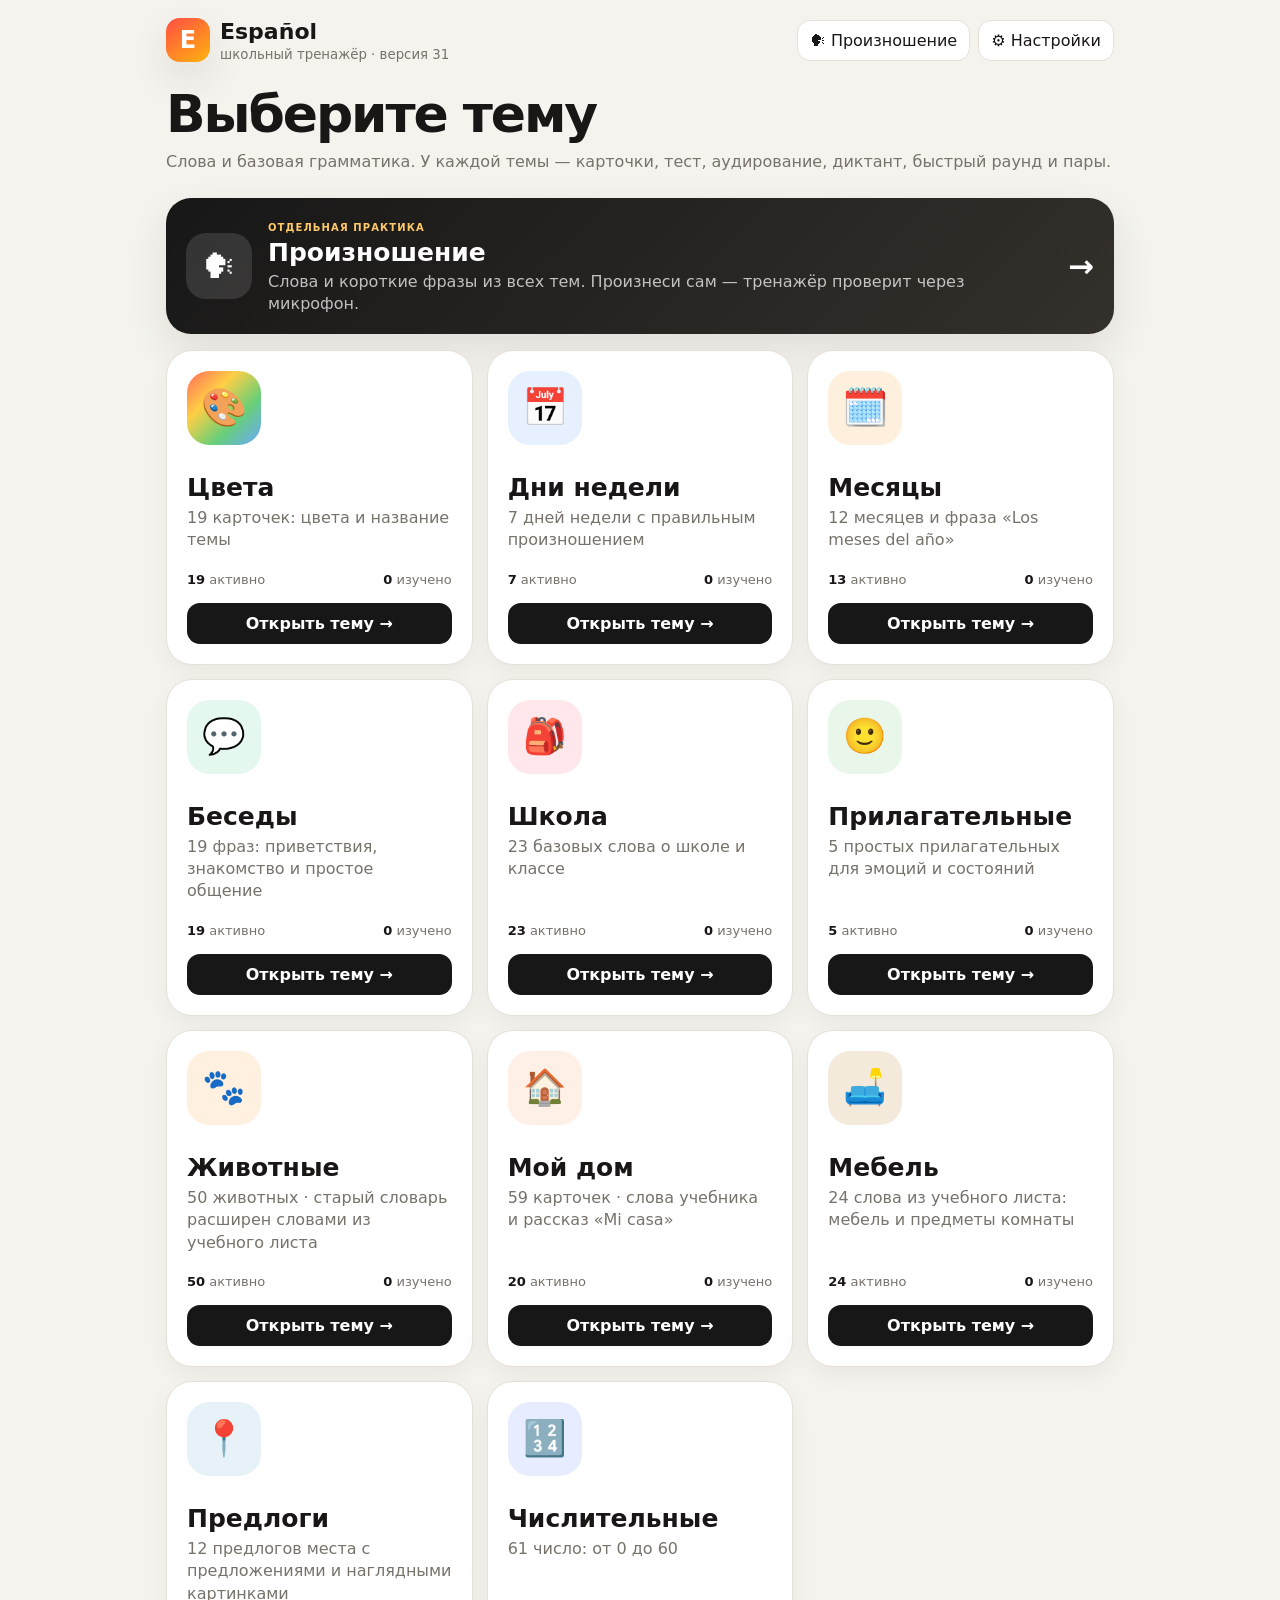
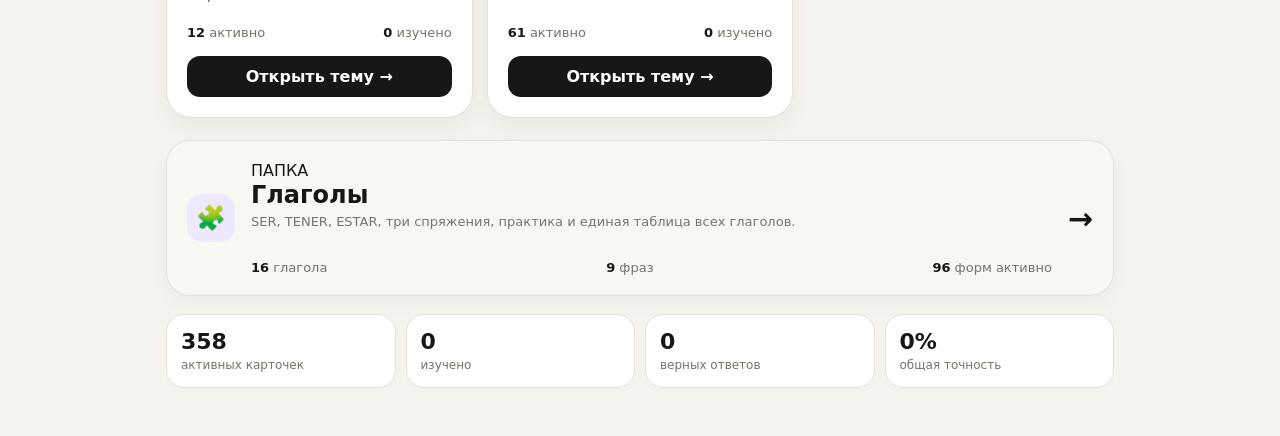
==== index.html @ 51bdb715 "мой дом 3" ====
<!doctype html><html lang="ru"><head><meta charset="utf-8"><meta name="viewport" content="width=device-width,initial-scale=1,viewport-fit=cover"><title>Español — тренажёр</title><link rel="stylesheet" href="styles-v31.css"><link rel="manifest" href="manifest.webmanifest"><meta name="theme-color" content="#f5f3ee"><meta name="mobile-web-app-capable" content="yes"><meta name="apple-mobile-web-app-capable" content="yes"><meta name="apple-mobile-web-app-title" content="Espanol"><link rel="apple-touch-icon" href="icon-192.png"><link rel="icon" href="icon-192.png"><script>if("serviceWorker" in navigator&&(location.protocol==="https:"||location.hostname==="localhost"))addEventListener("load",function(){navigator.serviceWorker.register("sw.js").catch(function(){})});</script></head><body>
<div class="shell">
  <header class="appbar"><div class="appbar-left"><div class="logo">E</div><div class="appbar-title"><h1>Español</h1><small>школьный тренажёр · версия 31</small></div></div><div class="appbar-actions"><a class="iconbtn" href="pronunciation.html">🗣 Произношение</a><a class="iconbtn" href="settings.html">⚙ Настройки</a></div></header>
  <h1 class="page-title">Выберите тему</h1><p class="page-sub">Слова и базовая грамматика. У каждой темы — карточки, тест, аудирование, диктант, быстрый раунд и пары.</p>
  <a class="pronunciation-home" href="pronunciation.html"><div class="pronunciation-home-icon">🗣</div><div><span class="eyebrow">ОТДЕЛЬНАЯ ПРАКТИКА</span><h2>Произношение</h2><p>Слова и короткие фразы из всех тем. Произнеси сам — тренажёр проверит через микрофон.</p></div><div class="pronunciation-arrow">→</div></a>
  <section class="topic-grid" id="topics"></section>
  <section class="quick-stats" id="overall"></section>
</div><div id="toast" class="toast"></div>
<script src="data-v31.js"></script><script src="common-v31.js"></script><script>
const icons={colors:'colors-icon',weekdays:'days-icon',months:'months-icon',conversations:'conversations-icon',school:'school-icon',adjectives:'adjectives-icon',numerals:'numerals-icon',animals:'animals-icon',furniture:'furniture-icon',prepositions:'prepositions-icon',my_home:'home-icon'};
const box=document.querySelector('#topics');
function safeActive(t){return t&&STATE.settings.active[t.id]?activeWords(t):[]}
function topicCard(t){
  const ss=statsSummary(t),act=safeActive(t).length;
  return `<a class="topic-card" href="trainer.html?topic=${t.id}"><div class="topic-icon ${icons[t.id]||''}">${t.icon}</div><h2>${t.title}</h2><p>${t.description}</p><div class="topic-meta"><span><b>${act}</b> активно</span><span><b>${ss.learned}</b> изучено</span></div><div class="topic-cta">Открыть тему →</div></a>`;
}
const regularTopics=Object.values(TOPICS).filter(t=>t.kind!=='verb'&&t.id!=='verb_practice');
const verbTopics=Object.values(TOPICS).filter(t=>t.kind==='verb');
const verbForms=verbTopics.reduce((sum,t)=>sum+safeActive(t).length,0);
const practice=TOPICS.verb_practice||null;
const practiceCount=practice?safeActive(practice).length:0;
box.innerHTML=`<div class="topic-section-grid">${regularTopics.map(topicCard).join('')}</div>
<a class="topic-folder-card" href="verbs.html"><div class="topic-folder-icon">🧩</div><div class="topic-folder-copy"><span class="eyebrow">ПАПКА</span><h2>Глаголы</h2><p>SER, TENER, ESTAR, три спряжения, практика и единая таблица всех глаголов.</p><div class="topic-meta"><span><b>${verbTopics.length}</b> глагола</span><span><b>${practiceCount}</b> фраз</span><span><b>${verbForms}</b> форм активно</span></div></div><div class="topic-folder-arrow">→</div></a>`;
let totalCorrect=0,total=0,learned=0,active=0;Object.values(TOPICS).forEach(t=>{const s=stat(t);totalCorrect+=s.correct;total+=s.total;learned+=statsSummary(t).learned;active+=safeActive(t).length});
document.querySelector('#overall').innerHTML=`<div class="stat"><b>${active}</b><span>активных карточек</span></div><div class="stat"><b>${learned}</b><span>изучено</span></div><div class="stat"><b>${totalCorrect}</b><span>верных ответов</span></div><div class="stat"><b>${total?Math.round(totalCorrect/total*100):0}%</b><span>общая точность</span></div>`;
</script></body></html>
---- styles-v31.css ----
:root{
  --bg:#f5f3ee; --panel:#fff; --text:#181716; --muted:#77726a; --line:#e6e0d8;
  --accent:#ff5b38; --accent2:#ffad13; --ok:#168b55; --bad:#cf3e37;
  --shadow:0 16px 38px rgba(47,38,25,.10);
}
*{box-sizing:border-box}
html,body{margin:0;min-height:100%;background:var(--bg);color:var(--text);font-family:Inter,ui-sans-serif,system-ui,-apple-system,BlinkMacSystemFont,"Segoe UI",sans-serif}
button,input,select{font:inherit}button{cursor:pointer}.hidden{display:none!important}
.shell{max-width:980px;margin:0 auto;padding:18px 16px 48px}
.appbar{display:flex;align-items:center;justify-content:space-between;gap:12px;margin-bottom:22px}
.appbar-left{display:flex;align-items:center;gap:10px;min-width:0}.appbar-title{min-width:0}.appbar h1{font-size:22px;margin:0;white-space:nowrap;overflow:hidden;text-overflow:ellipsis}.appbar small{display:block;color:var(--muted);margin-top:3px}
.logo{width:44px;height:44px;border-radius:14px;background:linear-gradient(145deg,#ff4d45,#ffb30d);display:grid;place-items:center;color:#fff;font-weight:900;font-size:24px;box-shadow:var(--shadow)}
.iconbtn,.ghostbtn{border:1px solid var(--line);background:var(--panel);border-radius:13px;padding:10px 12px;color:var(--text);text-decoration:none;display:inline-flex;align-items:center;justify-content:center;gap:7px}.iconbtn:hover,.ghostbtn:hover{transform:translateY(-1px)}
.back{font-weight:800}.page-title{margin:8px 0 6px;font-size:clamp(30px,7vw,52px);letter-spacing:-.04em}.page-sub{color:var(--muted);margin:0 0 24px;line-height:1.5}
.topic-grid{display:grid;grid-template-columns:repeat(2,1fr);gap:14px}.topic-card{display:flex;flex-direction:column;min-height:260px;padding:20px;border-radius:26px;background:var(--panel);border:1px solid var(--line);box-shadow:0 8px 22px rgba(0,0,0,.05);text-decoration:none;color:inherit;transition:.18s}.topic-card:hover{transform:translateY(-4px);box-shadow:var(--shadow)}
.topic-icon{width:74px;height:74px;border-radius:22px;display:grid;place-items:center;font-size:37px;margin-bottom:28px}.topic-card h2{font-size:25px;margin:0 0 5px}.topic-card p{color:var(--muted);margin:0;line-height:1.4}.topic-meta{margin-top:auto;padding-top:20px;font-size:13px;color:var(--muted);display:flex;justify-content:space-between}.topic-meta b{color:var(--text)}
.colors-icon{background:linear-gradient(135deg,#ff6b5b,#ffcf45,#68cf78,#6aa8ff)}.days-icon{background:#e7f0ff}.months-icon{background:#fff0dd}.ser-icon{background:#eee9ff}.conversations-icon{background:#e4f8f0}.school-icon{background:#ffe7ec}.adjectives-icon{background:#e9f7eb}.numerals-icon{background:#e7ecff}.tener-icon{background:#e3f5ef}.animals-icon{background:#fff0df}
.quick-stats{display:grid;grid-template-columns:repeat(4,1fr);gap:10px;margin-top:18px}.stat{background:var(--panel);border:1px solid var(--line);border-radius:18px;padding:14px}.stat b{font-size:22px;display:block}.stat span{font-size:12px;color:var(--muted)}

.topic-switcher{display:flex;align-items:center;justify-content:space-between;gap:14px;background:var(--panel);border:1px solid var(--line);border-radius:20px;padding:12px 14px;margin:-5px 0 14px;box-shadow:0 5px 16px rgba(0,0,0,.04)}
.topic-switcher-label{display:flex;flex-direction:column;gap:2px;flex:0 0 auto}.topic-switcher-label b{font-size:14px}.topic-switcher-label span{font-size:11px;color:var(--muted)}
.topic-switch-buttons{display:flex;gap:7px;overflow:auto;scrollbar-width:none}.topic-switch-buttons::-webkit-scrollbar{display:none}
.topic-switch{white-space:nowrap;text-decoration:none;color:var(--text);border:1px solid var(--line);background:#f8f6f2;border-radius:13px;padding:10px 12px;font-weight:800;transition:.15s}
.topic-switch:hover{transform:translateY(-1px);background:#fff}.topic-switch.active{background:#171717;color:#fff;border-color:#171717;box-shadow:0 6px 14px rgba(0,0,0,.14)}
.topic-cta{margin-top:16px;background:#171717;color:#fff;border-radius:13px;padding:11px 13px;font-weight:850;text-align:center}

.modebar{display:flex;gap:8px;overflow:auto;padding:2px 0 12px;scrollbar-width:none}.modebar::-webkit-scrollbar{display:none}.mode-tab{flex:0 0 auto;border:1px solid var(--line);background:var(--panel);border-radius:14px;padding:10px 13px;font-weight:800}.mode-tab.active{background:#171717;color:#fff;border-color:#171717}
.workspace{background:var(--panel);border:1px solid var(--line);border-radius:28px;box-shadow:var(--shadow);padding:18px;min-height:560px}.workspace-head{display:flex;justify-content:space-between;align-items:flex-start;gap:12px;margin-bottom:14px}.workspace-head h2{margin:0;font-size:23px}.subtle{color:var(--muted);font-size:13px}.progress{height:8px;background:#efebe5;border-radius:99px;overflow:hidden;margin-bottom:16px}.progress>div{height:100%;background:linear-gradient(90deg,var(--accent),var(--accent2));width:0;transition:.25s}
.study-layout{display:grid;grid-template-columns:minmax(0,1fr) 270px;gap:16px}.flashcard{border:1px solid var(--line);border-radius:25px;overflow:hidden;min-height:410px;display:flex;flex-direction:column}.visual{flex:1;min-height:270px;display:grid;place-items:center;position:relative;background:#f4f0e9}.visual-emoji{font-size:90px;filter:drop-shadow(0 8px 12px rgba(0,0,0,.08))}.visual-big{font-size:clamp(58px,12vw,110px);font-weight:900;letter-spacing:-.07em;color:#27231e}.visual-word{font-size:clamp(34px,7vw,72px);letter-spacing:-.045em;text-align:center;padding:24px;overflow-wrap:anywhere}.badge{position:absolute;top:14px;left:14px;background:rgba(255,255,255,.86);padding:7px 10px;border-radius:11px;font-weight:800;font-size:12px}.card-copy{padding:20px;display:flex;justify-content:space-between;align-items:flex-end;gap:12px}.es{font-size:clamp(38px,8vw,65px);font-weight:950;letter-spacing:-.05em;line-height:.95}.ru{font-size:18px;color:var(--muted);margin-top:8px}.speak{width:62px;height:62px;border:0;border-radius:20px;background:#171717;color:#fff;font-size:26px}.controls{display:grid;grid-template-columns:1fr 1fr;gap:9px;margin-top:10px}.btn{border:0;border-radius:15px;padding:13px 14px;font-weight:850}.btn.primary{background:#171717;color:#fff}.btn.good{background:#e7f6ed;color:#0a7546}.btn.soft{background:#f1eee8;color:#302d29}.btn.warn{background:#fff0e8;color:#b94325}
.side{border:1px solid var(--line);background:#fbfaf7;border-radius:22px;padding:15px}.side h3{margin:0 0 10px;font-size:16px}.side label{display:block;font-size:12px;color:var(--muted);margin:12px 0 6px}.side select,.side input[type=range]{width:100%}.side select{padding:10px;border:1px solid var(--line);border-radius:11px;background:white}.check{display:flex!important;align-items:center;gap:8px;color:var(--text)!important;font-size:13px!important}
.quiz{max-width:700px;margin:0 auto}.prompt{text-align:center;margin:12px 0 22px}.prompt-visual{width:min(280px,78vw);height:210px;border-radius:25px;display:grid;place-items:center;margin:0 auto 15px;border:1px solid var(--line);background:#f3efe7;box-shadow:0 7px 20px rgba(0,0,0,.06)}.prompt-visual strong{font-size:clamp(44px,11vw,82px);letter-spacing:-.05em}.prompt-word{font-size:clamp(40px,9vw,72px);font-weight:950;letter-spacing:-.05em}.options{display:grid;grid-template-columns:1fr 1fr;gap:10px}.option{border:1px solid var(--line);border-radius:16px;background:#fff;padding:16px 14px;font-weight:800;text-align:left}.option.correct{background:#e7f6ed;border-color:#74c99c;color:#086b40}.option.wrong{background:#fdebea;border-color:#e89b96;color:#a52e28}.option:disabled{cursor:default}.feedback{min-height:31px;text-align:center;margin-top:13px;font-weight:800}.feedback.ok{color:var(--ok)}.feedback.bad{color:var(--bad)}
.audio-wrap,.dict-wrap,.empty{text-align:center;max-width:640px;margin:30px auto}.audio-big{width:104px;height:104px;border:0;border-radius:32px;background:#171717;color:white;font-size:42px;box-shadow:var(--shadow)}.dict-input{width:100%;padding:16px;border-radius:16px;border:2px solid var(--line);font-size:24px;text-align:center;outline:none}.dict-input:focus{border-color:#ff9b83}.choice-grid{display:grid;grid-template-columns:repeat(2,1fr);gap:10px;margin-top:20px}.choice{border:1px solid var(--line);background:#fff;border-radius:16px;padding:18px;font-weight:800}.color-choice{aspect-ratio:1.25;border:4px solid white;border-radius:20px;box-shadow:0 5px 15px rgba(0,0,0,.12);outline:1px solid rgba(0,0,0,.08)}.choice.wrong{background:#fdebea;border-color:#e89b96;color:#a52e28;animation:wrongShake .28s ease}.choice.correct{background:#e7f6ed;border-color:#74c99c;color:#086b40}.color-choice.wrong{outline:4px solid #d83b35;animation:wrongShake .28s ease}.color-choice.correct{outline:4px solid #168a53}@keyframes wrongShake{0%,100%{transform:translateX(0)}25%{transform:translateX(-5px)}75%{transform:translateX(5px)}}
.speed-head{text-align:center;margin-bottom:14px}.speed-head b{font-size:45px}.match-grid{display:grid;grid-template-columns:repeat(4,1fr);gap:9px}.match-card{min-height:92px;border:1px solid var(--line);border-radius:16px;background:#fff;padding:8px;font-weight:850;display:grid;place-items:center;text-align:center}.match-card.selected{outline:4px solid #ffb69f}.match-card.matched{pointer-events:none}
.settings-card{background:var(--panel);border:1px solid var(--line);border-radius:24px;padding:18px;margin-bottom:14px;box-shadow:0 7px 20px rgba(0,0,0,.04)}.settings-card h2{margin:0 0 5px}.settings-card p{margin:0 0 15px;color:var(--muted)}.settings-actions{display:flex;gap:8px;flex-wrap:wrap;margin:10px 0 15px}.dict-list{display:grid;grid-template-columns:1fr 1fr;gap:8px}.word-row{display:grid;grid-template-columns:auto auto 1fr auto;align-items:center;gap:10px;border:1px solid var(--line);border-radius:14px;padding:10px;background:#fff}.word-row.off{opacity:.48}.dot{width:25px;height:25px;border-radius:8px;border:1px solid rgba(0,0,0,.08)}.word-main b{display:block}.word-main span{font-size:12px;color:var(--muted)}.switch{position:relative;width:42px;height:24px}.switch input{opacity:0;width:0;height:0}.slider{position:absolute;inset:0;background:#c9c5be;border-radius:99px;transition:.2s}.slider:before{content:"";position:absolute;width:18px;height:18px;left:3px;top:3px;background:#fff;border-radius:50%;transition:.2s}.switch input:checked+.slider{background:#171717}.switch input:checked+.slider:before{transform:translateX(18px)}
.toast{position:fixed;left:50%;bottom:22px;transform:translate(-50%,18px);opacity:0;background:#171717;color:#fff;padding:11px 15px;border-radius:13px;transition:.2s;pointer-events:none;z-index:20}.toast.show{opacity:1;transform:translate(-50%,0)}
@media(max-width:780px){.topic-switcher{display:block}.topic-switcher-label{margin-bottom:9px}.topic-switch-buttons{width:100%}.topic-switch{flex:1 0 auto;text-align:center}.topic-grid{grid-template-columns:1fr}.topic-card{min-height:190px}.topic-icon{margin-bottom:18px}.study-layout{grid-template-columns:1fr}.side{order:-1}.quick-stats{grid-template-columns:1fr 1fr}.dict-list{grid-template-columns:1fr}.match-grid{grid-template-columns:repeat(3,1fr)}}
@media(max-width:520px){.shell{padding:12px 10px 36px}.appbar{margin-bottom:15px}.appbar small{display:none}.page-title{font-size:35px}.workspace{padding:13px;border-radius:22px;min-height:500px}.options,.choice-grid{grid-template-columns:1fr}.match-grid{grid-template-columns:repeat(3,1fr)}.mode-tab{padding:9px 11px}.visual{min-height:240px}.card-copy{padding:16px}.settings-card{padding:13px}}


/* SER grammar topic */
.grammar-visual{background:linear-gradient(145deg,#f3efff,#faf8ff)}
.grammar-pair{display:flex;align-items:center;justify-content:center;gap:18px;flex-wrap:wrap;padding:32px;text-align:center}
.grammar-pair span{font-size:clamp(30px,7vw,58px);font-weight:850;letter-spacing:-.04em}
.grammar-pair i{font-size:32px;color:#9187a8;font-style:normal}
.grammar-pair strong{font-size:clamp(46px,10vw,82px);font-weight:950;color:#684cc4;letter-spacing:-.05em}
.ser-main{font-size:clamp(30px,6.3vw,54px);line-height:1.02}
.ser-form{color:#684cc4}
.examples{border-top:1px solid var(--line);background:#fbf9ff;padding:16px 20px 18px}
.examples-title{font-size:11px;font-weight:900;text-transform:uppercase;letter-spacing:.08em;color:#8b829b;margin-bottom:8px}
.example{display:grid;grid-template-columns:1fr 1fr;gap:10px;padding:8px 0;border-top:1px dashed #e4deef}
.example:first-of-type{border-top:0}.example b{font-size:15px}.example span{font-size:14px;color:var(--muted)}
.grammar-prompt{background:linear-gradient(145deg,#f3efff,#faf8ff);height:auto;min-height:190px;padding:22px;display:flex;flex-direction:column;justify-content:center}
.grammar-pronoun{font-size:clamp(32px,8vw,58px);font-weight:950;letter-spacing:-.045em;line-height:1.02}
.grammar-ru{font-size:16px;color:var(--muted);margin-top:10px}
.grammar-option{text-align:center;font-size:clamp(24px,5vw,34px);color:#5f43bd}
.ser-choice{display:flex;flex-direction:column;gap:5px;text-align:center}.ser-choice b{font-size:17px}.ser-choice span{font-size:25px;color:#684cc4;font-weight:950}
.grammar-match{font-size:16px}.grammar-match:nth-child(n){overflow-wrap:anywhere}
.ser-rule{margin-top:18px;padding:13px;border-radius:14px;background:#f0ecfb;display:flex;flex-direction:column;gap:5px}.ser-rule b{font-size:14px}.ser-rule span{font-size:12px;line-height:1.45;color:#625a70}
.grammar-chip{min-width:74px;max-width:105px;padding:6px 7px;border-radius:9px;background:#f0ecfb;color:#5f43bd;font-size:10px;font-weight:850;text-align:center;line-height:1.15}
.text-dot{display:grid;place-items:center;background:#f0ede7;font-size:9px;font-weight:900;overflow:hidden}
@media(max-width:520px){.example{grid-template-columns:1fr;gap:3px}.grammar-pair{gap:10px;padding:22px 12px}.grammar-chip{min-width:58px;max-width:78px;font-size:9px}.word-row{gap:7px}}

/* v7 interaction feedback */
.example{grid-template-columns:1fr auto;align-items:center;gap:10px}
.example-copy{display:grid;grid-template-columns:1fr 1fr;gap:10px;align-items:center}
.example-speak{width:38px;height:38px;border:1px solid var(--line);border-radius:12px;background:#fff;display:grid;place-items:center;font-size:17px;box-shadow:0 3px 10px rgba(0,0,0,.04)}
.example-speak:hover{transform:translateY(-1px)}
.test-examples{margin-top:16px;border:1px solid #e4deef;border-radius:18px;overflow:hidden;text-align:left}
.wrong-input{border-color:#d83b35!important;background:#fff2f1;animation:wrongShake .28s ease}
.match-card.matched{opacity:1;pointer-events:none;outline:4px solid #168a53;border-color:#168a53;background:#edf9f2;color:#086b40;box-shadow:0 0 0 2px rgba(22,138,83,.08)}
.match-card.pair-wrong{outline:4px solid #d83b35;border-color:#d83b35;background:#fff0ef;animation:wrongShake .28s ease}
.match-color{display:block;width:100%;height:100%;min-height:72px;border-radius:11px;border:1px solid rgba(0,0,0,.08)}
.color-match-card{padding:7px;background:#fff}
.color-match-card.matched .match-color{box-shadow:inset 0 0 0 2px rgba(255,255,255,.8)}
.match-actions{text-align:center;margin-top:14px}
@media(max-width:520px){.example-copy{grid-template-columns:1fr;gap:3px}.example{grid-template-columns:1fr auto}.example-speak{width:42px;height:42px}}
.test-next{text-align:center;margin-top:12px}


/* v8: top/right navigation and pronunciation practice */
.appbar-actions{display:flex;gap:8px;align-items:center;flex-wrap:wrap;justify-content:flex-end}
.workspace-head-right{display:flex;align-items:flex-end;gap:10px;flex-direction:column;min-width:max-content}
.workspace-actions{display:flex;gap:7px;align-items:center;justify-content:flex-end;flex-wrap:wrap}
.head-nav{border:1px solid var(--line);border-radius:13px;padding:10px 13px;font-weight:850;background:#f5f2ec;color:var(--text)}
.head-nav.primary{background:#171717;color:#fff;border-color:#171717}.head-nav.secondary{background:#f3f0ea}
.pronunciation-home{margin:0 0 16px;display:grid;grid-template-columns:auto 1fr auto;gap:16px;align-items:center;text-decoration:none;color:inherit;background:linear-gradient(135deg,#171717,#34302b);color:#fff;border-radius:25px;padding:18px 20px;box-shadow:var(--shadow)}
.pronunciation-home-icon{width:66px;height:66px;border-radius:20px;background:rgba(255,255,255,.12);display:grid;place-items:center;font-size:34px}.pronunciation-home h2{margin:3px 0 4px;font-size:25px}.pronunciation-home p{margin:0;color:rgba(255,255,255,.72);line-height:1.4}.pronunciation-home .eyebrow{font-size:10px;font-weight:900;letter-spacing:.11em;color:#ffc969}.pronunciation-arrow{font-size:31px;font-weight:900}
.pronunciation-workspace{min-height:600px}.pronounce-card{max-width:760px;margin:28px auto 0;text-align:center;border:1px solid var(--line);border-radius:27px;padding:30px 26px;background:linear-gradient(180deg,#fff,#fbfaf7);box-shadow:0 7px 20px rgba(0,0,0,.045)}
.pronounce-meta{display:flex;justify-content:center;gap:8px;align-items:center;margin-bottom:26px}.pronounce-meta span,.pronounce-meta b{font-size:11px;padding:7px 10px;border-radius:99px;background:#f1eee8}.pronounce-meta b{text-transform:uppercase;letter-spacing:.06em;color:#6f675e}
.pronounce-target{font-size:clamp(36px,7.5vw,68px);line-height:1.08;font-weight:950;letter-spacing:-.045em;overflow-wrap:anywhere}.pronounce-translation{font-size:14px;color:var(--muted);margin-top:12px;min-height:20px}
.pronounce-actions{display:grid;grid-template-columns:1fr 1fr;gap:12px;max-width:520px;margin:30px auto 0}.pronounce-listen,.pronounce-mic{border:0;border-radius:19px;padding:16px;font-weight:900;font-size:17px}.pronounce-listen{background:#f0ede7;color:#282522}.pronounce-mic{background:#171717;color:#fff}.pronounce-mic.recording{background:#c73d36;box-shadow:0 0 0 7px rgba(199,61,54,.13);animation:micPulse 1s ease-in-out infinite}.pronounce-mic.disabled{opacity:.4;cursor:not-allowed}
.speech-status{margin:22px auto 0;font-size:14px;font-weight:800;min-height:22px}.speech-status.listening{color:#9c4e00}.speech-status.ok{color:var(--ok)}.speech-status.bad{color:var(--bad)}.recognized{font-size:12px;color:var(--muted);margin-top:6px;min-height:18px}
@keyframes micPulse{50%{transform:scale(1.025)}}
@media(max-width:620px){.appbar-actions{gap:5px}.appbar-actions .iconbtn{font-size:12px;padding:9px}.workspace-head{align-items:stretch}.workspace-head-right{align-items:flex-end}.workspace-actions{width:100%}.head-nav{min-height:44px}.pronunciation-home{grid-template-columns:auto 1fr;padding:15px}.pronunciation-arrow{display:none}.pronunciation-home-icon{width:56px;height:56px}.pronounce-card{margin-top:16px;padding:24px 14px}.pronounce-actions{grid-template-columns:1fr}.pronounce-listen,.pronounce-mic{min-height:54px}}

/* v9: pronunciation practice filters */
.pron-settings{margin:16px 0 22px;border:1px solid var(--line);border-radius:24px;background:#fbfaf7;padding:18px;box-shadow:0 8px 25px rgba(0,0,0,.045)}
.pron-settings.hidden{display:none}.pron-settings-head{display:flex;justify-content:space-between;gap:16px;align-items:flex-start;margin-bottom:16px}.pron-settings-head h3{margin:0 0 4px;font-size:21px}.pron-settings-head p{margin:0;color:var(--muted);font-size:13px}.settings-close{border:0;background:#eeeae3;width:36px;height:36px;border-radius:12px;font-size:24px;line-height:1;color:#554f48}
.pron-settings-grid{display:grid;grid-template-columns:1fr 1.05fr;gap:16px}.pron-setting-group{border:1px solid var(--line);border-radius:18px;background:white;padding:14px}.pron-group-title{display:flex;align-items:center;justify-content:space-between;gap:10px;margin-bottom:11px}.mini-actions{display:flex;gap:6px}.mini-actions button{border:1px solid var(--line);background:#f6f3ed;border-radius:10px;padding:7px 9px;font-size:11px;font-weight:800}
.pron-topic-options{display:grid;grid-template-columns:1fr 1fr;gap:8px}.pron-topic-check{display:grid;grid-template-columns:auto auto 1fr;align-items:center;gap:8px;border:1px solid var(--line);border-radius:14px;padding:10px;cursor:pointer}.pron-topic-check:has(input:checked){border-color:#9d8af0;background:#f7f4ff}.pron-topic-check input{width:18px;height:18px}.pron-topic-icon{font-size:22px}.pron-topic-check b{display:block;font-size:13px}.pron-topic-check small{display:block;font-size:10px;color:var(--muted);margin-top:2px}
.pron-content-options{display:grid;gap:8px}.pron-radio{display:grid;grid-template-columns:auto 1fr;gap:10px;align-items:flex-start;border:1px solid var(--line);border-radius:14px;padding:11px;cursor:pointer}.pron-radio:has(input:checked){border-color:#ff9d88;background:#fff6f2}.pron-radio input{width:18px;height:18px;margin-top:1px}.pron-radio b{display:block;font-size:13px}.pron-radio small{display:block;color:var(--muted);font-size:11px;line-height:1.35;margin-top:3px}
.pron-settings-summary{display:flex;align-items:center;justify-content:space-between;gap:12px;margin-top:14px;padding-top:14px;border-top:1px solid var(--line)}.pron-settings-summary span{font-size:12px;color:var(--muted);font-weight:700}
@media(max-width:760px){.pron-settings-grid{grid-template-columns:1fr}.pron-topic-options{grid-template-columns:1fr 1fr}.pron-settings-summary{align-items:stretch;flex-direction:column}.pron-settings-summary .head-nav{width:100%}}
@media(max-width:430px){.pron-topic-options{grid-template-columns:1fr}.pron-settings{padding:13px}.pron-setting-group{padding:11px}.mini-actions button{padding:6px 7px}}


/* v9.1: conversations + school */
.pron-hint{display:block;margin-top:9px;font-size:15px;font-weight:750;letter-spacing:0;color:var(--muted);line-height:1.2}
.conversation-main{font-size:clamp(27px,5.8vw,50px);line-height:1.04;overflow-wrap:anywhere}
.topic-card .conversations-icon,.topic-card .school-icon,.topic-card .adjectives-icon,.topic-card .numerals-icon,.topic-card .animals-icon{font-size:35px}
@media(max-width:520px){
  .conversation-main{font-size:clamp(25px,8vw,40px)}
}


/* v9.2: voice controls in card footer + integrated pronunciation checking */
.study-single{max-width:780px;margin:0 auto}
.quiz-card-shell{max-width:820px;margin:0 auto}
.voice-footer{border-top:1px solid var(--line);margin-top:18px;padding:15px 16px 14px;background:#faf8f4;border-radius:0 0 22px 22px}
.flashcard>.voice-footer{margin-top:0;border-radius:0;background:#faf8f4}
.voice-footer-title{display:flex;justify-content:space-between;align-items:baseline;gap:12px;margin-bottom:12px}.voice-footer-title b{font-size:13px}.voice-footer-title span{font-size:11px;color:var(--muted);text-align:right}
.voice-settings-row{display:grid;grid-template-columns:minmax(180px,1.25fr) minmax(180px,1fr) auto;gap:12px;align-items:end}.voice-field{display:flex;flex-direction:column;gap:6px;font-size:11px;color:var(--muted);font-weight:750}.voice-field select{width:100%;min-width:0;padding:9px 10px;border:1px solid var(--line);border-radius:11px;background:#fff;color:var(--text)}.voice-field input[type=range]{width:100%}.voice-auto{display:flex;align-items:center;gap:7px;font-size:12px;color:var(--text);padding-bottom:8px;white-space:nowrap}
.pron-check-row{display:flex;gap:8px;margin-top:13px}.pron-check-listen,.pron-check-mic{border:1px solid var(--line);border-radius:13px;padding:11px 13px;font-weight:850;background:#fff;color:var(--text)}.pron-check-mic{background:#171717;color:#fff;border-color:#171717}.pron-check-listen:disabled,.pron-check-mic:disabled{opacity:.38;cursor:not-allowed}.pron-check-mic.recording{background:#c73d36;border-color:#c73d36;box-shadow:0 0 0 6px rgba(199,61,54,.12);animation:micPulse 1s ease-in-out infinite}
.pron-check-status{min-height:18px;margin-top:10px;font-size:12px;font-weight:750;color:var(--muted)}.pron-check-status.listening{color:#9c4e00}.pron-check-status.ok{color:var(--ok)}.pron-check-status.bad{color:var(--bad)}.pron-check-recognized{min-height:16px;margin-top:3px;font-size:11px;color:var(--muted)}
.audio-wrap>.voice-footer,.dict-wrap>.voice-footer{margin-left:-0px;margin-right:-0px}
@media(max-width:780px){.voice-settings-row{grid-template-columns:1fr 1fr}.voice-auto{grid-column:1/-1}.study-layout{display:block}.side{display:none}}
@media(max-width:560px){.voice-footer{padding:13px 12px}.voice-footer-title{display:block}.voice-footer-title span{display:block;text-align:left;margin-top:4px}.voice-settings-row{grid-template-columns:1fr}.voice-auto{grid-column:auto;padding:2px 0}.pron-check-row{display:grid;grid-template-columns:1fr 1fr}.pron-check-listen,.pron-check-mic{min-height:46px;padding:10px 8px;font-size:12px}}


/* School object illustrations */
.school-svg{width:1.15em;height:1.15em;display:inline-block;vertical-align:-.14em;overflow:visible}
.visual-big .school-svg,.prompt-visual .school-svg{width:min(150px,38vw);height:min(150px,38vw);vertical-align:middle}
.text-dot .school-svg{width:26px;height:26px;vertical-align:middle}


/* v17: folder "Глаголы" */
.topic-grid{display:block}
.topic-section-grid{display:grid;grid-template-columns:repeat(3,minmax(0,1fr));gap:14px}
.topic-folder{margin-top:22px;padding:18px;border:1px solid var(--line);border-radius:24px;background:#f9f7f2}
.topic-folder-head{display:flex;align-items:center;gap:12px;margin-bottom:14px}
.topic-folder-head h2{margin:1px 0 3px;font-size:22px}
.topic-folder-head p{margin:0;color:var(--muted);font-size:13px}
.topic-folder-icon{width:48px;height:48px;border-radius:15px;background:#eee9ff;display:grid;place-items:center;font-size:24px;flex:0 0 auto}
.verb-grid{display:grid;grid-template-columns:repeat(2,minmax(0,1fr));gap:14px}
.topic-switch-group-label{align-self:center;padding:7px 8px;font-size:10px;font-weight:900;letter-spacing:.08em;text-transform:uppercase;color:var(--muted)}
@media(max-width:850px){.topic-section-grid{grid-template-columns:repeat(2,minmax(0,1fr))}}
@media(max-width:560px){.topic-section-grid,.verb-grid{grid-template-columns:1fr}.topic-folder{padding:14px;border-radius:20px}}


/* v19: hierarchical verb folder */
.estar-icon{background:#e7f2ff}.verb-practice-icon{background:#fff0e8}
.topic-grid{display:block}
.topic-section-grid{display:grid;grid-template-columns:repeat(3,minmax(0,1fr));gap:14px}
.topic-folder-card{margin-top:22px;display:grid;grid-template-columns:auto 1fr auto;align-items:center;gap:16px;text-decoration:none;color:inherit;border:1px solid var(--line);border-radius:24px;background:#f9f7f2;padding:20px;box-shadow:0 7px 20px rgba(0,0,0,.035);transition:.18s}
.topic-folder-card:hover{transform:translateY(-2px);box-shadow:var(--shadow)}
.topic-folder-copy h2{margin:1px 0 5px;font-size:24px}.topic-folder-copy p{margin:0 0 11px;color:var(--muted);font-size:13px}.topic-folder-arrow{font-size:30px;font-weight:700}
.verb-folder-grid{display:grid;grid-template-columns:repeat(3,minmax(0,1fr));gap:14px;margin-bottom:18px}
.nested-folder{border:1px solid var(--line);border-radius:24px;background:#f9f7f2;overflow:hidden;margin-top:18px}
.nested-folder>summary{list-style:none;cursor:pointer;display:grid;grid-template-columns:auto 1fr auto;align-items:center;gap:12px;padding:17px 18px}.nested-folder>summary::-webkit-details-marker{display:none}
.nested-folder>summary b{display:block;font-size:19px}.nested-folder>summary small{display:block;color:var(--muted);margin-top:3px}.nested-folder-icon{width:44px;height:44px;border-radius:14px;background:#fff0e8;display:grid;place-items:center;font-size:23px}.nested-folder-arrow{font-size:22px;transition:.2s}.nested-folder[open] .nested-folder-arrow{transform:rotate(180deg)}.nested-folder-content{padding:0 18px 18px}.nested-folder-content .topic-card{max-width:520px}
.folder-back-note{display:flex;align-items:center;gap:8px;color:var(--muted);font-size:12px;margin:-4px 0 14px}.folder-back-note a{color:inherit;font-weight:800}
@media(max-width:850px){.topic-section-grid,.verb-folder-grid{grid-template-columns:repeat(2,minmax(0,1fr))}}
@media(max-width:560px){.topic-section-grid,.verb-folder-grid{grid-template-columns:1fr}.topic-folder-card{grid-template-columns:auto 1fr;padding:15px}.topic-folder-arrow{display:none}.nested-folder>summary{padding:14px}.nested-folder-content{padding:0 14px 14px}}


/* v21: all-six-forms study mode for verbs */
.verb-overview{max-width:820px;margin:10px auto 0}
.verb-overview-top{display:flex;align-items:center;justify-content:space-between;gap:18px;padding:18px;border:1px solid var(--line);border-radius:22px;background:#fbfaf7;margin-bottom:12px}
.verb-overview-top h3{font-size:25px;margin:7px 0 5px}.verb-overview-top p{margin:0;color:var(--muted);line-height:1.45}
.verb-overview-badge{display:inline-flex;border:1px solid var(--line);background:#fff;border-radius:999px;padding:6px 10px;font-size:12px;font-weight:900;letter-spacing:.04em}
.verb-speak-all{flex:0 0 auto;border:0;border-radius:16px;background:#171717;color:#fff;padding:14px 17px;font-weight:900;display:inline-flex;align-items:center;gap:7px;min-height:50px}
.verb-form-grid{display:grid;grid-template-columns:repeat(3,minmax(0,1fr));gap:10px}
.verb-form-card{position:relative;min-width:0;border:1px solid var(--line);border-radius:20px;background:#fff;padding:16px;box-shadow:0 5px 15px rgba(0,0,0,.035)}
.verb-form-num{position:absolute;right:11px;top:10px;color:#aaa39a;font-size:11px;font-weight:900}.verb-form-pronoun{display:block;color:var(--muted);font-size:12px;font-weight:800;line-height:1.25;padding-right:22px;min-height:30px}
.verb-form-card strong{display:block;font-size:clamp(27px,4vw,38px);letter-spacing:-.04em;margin:8px 0 3px;overflow-wrap:anywhere}.verb-form-card small{color:var(--muted)}
.verb-audio-order{margin-top:12px;border-radius:16px;background:#f3efe8;padding:12px 14px;font-size:13px;line-height:1.5;overflow-wrap:anywhere}
@media(max-width:620px){
  .verb-overview{margin-top:4px}.verb-overview-top{align-items:stretch;flex-direction:column;padding:14px;border-radius:18px;gap:12px}.verb-overview-top h3{font-size:21px}.verb-speak-all{width:100%;justify-content:center}
  .verb-form-grid{grid-template-columns:repeat(2,minmax(0,1fr));gap:8px}.verb-form-card{padding:13px 11px;border-radius:16px}.verb-form-pronoun{font-size:10px;min-height:27px;padding-right:16px}.verb-form-card strong{font-size:26px}.verb-audio-order{font-size:12px}
  .modebar{margin-left:-2px;margin-right:-2px;padding-bottom:10px}.mode-tab{min-height:42px}
}
@media(max-width:360px){.verb-form-card strong{font-size:23px}.verb-form-card{padding:12px 9px}.verb-form-pronoun{font-size:9px}}


/* v22: first-conjugation subsection and highlighted endings */
.verb-section{margin-bottom:18px}.verb-section-head{margin:0 0 11px}.verb-section-head h2{margin:3px 0 0;font-size:21px}
.first-conj-folder .nested-folder-icon{background:#e9f2ff}.first-conj-note{margin:0 0 12px;padding:11px 13px;border-radius:14px;background:#fff;border:1px solid var(--line);font-size:13px;color:var(--muted)}
.first-conj-note b{color:var(--text)}.first-conj-note span{color:var(--accent);font-weight:950}.first-conj-grid{margin-bottom:0}
.verb-ending{color:var(--accent);font-weight:950}.ending-help{display:inline;font-weight:850;color:var(--accent)}
.ser-main .verb-ending,.grammar-pair .verb-ending,.verb-form-card .verb-ending{color:var(--accent)}
@media(max-width:620px){.first-conj-note{font-size:12px;line-height:1.55}.first-conj-grid{grid-template-columns:1fr}.verb-section-head h2{font-size:19px}}


/* v23: new vocabulary topics */
.furniture-icon{background:#f4eadc}.prepositions-icon{background:#e7f2f8}
.topic-card .furniture-icon,.topic-card .prepositions-icon{font-size:35px}

/* Preposition diagrams */
.prep-visual{background:linear-gradient(180deg,#f8fbfd,#eef4f6);display:grid;place-items:center}
.prep-svg{width:min(180px,85%);height:auto;display:block}
.prompt-visual.prep-visual .prep-svg{width:min(260px,88%)}

/* Numerals: sequential learning mode */
.number-overview{max-width:960px;margin:10px auto 0}
.number-overview-top{display:flex;align-items:center;justify-content:space-between;gap:18px;padding:18px;border:1px solid var(--line);border-radius:22px;background:#fbfaf7;margin-bottom:12px}
.number-overview-top h3{font-size:25px;margin:7px 0 5px}.number-overview-top p{margin:0;color:var(--muted);line-height:1.45}
.number-grid{display:grid;grid-template-columns:repeat(6,minmax(0,1fr));gap:8px}
.number-cell{border:1px solid var(--line);border-radius:15px;background:#fff;padding:11px 8px;text-align:center;min-width:0}
.number-cell b{display:block;font-size:21px}.number-cell span{display:block;margin-top:4px;color:var(--muted);font-weight:800;font-size:12px;overflow-wrap:anywhere}

/* Verbs directory */
.all-verbs-link{display:grid;grid-template-columns:auto 1fr auto;align-items:center;gap:12px;margin:14px 0 18px;padding:14px 16px;border:1px solid var(--line);border-radius:18px;background:#fff;text-decoration:none;color:inherit}
.all-verbs-link>span{font-size:25px}.all-verbs-link b{display:block}.all-verbs-link small{display:block;color:var(--muted);margin-top:3px}.all-verbs-link>strong{font-size:24px}
.second-conj-folder .nested-folder-icon{background:#eaf7ec}.third-conj-folder .nested-folder-icon{background:#fff0df}

.all-verbs-table{display:grid;gap:11px;margin-top:16px}
.all-verb-row{display:grid;grid-template-columns:minmax(180px,.85fr) minmax(0,2.3fr);gap:14px;border:1px solid var(--line);background:#fff;border-radius:20px;padding:14px}
.all-verb-left{padding:5px 7px}.all-verb-left h2{font-size:25px;margin:7px 0 2px;text-transform:lowercase}.all-verb-left p{margin:0 0 10px;color:var(--muted);font-weight:750}.all-verb-left a{font-size:12px;font-weight:850;color:var(--text)}
.all-verb-forms{display:grid;grid-template-columns:repeat(6,minmax(0,1fr));gap:7px}
.all-verb-form{min-width:0;border-radius:13px;background:#f7f4ef;padding:10px 7px;text-align:center;display:flex;flex-direction:column;justify-content:center}
.all-verb-form small{font-size:9px;color:var(--muted);line-height:1.15;min-height:22px}.all-verb-form b{font-size:clamp(15px,1.8vw,22px);overflow-wrap:anywhere}

/* v23 mobile */
@media(max-width:820px){
  .number-grid{grid-template-columns:repeat(4,minmax(0,1fr))}
  .all-verb-row{grid-template-columns:1fr}.all-verb-left{display:grid;grid-template-columns:auto 1fr auto;align-items:center;gap:8px}.all-verb-left .verb-overview-badge{grid-row:1/3}.all-verb-left h2{margin:0}.all-verb-left p{margin:0}.all-verb-left a{grid-column:1/-1}
  .all-verb-forms{grid-template-columns:repeat(3,minmax(0,1fr))}
}
@media(max-width:560px){
  .number-overview-top{align-items:stretch;flex-direction:column;padding:14px}.number-overview-top .verb-speak-all{width:100%;justify-content:center}
  .number-grid{grid-template-columns:repeat(3,minmax(0,1fr));gap:6px}.number-cell{padding:9px 5px}.number-cell b{font-size:18px}.number-cell span{font-size:10px}
  .all-verbs-link{grid-template-columns:auto 1fr;padding:12px}.all-verbs-link>strong{display:none}
  .all-verb-row{padding:11px;border-radius:17px}.all-verb-left{grid-template-columns:auto 1fr}.all-verb-left .verb-overview-badge{grid-row:auto}.all-verb-left h2{font-size:22px}.all-verb-left p{grid-column:1/-1}.all-verb-forms{grid-template-columns:repeat(2,minmax(0,1fr));gap:6px}.all-verb-form{padding:9px 5px}.all-verb-form b{font-size:20px}
  .prep-svg{width:min(165px,92%)}
}


/* v24: numerals — 0 separately, then strict rows of five */
.number-zero-row{display:flex;justify-content:flex-start;margin:0 0 10px}
.number-zero-row .number-cell{width:min(150px,100%)}
.number-five-rows{display:grid;gap:8px}
.number-five-row{display:grid;grid-template-columns:repeat(5,minmax(0,1fr));gap:8px}
.number-cell{position:relative;transition:transform .16s ease,box-shadow .16s ease,border-color .16s ease,background .16s ease}
.number-cell em{display:block;margin-top:5px;font-size:8px;line-height:1.1;font-style:normal;font-weight:900;text-transform:uppercase;letter-spacing:.04em;color:#a34b2d}
.number-cell.decade-number{background:#fff0e5;border-color:#e5a17f;box-shadow:inset 0 0 0 1px rgba(205,100,55,.08)}
.number-cell.decade-number b,.number-cell.decade-number span{color:#a84728}
.number-cell.is-speaking{z-index:2;transform:translateY(-2px) scale(1.035);background:#fff8cf;border-color:#d9ad28;box-shadow:0 0 0 3px rgba(226,183,54,.2),0 8px 22px rgba(75,58,18,.14)}
.number-cell.is-speaking b{color:#7b5a00}
.verb-speak-all.speaking{opacity:.88}
@media(max-width:560px){
  .number-five-row{grid-template-columns:repeat(5,minmax(0,1fr));gap:4px}
  .number-zero-row{margin-bottom:7px}
  .number-zero-row .number-cell{width:20%}
  .number-cell{padding:8px 3px;border-radius:12px}
  .number-cell b{font-size:17px}
  .number-cell span{font-size:9px;line-height:1.1;overflow-wrap:anywhere}
  .number-cell em{font-size:6px;letter-spacing:0}
}


/* v25: interactive numeral playback */
.number-cell{font:inherit;color:inherit;appearance:none;-webkit-appearance:none;width:100%;cursor:pointer}
.number-cell:hover{border-color:#b9a98e;box-shadow:0 4px 12px rgba(54,45,30,.08)}
.number-cell:focus-visible{outline:3px solid rgba(72,112,190,.28);outline-offset:2px}
.number-cell.is-speaking{cursor:pointer}
.verb-speak-all.speaking{cursor:pointer}

/* v25: conjugation colors on the unified verbs page */
.all-verb-row.conj-1{--conj-color:#e45b3e;--conj-soft:#fff0eb;border-left:5px solid var(--conj-color)}
.all-verb-row.conj-2{--conj-color:#3279c8;--conj-soft:#edf5ff;border-left:5px solid var(--conj-color)}
.all-verb-row.conj-3{--conj-color:#258767;--conj-soft:#eaf8f2;border-left:5px solid var(--conj-color)}
.all-verb-row.conj-1 .verb-overview-badge,
.all-verb-row.conj-2 .verb-overview-badge,
.all-verb-row.conj-3 .verb-overview-badge{color:var(--conj-color);border-color:color-mix(in srgb,var(--conj-color) 36%,#ddd);background:var(--conj-soft)}
.all-verb-row.conj-1 .infinitive-ending,
.all-verb-row.conj-2 .infinitive-ending,
.all-verb-row.conj-3 .infinitive-ending,
.all-verb-row.conj-1 .verb-ending,
.all-verb-row.conj-2 .verb-ending,
.all-verb-row.conj-3 .verb-ending{color:var(--conj-color)}
.all-verb-row.conj-1 .all-verb-form,
.all-verb-row.conj-2 .all-verb-form,
.all-verb-row.conj-3 .all-verb-form{background:color-mix(in srgb,var(--conj-soft) 48%,#f7f4ef)}

/* Keep every conjugated form on a single line */
.all-verb-form{overflow:hidden}
.all-verb-form b{
  display:block;
  white-space:nowrap;
  word-break:normal;
  overflow-wrap:normal;
  hyphens:none;
  font-size:clamp(14px,1.45vw,20px);
  letter-spacing:-.015em;
}
.all-verb-form .verb-ending{white-space:nowrap}
.all-verb-left h2{white-space:nowrap;word-break:normal;overflow-wrap:normal}
.infinitive-ending{white-space:nowrap}
.verb-form-card strong{white-space:nowrap;word-break:normal;overflow-wrap:normal;font-size:clamp(20px,3.2vw,34px)}

@media(max-width:1050px) and (min-width:821px){
  .all-verb-row{grid-template-columns:minmax(160px,.72fr) minmax(0,2.6fr);gap:10px}
  .all-verb-forms{gap:5px}
  .all-verb-form{padding:9px 4px}
  .all-verb-form b{font-size:14px}
  .all-verb-form small{font-size:8px}
}
@media(max-width:560px){
  .all-verb-form b{font-size:17px;letter-spacing:-.02em}
}


/* v26: quick conjugation navigation */
html{scroll-behavior:smooth}
.conj-quick-nav{display:grid;grid-template-columns:repeat(3,minmax(0,1fr));gap:9px;margin:14px 0 18px}
.conj-jump{--conj-color:#777;--conj-soft:#f5f5f5;display:flex;align-items:center;justify-content:space-between;gap:10px;text-decoration:none;color:var(--text);border:1px solid color-mix(in srgb,var(--conj-color) 34%,#ddd);border-left:5px solid var(--conj-color);border-radius:15px;padding:11px 13px;background:var(--conj-soft);transition:.16s}
.conj-jump:hover{transform:translateY(-1px);box-shadow:0 5px 15px rgba(0,0,0,.06)}
.conj-jump b{font-size:13px}.conj-jump span{font-size:14px;font-weight:950;color:var(--conj-color)}
.conj-jump.conj-1,.conj-section-marker.conj-1{--conj-color:#e45b3e;--conj-soft:#fff0eb}
.conj-jump.conj-2,.conj-section-marker.conj-2{--conj-color:#3279c8;--conj-soft:#edf5ff}
.conj-jump.conj-3,.conj-section-marker.conj-3{--conj-color:#258767;--conj-soft:#eaf8f2}
.conj-section-marker{scroll-margin-top:16px;margin:19px 0 8px;border-left:5px solid var(--conj-color);border-radius:12px;background:var(--conj-soft);padding:9px 12px}
.conj-section-marker span{font-size:13px;font-weight:950;color:var(--conj-color)}

/* v26: individual verb pages use exactly the same conjugation palette */
body.verb-conj-1{--verb-conj-color:#e45b3e;--verb-conj-soft:#fff0eb}
body.verb-conj-2{--verb-conj-color:#3279c8;--verb-conj-soft:#edf5ff}
body.verb-conj-3{--verb-conj-color:#258767;--verb-conj-soft:#eaf8f2}

body.verb-conj-1 .verb-ending,
body.verb-conj-2 .verb-ending,
body.verb-conj-3 .verb-ending,
body.verb-conj-1 .ending-help,
body.verb-conj-2 .ending-help,
body.verb-conj-3 .ending-help{color:var(--verb-conj-color)!important}

body.verb-conj-1 .ser-form,
body.verb-conj-2 .ser-form,
body.verb-conj-3 .ser-form{color:var(--text)}

body.verb-conj-1 .verb-overview-badge,
body.verb-conj-2 .verb-overview-badge,
body.verb-conj-3 .verb-overview-badge{color:var(--verb-conj-color);border-color:color-mix(in srgb,var(--verb-conj-color) 35%,#ddd);background:var(--verb-conj-soft)}

body.verb-conj-1 .verb-form-card,
body.verb-conj-2 .verb-form-card,
body.verb-conj-3 .verb-form-card{border-color:color-mix(in srgb,var(--verb-conj-color) 18%,var(--line));background:color-mix(in srgb,var(--verb-conj-soft) 38%,#fff)}

body.verb-conj-1 .grammar-option .verb-ending,
body.verb-conj-2 .grammar-option .verb-ending,
body.verb-conj-3 .grammar-option .verb-ending,
body.verb-conj-1 .ser-choice .verb-ending,
body.verb-conj-2 .ser-choice .verb-ending,
body.verb-conj-3 .ser-choice .verb-ending,
body.verb-conj-1 .grammar-match .verb-ending,
body.verb-conj-2 .grammar-match .verb-ending,
body.verb-conj-3 .grammar-match .verb-ending{color:var(--verb-conj-color)!important}

@media(max-width:560px){
  .conj-quick-nav{grid-template-columns:1fr;gap:6px}
  .conj-jump{padding:9px 11px}
}


/* v27: global infinitive test */
.verb-tools-grid{display:grid;grid-template-columns:1fr 1fr;gap:10px;margin:14px 0 18px}
.verb-tools-grid .all-verbs-link{margin:0;height:100%}
.verb-inf-test-link{background:#fffaf0}
.verb-test-mini-link{display:flex;align-items:center;justify-content:space-between;gap:10px;margin:10px 0 14px;padding:10px 13px;border:1px solid var(--line);border-radius:14px;background:#fffaf0;color:var(--text);font-weight:850;text-decoration:none;font-size:13px}
.verb-inf-test-shell{max-width:920px;margin:18px auto 0}
.verb-inf-test-head{display:flex;justify-content:space-between;gap:18px;align-items:flex-start;margin-bottom:12px}
.verb-inf-test-head h1{font-size:clamp(26px,5vw,40px);margin:7px 0 5px;letter-spacing:-.035em}
.verb-inf-test-head p{margin:0;color:var(--muted);line-height:1.5;max-width:650px}
.verb-inf-counter{flex:0 0 auto;min-width:72px;padding:9px 11px;border:1px solid var(--line);border-radius:14px;background:#fff;text-align:center;font-weight:950}
.verb-inf-progress{margin:0 0 14px}.verb-inf-progress>div{height:100%;background:#171717;transition:width .2s}
.verb-inf-question{border:1px solid var(--line);border-radius:25px;background:#fff;padding:22px;box-shadow:0 8px 25px rgba(0,0,0,.04)}
.verb-inf-prompt{text-align:center;padding:12px 8px 22px}
.verb-inf-russian{font-size:clamp(34px,8vw,64px);font-weight:950;line-height:1.02;letter-spacing:-.05em;margin:8px 0}
.verb-inf-note{font-size:12px;color:var(--muted);font-weight:800}
.verb-inf-options{display:grid;grid-template-columns:repeat(3,minmax(0,1fr));gap:9px}
.verb-inf-option{--conj-color:#555;--conj-soft:#f7f4ef;min-height:72px;border:1px solid color-mix(in srgb,var(--conj-color) 24%,var(--line));border-radius:16px;background:var(--conj-soft);font:inherit;font-size:clamp(20px,3vw,28px);font-weight:950;letter-spacing:-.025em;color:var(--text);cursor:pointer;transition:.14s}
.verb-inf-option.conj-1{--conj-color:#e45b3e;--conj-soft:#fff0eb}
.verb-inf-option.conj-2{--conj-color:#3279c8;--conj-soft:#edf5ff}
.verb-inf-option.conj-3{--conj-color:#258767;--conj-soft:#eaf8f2}
.verb-inf-option .infinitive-ending{color:var(--conj-color)}
.verb-inf-option:hover:not(:disabled){transform:translateY(-1px);border-color:var(--conj-color);box-shadow:0 5px 15px rgba(0,0,0,.055)}
.verb-inf-option.wrong{background:#fff0ee!important;border-color:#d85b50!important;animation:verbInfShake .18s linear 2}
.verb-inf-option.correct{background:#edf8ef!important;border-color:#62a972!important;box-shadow:0 0 0 3px rgba(73,147,88,.12)}
.verb-inf-option:disabled{cursor:default}
.verb-inf-feedback{min-height:28px;margin-top:12px;text-align:center;font-weight:850}
@keyframes verbInfShake{0%,100%{transform:translateX(0)}50%{transform:translateX(5px)}}
@media(max-width:720px){
  .verb-tools-grid{grid-template-columns:1fr}
  .verb-inf-test-head{align-items:stretch;flex-direction:column}.verb-inf-counter{align-self:flex-end}
  .verb-inf-options{grid-template-columns:repeat(2,minmax(0,1fr))}
}
@media(max-width:440px){
  .verb-inf-question{padding:14px;border-radius:20px}
  .verb-inf-options{grid-template-columns:1fr 1fr;gap:6px}
  .verb-inf-option{min-height:61px;font-size:18px;padding:8px 5px}
}


/* v28: Mi casa */
.home-icon{background:#fff0e7}
.topic-card .home-icon{font-size:35px}


/* v31: Mi casa continuous learning */
.home-overview{max-width:1000px;margin:10px auto 0}
.home-overview-grid{display:grid;grid-template-columns:repeat(3,minmax(0,1fr));gap:9px}
.home-overview-card{position:relative;min-width:0;min-height:112px;border:1px solid var(--line);border-radius:18px;background:#fff;padding:16px 34px 14px 14px;text-align:left;font:inherit;color:inherit;cursor:pointer;transition:.15s}
.home-overview-card:hover{transform:translateY(-1px);border-color:#d4a087;box-shadow:0 5px 16px rgba(0,0,0,.05)}
.home-overview-card strong{display:block;font-size:20px;line-height:1.15;overflow-wrap:anywhere}
.home-overview-card small{display:block;margin-top:7px;color:var(--muted);font-size:12px;line-height:1.35}
.home-overview-card i{position:absolute;right:12px;bottom:12px;font-style:normal}
.home-overview-num{position:absolute;right:11px;top:9px;color:#aaa39a;font-size:10px;font-weight:900}
.home-overview-card.is-phrase{grid-column:1/-1;min-height:auto;background:#fff6f3}
.home-overview-card.is-phrase strong{font-size:17px;line-height:1.45;padding-right:12px}
@media(max-width:760px){
  .home-overview-grid{grid-template-columns:repeat(2,minmax(0,1fr))}
}
@media(max-width:520px){
  .home-overview-top{align-items:stretch;flex-direction:column}
  .home-overview-top .verb-speak-all{width:100%;justify-content:center}
  .home-overview-grid{grid-template-columns:1fr 1fr;gap:6px}
  .home-overview-card{min-height:98px;padding:13px 28px 11px 11px;border-radius:15px}
  .home-overview-card strong{font-size:16px}
  .home-overview-card small{font-size:10px}
  .home-overview-card.is-phrase{grid-column:1/-1}
}
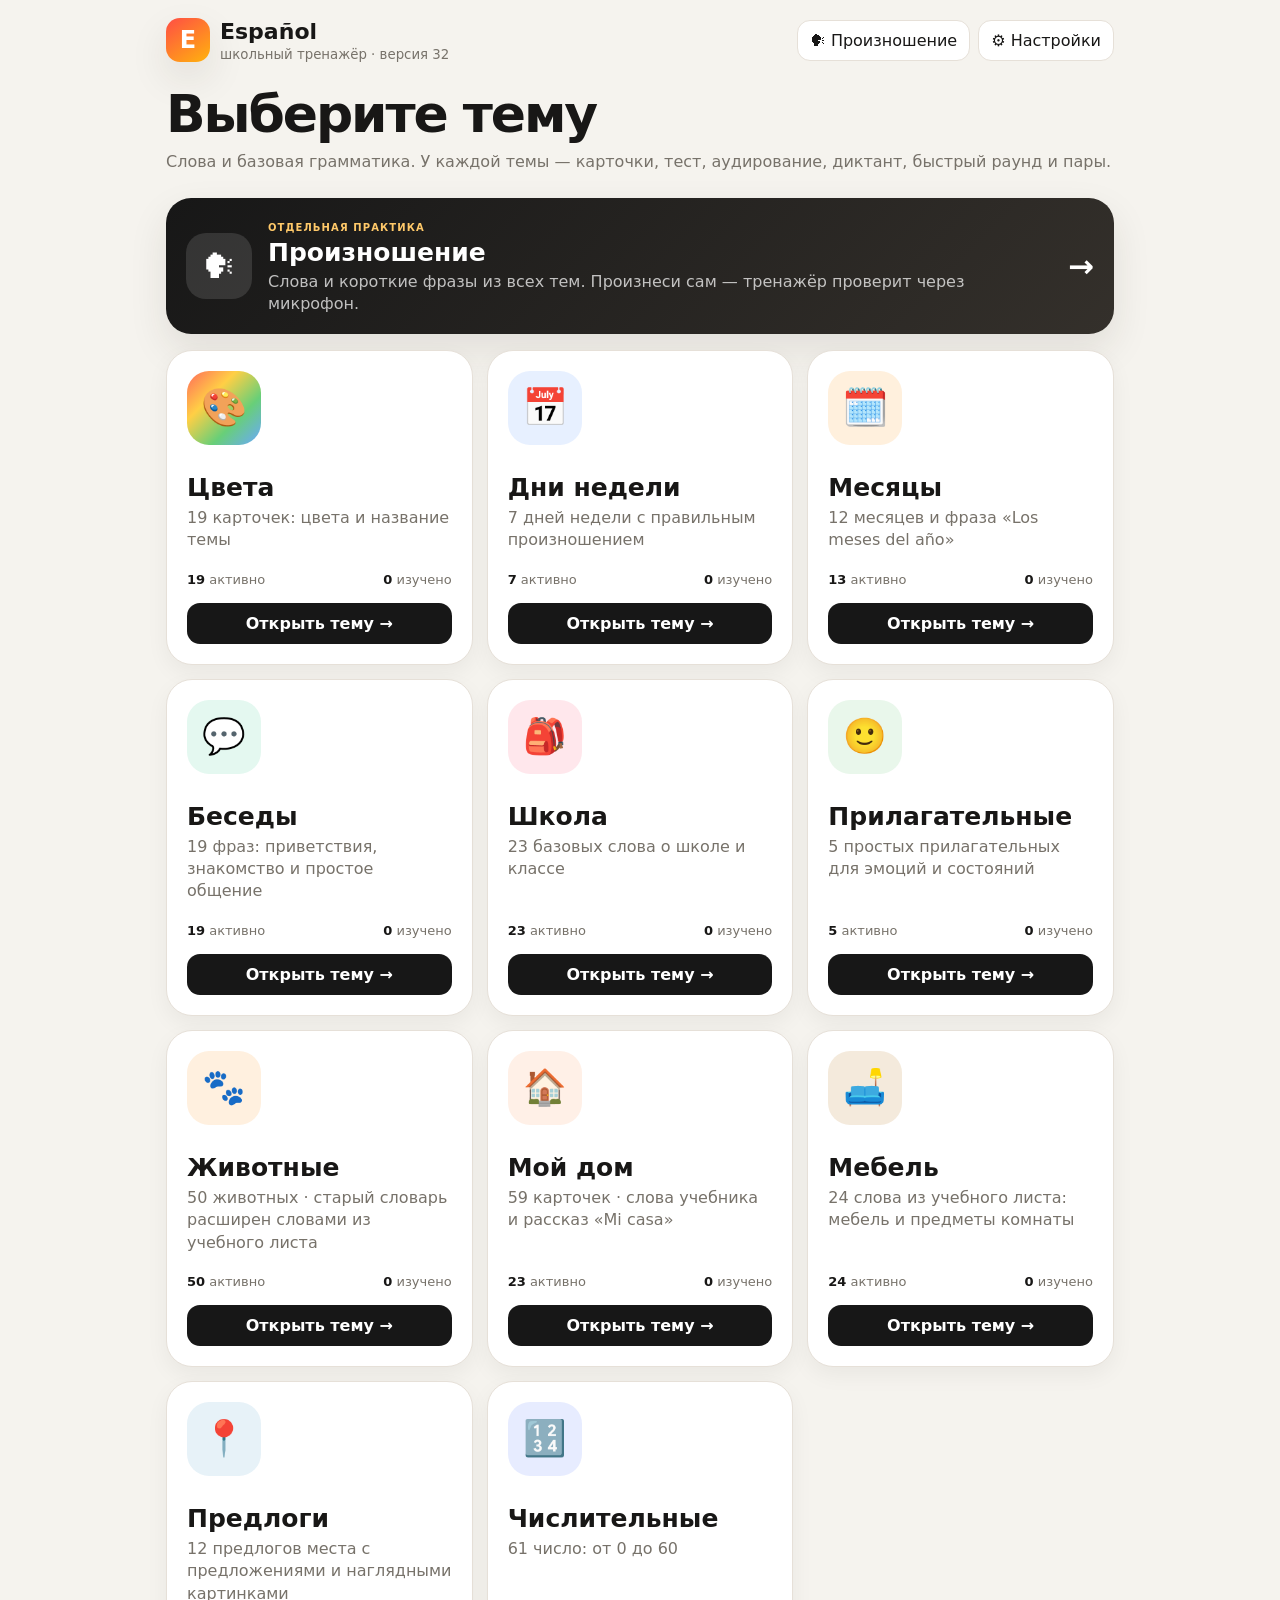
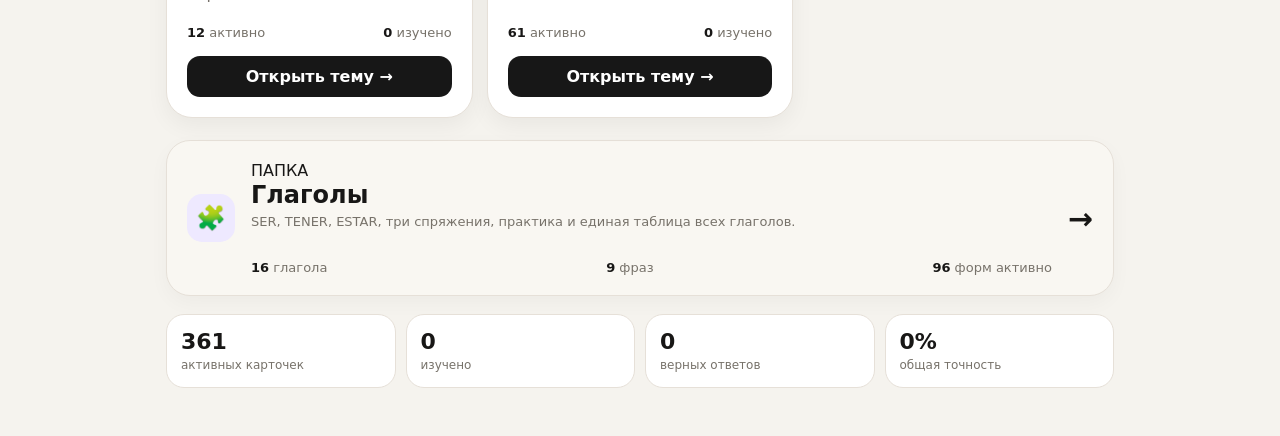
==== commit 4a6888f7: "мой дом 4" ====
--- a/index.html
+++ b/index.html
@@ -1,12 +1,12 @@
-<!doctype html><html lang="ru"><head><meta charset="utf-8"><meta name="viewport" content="width=device-width,initial-scale=1,viewport-fit=cover"><title>Español — тренажёр</title><link rel="stylesheet" href="styles-v31.css"><link rel="manifest" href="manifest.webmanifest"><meta name="theme-color" content="#f5f3ee"><meta name="mobile-web-app-capable" content="yes"><meta name="apple-mobile-web-app-capable" content="yes"><meta name="apple-mobile-web-app-title" content="Espanol"><link rel="apple-touch-icon" href="icon-192.png"><link rel="icon" href="icon-192.png"><script>if("serviceWorker" in navigator&&(location.protocol==="https:"||location.hostname==="localhost"))addEventListener("load",function(){navigator.serviceWorker.register("sw.js").catch(function(){})});</script></head><body>
+<!doctype html><html lang="ru"><head><meta charset="utf-8"><meta name="viewport" content="width=device-width,initial-scale=1,viewport-fit=cover"><title>Español — тренажёр</title><link rel="stylesheet" href="styles-v32.css"><link rel="manifest" href="manifest.webmanifest"><meta name="theme-color" content="#f5f3ee"><meta name="mobile-web-app-capable" content="yes"><meta name="apple-mobile-web-app-capable" content="yes"><meta name="apple-mobile-web-app-title" content="Espanol"><link rel="apple-touch-icon" href="icon-192.png"><link rel="icon" href="icon-192.png"><script>if("serviceWorker" in navigator&&(location.protocol==="https:"||location.hostname==="localhost"))addEventListener("load",function(){navigator.serviceWorker.register("sw.js").catch(function(){})});</script></head><body>
 <div class="shell">
-  <header class="appbar"><div class="appbar-left"><div class="logo">E</div><div class="appbar-title"><h1>Español</h1><small>школьный тренажёр · версия 31</small></div></div><div class="appbar-actions"><a class="iconbtn" href="pronunciation.html">🗣 Произношение</a><a class="iconbtn" href="settings.html">⚙ Настройки</a></div></header>
+  <header class="appbar"><div class="appbar-left"><div class="logo">E</div><div class="appbar-title"><h1>Español</h1><small>школьный тренажёр · версия 32</small></div></div><div class="appbar-actions"><a class="iconbtn" href="pronunciation.html">🗣 Произношение</a><a class="iconbtn" href="settings.html">⚙ Настройки</a></div></header>
   <h1 class="page-title">Выберите тему</h1><p class="page-sub">Слова и базовая грамматика. У каждой темы — карточки, тест, аудирование, диктант, быстрый раунд и пары.</p>
   <a class="pronunciation-home" href="pronunciation.html"><div class="pronunciation-home-icon">🗣</div><div><span class="eyebrow">ОТДЕЛЬНАЯ ПРАКТИКА</span><h2>Произношение</h2><p>Слова и короткие фразы из всех тем. Произнеси сам — тренажёр проверит через микрофон.</p></div><div class="pronunciation-arrow">→</div></a>
   <section class="topic-grid" id="topics"></section>
   <section class="quick-stats" id="overall"></section>
 </div><div id="toast" class="toast"></div>
-<script src="data-v31.js"></script><script src="common-v31.js"></script><script>
+<script src="data-v32.js"></script><script src="common-v32.js"></script><script>
 const icons={colors:'colors-icon',weekdays:'days-icon',months:'months-icon',conversations:'conversations-icon',school:'school-icon',adjectives:'adjectives-icon',numerals:'numerals-icon',animals:'animals-icon',furniture:'furniture-icon',prepositions:'prepositions-icon',my_home:'home-icon'};
 const box=document.querySelector('#topics');
 function safeActive(t){return t&&STATE.settings.active[t.id]?activeWords(t):[]}
--- a/styles-v32.css
+++ b/styles-v32.css
@@ -0,0 +1,431 @@
+:root{
+  --bg:#f5f3ee; --panel:#fff; --text:#181716; --muted:#77726a; --line:#e6e0d8;
+  --accent:#ff5b38; --accent2:#ffad13; --ok:#168b55; --bad:#cf3e37;
+  --shadow:0 16px 38px rgba(47,38,25,.10);
+}
+*{box-sizing:border-box}
+html,body{margin:0;min-height:100%;background:var(--bg);color:var(--text);font-family:Inter,ui-sans-serif,system-ui,-apple-system,BlinkMacSystemFont,"Segoe UI",sans-serif}
+button,input,select{font:inherit}button{cursor:pointer}.hidden{display:none!important}
+.shell{max-width:980px;margin:0 auto;padding:18px 16px 48px}
+.appbar{display:flex;align-items:center;justify-content:space-between;gap:12px;margin-bottom:22px}
+.appbar-left{display:flex;align-items:center;gap:10px;min-width:0}.appbar-title{min-width:0}.appbar h1{font-size:22px;margin:0;white-space:nowrap;overflow:hidden;text-overflow:ellipsis}.appbar small{display:block;color:var(--muted);margin-top:3px}
+.logo{width:44px;height:44px;border-radius:14px;background:linear-gradient(145deg,#ff4d45,#ffb30d);display:grid;place-items:center;color:#fff;font-weight:900;font-size:24px;box-shadow:var(--shadow)}
+.iconbtn,.ghostbtn{border:1px solid var(--line);background:var(--panel);border-radius:13px;padding:10px 12px;color:var(--text);text-decoration:none;display:inline-flex;align-items:center;justify-content:center;gap:7px}.iconbtn:hover,.ghostbtn:hover{transform:translateY(-1px)}
+.back{font-weight:800}.page-title{margin:8px 0 6px;font-size:clamp(30px,7vw,52px);letter-spacing:-.04em}.page-sub{color:var(--muted);margin:0 0 24px;line-height:1.5}
+.topic-grid{display:grid;grid-template-columns:repeat(2,1fr);gap:14px}.topic-card{display:flex;flex-direction:column;min-height:260px;padding:20px;border-radius:26px;background:var(--panel);border:1px solid var(--line);box-shadow:0 8px 22px rgba(0,0,0,.05);text-decoration:none;color:inherit;transition:.18s}.topic-card:hover{transform:translateY(-4px);box-shadow:var(--shadow)}
+.topic-icon{width:74px;height:74px;border-radius:22px;display:grid;place-items:center;font-size:37px;margin-bottom:28px}.topic-card h2{font-size:25px;margin:0 0 5px}.topic-card p{color:var(--muted);margin:0;line-height:1.4}.topic-meta{margin-top:auto;padding-top:20px;font-size:13px;color:var(--muted);display:flex;justify-content:space-between}.topic-meta b{color:var(--text)}
+.colors-icon{background:linear-gradient(135deg,#ff6b5b,#ffcf45,#68cf78,#6aa8ff)}.days-icon{background:#e7f0ff}.months-icon{background:#fff0dd}.ser-icon{background:#eee9ff}.conversations-icon{background:#e4f8f0}.school-icon{background:#ffe7ec}.adjectives-icon{background:#e9f7eb}.numerals-icon{background:#e7ecff}.tener-icon{background:#e3f5ef}.animals-icon{background:#fff0df}
+.quick-stats{display:grid;grid-template-columns:repeat(4,1fr);gap:10px;margin-top:18px}.stat{background:var(--panel);border:1px solid var(--line);border-radius:18px;padding:14px}.stat b{font-size:22px;display:block}.stat span{font-size:12px;color:var(--muted)}
+
+.topic-switcher{display:flex;align-items:center;justify-content:space-between;gap:14px;background:var(--panel);border:1px solid var(--line);border-radius:20px;padding:12px 14px;margin:-5px 0 14px;box-shadow:0 5px 16px rgba(0,0,0,.04)}
+.topic-switcher-label{display:flex;flex-direction:column;gap:2px;flex:0 0 auto}.topic-switcher-label b{font-size:14px}.topic-switcher-label span{font-size:11px;color:var(--muted)}
+.topic-switch-buttons{display:flex;gap:7px;overflow:auto;scrollbar-width:none}.topic-switch-buttons::-webkit-scrollbar{display:none}
+.topic-switch{white-space:nowrap;text-decoration:none;color:var(--text);border:1px solid var(--line);background:#f8f6f2;border-radius:13px;padding:10px 12px;font-weight:800;transition:.15s}
+.topic-switch:hover{transform:translateY(-1px);background:#fff}.topic-switch.active{background:#171717;color:#fff;border-color:#171717;box-shadow:0 6px 14px rgba(0,0,0,.14)}
+.topic-cta{margin-top:16px;background:#171717;color:#fff;border-radius:13px;padding:11px 13px;font-weight:850;text-align:center}
+
+.modebar{display:flex;gap:8px;overflow:auto;padding:2px 0 12px;scrollbar-width:none}.modebar::-webkit-scrollbar{display:none}.mode-tab{flex:0 0 auto;border:1px solid var(--line);background:var(--panel);border-radius:14px;padding:10px 13px;font-weight:800}.mode-tab.active{background:#171717;color:#fff;border-color:#171717}
+.workspace{background:var(--panel);border:1px solid var(--line);border-radius:28px;box-shadow:var(--shadow);padding:18px;min-height:560px}.workspace-head{display:flex;justify-content:space-between;align-items:flex-start;gap:12px;margin-bottom:14px}.workspace-head h2{margin:0;font-size:23px}.subtle{color:var(--muted);font-size:13px}.progress{height:8px;background:#efebe5;border-radius:99px;overflow:hidden;margin-bottom:16px}.progress>div{height:100%;background:linear-gradient(90deg,var(--accent),var(--accent2));width:0;transition:.25s}
+.study-layout{display:grid;grid-template-columns:minmax(0,1fr) 270px;gap:16px}.flashcard{border:1px solid var(--line);border-radius:25px;overflow:hidden;min-height:410px;display:flex;flex-direction:column}.visual{flex:1;min-height:270px;display:grid;place-items:center;position:relative;background:#f4f0e9}.visual-emoji{font-size:90px;filter:drop-shadow(0 8px 12px rgba(0,0,0,.08))}.visual-big{font-size:clamp(58px,12vw,110px);font-weight:900;letter-spacing:-.07em;color:#27231e}.visual-word{font-size:clamp(34px,7vw,72px);letter-spacing:-.045em;text-align:center;padding:24px;overflow-wrap:anywhere}.badge{position:absolute;top:14px;left:14px;background:rgba(255,255,255,.86);padding:7px 10px;border-radius:11px;font-weight:800;font-size:12px}.card-copy{padding:20px;display:flex;justify-content:space-between;align-items:flex-end;gap:12px}.es{font-size:clamp(38px,8vw,65px);font-weight:950;letter-spacing:-.05em;line-height:.95}.ru{font-size:18px;color:var(--muted);margin-top:8px}.speak{width:62px;height:62px;border:0;border-radius:20px;background:#171717;color:#fff;font-size:26px}.controls{display:grid;grid-template-columns:1fr 1fr;gap:9px;margin-top:10px}.btn{border:0;border-radius:15px;padding:13px 14px;font-weight:850}.btn.primary{background:#171717;color:#fff}.btn.good{background:#e7f6ed;color:#0a7546}.btn.soft{background:#f1eee8;color:#302d29}.btn.warn{background:#fff0e8;color:#b94325}
+.side{border:1px solid var(--line);background:#fbfaf7;border-radius:22px;padding:15px}.side h3{margin:0 0 10px;font-size:16px}.side label{display:block;font-size:12px;color:var(--muted);margin:12px 0 6px}.side select,.side input[type=range]{width:100%}.side select{padding:10px;border:1px solid var(--line);border-radius:11px;background:white}.check{display:flex!important;align-items:center;gap:8px;color:var(--text)!important;font-size:13px!important}
+.quiz{max-width:700px;margin:0 auto}.prompt{text-align:center;margin:12px 0 22px}.prompt-visual{width:min(280px,78vw);height:210px;border-radius:25px;display:grid;place-items:center;margin:0 auto 15px;border:1px solid var(--line);background:#f3efe7;box-shadow:0 7px 20px rgba(0,0,0,.06)}.prompt-visual strong{font-size:clamp(44px,11vw,82px);letter-spacing:-.05em}.prompt-word{font-size:clamp(40px,9vw,72px);font-weight:950;letter-spacing:-.05em}.options{display:grid;grid-template-columns:1fr 1fr;gap:10px}.option{border:1px solid var(--line);border-radius:16px;background:#fff;padding:16px 14px;font-weight:800;text-align:left}.option.correct{background:#e7f6ed;border-color:#74c99c;color:#086b40}.option.wrong{background:#fdebea;border-color:#e89b96;color:#a52e28}.option:disabled{cursor:default}.feedback{min-height:31px;text-align:center;margin-top:13px;font-weight:800}.feedback.ok{color:var(--ok)}.feedback.bad{color:var(--bad)}
+.audio-wrap,.dict-wrap,.empty{text-align:center;max-width:640px;margin:30px auto}.audio-big{width:104px;height:104px;border:0;border-radius:32px;background:#171717;color:white;font-size:42px;box-shadow:var(--shadow)}.dict-input{width:100%;padding:16px;border-radius:16px;border:2px solid var(--line);font-size:24px;text-align:center;outline:none}.dict-input:focus{border-color:#ff9b83}.choice-grid{display:grid;grid-template-columns:repeat(2,1fr);gap:10px;margin-top:20px}.choice{border:1px solid var(--line);background:#fff;border-radius:16px;padding:18px;font-weight:800}.color-choice{aspect-ratio:1.25;border:4px solid white;border-radius:20px;box-shadow:0 5px 15px rgba(0,0,0,.12);outline:1px solid rgba(0,0,0,.08)}.choice.wrong{background:#fdebea;border-color:#e89b96;color:#a52e28;animation:wrongShake .28s ease}.choice.correct{background:#e7f6ed;border-color:#74c99c;color:#086b40}.color-choice.wrong{outline:4px solid #d83b35;animation:wrongShake .28s ease}.color-choice.correct{outline:4px solid #168a53}@keyframes wrongShake{0%,100%{transform:translateX(0)}25%{transform:translateX(-5px)}75%{transform:translateX(5px)}}
+.speed-head{text-align:center;margin-bottom:14px}.speed-head b{font-size:45px}.match-grid{display:grid;grid-template-columns:repeat(4,1fr);gap:9px}.match-card{min-height:92px;border:1px solid var(--line);border-radius:16px;background:#fff;padding:8px;font-weight:850;display:grid;place-items:center;text-align:center}.match-card.selected{outline:4px solid #ffb69f}.match-card.matched{pointer-events:none}
+.settings-card{background:var(--panel);border:1px solid var(--line);border-radius:24px;padding:18px;margin-bottom:14px;box-shadow:0 7px 20px rgba(0,0,0,.04)}.settings-card h2{margin:0 0 5px}.settings-card p{margin:0 0 15px;color:var(--muted)}.settings-actions{display:flex;gap:8px;flex-wrap:wrap;margin:10px 0 15px}.dict-list{display:grid;grid-template-columns:1fr 1fr;gap:8px}.word-row{display:grid;grid-template-columns:auto auto 1fr auto;align-items:center;gap:10px;border:1px solid var(--line);border-radius:14px;padding:10px;background:#fff}.word-row.off{opacity:.48}.dot{width:25px;height:25px;border-radius:8px;border:1px solid rgba(0,0,0,.08)}.word-main b{display:block}.word-main span{font-size:12px;color:var(--muted)}.switch{position:relative;width:42px;height:24px}.switch input{opacity:0;width:0;height:0}.slider{position:absolute;inset:0;background:#c9c5be;border-radius:99px;transition:.2s}.slider:before{content:"";position:absolute;width:18px;height:18px;left:3px;top:3px;background:#fff;border-radius:50%;transition:.2s}.switch input:checked+.slider{background:#171717}.switch input:checked+.slider:before{transform:translateX(18px)}
+.toast{position:fixed;left:50%;bottom:22px;transform:translate(-50%,18px);opacity:0;background:#171717;color:#fff;padding:11px 15px;border-radius:13px;transition:.2s;pointer-events:none;z-index:20}.toast.show{opacity:1;transform:translate(-50%,0)}
+@media(max-width:780px){.topic-switcher{display:block}.topic-switcher-label{margin-bottom:9px}.topic-switch-buttons{width:100%}.topic-switch{flex:1 0 auto;text-align:center}.topic-grid{grid-template-columns:1fr}.topic-card{min-height:190px}.topic-icon{margin-bottom:18px}.study-layout{grid-template-columns:1fr}.side{order:-1}.quick-stats{grid-template-columns:1fr 1fr}.dict-list{grid-template-columns:1fr}.match-grid{grid-template-columns:repeat(3,1fr)}}
+@media(max-width:520px){.shell{padding:12px 10px 36px}.appbar{margin-bottom:15px}.appbar small{display:none}.page-title{font-size:35px}.workspace{padding:13px;border-radius:22px;min-height:500px}.options,.choice-grid{grid-template-columns:1fr}.match-grid{grid-template-columns:repeat(3,1fr)}.mode-tab{padding:9px 11px}.visual{min-height:240px}.card-copy{padding:16px}.settings-card{padding:13px}}
+
+
+/* SER grammar topic */
+.grammar-visual{background:linear-gradient(145deg,#f3efff,#faf8ff)}
+.grammar-pair{display:flex;align-items:center;justify-content:center;gap:18px;flex-wrap:wrap;padding:32px;text-align:center}
+.grammar-pair span{font-size:clamp(30px,7vw,58px);font-weight:850;letter-spacing:-.04em}
+.grammar-pair i{font-size:32px;color:#9187a8;font-style:normal}
+.grammar-pair strong{font-size:clamp(46px,10vw,82px);font-weight:950;color:#684cc4;letter-spacing:-.05em}
+.ser-main{font-size:clamp(30px,6.3vw,54px);line-height:1.02}
+.ser-form{color:#684cc4}
+.examples{border-top:1px solid var(--line);background:#fbf9ff;padding:16px 20px 18px}
+.examples-title{font-size:11px;font-weight:900;text-transform:uppercase;letter-spacing:.08em;color:#8b829b;margin-bottom:8px}
+.example{display:grid;grid-template-columns:1fr 1fr;gap:10px;padding:8px 0;border-top:1px dashed #e4deef}
+.example:first-of-type{border-top:0}.example b{font-size:15px}.example span{font-size:14px;color:var(--muted)}
+.grammar-prompt{background:linear-gradient(145deg,#f3efff,#faf8ff);height:auto;min-height:190px;padding:22px;display:flex;flex-direction:column;justify-content:center}
+.grammar-pronoun{font-size:clamp(32px,8vw,58px);font-weight:950;letter-spacing:-.045em;line-height:1.02}
+.grammar-ru{font-size:16px;color:var(--muted);margin-top:10px}
+.grammar-option{text-align:center;font-size:clamp(24px,5vw,34px);color:#5f43bd}
+.ser-choice{display:flex;flex-direction:column;gap:5px;text-align:center}.ser-choice b{font-size:17px}.ser-choice span{font-size:25px;color:#684cc4;font-weight:950}
+.grammar-match{font-size:16px}.grammar-match:nth-child(n){overflow-wrap:anywhere}
+.ser-rule{margin-top:18px;padding:13px;border-radius:14px;background:#f0ecfb;display:flex;flex-direction:column;gap:5px}.ser-rule b{font-size:14px}.ser-rule span{font-size:12px;line-height:1.45;color:#625a70}
+.grammar-chip{min-width:74px;max-width:105px;padding:6px 7px;border-radius:9px;background:#f0ecfb;color:#5f43bd;font-size:10px;font-weight:850;text-align:center;line-height:1.15}
+.text-dot{display:grid;place-items:center;background:#f0ede7;font-size:9px;font-weight:900;overflow:hidden}
+@media(max-width:520px){.example{grid-template-columns:1fr;gap:3px}.grammar-pair{gap:10px;padding:22px 12px}.grammar-chip{min-width:58px;max-width:78px;font-size:9px}.word-row{gap:7px}}
+
+/* v7 interaction feedback */
+.example{grid-template-columns:1fr auto;align-items:center;gap:10px}
+.example-copy{display:grid;grid-template-columns:1fr 1fr;gap:10px;align-items:center}
+.example-speak{width:38px;height:38px;border:1px solid var(--line);border-radius:12px;background:#fff;display:grid;place-items:center;font-size:17px;box-shadow:0 3px 10px rgba(0,0,0,.04)}
+.example-speak:hover{transform:translateY(-1px)}
+.test-examples{margin-top:16px;border:1px solid #e4deef;border-radius:18px;overflow:hidden;text-align:left}
+.wrong-input{border-color:#d83b35!important;background:#fff2f1;animation:wrongShake .28s ease}
+.match-card.matched{opacity:1;pointer-events:none;outline:4px solid #168a53;border-color:#168a53;background:#edf9f2;color:#086b40;box-shadow:0 0 0 2px rgba(22,138,83,.08)}
+.match-card.pair-wrong{outline:4px solid #d83b35;border-color:#d83b35;background:#fff0ef;animation:wrongShake .28s ease}
+.match-color{display:block;width:100%;height:100%;min-height:72px;border-radius:11px;border:1px solid rgba(0,0,0,.08)}
+.color-match-card{padding:7px;background:#fff}
+.color-match-card.matched .match-color{box-shadow:inset 0 0 0 2px rgba(255,255,255,.8)}
+.match-actions{text-align:center;margin-top:14px}
+@media(max-width:520px){.example-copy{grid-template-columns:1fr;gap:3px}.example{grid-template-columns:1fr auto}.example-speak{width:42px;height:42px}}
+.test-next{text-align:center;margin-top:12px}
+
+
+/* v8: top/right navigation and pronunciation practice */
+.appbar-actions{display:flex;gap:8px;align-items:center;flex-wrap:wrap;justify-content:flex-end}
+.workspace-head-right{display:flex;align-items:flex-end;gap:10px;flex-direction:column;min-width:max-content}
+.workspace-actions{display:flex;gap:7px;align-items:center;justify-content:flex-end;flex-wrap:wrap}
+.head-nav{border:1px solid var(--line);border-radius:13px;padding:10px 13px;font-weight:850;background:#f5f2ec;color:var(--text)}
+.head-nav.primary{background:#171717;color:#fff;border-color:#171717}.head-nav.secondary{background:#f3f0ea}
+.pronunciation-home{margin:0 0 16px;display:grid;grid-template-columns:auto 1fr auto;gap:16px;align-items:center;text-decoration:none;color:inherit;background:linear-gradient(135deg,#171717,#34302b);color:#fff;border-radius:25px;padding:18px 20px;box-shadow:var(--shadow)}
+.pronunciation-home-icon{width:66px;height:66px;border-radius:20px;background:rgba(255,255,255,.12);display:grid;place-items:center;font-size:34px}.pronunciation-home h2{margin:3px 0 4px;font-size:25px}.pronunciation-home p{margin:0;color:rgba(255,255,255,.72);line-height:1.4}.pronunciation-home .eyebrow{font-size:10px;font-weight:900;letter-spacing:.11em;color:#ffc969}.pronunciation-arrow{font-size:31px;font-weight:900}
+.pronunciation-workspace{min-height:600px}.pronounce-card{max-width:760px;margin:28px auto 0;text-align:center;border:1px solid var(--line);border-radius:27px;padding:30px 26px;background:linear-gradient(180deg,#fff,#fbfaf7);box-shadow:0 7px 20px rgba(0,0,0,.045)}
+.pronounce-meta{display:flex;justify-content:center;gap:8px;align-items:center;margin-bottom:26px}.pronounce-meta span,.pronounce-meta b{font-size:11px;padding:7px 10px;border-radius:99px;background:#f1eee8}.pronounce-meta b{text-transform:uppercase;letter-spacing:.06em;color:#6f675e}
+.pronounce-target{font-size:clamp(36px,7.5vw,68px);line-height:1.08;font-weight:950;letter-spacing:-.045em;overflow-wrap:anywhere}.pronounce-translation{font-size:14px;color:var(--muted);margin-top:12px;min-height:20px}
+.pronounce-actions{display:grid;grid-template-columns:1fr 1fr;gap:12px;max-width:520px;margin:30px auto 0}.pronounce-listen,.pronounce-mic{border:0;border-radius:19px;padding:16px;font-weight:900;font-size:17px}.pronounce-listen{background:#f0ede7;color:#282522}.pronounce-mic{background:#171717;color:#fff}.pronounce-mic.recording{background:#c73d36;box-shadow:0 0 0 7px rgba(199,61,54,.13);animation:micPulse 1s ease-in-out infinite}.pronounce-mic.disabled{opacity:.4;cursor:not-allowed}
+.speech-status{margin:22px auto 0;font-size:14px;font-weight:800;min-height:22px}.speech-status.listening{color:#9c4e00}.speech-status.ok{color:var(--ok)}.speech-status.bad{color:var(--bad)}.recognized{font-size:12px;color:var(--muted);margin-top:6px;min-height:18px}
+@keyframes micPulse{50%{transform:scale(1.025)}}
+@media(max-width:620px){.appbar-actions{gap:5px}.appbar-actions .iconbtn{font-size:12px;padding:9px}.workspace-head{align-items:stretch}.workspace-head-right{align-items:flex-end}.workspace-actions{width:100%}.head-nav{min-height:44px}.pronunciation-home{grid-template-columns:auto 1fr;padding:15px}.pronunciation-arrow{display:none}.pronunciation-home-icon{width:56px;height:56px}.pronounce-card{margin-top:16px;padding:24px 14px}.pronounce-actions{grid-template-columns:1fr}.pronounce-listen,.pronounce-mic{min-height:54px}}
+
+/* v9: pronunciation practice filters */
+.pron-settings{margin:16px 0 22px;border:1px solid var(--line);border-radius:24px;background:#fbfaf7;padding:18px;box-shadow:0 8px 25px rgba(0,0,0,.045)}
+.pron-settings.hidden{display:none}.pron-settings-head{display:flex;justify-content:space-between;gap:16px;align-items:flex-start;margin-bottom:16px}.pron-settings-head h3{margin:0 0 4px;font-size:21px}.pron-settings-head p{margin:0;color:var(--muted);font-size:13px}.settings-close{border:0;background:#eeeae3;width:36px;height:36px;border-radius:12px;font-size:24px;line-height:1;color:#554f48}
+.pron-settings-grid{display:grid;grid-template-columns:1fr 1.05fr;gap:16px}.pron-setting-group{border:1px solid var(--line);border-radius:18px;background:white;padding:14px}.pron-group-title{display:flex;align-items:center;justify-content:space-between;gap:10px;margin-bottom:11px}.mini-actions{display:flex;gap:6px}.mini-actions button{border:1px solid var(--line);background:#f6f3ed;border-radius:10px;padding:7px 9px;font-size:11px;font-weight:800}
+.pron-topic-options{display:grid;grid-template-columns:1fr 1fr;gap:8px}.pron-topic-check{display:grid;grid-template-columns:auto auto 1fr;align-items:center;gap:8px;border:1px solid var(--line);border-radius:14px;padding:10px;cursor:pointer}.pron-topic-check:has(input:checked){border-color:#9d8af0;background:#f7f4ff}.pron-topic-check input{width:18px;height:18px}.pron-topic-icon{font-size:22px}.pron-topic-check b{display:block;font-size:13px}.pron-topic-check small{display:block;font-size:10px;color:var(--muted);margin-top:2px}
+.pron-content-options{display:grid;gap:8px}.pron-radio{display:grid;grid-template-columns:auto 1fr;gap:10px;align-items:flex-start;border:1px solid var(--line);border-radius:14px;padding:11px;cursor:pointer}.pron-radio:has(input:checked){border-color:#ff9d88;background:#fff6f2}.pron-radio input{width:18px;height:18px;margin-top:1px}.pron-radio b{display:block;font-size:13px}.pron-radio small{display:block;color:var(--muted);font-size:11px;line-height:1.35;margin-top:3px}
+.pron-settings-summary{display:flex;align-items:center;justify-content:space-between;gap:12px;margin-top:14px;padding-top:14px;border-top:1px solid var(--line)}.pron-settings-summary span{font-size:12px;color:var(--muted);font-weight:700}
+@media(max-width:760px){.pron-settings-grid{grid-template-columns:1fr}.pron-topic-options{grid-template-columns:1fr 1fr}.pron-settings-summary{align-items:stretch;flex-direction:column}.pron-settings-summary .head-nav{width:100%}}
+@media(max-width:430px){.pron-topic-options{grid-template-columns:1fr}.pron-settings{padding:13px}.pron-setting-group{padding:11px}.mini-actions button{padding:6px 7px}}
+
+
+/* v9.1: conversations + school */
+.pron-hint{display:block;margin-top:9px;font-size:15px;font-weight:750;letter-spacing:0;color:var(--muted);line-height:1.2}
+.conversation-main{font-size:clamp(27px,5.8vw,50px);line-height:1.04;overflow-wrap:anywhere}
+.topic-card .conversations-icon,.topic-card .school-icon,.topic-card .adjectives-icon,.topic-card .numerals-icon,.topic-card .animals-icon{font-size:35px}
+@media(max-width:520px){
+  .conversation-main{font-size:clamp(25px,8vw,40px)}
+}
+
+
+/* v9.2: voice controls in card footer + integrated pronunciation checking */
+.study-single{max-width:780px;margin:0 auto}
+.quiz-card-shell{max-width:820px;margin:0 auto}
+.voice-footer{border-top:1px solid var(--line);margin-top:18px;padding:15px 16px 14px;background:#faf8f4;border-radius:0 0 22px 22px}
+.flashcard>.voice-footer{margin-top:0;border-radius:0;background:#faf8f4}
+.voice-footer-title{display:flex;justify-content:space-between;align-items:baseline;gap:12px;margin-bottom:12px}.voice-footer-title b{font-size:13px}.voice-footer-title span{font-size:11px;color:var(--muted);text-align:right}
+.voice-settings-row{display:grid;grid-template-columns:minmax(180px,1.25fr) minmax(180px,1fr) auto;gap:12px;align-items:end}.voice-field{display:flex;flex-direction:column;gap:6px;font-size:11px;color:var(--muted);font-weight:750}.voice-field select{width:100%;min-width:0;padding:9px 10px;border:1px solid var(--line);border-radius:11px;background:#fff;color:var(--text)}.voice-field input[type=range]{width:100%}.voice-auto{display:flex;align-items:center;gap:7px;font-size:12px;color:var(--text);padding-bottom:8px;white-space:nowrap}
+.pron-check-row{display:flex;gap:8px;margin-top:13px}.pron-check-listen,.pron-check-mic{border:1px solid var(--line);border-radius:13px;padding:11px 13px;font-weight:850;background:#fff;color:var(--text)}.pron-check-mic{background:#171717;color:#fff;border-color:#171717}.pron-check-listen:disabled,.pron-check-mic:disabled{opacity:.38;cursor:not-allowed}.pron-check-mic.recording{background:#c73d36;border-color:#c73d36;box-shadow:0 0 0 6px rgba(199,61,54,.12);animation:micPulse 1s ease-in-out infinite}
+.pron-check-status{min-height:18px;margin-top:10px;font-size:12px;font-weight:750;color:var(--muted)}.pron-check-status.listening{color:#9c4e00}.pron-check-status.ok{color:var(--ok)}.pron-check-status.bad{color:var(--bad)}.pron-check-recognized{min-height:16px;margin-top:3px;font-size:11px;color:var(--muted)}
+.audio-wrap>.voice-footer,.dict-wrap>.voice-footer{margin-left:-0px;margin-right:-0px}
+@media(max-width:780px){.voice-settings-row{grid-template-columns:1fr 1fr}.voice-auto{grid-column:1/-1}.study-layout{display:block}.side{display:none}}
+@media(max-width:560px){.voice-footer{padding:13px 12px}.voice-footer-title{display:block}.voice-footer-title span{display:block;text-align:left;margin-top:4px}.voice-settings-row{grid-template-columns:1fr}.voice-auto{grid-column:auto;padding:2px 0}.pron-check-row{display:grid;grid-template-columns:1fr 1fr}.pron-check-listen,.pron-check-mic{min-height:46px;padding:10px 8px;font-size:12px}}
+
+
+/* School object illustrations */
+.school-svg{width:1.15em;height:1.15em;display:inline-block;vertical-align:-.14em;overflow:visible}
+.visual-big .school-svg,.prompt-visual .school-svg{width:min(150px,38vw);height:min(150px,38vw);vertical-align:middle}
+.text-dot .school-svg{width:26px;height:26px;vertical-align:middle}
+
+
+/* v17: folder "Глаголы" */
+.topic-grid{display:block}
+.topic-section-grid{display:grid;grid-template-columns:repeat(3,minmax(0,1fr));gap:14px}
+.topic-folder{margin-top:22px;padding:18px;border:1px solid var(--line);border-radius:24px;background:#f9f7f2}
+.topic-folder-head{display:flex;align-items:center;gap:12px;margin-bottom:14px}
+.topic-folder-head h2{margin:1px 0 3px;font-size:22px}
+.topic-folder-head p{margin:0;color:var(--muted);font-size:13px}
+.topic-folder-icon{width:48px;height:48px;border-radius:15px;background:#eee9ff;display:grid;place-items:center;font-size:24px;flex:0 0 auto}
+.verb-grid{display:grid;grid-template-columns:repeat(2,minmax(0,1fr));gap:14px}
+.topic-switch-group-label{align-self:center;padding:7px 8px;font-size:10px;font-weight:900;letter-spacing:.08em;text-transform:uppercase;color:var(--muted)}
+@media(max-width:850px){.topic-section-grid{grid-template-columns:repeat(2,minmax(0,1fr))}}
+@media(max-width:560px){.topic-section-grid,.verb-grid{grid-template-columns:1fr}.topic-folder{padding:14px;border-radius:20px}}
+
+
+/* v19: hierarchical verb folder */
+.estar-icon{background:#e7f2ff}.verb-practice-icon{background:#fff0e8}
+.topic-grid{display:block}
+.topic-section-grid{display:grid;grid-template-columns:repeat(3,minmax(0,1fr));gap:14px}
+.topic-folder-card{margin-top:22px;display:grid;grid-template-columns:auto 1fr auto;align-items:center;gap:16px;text-decoration:none;color:inherit;border:1px solid var(--line);border-radius:24px;background:#f9f7f2;padding:20px;box-shadow:0 7px 20px rgba(0,0,0,.035);transition:.18s}
+.topic-folder-card:hover{transform:translateY(-2px);box-shadow:var(--shadow)}
+.topic-folder-copy h2{margin:1px 0 5px;font-size:24px}.topic-folder-copy p{margin:0 0 11px;color:var(--muted);font-size:13px}.topic-folder-arrow{font-size:30px;font-weight:700}
+.verb-folder-grid{display:grid;grid-template-columns:repeat(3,minmax(0,1fr));gap:14px;margin-bottom:18px}
+.nested-folder{border:1px solid var(--line);border-radius:24px;background:#f9f7f2;overflow:hidden;margin-top:18px}
+.nested-folder>summary{list-style:none;cursor:pointer;display:grid;grid-template-columns:auto 1fr auto;align-items:center;gap:12px;padding:17px 18px}.nested-folder>summary::-webkit-details-marker{display:none}
+.nested-folder>summary b{display:block;font-size:19px}.nested-folder>summary small{display:block;color:var(--muted);margin-top:3px}.nested-folder-icon{width:44px;height:44px;border-radius:14px;background:#fff0e8;display:grid;place-items:center;font-size:23px}.nested-folder-arrow{font-size:22px;transition:.2s}.nested-folder[open] .nested-folder-arrow{transform:rotate(180deg)}.nested-folder-content{padding:0 18px 18px}.nested-folder-content .topic-card{max-width:520px}
+.folder-back-note{display:flex;align-items:center;gap:8px;color:var(--muted);font-size:12px;margin:-4px 0 14px}.folder-back-note a{color:inherit;font-weight:800}
+@media(max-width:850px){.topic-section-grid,.verb-folder-grid{grid-template-columns:repeat(2,minmax(0,1fr))}}
+@media(max-width:560px){.topic-section-grid,.verb-folder-grid{grid-template-columns:1fr}.topic-folder-card{grid-template-columns:auto 1fr;padding:15px}.topic-folder-arrow{display:none}.nested-folder>summary{padding:14px}.nested-folder-content{padding:0 14px 14px}}
+
+
+/* v21: all-six-forms study mode for verbs */
+.verb-overview{max-width:820px;margin:10px auto 0}
+.verb-overview-top{display:flex;align-items:center;justify-content:space-between;gap:18px;padding:18px;border:1px solid var(--line);border-radius:22px;background:#fbfaf7;margin-bottom:12px}
+.verb-overview-top h3{font-size:25px;margin:7px 0 5px}.verb-overview-top p{margin:0;color:var(--muted);line-height:1.45}
+.verb-overview-badge{display:inline-flex;border:1px solid var(--line);background:#fff;border-radius:999px;padding:6px 10px;font-size:12px;font-weight:900;letter-spacing:.04em}
+.verb-speak-all{flex:0 0 auto;border:0;border-radius:16px;background:#171717;color:#fff;padding:14px 17px;font-weight:900;display:inline-flex;align-items:center;gap:7px;min-height:50px}
+.verb-form-grid{display:grid;grid-template-columns:repeat(3,minmax(0,1fr));gap:10px}
+.verb-form-card{position:relative;min-width:0;border:1px solid var(--line);border-radius:20px;background:#fff;padding:16px;box-shadow:0 5px 15px rgba(0,0,0,.035)}
+.verb-form-num{position:absolute;right:11px;top:10px;color:#aaa39a;font-size:11px;font-weight:900}.verb-form-pronoun{display:block;color:var(--muted);font-size:12px;font-weight:800;line-height:1.25;padding-right:22px;min-height:30px}
+.verb-form-card strong{display:block;font-size:clamp(27px,4vw,38px);letter-spacing:-.04em;margin:8px 0 3px;overflow-wrap:anywhere}.verb-form-card small{color:var(--muted)}
+.verb-audio-order{margin-top:12px;border-radius:16px;background:#f3efe8;padding:12px 14px;font-size:13px;line-height:1.5;overflow-wrap:anywhere}
+@media(max-width:620px){
+  .verb-overview{margin-top:4px}.verb-overview-top{align-items:stretch;flex-direction:column;padding:14px;border-radius:18px;gap:12px}.verb-overview-top h3{font-size:21px}.verb-speak-all{width:100%;justify-content:center}
+  .verb-form-grid{grid-template-columns:repeat(2,minmax(0,1fr));gap:8px}.verb-form-card{padding:13px 11px;border-radius:16px}.verb-form-pronoun{font-size:10px;min-height:27px;padding-right:16px}.verb-form-card strong{font-size:26px}.verb-audio-order{font-size:12px}
+  .modebar{margin-left:-2px;margin-right:-2px;padding-bottom:10px}.mode-tab{min-height:42px}
+}
+@media(max-width:360px){.verb-form-card strong{font-size:23px}.verb-form-card{padding:12px 9px}.verb-form-pronoun{font-size:9px}}
+
+
+/* v22: first-conjugation subsection and highlighted endings */
+.verb-section{margin-bottom:18px}.verb-section-head{margin:0 0 11px}.verb-section-head h2{margin:3px 0 0;font-size:21px}
+.first-conj-folder .nested-folder-icon{background:#e9f2ff}.first-conj-note{margin:0 0 12px;padding:11px 13px;border-radius:14px;background:#fff;border:1px solid var(--line);font-size:13px;color:var(--muted)}
+.first-conj-note b{color:var(--text)}.first-conj-note span{color:var(--accent);font-weight:950}.first-conj-grid{margin-bottom:0}
+.verb-ending{color:var(--accent);font-weight:950}.ending-help{display:inline;font-weight:850;color:var(--accent)}
+.ser-main .verb-ending,.grammar-pair .verb-ending,.verb-form-card .verb-ending{color:var(--accent)}
+@media(max-width:620px){.first-conj-note{font-size:12px;line-height:1.55}.first-conj-grid{grid-template-columns:1fr}.verb-section-head h2{font-size:19px}}
+
+
+/* v23: new vocabulary topics */
+.furniture-icon{background:#f4eadc}.prepositions-icon{background:#e7f2f8}
+.topic-card .furniture-icon,.topic-card .prepositions-icon{font-size:35px}
+
+/* Preposition diagrams */
+.prep-visual{background:linear-gradient(180deg,#f8fbfd,#eef4f6);display:grid;place-items:center}
+.prep-svg{width:min(180px,85%);height:auto;display:block}
+.prompt-visual.prep-visual .prep-svg{width:min(260px,88%)}
+
+/* Numerals: sequential learning mode */
+.number-overview{max-width:960px;margin:10px auto 0}
+.number-overview-top{display:flex;align-items:center;justify-content:space-between;gap:18px;padding:18px;border:1px solid var(--line);border-radius:22px;background:#fbfaf7;margin-bottom:12px}
+.number-overview-top h3{font-size:25px;margin:7px 0 5px}.number-overview-top p{margin:0;color:var(--muted);line-height:1.45}
+.number-grid{display:grid;grid-template-columns:repeat(6,minmax(0,1fr));gap:8px}
+.number-cell{border:1px solid var(--line);border-radius:15px;background:#fff;padding:11px 8px;text-align:center;min-width:0}
+.number-cell b{display:block;font-size:21px}.number-cell span{display:block;margin-top:4px;color:var(--muted);font-weight:800;font-size:12px;overflow-wrap:anywhere}
+
+/* Verbs directory */
+.all-verbs-link{display:grid;grid-template-columns:auto 1fr auto;align-items:center;gap:12px;margin:14px 0 18px;padding:14px 16px;border:1px solid var(--line);border-radius:18px;background:#fff;text-decoration:none;color:inherit}
+.all-verbs-link>span{font-size:25px}.all-verbs-link b{display:block}.all-verbs-link small{display:block;color:var(--muted);margin-top:3px}.all-verbs-link>strong{font-size:24px}
+.second-conj-folder .nested-folder-icon{background:#eaf7ec}.third-conj-folder .nested-folder-icon{background:#fff0df}
+
+.all-verbs-table{display:grid;gap:11px;margin-top:16px}
+.all-verb-row{display:grid;grid-template-columns:minmax(180px,.85fr) minmax(0,2.3fr);gap:14px;border:1px solid var(--line);background:#fff;border-radius:20px;padding:14px}
+.all-verb-left{padding:5px 7px}.all-verb-left h2{font-size:25px;margin:7px 0 2px;text-transform:lowercase}.all-verb-left p{margin:0 0 10px;color:var(--muted);font-weight:750}.all-verb-left a{font-size:12px;font-weight:850;color:var(--text)}
+.all-verb-forms{display:grid;grid-template-columns:repeat(6,minmax(0,1fr));gap:7px}
+.all-verb-form{min-width:0;border-radius:13px;background:#f7f4ef;padding:10px 7px;text-align:center;display:flex;flex-direction:column;justify-content:center}
+.all-verb-form small{font-size:9px;color:var(--muted);line-height:1.15;min-height:22px}.all-verb-form b{font-size:clamp(15px,1.8vw,22px);overflow-wrap:anywhere}
+
+/* v23 mobile */
+@media(max-width:820px){
+  .number-grid{grid-template-columns:repeat(4,minmax(0,1fr))}
+  .all-verb-row{grid-template-columns:1fr}.all-verb-left{display:grid;grid-template-columns:auto 1fr auto;align-items:center;gap:8px}.all-verb-left .verb-overview-badge{grid-row:1/3}.all-verb-left h2{margin:0}.all-verb-left p{margin:0}.all-verb-left a{grid-column:1/-1}
+  .all-verb-forms{grid-template-columns:repeat(3,minmax(0,1fr))}
+}
+@media(max-width:560px){
+  .number-overview-top{align-items:stretch;flex-direction:column;padding:14px}.number-overview-top .verb-speak-all{width:100%;justify-content:center}
+  .number-grid{grid-template-columns:repeat(3,minmax(0,1fr));gap:6px}.number-cell{padding:9px 5px}.number-cell b{font-size:18px}.number-cell span{font-size:10px}
+  .all-verbs-link{grid-template-columns:auto 1fr;padding:12px}.all-verbs-link>strong{display:none}
+  .all-verb-row{padding:11px;border-radius:17px}.all-verb-left{grid-template-columns:auto 1fr}.all-verb-left .verb-overview-badge{grid-row:auto}.all-verb-left h2{font-size:22px}.all-verb-left p{grid-column:1/-1}.all-verb-forms{grid-template-columns:repeat(2,minmax(0,1fr));gap:6px}.all-verb-form{padding:9px 5px}.all-verb-form b{font-size:20px}
+  .prep-svg{width:min(165px,92%)}
+}
+
+
+/* v24: numerals — 0 separately, then strict rows of five */
+.number-zero-row{display:flex;justify-content:flex-start;margin:0 0 10px}
+.number-zero-row .number-cell{width:min(150px,100%)}
+.number-five-rows{display:grid;gap:8px}
+.number-five-row{display:grid;grid-template-columns:repeat(5,minmax(0,1fr));gap:8px}
+.number-cell{position:relative;transition:transform .16s ease,box-shadow .16s ease,border-color .16s ease,background .16s ease}
+.number-cell em{display:block;margin-top:5px;font-size:8px;line-height:1.1;font-style:normal;font-weight:900;text-transform:uppercase;letter-spacing:.04em;color:#a34b2d}
+.number-cell.decade-number{background:#fff0e5;border-color:#e5a17f;box-shadow:inset 0 0 0 1px rgba(205,100,55,.08)}
+.number-cell.decade-number b,.number-cell.decade-number span{color:#a84728}
+.number-cell.is-speaking{z-index:2;transform:translateY(-2px) scale(1.035);background:#fff8cf;border-color:#d9ad28;box-shadow:0 0 0 3px rgba(226,183,54,.2),0 8px 22px rgba(75,58,18,.14)}
+.number-cell.is-speaking b{color:#7b5a00}
+.verb-speak-all.speaking{opacity:.88}
+@media(max-width:560px){
+  .number-five-row{grid-template-columns:repeat(5,minmax(0,1fr));gap:4px}
+  .number-zero-row{margin-bottom:7px}
+  .number-zero-row .number-cell{width:20%}
+  .number-cell{padding:8px 3px;border-radius:12px}
+  .number-cell b{font-size:17px}
+  .number-cell span{font-size:9px;line-height:1.1;overflow-wrap:anywhere}
+  .number-cell em{font-size:6px;letter-spacing:0}
+}
+
+
+/* v25: interactive numeral playback */
+.number-cell{font:inherit;color:inherit;appearance:none;-webkit-appearance:none;width:100%;cursor:pointer}
+.number-cell:hover{border-color:#b9a98e;box-shadow:0 4px 12px rgba(54,45,30,.08)}
+.number-cell:focus-visible{outline:3px solid rgba(72,112,190,.28);outline-offset:2px}
+.number-cell.is-speaking{cursor:pointer}
+.verb-speak-all.speaking{cursor:pointer}
+
+/* v25: conjugation colors on the unified verbs page */
+.all-verb-row.conj-1{--conj-color:#e45b3e;--conj-soft:#fff0eb;border-left:5px solid var(--conj-color)}
+.all-verb-row.conj-2{--conj-color:#3279c8;--conj-soft:#edf5ff;border-left:5px solid var(--conj-color)}
+.all-verb-row.conj-3{--conj-color:#258767;--conj-soft:#eaf8f2;border-left:5px solid var(--conj-color)}
+.all-verb-row.conj-1 .verb-overview-badge,
+.all-verb-row.conj-2 .verb-overview-badge,
+.all-verb-row.conj-3 .verb-overview-badge{color:var(--conj-color);border-color:color-mix(in srgb,var(--conj-color) 36%,#ddd);background:var(--conj-soft)}
+.all-verb-row.conj-1 .infinitive-ending,
+.all-verb-row.conj-2 .infinitive-ending,
+.all-verb-row.conj-3 .infinitive-ending,
+.all-verb-row.conj-1 .verb-ending,
+.all-verb-row.conj-2 .verb-ending,
+.all-verb-row.conj-3 .verb-ending{color:var(--conj-color)}
+.all-verb-row.conj-1 .all-verb-form,
+.all-verb-row.conj-2 .all-verb-form,
+.all-verb-row.conj-3 .all-verb-form{background:color-mix(in srgb,var(--conj-soft) 48%,#f7f4ef)}
+
+/* Keep every conjugated form on a single line */
+.all-verb-form{overflow:hidden}
+.all-verb-form b{
+  display:block;
+  white-space:nowrap;
+  word-break:normal;
+  overflow-wrap:normal;
+  hyphens:none;
+  font-size:clamp(14px,1.45vw,20px);
+  letter-spacing:-.015em;
+}
+.all-verb-form .verb-ending{white-space:nowrap}
+.all-verb-left h2{white-space:nowrap;word-break:normal;overflow-wrap:normal}
+.infinitive-ending{white-space:nowrap}
+.verb-form-card strong{white-space:nowrap;word-break:normal;overflow-wrap:normal;font-size:clamp(20px,3.2vw,34px)}
+
+@media(max-width:1050px) and (min-width:821px){
+  .all-verb-row{grid-template-columns:minmax(160px,.72fr) minmax(0,2.6fr);gap:10px}
+  .all-verb-forms{gap:5px}
+  .all-verb-form{padding:9px 4px}
+  .all-verb-form b{font-size:14px}
+  .all-verb-form small{font-size:8px}
+}
+@media(max-width:560px){
+  .all-verb-form b{font-size:17px;letter-spacing:-.02em}
+}
+
+
+/* v26: quick conjugation navigation */
+html{scroll-behavior:smooth}
+.conj-quick-nav{display:grid;grid-template-columns:repeat(3,minmax(0,1fr));gap:9px;margin:14px 0 18px}
+.conj-jump{--conj-color:#777;--conj-soft:#f5f5f5;display:flex;align-items:center;justify-content:space-between;gap:10px;text-decoration:none;color:var(--text);border:1px solid color-mix(in srgb,var(--conj-color) 34%,#ddd);border-left:5px solid var(--conj-color);border-radius:15px;padding:11px 13px;background:var(--conj-soft);transition:.16s}
+.conj-jump:hover{transform:translateY(-1px);box-shadow:0 5px 15px rgba(0,0,0,.06)}
+.conj-jump b{font-size:13px}.conj-jump span{font-size:14px;font-weight:950;color:var(--conj-color)}
+.conj-jump.conj-1,.conj-section-marker.conj-1{--conj-color:#e45b3e;--conj-soft:#fff0eb}
+.conj-jump.conj-2,.conj-section-marker.conj-2{--conj-color:#3279c8;--conj-soft:#edf5ff}
+.conj-jump.conj-3,.conj-section-marker.conj-3{--conj-color:#258767;--conj-soft:#eaf8f2}
+.conj-section-marker{scroll-margin-top:16px;margin:19px 0 8px;border-left:5px solid var(--conj-color);border-radius:12px;background:var(--conj-soft);padding:9px 12px}
+.conj-section-marker span{font-size:13px;font-weight:950;color:var(--conj-color)}
+
+/* v26: individual verb pages use exactly the same conjugation palette */
+body.verb-conj-1{--verb-conj-color:#e45b3e;--verb-conj-soft:#fff0eb}
+body.verb-conj-2{--verb-conj-color:#3279c8;--verb-conj-soft:#edf5ff}
+body.verb-conj-3{--verb-conj-color:#258767;--verb-conj-soft:#eaf8f2}
+
+body.verb-conj-1 .verb-ending,
+body.verb-conj-2 .verb-ending,
+body.verb-conj-3 .verb-ending,
+body.verb-conj-1 .ending-help,
+body.verb-conj-2 .ending-help,
+body.verb-conj-3 .ending-help{color:var(--verb-conj-color)!important}
+
+body.verb-conj-1 .ser-form,
+body.verb-conj-2 .ser-form,
+body.verb-conj-3 .ser-form{color:var(--text)}
+
+body.verb-conj-1 .verb-overview-badge,
+body.verb-conj-2 .verb-overview-badge,
+body.verb-conj-3 .verb-overview-badge{color:var(--verb-conj-color);border-color:color-mix(in srgb,var(--verb-conj-color) 35%,#ddd);background:var(--verb-conj-soft)}
+
+body.verb-conj-1 .verb-form-card,
+body.verb-conj-2 .verb-form-card,
+body.verb-conj-3 .verb-form-card{border-color:color-mix(in srgb,var(--verb-conj-color) 18%,var(--line));background:color-mix(in srgb,var(--verb-conj-soft) 38%,#fff)}
+
+body.verb-conj-1 .grammar-option .verb-ending,
+body.verb-conj-2 .grammar-option .verb-ending,
+body.verb-conj-3 .grammar-option .verb-ending,
+body.verb-conj-1 .ser-choice .verb-ending,
+body.verb-conj-2 .ser-choice .verb-ending,
+body.verb-conj-3 .ser-choice .verb-ending,
+body.verb-conj-1 .grammar-match .verb-ending,
+body.verb-conj-2 .grammar-match .verb-ending,
+body.verb-conj-3 .grammar-match .verb-ending{color:var(--verb-conj-color)!important}
+
+@media(max-width:560px){
+  .conj-quick-nav{grid-template-columns:1fr;gap:6px}
+  .conj-jump{padding:9px 11px}
+}
+
+
+/* v27: global infinitive test */
+.verb-tools-grid{display:grid;grid-template-columns:1fr 1fr;gap:10px;margin:14px 0 18px}
+.verb-tools-grid .all-verbs-link{margin:0;height:100%}
+.verb-inf-test-link{background:#fffaf0}
+.verb-test-mini-link{display:flex;align-items:center;justify-content:space-between;gap:10px;margin:10px 0 14px;padding:10px 13px;border:1px solid var(--line);border-radius:14px;background:#fffaf0;color:var(--text);font-weight:850;text-decoration:none;font-size:13px}
+.verb-inf-test-shell{max-width:920px;margin:18px auto 0}
+.verb-inf-test-head{display:flex;justify-content:space-between;gap:18px;align-items:flex-start;margin-bottom:12px}
+.verb-inf-test-head h1{font-size:clamp(26px,5vw,40px);margin:7px 0 5px;letter-spacing:-.035em}
+.verb-inf-test-head p{margin:0;color:var(--muted);line-height:1.5;max-width:650px}
+.verb-inf-counter{flex:0 0 auto;min-width:72px;padding:9px 11px;border:1px solid var(--line);border-radius:14px;background:#fff;text-align:center;font-weight:950}
+.verb-inf-progress{margin:0 0 14px}.verb-inf-progress>div{height:100%;background:#171717;transition:width .2s}
+.verb-inf-question{border:1px solid var(--line);border-radius:25px;background:#fff;padding:22px;box-shadow:0 8px 25px rgba(0,0,0,.04)}
+.verb-inf-prompt{text-align:center;padding:12px 8px 22px}
+.verb-inf-russian{font-size:clamp(34px,8vw,64px);font-weight:950;line-height:1.02;letter-spacing:-.05em;margin:8px 0}
+.verb-inf-note{font-size:12px;color:var(--muted);font-weight:800}
+.verb-inf-options{display:grid;grid-template-columns:repeat(3,minmax(0,1fr));gap:9px}
+.verb-inf-option{--conj-color:#555;--conj-soft:#f7f4ef;min-height:72px;border:1px solid color-mix(in srgb,var(--conj-color) 24%,var(--line));border-radius:16px;background:var(--conj-soft);font:inherit;font-size:clamp(20px,3vw,28px);font-weight:950;letter-spacing:-.025em;color:var(--text);cursor:pointer;transition:.14s}
+.verb-inf-option.conj-1{--conj-color:#e45b3e;--conj-soft:#fff0eb}
+.verb-inf-option.conj-2{--conj-color:#3279c8;--conj-soft:#edf5ff}
+.verb-inf-option.conj-3{--conj-color:#258767;--conj-soft:#eaf8f2}
+.verb-inf-option .infinitive-ending{color:var(--conj-color)}
+.verb-inf-option:hover:not(:disabled){transform:translateY(-1px);border-color:var(--conj-color);box-shadow:0 5px 15px rgba(0,0,0,.055)}
+.verb-inf-option.wrong{background:#fff0ee!important;border-color:#d85b50!important;animation:verbInfShake .18s linear 2}
+.verb-inf-option.correct{background:#edf8ef!important;border-color:#62a972!important;box-shadow:0 0 0 3px rgba(73,147,88,.12)}
+.verb-inf-option:disabled{cursor:default}
+.verb-inf-feedback{min-height:28px;margin-top:12px;text-align:center;font-weight:850}
+@keyframes verbInfShake{0%,100%{transform:translateX(0)}50%{transform:translateX(5px)}}
+@media(max-width:720px){
+  .verb-tools-grid{grid-template-columns:1fr}
+  .verb-inf-test-head{align-items:stretch;flex-direction:column}.verb-inf-counter{align-self:flex-end}
+  .verb-inf-options{grid-template-columns:repeat(2,minmax(0,1fr))}
+}
+@media(max-width:440px){
+  .verb-inf-question{padding:14px;border-radius:20px}
+  .verb-inf-options{grid-template-columns:1fr 1fr;gap:6px}
+  .verb-inf-option{min-height:61px;font-size:18px;padding:8px 5px}
+}
+
+
+/* v28: Mi casa */
+.home-icon{background:#fff0e7}
+.topic-card .home-icon{font-size:35px}
+
+
+/* v31: Mi casa continuous learning */
+.home-overview{max-width:1000px;margin:10px auto 0}
+.home-overview-grid{display:grid;grid-template-columns:repeat(3,minmax(0,1fr));gap:9px}
+.home-overview-card{position:relative;min-width:0;min-height:112px;border:1px solid var(--line);border-radius:18px;background:#fff;padding:16px 34px 14px 14px;text-align:left;font:inherit;color:inherit;cursor:pointer;transition:.15s}
+.home-overview-card:hover{transform:translateY(-1px);border-color:#d4a087;box-shadow:0 5px 16px rgba(0,0,0,.05)}
+.home-overview-card strong{display:block;font-size:20px;line-height:1.15;overflow-wrap:anywhere}
+.home-overview-card small{display:block;margin-top:7px;color:var(--muted);font-size:12px;line-height:1.35}
+.home-overview-card i{position:absolute;right:12px;bottom:12px;font-style:normal}
+.home-overview-num{position:absolute;right:11px;top:9px;color:#aaa39a;font-size:10px;font-weight:900}
+.home-overview-card.is-phrase{grid-column:1/-1;min-height:auto;background:#fff6f3}
+.home-overview-card.is-phrase strong{font-size:17px;line-height:1.45;padding-right:12px}
+@media(max-width:760px){
+  .home-overview-grid{grid-template-columns:repeat(2,minmax(0,1fr))}
+}
+@media(max-width:520px){
+  .home-overview-top{align-items:stretch;flex-direction:column}
+  .home-overview-top .verb-speak-all{width:100%;justify-content:center}
+  .home-overview-grid{grid-template-columns:1fr 1fr;gap:6px}
+  .home-overview-card{min-height:98px;padding:13px 28px 11px 11px;border-radius:15px}
+  .home-overview-card strong{font-size:16px}
+  .home-overview-card small{font-size:10px}
+  .home-overview-card.is-phrase{grid-column:1/-1}
+}
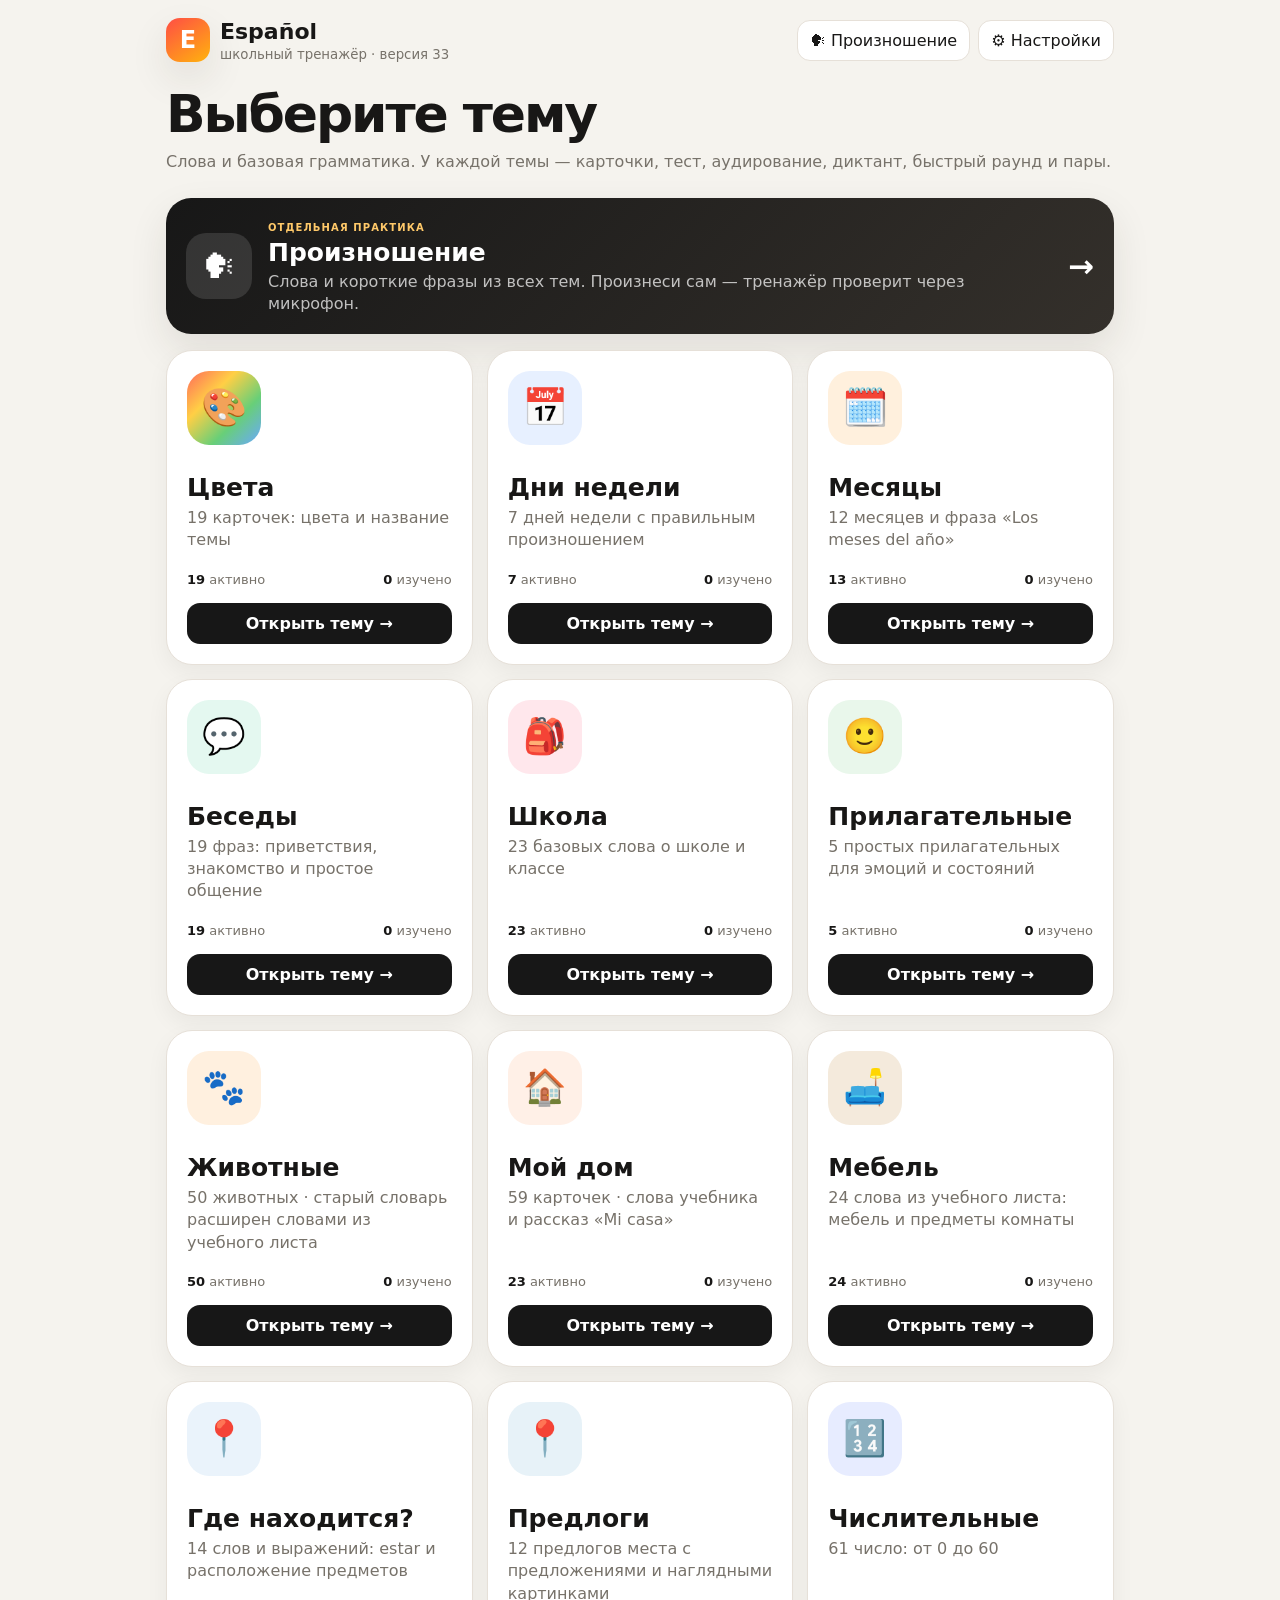
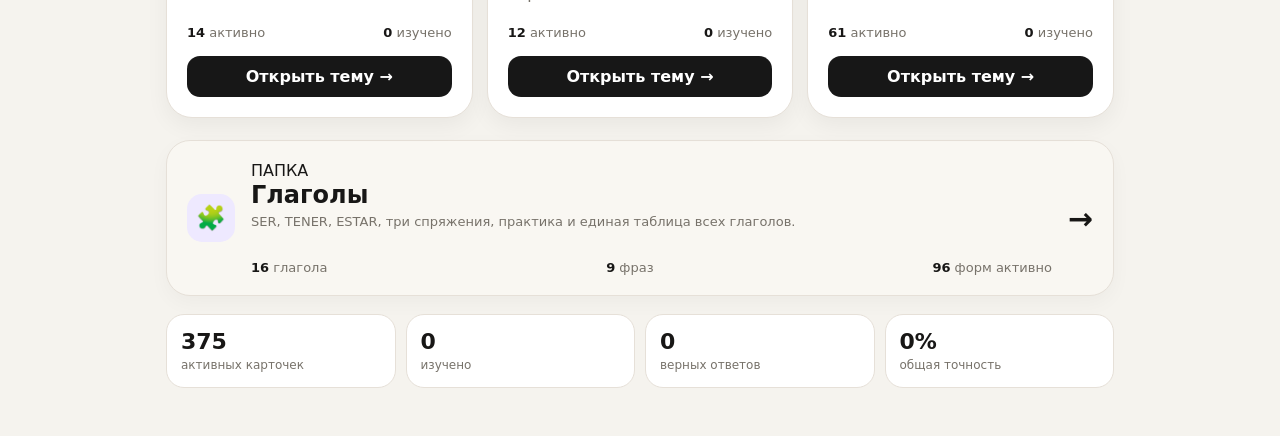
==== commit 988e6ea1: "где находится?" ====
--- a/index.html
+++ b/index.html
@@ -1,13 +1,13 @@
-<!doctype html><html lang="ru"><head><meta charset="utf-8"><meta name="viewport" content="width=device-width,initial-scale=1,viewport-fit=cover"><title>Español — тренажёр</title><link rel="stylesheet" href="styles-v32.css"><link rel="manifest" href="manifest.webmanifest"><meta name="theme-color" content="#f5f3ee"><meta name="mobile-web-app-capable" content="yes"><meta name="apple-mobile-web-app-capable" content="yes"><meta name="apple-mobile-web-app-title" content="Espanol"><link rel="apple-touch-icon" href="icon-192.png"><link rel="icon" href="icon-192.png"><script>if("serviceWorker" in navigator&&(location.protocol==="https:"||location.hostname==="localhost"))addEventListener("load",function(){navigator.serviceWorker.register("sw.js").catch(function(){})});</script></head><body>
+<!doctype html><html lang="ru"><head><meta charset="utf-8"><meta name="viewport" content="width=device-width,initial-scale=1,viewport-fit=cover"><title>Español — тренажёр</title><link rel="stylesheet" href="styles-v33.css"><link rel="manifest" href="manifest.webmanifest"><meta name="theme-color" content="#f5f3ee"><meta name="mobile-web-app-capable" content="yes"><meta name="apple-mobile-web-app-capable" content="yes"><meta name="apple-mobile-web-app-title" content="Espanol"><link rel="apple-touch-icon" href="icon-192.png"><link rel="icon" href="icon-192.png"><script>if("serviceWorker" in navigator&&(location.protocol==="https:"||location.hostname==="localhost"))addEventListener("load",function(){navigator.serviceWorker.register("sw.js").catch(function(){})});</script></head><body>
 <div class="shell">
-  <header class="appbar"><div class="appbar-left"><div class="logo">E</div><div class="appbar-title"><h1>Español</h1><small>школьный тренажёр · версия 32</small></div></div><div class="appbar-actions"><a class="iconbtn" href="pronunciation.html">🗣 Произношение</a><a class="iconbtn" href="settings.html">⚙ Настройки</a></div></header>
+  <header class="appbar"><div class="appbar-left"><div class="logo">E</div><div class="appbar-title"><h1>Español</h1><small>школьный тренажёр · версия 33</small></div></div><div class="appbar-actions"><a class="iconbtn" href="pronunciation.html">🗣 Произношение</a><a class="iconbtn" href="settings.html">⚙ Настройки</a></div></header>
   <h1 class="page-title">Выберите тему</h1><p class="page-sub">Слова и базовая грамматика. У каждой темы — карточки, тест, аудирование, диктант, быстрый раунд и пары.</p>
   <a class="pronunciation-home" href="pronunciation.html"><div class="pronunciation-home-icon">🗣</div><div><span class="eyebrow">ОТДЕЛЬНАЯ ПРАКТИКА</span><h2>Произношение</h2><p>Слова и короткие фразы из всех тем. Произнеси сам — тренажёр проверит через микрофон.</p></div><div class="pronunciation-arrow">→</div></a>
   <section class="topic-grid" id="topics"></section>
   <section class="quick-stats" id="overall"></section>
 </div><div id="toast" class="toast"></div>
-<script src="data-v32.js"></script><script src="common-v32.js"></script><script>
-const icons={colors:'colors-icon',weekdays:'days-icon',months:'months-icon',conversations:'conversations-icon',school:'school-icon',adjectives:'adjectives-icon',numerals:'numerals-icon',animals:'animals-icon',furniture:'furniture-icon',prepositions:'prepositions-icon',my_home:'home-icon'};
+<script src="data-v33.js"></script><script src="common-v33.js"></script><script>
+const icons={colors:'colors-icon',weekdays:'days-icon',months:'months-icon',conversations:'conversations-icon',school:'school-icon',adjectives:'adjectives-icon',numerals:'numerals-icon',animals:'animals-icon',furniture:'furniture-icon',prepositions:'prepositions-icon',my_home:'home-icon',where_is:'where-icon'};
 const box=document.querySelector('#topics');
 function safeActive(t){return t&&STATE.settings.active[t.id]?activeWords(t):[]}
 function topicCard(t){
--- a/styles-v33.css
+++ b/styles-v33.css
@@ -0,0 +1,441 @@
+:root{
+  --bg:#f5f3ee; --panel:#fff; --text:#181716; --muted:#77726a; --line:#e6e0d8;
+  --accent:#ff5b38; --accent2:#ffad13; --ok:#168b55; --bad:#cf3e37;
+  --shadow:0 16px 38px rgba(47,38,25,.10);
+}
+*{box-sizing:border-box}
+html,body{margin:0;min-height:100%;background:var(--bg);color:var(--text);font-family:Inter,ui-sans-serif,system-ui,-apple-system,BlinkMacSystemFont,"Segoe UI",sans-serif}
+button,input,select{font:inherit}button{cursor:pointer}.hidden{display:none!important}
+.shell{max-width:980px;margin:0 auto;padding:18px 16px 48px}
+.appbar{display:flex;align-items:center;justify-content:space-between;gap:12px;margin-bottom:22px}
+.appbar-left{display:flex;align-items:center;gap:10px;min-width:0}.appbar-title{min-width:0}.appbar h1{font-size:22px;margin:0;white-space:nowrap;overflow:hidden;text-overflow:ellipsis}.appbar small{display:block;color:var(--muted);margin-top:3px}
+.logo{width:44px;height:44px;border-radius:14px;background:linear-gradient(145deg,#ff4d45,#ffb30d);display:grid;place-items:center;color:#fff;font-weight:900;font-size:24px;box-shadow:var(--shadow)}
+.iconbtn,.ghostbtn{border:1px solid var(--line);background:var(--panel);border-radius:13px;padding:10px 12px;color:var(--text);text-decoration:none;display:inline-flex;align-items:center;justify-content:center;gap:7px}.iconbtn:hover,.ghostbtn:hover{transform:translateY(-1px)}
+.back{font-weight:800}.page-title{margin:8px 0 6px;font-size:clamp(30px,7vw,52px);letter-spacing:-.04em}.page-sub{color:var(--muted);margin:0 0 24px;line-height:1.5}
+.topic-grid{display:grid;grid-template-columns:repeat(2,1fr);gap:14px}.topic-card{display:flex;flex-direction:column;min-height:260px;padding:20px;border-radius:26px;background:var(--panel);border:1px solid var(--line);box-shadow:0 8px 22px rgba(0,0,0,.05);text-decoration:none;color:inherit;transition:.18s}.topic-card:hover{transform:translateY(-4px);box-shadow:var(--shadow)}
+.topic-icon{width:74px;height:74px;border-radius:22px;display:grid;place-items:center;font-size:37px;margin-bottom:28px}.topic-card h2{font-size:25px;margin:0 0 5px}.topic-card p{color:var(--muted);margin:0;line-height:1.4}.topic-meta{margin-top:auto;padding-top:20px;font-size:13px;color:var(--muted);display:flex;justify-content:space-between}.topic-meta b{color:var(--text)}
+.colors-icon{background:linear-gradient(135deg,#ff6b5b,#ffcf45,#68cf78,#6aa8ff)}.days-icon{background:#e7f0ff}.months-icon{background:#fff0dd}.ser-icon{background:#eee9ff}.conversations-icon{background:#e4f8f0}.school-icon{background:#ffe7ec}.adjectives-icon{background:#e9f7eb}.numerals-icon{background:#e7ecff}.tener-icon{background:#e3f5ef}.animals-icon{background:#fff0df}
+.quick-stats{display:grid;grid-template-columns:repeat(4,1fr);gap:10px;margin-top:18px}.stat{background:var(--panel);border:1px solid var(--line);border-radius:18px;padding:14px}.stat b{font-size:22px;display:block}.stat span{font-size:12px;color:var(--muted)}
+
+.topic-switcher{display:flex;align-items:center;justify-content:space-between;gap:14px;background:var(--panel);border:1px solid var(--line);border-radius:20px;padding:12px 14px;margin:-5px 0 14px;box-shadow:0 5px 16px rgba(0,0,0,.04)}
+.topic-switcher-label{display:flex;flex-direction:column;gap:2px;flex:0 0 auto}.topic-switcher-label b{font-size:14px}.topic-switcher-label span{font-size:11px;color:var(--muted)}
+.topic-switch-buttons{display:flex;gap:7px;overflow:auto;scrollbar-width:none}.topic-switch-buttons::-webkit-scrollbar{display:none}
+.topic-switch{white-space:nowrap;text-decoration:none;color:var(--text);border:1px solid var(--line);background:#f8f6f2;border-radius:13px;padding:10px 12px;font-weight:800;transition:.15s}
+.topic-switch:hover{transform:translateY(-1px);background:#fff}.topic-switch.active{background:#171717;color:#fff;border-color:#171717;box-shadow:0 6px 14px rgba(0,0,0,.14)}
+.topic-cta{margin-top:16px;background:#171717;color:#fff;border-radius:13px;padding:11px 13px;font-weight:850;text-align:center}
+
+.modebar{display:flex;gap:8px;overflow:auto;padding:2px 0 12px;scrollbar-width:none}.modebar::-webkit-scrollbar{display:none}.mode-tab{flex:0 0 auto;border:1px solid var(--line);background:var(--panel);border-radius:14px;padding:10px 13px;font-weight:800}.mode-tab.active{background:#171717;color:#fff;border-color:#171717}
+.workspace{background:var(--panel);border:1px solid var(--line);border-radius:28px;box-shadow:var(--shadow);padding:18px;min-height:560px}.workspace-head{display:flex;justify-content:space-between;align-items:flex-start;gap:12px;margin-bottom:14px}.workspace-head h2{margin:0;font-size:23px}.subtle{color:var(--muted);font-size:13px}.progress{height:8px;background:#efebe5;border-radius:99px;overflow:hidden;margin-bottom:16px}.progress>div{height:100%;background:linear-gradient(90deg,var(--accent),var(--accent2));width:0;transition:.25s}
+.study-layout{display:grid;grid-template-columns:minmax(0,1fr) 270px;gap:16px}.flashcard{border:1px solid var(--line);border-radius:25px;overflow:hidden;min-height:410px;display:flex;flex-direction:column}.visual{flex:1;min-height:270px;display:grid;place-items:center;position:relative;background:#f4f0e9}.visual-emoji{font-size:90px;filter:drop-shadow(0 8px 12px rgba(0,0,0,.08))}.visual-big{font-size:clamp(58px,12vw,110px);font-weight:900;letter-spacing:-.07em;color:#27231e}.visual-word{font-size:clamp(34px,7vw,72px);letter-spacing:-.045em;text-align:center;padding:24px;overflow-wrap:anywhere}.badge{position:absolute;top:14px;left:14px;background:rgba(255,255,255,.86);padding:7px 10px;border-radius:11px;font-weight:800;font-size:12px}.card-copy{padding:20px;display:flex;justify-content:space-between;align-items:flex-end;gap:12px}.es{font-size:clamp(38px,8vw,65px);font-weight:950;letter-spacing:-.05em;line-height:.95}.ru{font-size:18px;color:var(--muted);margin-top:8px}.speak{width:62px;height:62px;border:0;border-radius:20px;background:#171717;color:#fff;font-size:26px}.controls{display:grid;grid-template-columns:1fr 1fr;gap:9px;margin-top:10px}.btn{border:0;border-radius:15px;padding:13px 14px;font-weight:850}.btn.primary{background:#171717;color:#fff}.btn.good{background:#e7f6ed;color:#0a7546}.btn.soft{background:#f1eee8;color:#302d29}.btn.warn{background:#fff0e8;color:#b94325}
+.side{border:1px solid var(--line);background:#fbfaf7;border-radius:22px;padding:15px}.side h3{margin:0 0 10px;font-size:16px}.side label{display:block;font-size:12px;color:var(--muted);margin:12px 0 6px}.side select,.side input[type=range]{width:100%}.side select{padding:10px;border:1px solid var(--line);border-radius:11px;background:white}.check{display:flex!important;align-items:center;gap:8px;color:var(--text)!important;font-size:13px!important}
+.quiz{max-width:700px;margin:0 auto}.prompt{text-align:center;margin:12px 0 22px}.prompt-visual{width:min(280px,78vw);height:210px;border-radius:25px;display:grid;place-items:center;margin:0 auto 15px;border:1px solid var(--line);background:#f3efe7;box-shadow:0 7px 20px rgba(0,0,0,.06)}.prompt-visual strong{font-size:clamp(44px,11vw,82px);letter-spacing:-.05em}.prompt-word{font-size:clamp(40px,9vw,72px);font-weight:950;letter-spacing:-.05em}.options{display:grid;grid-template-columns:1fr 1fr;gap:10px}.option{border:1px solid var(--line);border-radius:16px;background:#fff;padding:16px 14px;font-weight:800;text-align:left}.option.correct{background:#e7f6ed;border-color:#74c99c;color:#086b40}.option.wrong{background:#fdebea;border-color:#e89b96;color:#a52e28}.option:disabled{cursor:default}.feedback{min-height:31px;text-align:center;margin-top:13px;font-weight:800}.feedback.ok{color:var(--ok)}.feedback.bad{color:var(--bad)}
+.audio-wrap,.dict-wrap,.empty{text-align:center;max-width:640px;margin:30px auto}.audio-big{width:104px;height:104px;border:0;border-radius:32px;background:#171717;color:white;font-size:42px;box-shadow:var(--shadow)}.dict-input{width:100%;padding:16px;border-radius:16px;border:2px solid var(--line);font-size:24px;text-align:center;outline:none}.dict-input:focus{border-color:#ff9b83}.choice-grid{display:grid;grid-template-columns:repeat(2,1fr);gap:10px;margin-top:20px}.choice{border:1px solid var(--line);background:#fff;border-radius:16px;padding:18px;font-weight:800}.color-choice{aspect-ratio:1.25;border:4px solid white;border-radius:20px;box-shadow:0 5px 15px rgba(0,0,0,.12);outline:1px solid rgba(0,0,0,.08)}.choice.wrong{background:#fdebea;border-color:#e89b96;color:#a52e28;animation:wrongShake .28s ease}.choice.correct{background:#e7f6ed;border-color:#74c99c;color:#086b40}.color-choice.wrong{outline:4px solid #d83b35;animation:wrongShake .28s ease}.color-choice.correct{outline:4px solid #168a53}@keyframes wrongShake{0%,100%{transform:translateX(0)}25%{transform:translateX(-5px)}75%{transform:translateX(5px)}}
+.speed-head{text-align:center;margin-bottom:14px}.speed-head b{font-size:45px}.match-grid{display:grid;grid-template-columns:repeat(4,1fr);gap:9px}.match-card{min-height:92px;border:1px solid var(--line);border-radius:16px;background:#fff;padding:8px;font-weight:850;display:grid;place-items:center;text-align:center}.match-card.selected{outline:4px solid #ffb69f}.match-card.matched{pointer-events:none}
+.settings-card{background:var(--panel);border:1px solid var(--line);border-radius:24px;padding:18px;margin-bottom:14px;box-shadow:0 7px 20px rgba(0,0,0,.04)}.settings-card h2{margin:0 0 5px}.settings-card p{margin:0 0 15px;color:var(--muted)}.settings-actions{display:flex;gap:8px;flex-wrap:wrap;margin:10px 0 15px}.dict-list{display:grid;grid-template-columns:1fr 1fr;gap:8px}.word-row{display:grid;grid-template-columns:auto auto 1fr auto;align-items:center;gap:10px;border:1px solid var(--line);border-radius:14px;padding:10px;background:#fff}.word-row.off{opacity:.48}.dot{width:25px;height:25px;border-radius:8px;border:1px solid rgba(0,0,0,.08)}.word-main b{display:block}.word-main span{font-size:12px;color:var(--muted)}.switch{position:relative;width:42px;height:24px}.switch input{opacity:0;width:0;height:0}.slider{position:absolute;inset:0;background:#c9c5be;border-radius:99px;transition:.2s}.slider:before{content:"";position:absolute;width:18px;height:18px;left:3px;top:3px;background:#fff;border-radius:50%;transition:.2s}.switch input:checked+.slider{background:#171717}.switch input:checked+.slider:before{transform:translateX(18px)}
+.toast{position:fixed;left:50%;bottom:22px;transform:translate(-50%,18px);opacity:0;background:#171717;color:#fff;padding:11px 15px;border-radius:13px;transition:.2s;pointer-events:none;z-index:20}.toast.show{opacity:1;transform:translate(-50%,0)}
+@media(max-width:780px){.topic-switcher{display:block}.topic-switcher-label{margin-bottom:9px}.topic-switch-buttons{width:100%}.topic-switch{flex:1 0 auto;text-align:center}.topic-grid{grid-template-columns:1fr}.topic-card{min-height:190px}.topic-icon{margin-bottom:18px}.study-layout{grid-template-columns:1fr}.side{order:-1}.quick-stats{grid-template-columns:1fr 1fr}.dict-list{grid-template-columns:1fr}.match-grid{grid-template-columns:repeat(3,1fr)}}
+@media(max-width:520px){.shell{padding:12px 10px 36px}.appbar{margin-bottom:15px}.appbar small{display:none}.page-title{font-size:35px}.workspace{padding:13px;border-radius:22px;min-height:500px}.options,.choice-grid{grid-template-columns:1fr}.match-grid{grid-template-columns:repeat(3,1fr)}.mode-tab{padding:9px 11px}.visual{min-height:240px}.card-copy{padding:16px}.settings-card{padding:13px}}
+
+
+/* SER grammar topic */
+.grammar-visual{background:linear-gradient(145deg,#f3efff,#faf8ff)}
+.grammar-pair{display:flex;align-items:center;justify-content:center;gap:18px;flex-wrap:wrap;padding:32px;text-align:center}
+.grammar-pair span{font-size:clamp(30px,7vw,58px);font-weight:850;letter-spacing:-.04em}
+.grammar-pair i{font-size:32px;color:#9187a8;font-style:normal}
+.grammar-pair strong{font-size:clamp(46px,10vw,82px);font-weight:950;color:#684cc4;letter-spacing:-.05em}
+.ser-main{font-size:clamp(30px,6.3vw,54px);line-height:1.02}
+.ser-form{color:#684cc4}
+.examples{border-top:1px solid var(--line);background:#fbf9ff;padding:16px 20px 18px}
+.examples-title{font-size:11px;font-weight:900;text-transform:uppercase;letter-spacing:.08em;color:#8b829b;margin-bottom:8px}
+.example{display:grid;grid-template-columns:1fr 1fr;gap:10px;padding:8px 0;border-top:1px dashed #e4deef}
+.example:first-of-type{border-top:0}.example b{font-size:15px}.example span{font-size:14px;color:var(--muted)}
+.grammar-prompt{background:linear-gradient(145deg,#f3efff,#faf8ff);height:auto;min-height:190px;padding:22px;display:flex;flex-direction:column;justify-content:center}
+.grammar-pronoun{font-size:clamp(32px,8vw,58px);font-weight:950;letter-spacing:-.045em;line-height:1.02}
+.grammar-ru{font-size:16px;color:var(--muted);margin-top:10px}
+.grammar-option{text-align:center;font-size:clamp(24px,5vw,34px);color:#5f43bd}
+.ser-choice{display:flex;flex-direction:column;gap:5px;text-align:center}.ser-choice b{font-size:17px}.ser-choice span{font-size:25px;color:#684cc4;font-weight:950}
+.grammar-match{font-size:16px}.grammar-match:nth-child(n){overflow-wrap:anywhere}
+.ser-rule{margin-top:18px;padding:13px;border-radius:14px;background:#f0ecfb;display:flex;flex-direction:column;gap:5px}.ser-rule b{font-size:14px}.ser-rule span{font-size:12px;line-height:1.45;color:#625a70}
+.grammar-chip{min-width:74px;max-width:105px;padding:6px 7px;border-radius:9px;background:#f0ecfb;color:#5f43bd;font-size:10px;font-weight:850;text-align:center;line-height:1.15}
+.text-dot{display:grid;place-items:center;background:#f0ede7;font-size:9px;font-weight:900;overflow:hidden}
+@media(max-width:520px){.example{grid-template-columns:1fr;gap:3px}.grammar-pair{gap:10px;padding:22px 12px}.grammar-chip{min-width:58px;max-width:78px;font-size:9px}.word-row{gap:7px}}
+
+/* v7 interaction feedback */
+.example{grid-template-columns:1fr auto;align-items:center;gap:10px}
+.example-copy{display:grid;grid-template-columns:1fr 1fr;gap:10px;align-items:center}
+.example-speak{width:38px;height:38px;border:1px solid var(--line);border-radius:12px;background:#fff;display:grid;place-items:center;font-size:17px;box-shadow:0 3px 10px rgba(0,0,0,.04)}
+.example-speak:hover{transform:translateY(-1px)}
+.test-examples{margin-top:16px;border:1px solid #e4deef;border-radius:18px;overflow:hidden;text-align:left}
+.wrong-input{border-color:#d83b35!important;background:#fff2f1;animation:wrongShake .28s ease}
+.match-card.matched{opacity:1;pointer-events:none;outline:4px solid #168a53;border-color:#168a53;background:#edf9f2;color:#086b40;box-shadow:0 0 0 2px rgba(22,138,83,.08)}
+.match-card.pair-wrong{outline:4px solid #d83b35;border-color:#d83b35;background:#fff0ef;animation:wrongShake .28s ease}
+.match-color{display:block;width:100%;height:100%;min-height:72px;border-radius:11px;border:1px solid rgba(0,0,0,.08)}
+.color-match-card{padding:7px;background:#fff}
+.color-match-card.matched .match-color{box-shadow:inset 0 0 0 2px rgba(255,255,255,.8)}
+.match-actions{text-align:center;margin-top:14px}
+@media(max-width:520px){.example-copy{grid-template-columns:1fr;gap:3px}.example{grid-template-columns:1fr auto}.example-speak{width:42px;height:42px}}
+.test-next{text-align:center;margin-top:12px}
+
+
+/* v8: top/right navigation and pronunciation practice */
+.appbar-actions{display:flex;gap:8px;align-items:center;flex-wrap:wrap;justify-content:flex-end}
+.workspace-head-right{display:flex;align-items:flex-end;gap:10px;flex-direction:column;min-width:max-content}
+.workspace-actions{display:flex;gap:7px;align-items:center;justify-content:flex-end;flex-wrap:wrap}
+.head-nav{border:1px solid var(--line);border-radius:13px;padding:10px 13px;font-weight:850;background:#f5f2ec;color:var(--text)}
+.head-nav.primary{background:#171717;color:#fff;border-color:#171717}.head-nav.secondary{background:#f3f0ea}
+.pronunciation-home{margin:0 0 16px;display:grid;grid-template-columns:auto 1fr auto;gap:16px;align-items:center;text-decoration:none;color:inherit;background:linear-gradient(135deg,#171717,#34302b);color:#fff;border-radius:25px;padding:18px 20px;box-shadow:var(--shadow)}
+.pronunciation-home-icon{width:66px;height:66px;border-radius:20px;background:rgba(255,255,255,.12);display:grid;place-items:center;font-size:34px}.pronunciation-home h2{margin:3px 0 4px;font-size:25px}.pronunciation-home p{margin:0;color:rgba(255,255,255,.72);line-height:1.4}.pronunciation-home .eyebrow{font-size:10px;font-weight:900;letter-spacing:.11em;color:#ffc969}.pronunciation-arrow{font-size:31px;font-weight:900}
+.pronunciation-workspace{min-height:600px}.pronounce-card{max-width:760px;margin:28px auto 0;text-align:center;border:1px solid var(--line);border-radius:27px;padding:30px 26px;background:linear-gradient(180deg,#fff,#fbfaf7);box-shadow:0 7px 20px rgba(0,0,0,.045)}
+.pronounce-meta{display:flex;justify-content:center;gap:8px;align-items:center;margin-bottom:26px}.pronounce-meta span,.pronounce-meta b{font-size:11px;padding:7px 10px;border-radius:99px;background:#f1eee8}.pronounce-meta b{text-transform:uppercase;letter-spacing:.06em;color:#6f675e}
+.pronounce-target{font-size:clamp(36px,7.5vw,68px);line-height:1.08;font-weight:950;letter-spacing:-.045em;overflow-wrap:anywhere}.pronounce-translation{font-size:14px;color:var(--muted);margin-top:12px;min-height:20px}
+.pronounce-actions{display:grid;grid-template-columns:1fr 1fr;gap:12px;max-width:520px;margin:30px auto 0}.pronounce-listen,.pronounce-mic{border:0;border-radius:19px;padding:16px;font-weight:900;font-size:17px}.pronounce-listen{background:#f0ede7;color:#282522}.pronounce-mic{background:#171717;color:#fff}.pronounce-mic.recording{background:#c73d36;box-shadow:0 0 0 7px rgba(199,61,54,.13);animation:micPulse 1s ease-in-out infinite}.pronounce-mic.disabled{opacity:.4;cursor:not-allowed}
+.speech-status{margin:22px auto 0;font-size:14px;font-weight:800;min-height:22px}.speech-status.listening{color:#9c4e00}.speech-status.ok{color:var(--ok)}.speech-status.bad{color:var(--bad)}.recognized{font-size:12px;color:var(--muted);margin-top:6px;min-height:18px}
+@keyframes micPulse{50%{transform:scale(1.025)}}
+@media(max-width:620px){.appbar-actions{gap:5px}.appbar-actions .iconbtn{font-size:12px;padding:9px}.workspace-head{align-items:stretch}.workspace-head-right{align-items:flex-end}.workspace-actions{width:100%}.head-nav{min-height:44px}.pronunciation-home{grid-template-columns:auto 1fr;padding:15px}.pronunciation-arrow{display:none}.pronunciation-home-icon{width:56px;height:56px}.pronounce-card{margin-top:16px;padding:24px 14px}.pronounce-actions{grid-template-columns:1fr}.pronounce-listen,.pronounce-mic{min-height:54px}}
+
+/* v9: pronunciation practice filters */
+.pron-settings{margin:16px 0 22px;border:1px solid var(--line);border-radius:24px;background:#fbfaf7;padding:18px;box-shadow:0 8px 25px rgba(0,0,0,.045)}
+.pron-settings.hidden{display:none}.pron-settings-head{display:flex;justify-content:space-between;gap:16px;align-items:flex-start;margin-bottom:16px}.pron-settings-head h3{margin:0 0 4px;font-size:21px}.pron-settings-head p{margin:0;color:var(--muted);font-size:13px}.settings-close{border:0;background:#eeeae3;width:36px;height:36px;border-radius:12px;font-size:24px;line-height:1;color:#554f48}
+.pron-settings-grid{display:grid;grid-template-columns:1fr 1.05fr;gap:16px}.pron-setting-group{border:1px solid var(--line);border-radius:18px;background:white;padding:14px}.pron-group-title{display:flex;align-items:center;justify-content:space-between;gap:10px;margin-bottom:11px}.mini-actions{display:flex;gap:6px}.mini-actions button{border:1px solid var(--line);background:#f6f3ed;border-radius:10px;padding:7px 9px;font-size:11px;font-weight:800}
+.pron-topic-options{display:grid;grid-template-columns:1fr 1fr;gap:8px}.pron-topic-check{display:grid;grid-template-columns:auto auto 1fr;align-items:center;gap:8px;border:1px solid var(--line);border-radius:14px;padding:10px;cursor:pointer}.pron-topic-check:has(input:checked){border-color:#9d8af0;background:#f7f4ff}.pron-topic-check input{width:18px;height:18px}.pron-topic-icon{font-size:22px}.pron-topic-check b{display:block;font-size:13px}.pron-topic-check small{display:block;font-size:10px;color:var(--muted);margin-top:2px}
+.pron-content-options{display:grid;gap:8px}.pron-radio{display:grid;grid-template-columns:auto 1fr;gap:10px;align-items:flex-start;border:1px solid var(--line);border-radius:14px;padding:11px;cursor:pointer}.pron-radio:has(input:checked){border-color:#ff9d88;background:#fff6f2}.pron-radio input{width:18px;height:18px;margin-top:1px}.pron-radio b{display:block;font-size:13px}.pron-radio small{display:block;color:var(--muted);font-size:11px;line-height:1.35;margin-top:3px}
+.pron-settings-summary{display:flex;align-items:center;justify-content:space-between;gap:12px;margin-top:14px;padding-top:14px;border-top:1px solid var(--line)}.pron-settings-summary span{font-size:12px;color:var(--muted);font-weight:700}
+@media(max-width:760px){.pron-settings-grid{grid-template-columns:1fr}.pron-topic-options{grid-template-columns:1fr 1fr}.pron-settings-summary{align-items:stretch;flex-direction:column}.pron-settings-summary .head-nav{width:100%}}
+@media(max-width:430px){.pron-topic-options{grid-template-columns:1fr}.pron-settings{padding:13px}.pron-setting-group{padding:11px}.mini-actions button{padding:6px 7px}}
+
+
+/* v9.1: conversations + school */
+.pron-hint{display:block;margin-top:9px;font-size:15px;font-weight:750;letter-spacing:0;color:var(--muted);line-height:1.2}
+.conversation-main{font-size:clamp(27px,5.8vw,50px);line-height:1.04;overflow-wrap:anywhere}
+.topic-card .conversations-icon,.topic-card .school-icon,.topic-card .adjectives-icon,.topic-card .numerals-icon,.topic-card .animals-icon{font-size:35px}
+@media(max-width:520px){
+  .conversation-main{font-size:clamp(25px,8vw,40px)}
+}
+
+
+/* v9.2: voice controls in card footer + integrated pronunciation checking */
+.study-single{max-width:780px;margin:0 auto}
+.quiz-card-shell{max-width:820px;margin:0 auto}
+.voice-footer{border-top:1px solid var(--line);margin-top:18px;padding:15px 16px 14px;background:#faf8f4;border-radius:0 0 22px 22px}
+.flashcard>.voice-footer{margin-top:0;border-radius:0;background:#faf8f4}
+.voice-footer-title{display:flex;justify-content:space-between;align-items:baseline;gap:12px;margin-bottom:12px}.voice-footer-title b{font-size:13px}.voice-footer-title span{font-size:11px;color:var(--muted);text-align:right}
+.voice-settings-row{display:grid;grid-template-columns:minmax(180px,1.25fr) minmax(180px,1fr) auto;gap:12px;align-items:end}.voice-field{display:flex;flex-direction:column;gap:6px;font-size:11px;color:var(--muted);font-weight:750}.voice-field select{width:100%;min-width:0;padding:9px 10px;border:1px solid var(--line);border-radius:11px;background:#fff;color:var(--text)}.voice-field input[type=range]{width:100%}.voice-auto{display:flex;align-items:center;gap:7px;font-size:12px;color:var(--text);padding-bottom:8px;white-space:nowrap}
+.pron-check-row{display:flex;gap:8px;margin-top:13px}.pron-check-listen,.pron-check-mic{border:1px solid var(--line);border-radius:13px;padding:11px 13px;font-weight:850;background:#fff;color:var(--text)}.pron-check-mic{background:#171717;color:#fff;border-color:#171717}.pron-check-listen:disabled,.pron-check-mic:disabled{opacity:.38;cursor:not-allowed}.pron-check-mic.recording{background:#c73d36;border-color:#c73d36;box-shadow:0 0 0 6px rgba(199,61,54,.12);animation:micPulse 1s ease-in-out infinite}
+.pron-check-status{min-height:18px;margin-top:10px;font-size:12px;font-weight:750;color:var(--muted)}.pron-check-status.listening{color:#9c4e00}.pron-check-status.ok{color:var(--ok)}.pron-check-status.bad{color:var(--bad)}.pron-check-recognized{min-height:16px;margin-top:3px;font-size:11px;color:var(--muted)}
+.audio-wrap>.voice-footer,.dict-wrap>.voice-footer{margin-left:-0px;margin-right:-0px}
+@media(max-width:780px){.voice-settings-row{grid-template-columns:1fr 1fr}.voice-auto{grid-column:1/-1}.study-layout{display:block}.side{display:none}}
+@media(max-width:560px){.voice-footer{padding:13px 12px}.voice-footer-title{display:block}.voice-footer-title span{display:block;text-align:left;margin-top:4px}.voice-settings-row{grid-template-columns:1fr}.voice-auto{grid-column:auto;padding:2px 0}.pron-check-row{display:grid;grid-template-columns:1fr 1fr}.pron-check-listen,.pron-check-mic{min-height:46px;padding:10px 8px;font-size:12px}}
+
+
+/* School object illustrations */
+.school-svg{width:1.15em;height:1.15em;display:inline-block;vertical-align:-.14em;overflow:visible}
+.visual-big .school-svg,.prompt-visual .school-svg{width:min(150px,38vw);height:min(150px,38vw);vertical-align:middle}
+.text-dot .school-svg{width:26px;height:26px;vertical-align:middle}
+
+
+/* v17: folder "Глаголы" */
+.topic-grid{display:block}
+.topic-section-grid{display:grid;grid-template-columns:repeat(3,minmax(0,1fr));gap:14px}
+.topic-folder{margin-top:22px;padding:18px;border:1px solid var(--line);border-radius:24px;background:#f9f7f2}
+.topic-folder-head{display:flex;align-items:center;gap:12px;margin-bottom:14px}
+.topic-folder-head h2{margin:1px 0 3px;font-size:22px}
+.topic-folder-head p{margin:0;color:var(--muted);font-size:13px}
+.topic-folder-icon{width:48px;height:48px;border-radius:15px;background:#eee9ff;display:grid;place-items:center;font-size:24px;flex:0 0 auto}
+.verb-grid{display:grid;grid-template-columns:repeat(2,minmax(0,1fr));gap:14px}
+.topic-switch-group-label{align-self:center;padding:7px 8px;font-size:10px;font-weight:900;letter-spacing:.08em;text-transform:uppercase;color:var(--muted)}
+@media(max-width:850px){.topic-section-grid{grid-template-columns:repeat(2,minmax(0,1fr))}}
+@media(max-width:560px){.topic-section-grid,.verb-grid{grid-template-columns:1fr}.topic-folder{padding:14px;border-radius:20px}}
+
+
+/* v19: hierarchical verb folder */
+.estar-icon{background:#e7f2ff}.verb-practice-icon{background:#fff0e8}
+.topic-grid{display:block}
+.topic-section-grid{display:grid;grid-template-columns:repeat(3,minmax(0,1fr));gap:14px}
+.topic-folder-card{margin-top:22px;display:grid;grid-template-columns:auto 1fr auto;align-items:center;gap:16px;text-decoration:none;color:inherit;border:1px solid var(--line);border-radius:24px;background:#f9f7f2;padding:20px;box-shadow:0 7px 20px rgba(0,0,0,.035);transition:.18s}
+.topic-folder-card:hover{transform:translateY(-2px);box-shadow:var(--shadow)}
+.topic-folder-copy h2{margin:1px 0 5px;font-size:24px}.topic-folder-copy p{margin:0 0 11px;color:var(--muted);font-size:13px}.topic-folder-arrow{font-size:30px;font-weight:700}
+.verb-folder-grid{display:grid;grid-template-columns:repeat(3,minmax(0,1fr));gap:14px;margin-bottom:18px}
+.nested-folder{border:1px solid var(--line);border-radius:24px;background:#f9f7f2;overflow:hidden;margin-top:18px}
+.nested-folder>summary{list-style:none;cursor:pointer;display:grid;grid-template-columns:auto 1fr auto;align-items:center;gap:12px;padding:17px 18px}.nested-folder>summary::-webkit-details-marker{display:none}
+.nested-folder>summary b{display:block;font-size:19px}.nested-folder>summary small{display:block;color:var(--muted);margin-top:3px}.nested-folder-icon{width:44px;height:44px;border-radius:14px;background:#fff0e8;display:grid;place-items:center;font-size:23px}.nested-folder-arrow{font-size:22px;transition:.2s}.nested-folder[open] .nested-folder-arrow{transform:rotate(180deg)}.nested-folder-content{padding:0 18px 18px}.nested-folder-content .topic-card{max-width:520px}
+.folder-back-note{display:flex;align-items:center;gap:8px;color:var(--muted);font-size:12px;margin:-4px 0 14px}.folder-back-note a{color:inherit;font-weight:800}
+@media(max-width:850px){.topic-section-grid,.verb-folder-grid{grid-template-columns:repeat(2,minmax(0,1fr))}}
+@media(max-width:560px){.topic-section-grid,.verb-folder-grid{grid-template-columns:1fr}.topic-folder-card{grid-template-columns:auto 1fr;padding:15px}.topic-folder-arrow{display:none}.nested-folder>summary{padding:14px}.nested-folder-content{padding:0 14px 14px}}
+
+
+/* v21: all-six-forms study mode for verbs */
+.verb-overview{max-width:820px;margin:10px auto 0}
+.verb-overview-top{display:flex;align-items:center;justify-content:space-between;gap:18px;padding:18px;border:1px solid var(--line);border-radius:22px;background:#fbfaf7;margin-bottom:12px}
+.verb-overview-top h3{font-size:25px;margin:7px 0 5px}.verb-overview-top p{margin:0;color:var(--muted);line-height:1.45}
+.verb-overview-badge{display:inline-flex;border:1px solid var(--line);background:#fff;border-radius:999px;padding:6px 10px;font-size:12px;font-weight:900;letter-spacing:.04em}
+.verb-speak-all{flex:0 0 auto;border:0;border-radius:16px;background:#171717;color:#fff;padding:14px 17px;font-weight:900;display:inline-flex;align-items:center;gap:7px;min-height:50px}
+.verb-form-grid{display:grid;grid-template-columns:repeat(3,minmax(0,1fr));gap:10px}
+.verb-form-card{position:relative;min-width:0;border:1px solid var(--line);border-radius:20px;background:#fff;padding:16px;box-shadow:0 5px 15px rgba(0,0,0,.035)}
+.verb-form-num{position:absolute;right:11px;top:10px;color:#aaa39a;font-size:11px;font-weight:900}.verb-form-pronoun{display:block;color:var(--muted);font-size:12px;font-weight:800;line-height:1.25;padding-right:22px;min-height:30px}
+.verb-form-card strong{display:block;font-size:clamp(27px,4vw,38px);letter-spacing:-.04em;margin:8px 0 3px;overflow-wrap:anywhere}.verb-form-card small{color:var(--muted)}
+.verb-audio-order{margin-top:12px;border-radius:16px;background:#f3efe8;padding:12px 14px;font-size:13px;line-height:1.5;overflow-wrap:anywhere}
+@media(max-width:620px){
+  .verb-overview{margin-top:4px}.verb-overview-top{align-items:stretch;flex-direction:column;padding:14px;border-radius:18px;gap:12px}.verb-overview-top h3{font-size:21px}.verb-speak-all{width:100%;justify-content:center}
+  .verb-form-grid{grid-template-columns:repeat(2,minmax(0,1fr));gap:8px}.verb-form-card{padding:13px 11px;border-radius:16px}.verb-form-pronoun{font-size:10px;min-height:27px;padding-right:16px}.verb-form-card strong{font-size:26px}.verb-audio-order{font-size:12px}
+  .modebar{margin-left:-2px;margin-right:-2px;padding-bottom:10px}.mode-tab{min-height:42px}
+}
+@media(max-width:360px){.verb-form-card strong{font-size:23px}.verb-form-card{padding:12px 9px}.verb-form-pronoun{font-size:9px}}
+
+
+/* v22: first-conjugation subsection and highlighted endings */
+.verb-section{margin-bottom:18px}.verb-section-head{margin:0 0 11px}.verb-section-head h2{margin:3px 0 0;font-size:21px}
+.first-conj-folder .nested-folder-icon{background:#e9f2ff}.first-conj-note{margin:0 0 12px;padding:11px 13px;border-radius:14px;background:#fff;border:1px solid var(--line);font-size:13px;color:var(--muted)}
+.first-conj-note b{color:var(--text)}.first-conj-note span{color:var(--accent);font-weight:950}.first-conj-grid{margin-bottom:0}
+.verb-ending{color:var(--accent);font-weight:950}.ending-help{display:inline;font-weight:850;color:var(--accent)}
+.ser-main .verb-ending,.grammar-pair .verb-ending,.verb-form-card .verb-ending{color:var(--accent)}
+@media(max-width:620px){.first-conj-note{font-size:12px;line-height:1.55}.first-conj-grid{grid-template-columns:1fr}.verb-section-head h2{font-size:19px}}
+
+
+/* v23: new vocabulary topics */
+.furniture-icon{background:#f4eadc}.prepositions-icon{background:#e7f2f8}
+.topic-card .furniture-icon,.topic-card .prepositions-icon{font-size:35px}
+
+/* Preposition diagrams */
+.prep-visual{background:linear-gradient(180deg,#f8fbfd,#eef4f6);display:grid;place-items:center}
+.prep-svg{width:min(180px,85%);height:auto;display:block}
+.prompt-visual.prep-visual .prep-svg{width:min(260px,88%)}
+
+/* Numerals: sequential learning mode */
+.number-overview{max-width:960px;margin:10px auto 0}
+.number-overview-top{display:flex;align-items:center;justify-content:space-between;gap:18px;padding:18px;border:1px solid var(--line);border-radius:22px;background:#fbfaf7;margin-bottom:12px}
+.number-overview-top h3{font-size:25px;margin:7px 0 5px}.number-overview-top p{margin:0;color:var(--muted);line-height:1.45}
+.number-grid{display:grid;grid-template-columns:repeat(6,minmax(0,1fr));gap:8px}
+.number-cell{border:1px solid var(--line);border-radius:15px;background:#fff;padding:11px 8px;text-align:center;min-width:0}
+.number-cell b{display:block;font-size:21px}.number-cell span{display:block;margin-top:4px;color:var(--muted);font-weight:800;font-size:12px;overflow-wrap:anywhere}
+
+/* Verbs directory */
+.all-verbs-link{display:grid;grid-template-columns:auto 1fr auto;align-items:center;gap:12px;margin:14px 0 18px;padding:14px 16px;border:1px solid var(--line);border-radius:18px;background:#fff;text-decoration:none;color:inherit}
+.all-verbs-link>span{font-size:25px}.all-verbs-link b{display:block}.all-verbs-link small{display:block;color:var(--muted);margin-top:3px}.all-verbs-link>strong{font-size:24px}
+.second-conj-folder .nested-folder-icon{background:#eaf7ec}.third-conj-folder .nested-folder-icon{background:#fff0df}
+
+.all-verbs-table{display:grid;gap:11px;margin-top:16px}
+.all-verb-row{display:grid;grid-template-columns:minmax(180px,.85fr) minmax(0,2.3fr);gap:14px;border:1px solid var(--line);background:#fff;border-radius:20px;padding:14px}
+.all-verb-left{padding:5px 7px}.all-verb-left h2{font-size:25px;margin:7px 0 2px;text-transform:lowercase}.all-verb-left p{margin:0 0 10px;color:var(--muted);font-weight:750}.all-verb-left a{font-size:12px;font-weight:850;color:var(--text)}
+.all-verb-forms{display:grid;grid-template-columns:repeat(6,minmax(0,1fr));gap:7px}
+.all-verb-form{min-width:0;border-radius:13px;background:#f7f4ef;padding:10px 7px;text-align:center;display:flex;flex-direction:column;justify-content:center}
+.all-verb-form small{font-size:9px;color:var(--muted);line-height:1.15;min-height:22px}.all-verb-form b{font-size:clamp(15px,1.8vw,22px);overflow-wrap:anywhere}
+
+/* v23 mobile */
+@media(max-width:820px){
+  .number-grid{grid-template-columns:repeat(4,minmax(0,1fr))}
+  .all-verb-row{grid-template-columns:1fr}.all-verb-left{display:grid;grid-template-columns:auto 1fr auto;align-items:center;gap:8px}.all-verb-left .verb-overview-badge{grid-row:1/3}.all-verb-left h2{margin:0}.all-verb-left p{margin:0}.all-verb-left a{grid-column:1/-1}
+  .all-verb-forms{grid-template-columns:repeat(3,minmax(0,1fr))}
+}
+@media(max-width:560px){
+  .number-overview-top{align-items:stretch;flex-direction:column;padding:14px}.number-overview-top .verb-speak-all{width:100%;justify-content:center}
+  .number-grid{grid-template-columns:repeat(3,minmax(0,1fr));gap:6px}.number-cell{padding:9px 5px}.number-cell b{font-size:18px}.number-cell span{font-size:10px}
+  .all-verbs-link{grid-template-columns:auto 1fr;padding:12px}.all-verbs-link>strong{display:none}
+  .all-verb-row{padding:11px;border-radius:17px}.all-verb-left{grid-template-columns:auto 1fr}.all-verb-left .verb-overview-badge{grid-row:auto}.all-verb-left h2{font-size:22px}.all-verb-left p{grid-column:1/-1}.all-verb-forms{grid-template-columns:repeat(2,minmax(0,1fr));gap:6px}.all-verb-form{padding:9px 5px}.all-verb-form b{font-size:20px}
+  .prep-svg{width:min(165px,92%)}
+}
+
+
+/* v24: numerals — 0 separately, then strict rows of five */
+.number-zero-row{display:flex;justify-content:flex-start;margin:0 0 10px}
+.number-zero-row .number-cell{width:min(150px,100%)}
+.number-five-rows{display:grid;gap:8px}
+.number-five-row{display:grid;grid-template-columns:repeat(5,minmax(0,1fr));gap:8px}
+.number-cell{position:relative;transition:transform .16s ease,box-shadow .16s ease,border-color .16s ease,background .16s ease}
+.number-cell em{display:block;margin-top:5px;font-size:8px;line-height:1.1;font-style:normal;font-weight:900;text-transform:uppercase;letter-spacing:.04em;color:#a34b2d}
+.number-cell.decade-number{background:#fff0e5;border-color:#e5a17f;box-shadow:inset 0 0 0 1px rgba(205,100,55,.08)}
+.number-cell.decade-number b,.number-cell.decade-number span{color:#a84728}
+.number-cell.is-speaking{z-index:2;transform:translateY(-2px) scale(1.035);background:#fff8cf;border-color:#d9ad28;box-shadow:0 0 0 3px rgba(226,183,54,.2),0 8px 22px rgba(75,58,18,.14)}
+.number-cell.is-speaking b{color:#7b5a00}
+.verb-speak-all.speaking{opacity:.88}
+@media(max-width:560px){
+  .number-five-row{grid-template-columns:repeat(5,minmax(0,1fr));gap:4px}
+  .number-zero-row{margin-bottom:7px}
+  .number-zero-row .number-cell{width:20%}
+  .number-cell{padding:8px 3px;border-radius:12px}
+  .number-cell b{font-size:17px}
+  .number-cell span{font-size:9px;line-height:1.1;overflow-wrap:anywhere}
+  .number-cell em{font-size:6px;letter-spacing:0}
+}
+
+
+/* v25: interactive numeral playback */
+.number-cell{font:inherit;color:inherit;appearance:none;-webkit-appearance:none;width:100%;cursor:pointer}
+.number-cell:hover{border-color:#b9a98e;box-shadow:0 4px 12px rgba(54,45,30,.08)}
+.number-cell:focus-visible{outline:3px solid rgba(72,112,190,.28);outline-offset:2px}
+.number-cell.is-speaking{cursor:pointer}
+.verb-speak-all.speaking{cursor:pointer}
+
+/* v25: conjugation colors on the unified verbs page */
+.all-verb-row.conj-1{--conj-color:#e45b3e;--conj-soft:#fff0eb;border-left:5px solid var(--conj-color)}
+.all-verb-row.conj-2{--conj-color:#3279c8;--conj-soft:#edf5ff;border-left:5px solid var(--conj-color)}
+.all-verb-row.conj-3{--conj-color:#258767;--conj-soft:#eaf8f2;border-left:5px solid var(--conj-color)}
+.all-verb-row.conj-1 .verb-overview-badge,
+.all-verb-row.conj-2 .verb-overview-badge,
+.all-verb-row.conj-3 .verb-overview-badge{color:var(--conj-color);border-color:color-mix(in srgb,var(--conj-color) 36%,#ddd);background:var(--conj-soft)}
+.all-verb-row.conj-1 .infinitive-ending,
+.all-verb-row.conj-2 .infinitive-ending,
+.all-verb-row.conj-3 .infinitive-ending,
+.all-verb-row.conj-1 .verb-ending,
+.all-verb-row.conj-2 .verb-ending,
+.all-verb-row.conj-3 .verb-ending{color:var(--conj-color)}
+.all-verb-row.conj-1 .all-verb-form,
+.all-verb-row.conj-2 .all-verb-form,
+.all-verb-row.conj-3 .all-verb-form{background:color-mix(in srgb,var(--conj-soft) 48%,#f7f4ef)}
+
+/* Keep every conjugated form on a single line */
+.all-verb-form{overflow:hidden}
+.all-verb-form b{
+  display:block;
+  white-space:nowrap;
+  word-break:normal;
+  overflow-wrap:normal;
+  hyphens:none;
+  font-size:clamp(14px,1.45vw,20px);
+  letter-spacing:-.015em;
+}
+.all-verb-form .verb-ending{white-space:nowrap}
+.all-verb-left h2{white-space:nowrap;word-break:normal;overflow-wrap:normal}
+.infinitive-ending{white-space:nowrap}
+.verb-form-card strong{white-space:nowrap;word-break:normal;overflow-wrap:normal;font-size:clamp(20px,3.2vw,34px)}
+
+@media(max-width:1050px) and (min-width:821px){
+  .all-verb-row{grid-template-columns:minmax(160px,.72fr) minmax(0,2.6fr);gap:10px}
+  .all-verb-forms{gap:5px}
+  .all-verb-form{padding:9px 4px}
+  .all-verb-form b{font-size:14px}
+  .all-verb-form small{font-size:8px}
+}
+@media(max-width:560px){
+  .all-verb-form b{font-size:17px;letter-spacing:-.02em}
+}
+
+
+/* v26: quick conjugation navigation */
+html{scroll-behavior:smooth}
+.conj-quick-nav{display:grid;grid-template-columns:repeat(3,minmax(0,1fr));gap:9px;margin:14px 0 18px}
+.conj-jump{--conj-color:#777;--conj-soft:#f5f5f5;display:flex;align-items:center;justify-content:space-between;gap:10px;text-decoration:none;color:var(--text);border:1px solid color-mix(in srgb,var(--conj-color) 34%,#ddd);border-left:5px solid var(--conj-color);border-radius:15px;padding:11px 13px;background:var(--conj-soft);transition:.16s}
+.conj-jump:hover{transform:translateY(-1px);box-shadow:0 5px 15px rgba(0,0,0,.06)}
+.conj-jump b{font-size:13px}.conj-jump span{font-size:14px;font-weight:950;color:var(--conj-color)}
+.conj-jump.conj-1,.conj-section-marker.conj-1{--conj-color:#e45b3e;--conj-soft:#fff0eb}
+.conj-jump.conj-2,.conj-section-marker.conj-2{--conj-color:#3279c8;--conj-soft:#edf5ff}
+.conj-jump.conj-3,.conj-section-marker.conj-3{--conj-color:#258767;--conj-soft:#eaf8f2}
+.conj-section-marker{scroll-margin-top:16px;margin:19px 0 8px;border-left:5px solid var(--conj-color);border-radius:12px;background:var(--conj-soft);padding:9px 12px}
+.conj-section-marker span{font-size:13px;font-weight:950;color:var(--conj-color)}
+
+/* v26: individual verb pages use exactly the same conjugation palette */
+body.verb-conj-1{--verb-conj-color:#e45b3e;--verb-conj-soft:#fff0eb}
+body.verb-conj-2{--verb-conj-color:#3279c8;--verb-conj-soft:#edf5ff}
+body.verb-conj-3{--verb-conj-color:#258767;--verb-conj-soft:#eaf8f2}
+
+body.verb-conj-1 .verb-ending,
+body.verb-conj-2 .verb-ending,
+body.verb-conj-3 .verb-ending,
+body.verb-conj-1 .ending-help,
+body.verb-conj-2 .ending-help,
+body.verb-conj-3 .ending-help{color:var(--verb-conj-color)!important}
+
+body.verb-conj-1 .ser-form,
+body.verb-conj-2 .ser-form,
+body.verb-conj-3 .ser-form{color:var(--text)}
+
+body.verb-conj-1 .verb-overview-badge,
+body.verb-conj-2 .verb-overview-badge,
+body.verb-conj-3 .verb-overview-badge{color:var(--verb-conj-color);border-color:color-mix(in srgb,var(--verb-conj-color) 35%,#ddd);background:var(--verb-conj-soft)}
+
+body.verb-conj-1 .verb-form-card,
+body.verb-conj-2 .verb-form-card,
+body.verb-conj-3 .verb-form-card{border-color:color-mix(in srgb,var(--verb-conj-color) 18%,var(--line));background:color-mix(in srgb,var(--verb-conj-soft) 38%,#fff)}
+
+body.verb-conj-1 .grammar-option .verb-ending,
+body.verb-conj-2 .grammar-option .verb-ending,
+body.verb-conj-3 .grammar-option .verb-ending,
+body.verb-conj-1 .ser-choice .verb-ending,
+body.verb-conj-2 .ser-choice .verb-ending,
+body.verb-conj-3 .ser-choice .verb-ending,
+body.verb-conj-1 .grammar-match .verb-ending,
+body.verb-conj-2 .grammar-match .verb-ending,
+body.verb-conj-3 .grammar-match .verb-ending{color:var(--verb-conj-color)!important}
+
+@media(max-width:560px){
+  .conj-quick-nav{grid-template-columns:1fr;gap:6px}
+  .conj-jump{padding:9px 11px}
+}
+
+
+/* v27: global infinitive test */
+.verb-tools-grid{display:grid;grid-template-columns:1fr 1fr;gap:10px;margin:14px 0 18px}
+.verb-tools-grid .all-verbs-link{margin:0;height:100%}
+.verb-inf-test-link{background:#fffaf0}
+.verb-test-mini-link{display:flex;align-items:center;justify-content:space-between;gap:10px;margin:10px 0 14px;padding:10px 13px;border:1px solid var(--line);border-radius:14px;background:#fffaf0;color:var(--text);font-weight:850;text-decoration:none;font-size:13px}
+.verb-inf-test-shell{max-width:920px;margin:18px auto 0}
+.verb-inf-test-head{display:flex;justify-content:space-between;gap:18px;align-items:flex-start;margin-bottom:12px}
+.verb-inf-test-head h1{font-size:clamp(26px,5vw,40px);margin:7px 0 5px;letter-spacing:-.035em}
+.verb-inf-test-head p{margin:0;color:var(--muted);line-height:1.5;max-width:650px}
+.verb-inf-counter{flex:0 0 auto;min-width:72px;padding:9px 11px;border:1px solid var(--line);border-radius:14px;background:#fff;text-align:center;font-weight:950}
+.verb-inf-progress{margin:0 0 14px}.verb-inf-progress>div{height:100%;background:#171717;transition:width .2s}
+.verb-inf-question{border:1px solid var(--line);border-radius:25px;background:#fff;padding:22px;box-shadow:0 8px 25px rgba(0,0,0,.04)}
+.verb-inf-prompt{text-align:center;padding:12px 8px 22px}
+.verb-inf-russian{font-size:clamp(34px,8vw,64px);font-weight:950;line-height:1.02;letter-spacing:-.05em;margin:8px 0}
+.verb-inf-note{font-size:12px;color:var(--muted);font-weight:800}
+.verb-inf-options{display:grid;grid-template-columns:repeat(3,minmax(0,1fr));gap:9px}
+.verb-inf-option{--conj-color:#555;--conj-soft:#f7f4ef;min-height:72px;border:1px solid color-mix(in srgb,var(--conj-color) 24%,var(--line));border-radius:16px;background:var(--conj-soft);font:inherit;font-size:clamp(20px,3vw,28px);font-weight:950;letter-spacing:-.025em;color:var(--text);cursor:pointer;transition:.14s}
+.verb-inf-option.conj-1{--conj-color:#e45b3e;--conj-soft:#fff0eb}
+.verb-inf-option.conj-2{--conj-color:#3279c8;--conj-soft:#edf5ff}
+.verb-inf-option.conj-3{--conj-color:#258767;--conj-soft:#eaf8f2}
+.verb-inf-option .infinitive-ending{color:var(--conj-color)}
+.verb-inf-option:hover:not(:disabled){transform:translateY(-1px);border-color:var(--conj-color);box-shadow:0 5px 15px rgba(0,0,0,.055)}
+.verb-inf-option.wrong{background:#fff0ee!important;border-color:#d85b50!important;animation:verbInfShake .18s linear 2}
+.verb-inf-option.correct{background:#edf8ef!important;border-color:#62a972!important;box-shadow:0 0 0 3px rgba(73,147,88,.12)}
+.verb-inf-option:disabled{cursor:default}
+.verb-inf-feedback{min-height:28px;margin-top:12px;text-align:center;font-weight:850}
+@keyframes verbInfShake{0%,100%{transform:translateX(0)}50%{transform:translateX(5px)}}
+@media(max-width:720px){
+  .verb-tools-grid{grid-template-columns:1fr}
+  .verb-inf-test-head{align-items:stretch;flex-direction:column}.verb-inf-counter{align-self:flex-end}
+  .verb-inf-options{grid-template-columns:repeat(2,minmax(0,1fr))}
+}
+@media(max-width:440px){
+  .verb-inf-question{padding:14px;border-radius:20px}
+  .verb-inf-options{grid-template-columns:1fr 1fr;gap:6px}
+  .verb-inf-option{min-height:61px;font-size:18px;padding:8px 5px}
+}
+
+
+/* v28: Mi casa */
+.home-icon{background:#fff0e7}
+.topic-card .home-icon{font-size:35px}
+
+
+/* v31: Mi casa continuous learning */
+.home-overview{max-width:1000px;margin:10px auto 0}
+.home-overview-grid{display:grid;grid-template-columns:repeat(3,minmax(0,1fr));gap:9px}
+.home-overview-card{position:relative;min-width:0;min-height:112px;border:1px solid var(--line);border-radius:18px;background:#fff;padding:16px 34px 14px 14px;text-align:left;font:inherit;color:inherit;cursor:pointer;transition:.15s}
+.home-overview-card:hover{transform:translateY(-1px);border-color:#d4a087;box-shadow:0 5px 16px rgba(0,0,0,.05)}
+.home-overview-card strong{display:block;font-size:20px;line-height:1.15;overflow-wrap:anywhere}
+.home-overview-card small{display:block;margin-top:7px;color:var(--muted);font-size:12px;line-height:1.35}
+.home-overview-card i{position:absolute;right:12px;bottom:12px;font-style:normal}
+.home-overview-num{position:absolute;right:11px;top:9px;color:#aaa39a;font-size:10px;font-weight:900}
+.home-overview-card.is-phrase{grid-column:1/-1;min-height:auto;background:#fff6f3}
+.home-overview-card.is-phrase strong{font-size:17px;line-height:1.45;padding-right:12px}
+@media(max-width:760px){
+  .home-overview-grid{grid-template-columns:repeat(2,minmax(0,1fr))}
+}
+@media(max-width:520px){
+  .home-overview-top{align-items:stretch;flex-direction:column}
+  .home-overview-top .verb-speak-all{width:100%;justify-content:center}
+  .home-overview-grid{grid-template-columns:1fr 1fr;gap:6px}
+  .home-overview-card{min-height:98px;padding:13px 28px 11px 11px;border-radius:15px}
+  .home-overview-card strong{font-size:16px}
+  .home-overview-card small{font-size:10px}
+  .home-overview-card.is-phrase{grid-column:1/-1}
+}
+
+
+/* v33: ¿Dónde está? */
+.where-icon{background:#eaf3fb}
+.topic-card .where-icon{font-size:35px}
+.where-overview-grid .home-overview-card{background:#fafdff}
+.where-alt{font-size:.8em;color:#5a88b7;font-weight:850}
+@media(max-width:520px){
+  .where-overview-grid{grid-template-columns:1fr 1fr}
+}
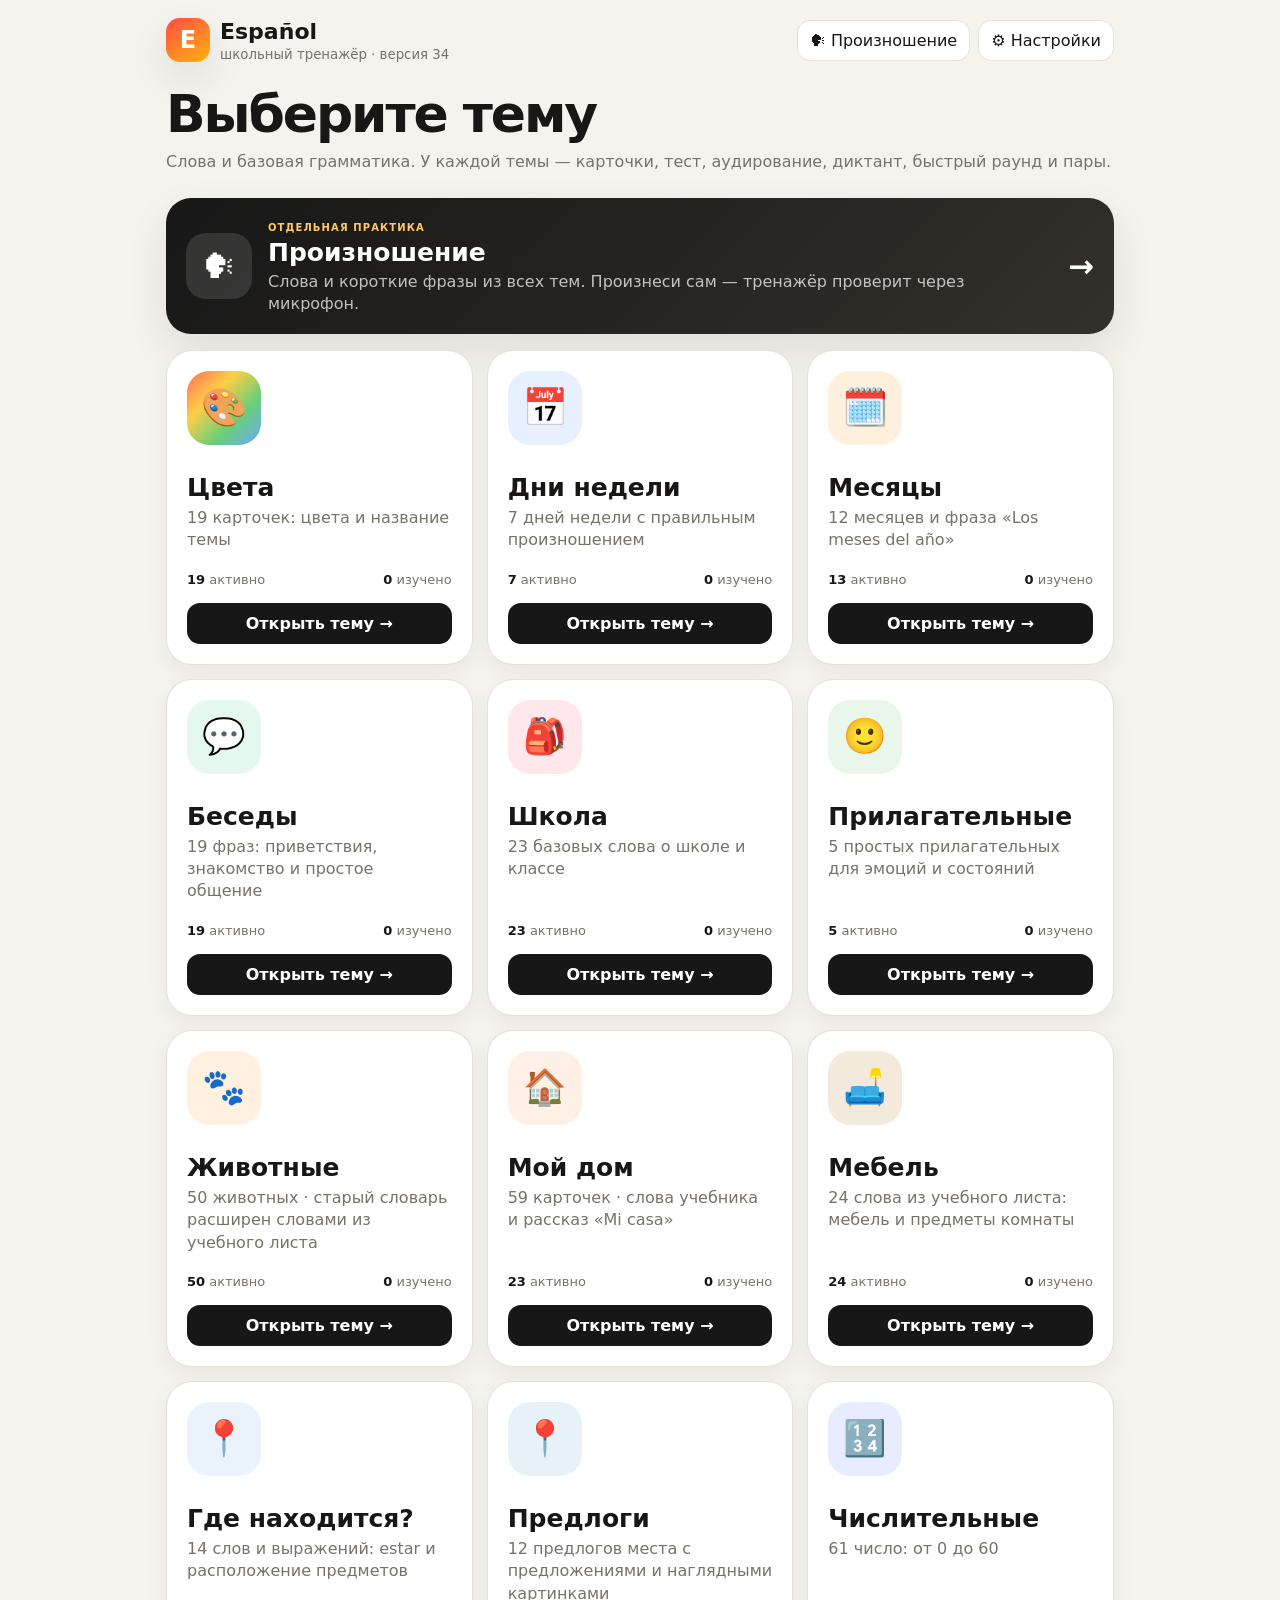
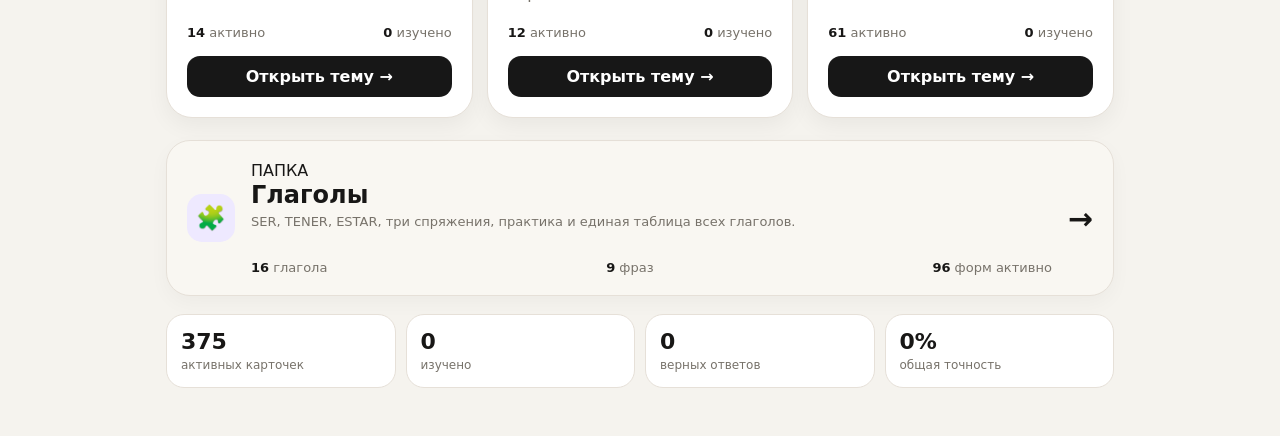
==== commit 2c1d631f: "2" ====
--- a/index.html
+++ b/index.html
@@ -1,12 +1,12 @@
-<!doctype html><html lang="ru"><head><meta charset="utf-8"><meta name="viewport" content="width=device-width,initial-scale=1,viewport-fit=cover"><title>Español — тренажёр</title><link rel="stylesheet" href="styles-v33.css"><link rel="manifest" href="manifest.webmanifest"><meta name="theme-color" content="#f5f3ee"><meta name="mobile-web-app-capable" content="yes"><meta name="apple-mobile-web-app-capable" content="yes"><meta name="apple-mobile-web-app-title" content="Espanol"><link rel="apple-touch-icon" href="icon-192.png"><link rel="icon" href="icon-192.png"><script>if("serviceWorker" in navigator&&(location.protocol==="https:"||location.hostname==="localhost"))addEventListener("load",function(){navigator.serviceWorker.register("sw.js").catch(function(){})});</script></head><body>
+<!doctype html><html lang="ru"><head><meta charset="utf-8"><meta name="viewport" content="width=device-width,initial-scale=1,viewport-fit=cover"><title>Español — тренажёр</title><link rel="stylesheet" href="styles-v34.css"><link rel="manifest" href="manifest.webmanifest"><meta name="theme-color" content="#f5f3ee"><meta name="mobile-web-app-capable" content="yes"><meta name="apple-mobile-web-app-capable" content="yes"><meta name="apple-mobile-web-app-title" content="Espanol"><link rel="apple-touch-icon" href="icon-192.png"><link rel="icon" href="icon-192.png"><script>if("serviceWorker" in navigator&&(location.protocol==="https:"||location.hostname==="localhost"))addEventListener("load",function(){navigator.serviceWorker.register("sw.js").catch(function(){})});</script></head><body>
 <div class="shell">
-  <header class="appbar"><div class="appbar-left"><div class="logo">E</div><div class="appbar-title"><h1>Español</h1><small>школьный тренажёр · версия 33</small></div></div><div class="appbar-actions"><a class="iconbtn" href="pronunciation.html">🗣 Произношение</a><a class="iconbtn" href="settings.html">⚙ Настройки</a></div></header>
+  <header class="appbar"><div class="appbar-left"><div class="logo">E</div><div class="appbar-title"><h1>Español</h1><small>школьный тренажёр · версия 34</small></div></div><div class="appbar-actions"><a class="iconbtn" href="pronunciation.html">🗣 Произношение</a><a class="iconbtn" href="settings.html">⚙ Настройки</a></div></header>
   <h1 class="page-title">Выберите тему</h1><p class="page-sub">Слова и базовая грамматика. У каждой темы — карточки, тест, аудирование, диктант, быстрый раунд и пары.</p>
   <a class="pronunciation-home" href="pronunciation.html"><div class="pronunciation-home-icon">🗣</div><div><span class="eyebrow">ОТДЕЛЬНАЯ ПРАКТИКА</span><h2>Произношение</h2><p>Слова и короткие фразы из всех тем. Произнеси сам — тренажёр проверит через микрофон.</p></div><div class="pronunciation-arrow">→</div></a>
   <section class="topic-grid" id="topics"></section>
   <section class="quick-stats" id="overall"></section>
 </div><div id="toast" class="toast"></div>
-<script src="data-v33.js"></script><script src="common-v33.js"></script><script>
+<script src="data-v34.js"></script><script src="common-v34.js"></script><script>
 const icons={colors:'colors-icon',weekdays:'days-icon',months:'months-icon',conversations:'conversations-icon',school:'school-icon',adjectives:'adjectives-icon',numerals:'numerals-icon',animals:'animals-icon',furniture:'furniture-icon',prepositions:'prepositions-icon',my_home:'home-icon',where_is:'where-icon'};
 const box=document.querySelector('#topics');
 function safeActive(t){return t&&STATE.settings.active[t.id]?activeWords(t):[]}
--- a/styles-v34.css
+++ b/styles-v34.css
@@ -0,0 +1,450 @@
+:root{
+  --bg:#f5f3ee; --panel:#fff; --text:#181716; --muted:#77726a; --line:#e6e0d8;
+  --accent:#ff5b38; --accent2:#ffad13; --ok:#168b55; --bad:#cf3e37;
+  --shadow:0 16px 38px rgba(47,38,25,.10);
+}
+*{box-sizing:border-box}
+html,body{margin:0;min-height:100%;background:var(--bg);color:var(--text);font-family:Inter,ui-sans-serif,system-ui,-apple-system,BlinkMacSystemFont,"Segoe UI",sans-serif}
+button,input,select{font:inherit}button{cursor:pointer}.hidden{display:none!important}
+.shell{max-width:980px;margin:0 auto;padding:18px 16px 48px}
+.appbar{display:flex;align-items:center;justify-content:space-between;gap:12px;margin-bottom:22px}
+.appbar-left{display:flex;align-items:center;gap:10px;min-width:0}.appbar-title{min-width:0}.appbar h1{font-size:22px;margin:0;white-space:nowrap;overflow:hidden;text-overflow:ellipsis}.appbar small{display:block;color:var(--muted);margin-top:3px}
+.logo{width:44px;height:44px;border-radius:14px;background:linear-gradient(145deg,#ff4d45,#ffb30d);display:grid;place-items:center;color:#fff;font-weight:900;font-size:24px;box-shadow:var(--shadow)}
+.iconbtn,.ghostbtn{border:1px solid var(--line);background:var(--panel);border-radius:13px;padding:10px 12px;color:var(--text);text-decoration:none;display:inline-flex;align-items:center;justify-content:center;gap:7px}.iconbtn:hover,.ghostbtn:hover{transform:translateY(-1px)}
+.back{font-weight:800}.page-title{margin:8px 0 6px;font-size:clamp(30px,7vw,52px);letter-spacing:-.04em}.page-sub{color:var(--muted);margin:0 0 24px;line-height:1.5}
+.topic-grid{display:grid;grid-template-columns:repeat(2,1fr);gap:14px}.topic-card{display:flex;flex-direction:column;min-height:260px;padding:20px;border-radius:26px;background:var(--panel);border:1px solid var(--line);box-shadow:0 8px 22px rgba(0,0,0,.05);text-decoration:none;color:inherit;transition:.18s}.topic-card:hover{transform:translateY(-4px);box-shadow:var(--shadow)}
+.topic-icon{width:74px;height:74px;border-radius:22px;display:grid;place-items:center;font-size:37px;margin-bottom:28px}.topic-card h2{font-size:25px;margin:0 0 5px}.topic-card p{color:var(--muted);margin:0;line-height:1.4}.topic-meta{margin-top:auto;padding-top:20px;font-size:13px;color:var(--muted);display:flex;justify-content:space-between}.topic-meta b{color:var(--text)}
+.colors-icon{background:linear-gradient(135deg,#ff6b5b,#ffcf45,#68cf78,#6aa8ff)}.days-icon{background:#e7f0ff}.months-icon{background:#fff0dd}.ser-icon{background:#eee9ff}.conversations-icon{background:#e4f8f0}.school-icon{background:#ffe7ec}.adjectives-icon{background:#e9f7eb}.numerals-icon{background:#e7ecff}.tener-icon{background:#e3f5ef}.animals-icon{background:#fff0df}
+.quick-stats{display:grid;grid-template-columns:repeat(4,1fr);gap:10px;margin-top:18px}.stat{background:var(--panel);border:1px solid var(--line);border-radius:18px;padding:14px}.stat b{font-size:22px;display:block}.stat span{font-size:12px;color:var(--muted)}
+
+.topic-switcher{display:flex;align-items:center;justify-content:space-between;gap:14px;background:var(--panel);border:1px solid var(--line);border-radius:20px;padding:12px 14px;margin:-5px 0 14px;box-shadow:0 5px 16px rgba(0,0,0,.04)}
+.topic-switcher-label{display:flex;flex-direction:column;gap:2px;flex:0 0 auto}.topic-switcher-label b{font-size:14px}.topic-switcher-label span{font-size:11px;color:var(--muted)}
+.topic-switch-buttons{display:flex;gap:7px;overflow:auto;scrollbar-width:none}.topic-switch-buttons::-webkit-scrollbar{display:none}
+.topic-switch{white-space:nowrap;text-decoration:none;color:var(--text);border:1px solid var(--line);background:#f8f6f2;border-radius:13px;padding:10px 12px;font-weight:800;transition:.15s}
+.topic-switch:hover{transform:translateY(-1px);background:#fff}.topic-switch.active{background:#171717;color:#fff;border-color:#171717;box-shadow:0 6px 14px rgba(0,0,0,.14)}
+.topic-cta{margin-top:16px;background:#171717;color:#fff;border-radius:13px;padding:11px 13px;font-weight:850;text-align:center}
+
+.modebar{display:flex;gap:8px;overflow:auto;padding:2px 0 12px;scrollbar-width:none}.modebar::-webkit-scrollbar{display:none}.mode-tab{flex:0 0 auto;border:1px solid var(--line);background:var(--panel);border-radius:14px;padding:10px 13px;font-weight:800}.mode-tab.active{background:#171717;color:#fff;border-color:#171717}
+.workspace{background:var(--panel);border:1px solid var(--line);border-radius:28px;box-shadow:var(--shadow);padding:18px;min-height:560px}.workspace-head{display:flex;justify-content:space-between;align-items:flex-start;gap:12px;margin-bottom:14px}.workspace-head h2{margin:0;font-size:23px}.subtle{color:var(--muted);font-size:13px}.progress{height:8px;background:#efebe5;border-radius:99px;overflow:hidden;margin-bottom:16px}.progress>div{height:100%;background:linear-gradient(90deg,var(--accent),var(--accent2));width:0;transition:.25s}
+.study-layout{display:grid;grid-template-columns:minmax(0,1fr) 270px;gap:16px}.flashcard{border:1px solid var(--line);border-radius:25px;overflow:hidden;min-height:410px;display:flex;flex-direction:column}.visual{flex:1;min-height:270px;display:grid;place-items:center;position:relative;background:#f4f0e9}.visual-emoji{font-size:90px;filter:drop-shadow(0 8px 12px rgba(0,0,0,.08))}.visual-big{font-size:clamp(58px,12vw,110px);font-weight:900;letter-spacing:-.07em;color:#27231e}.visual-word{font-size:clamp(34px,7vw,72px);letter-spacing:-.045em;text-align:center;padding:24px;overflow-wrap:anywhere}.badge{position:absolute;top:14px;left:14px;background:rgba(255,255,255,.86);padding:7px 10px;border-radius:11px;font-weight:800;font-size:12px}.card-copy{padding:20px;display:flex;justify-content:space-between;align-items:flex-end;gap:12px}.es{font-size:clamp(38px,8vw,65px);font-weight:950;letter-spacing:-.05em;line-height:.95}.ru{font-size:18px;color:var(--muted);margin-top:8px}.speak{width:62px;height:62px;border:0;border-radius:20px;background:#171717;color:#fff;font-size:26px}.controls{display:grid;grid-template-columns:1fr 1fr;gap:9px;margin-top:10px}.btn{border:0;border-radius:15px;padding:13px 14px;font-weight:850}.btn.primary{background:#171717;color:#fff}.btn.good{background:#e7f6ed;color:#0a7546}.btn.soft{background:#f1eee8;color:#302d29}.btn.warn{background:#fff0e8;color:#b94325}
+.side{border:1px solid var(--line);background:#fbfaf7;border-radius:22px;padding:15px}.side h3{margin:0 0 10px;font-size:16px}.side label{display:block;font-size:12px;color:var(--muted);margin:12px 0 6px}.side select,.side input[type=range]{width:100%}.side select{padding:10px;border:1px solid var(--line);border-radius:11px;background:white}.check{display:flex!important;align-items:center;gap:8px;color:var(--text)!important;font-size:13px!important}
+.quiz{max-width:700px;margin:0 auto}.prompt{text-align:center;margin:12px 0 22px}.prompt-visual{width:min(280px,78vw);height:210px;border-radius:25px;display:grid;place-items:center;margin:0 auto 15px;border:1px solid var(--line);background:#f3efe7;box-shadow:0 7px 20px rgba(0,0,0,.06)}.prompt-visual strong{font-size:clamp(44px,11vw,82px);letter-spacing:-.05em}.prompt-word{font-size:clamp(40px,9vw,72px);font-weight:950;letter-spacing:-.05em}.options{display:grid;grid-template-columns:1fr 1fr;gap:10px}.option{border:1px solid var(--line);border-radius:16px;background:#fff;padding:16px 14px;font-weight:800;text-align:left}.option.correct{background:#e7f6ed;border-color:#74c99c;color:#086b40}.option.wrong{background:#fdebea;border-color:#e89b96;color:#a52e28}.option:disabled{cursor:default}.feedback{min-height:31px;text-align:center;margin-top:13px;font-weight:800}.feedback.ok{color:var(--ok)}.feedback.bad{color:var(--bad)}
+.audio-wrap,.dict-wrap,.empty{text-align:center;max-width:640px;margin:30px auto}.audio-big{width:104px;height:104px;border:0;border-radius:32px;background:#171717;color:white;font-size:42px;box-shadow:var(--shadow)}.dict-input{width:100%;padding:16px;border-radius:16px;border:2px solid var(--line);font-size:24px;text-align:center;outline:none}.dict-input:focus{border-color:#ff9b83}.choice-grid{display:grid;grid-template-columns:repeat(2,1fr);gap:10px;margin-top:20px}.choice{border:1px solid var(--line);background:#fff;border-radius:16px;padding:18px;font-weight:800}.color-choice{aspect-ratio:1.25;border:4px solid white;border-radius:20px;box-shadow:0 5px 15px rgba(0,0,0,.12);outline:1px solid rgba(0,0,0,.08)}.choice.wrong{background:#fdebea;border-color:#e89b96;color:#a52e28;animation:wrongShake .28s ease}.choice.correct{background:#e7f6ed;border-color:#74c99c;color:#086b40}.color-choice.wrong{outline:4px solid #d83b35;animation:wrongShake .28s ease}.color-choice.correct{outline:4px solid #168a53}@keyframes wrongShake{0%,100%{transform:translateX(0)}25%{transform:translateX(-5px)}75%{transform:translateX(5px)}}
+.speed-head{text-align:center;margin-bottom:14px}.speed-head b{font-size:45px}.match-grid{display:grid;grid-template-columns:repeat(4,1fr);gap:9px}.match-card{min-height:92px;border:1px solid var(--line);border-radius:16px;background:#fff;padding:8px;font-weight:850;display:grid;place-items:center;text-align:center}.match-card.selected{outline:4px solid #ffb69f}.match-card.matched{pointer-events:none}
+.settings-card{background:var(--panel);border:1px solid var(--line);border-radius:24px;padding:18px;margin-bottom:14px;box-shadow:0 7px 20px rgba(0,0,0,.04)}.settings-card h2{margin:0 0 5px}.settings-card p{margin:0 0 15px;color:var(--muted)}.settings-actions{display:flex;gap:8px;flex-wrap:wrap;margin:10px 0 15px}.dict-list{display:grid;grid-template-columns:1fr 1fr;gap:8px}.word-row{display:grid;grid-template-columns:auto auto 1fr auto;align-items:center;gap:10px;border:1px solid var(--line);border-radius:14px;padding:10px;background:#fff}.word-row.off{opacity:.48}.dot{width:25px;height:25px;border-radius:8px;border:1px solid rgba(0,0,0,.08)}.word-main b{display:block}.word-main span{font-size:12px;color:var(--muted)}.switch{position:relative;width:42px;height:24px}.switch input{opacity:0;width:0;height:0}.slider{position:absolute;inset:0;background:#c9c5be;border-radius:99px;transition:.2s}.slider:before{content:"";position:absolute;width:18px;height:18px;left:3px;top:3px;background:#fff;border-radius:50%;transition:.2s}.switch input:checked+.slider{background:#171717}.switch input:checked+.slider:before{transform:translateX(18px)}
+.toast{position:fixed;left:50%;bottom:22px;transform:translate(-50%,18px);opacity:0;background:#171717;color:#fff;padding:11px 15px;border-radius:13px;transition:.2s;pointer-events:none;z-index:20}.toast.show{opacity:1;transform:translate(-50%,0)}
+@media(max-width:780px){.topic-switcher{display:block}.topic-switcher-label{margin-bottom:9px}.topic-switch-buttons{width:100%}.topic-switch{flex:1 0 auto;text-align:center}.topic-grid{grid-template-columns:1fr}.topic-card{min-height:190px}.topic-icon{margin-bottom:18px}.study-layout{grid-template-columns:1fr}.side{order:-1}.quick-stats{grid-template-columns:1fr 1fr}.dict-list{grid-template-columns:1fr}.match-grid{grid-template-columns:repeat(3,1fr)}}
+@media(max-width:520px){.shell{padding:12px 10px 36px}.appbar{margin-bottom:15px}.appbar small{display:none}.page-title{font-size:35px}.workspace{padding:13px;border-radius:22px;min-height:500px}.options,.choice-grid{grid-template-columns:1fr}.match-grid{grid-template-columns:repeat(3,1fr)}.mode-tab{padding:9px 11px}.visual{min-height:240px}.card-copy{padding:16px}.settings-card{padding:13px}}
+
+
+/* SER grammar topic */
+.grammar-visual{background:linear-gradient(145deg,#f3efff,#faf8ff)}
+.grammar-pair{display:flex;align-items:center;justify-content:center;gap:18px;flex-wrap:wrap;padding:32px;text-align:center}
+.grammar-pair span{font-size:clamp(30px,7vw,58px);font-weight:850;letter-spacing:-.04em}
+.grammar-pair i{font-size:32px;color:#9187a8;font-style:normal}
+.grammar-pair strong{font-size:clamp(46px,10vw,82px);font-weight:950;color:#684cc4;letter-spacing:-.05em}
+.ser-main{font-size:clamp(30px,6.3vw,54px);line-height:1.02}
+.ser-form{color:#684cc4}
+.examples{border-top:1px solid var(--line);background:#fbf9ff;padding:16px 20px 18px}
+.examples-title{font-size:11px;font-weight:900;text-transform:uppercase;letter-spacing:.08em;color:#8b829b;margin-bottom:8px}
+.example{display:grid;grid-template-columns:1fr 1fr;gap:10px;padding:8px 0;border-top:1px dashed #e4deef}
+.example:first-of-type{border-top:0}.example b{font-size:15px}.example span{font-size:14px;color:var(--muted)}
+.grammar-prompt{background:linear-gradient(145deg,#f3efff,#faf8ff);height:auto;min-height:190px;padding:22px;display:flex;flex-direction:column;justify-content:center}
+.grammar-pronoun{font-size:clamp(32px,8vw,58px);font-weight:950;letter-spacing:-.045em;line-height:1.02}
+.grammar-ru{font-size:16px;color:var(--muted);margin-top:10px}
+.grammar-option{text-align:center;font-size:clamp(24px,5vw,34px);color:#5f43bd}
+.ser-choice{display:flex;flex-direction:column;gap:5px;text-align:center}.ser-choice b{font-size:17px}.ser-choice span{font-size:25px;color:#684cc4;font-weight:950}
+.grammar-match{font-size:16px}.grammar-match:nth-child(n){overflow-wrap:anywhere}
+.ser-rule{margin-top:18px;padding:13px;border-radius:14px;background:#f0ecfb;display:flex;flex-direction:column;gap:5px}.ser-rule b{font-size:14px}.ser-rule span{font-size:12px;line-height:1.45;color:#625a70}
+.grammar-chip{min-width:74px;max-width:105px;padding:6px 7px;border-radius:9px;background:#f0ecfb;color:#5f43bd;font-size:10px;font-weight:850;text-align:center;line-height:1.15}
+.text-dot{display:grid;place-items:center;background:#f0ede7;font-size:9px;font-weight:900;overflow:hidden}
+@media(max-width:520px){.example{grid-template-columns:1fr;gap:3px}.grammar-pair{gap:10px;padding:22px 12px}.grammar-chip{min-width:58px;max-width:78px;font-size:9px}.word-row{gap:7px}}
+
+/* v7 interaction feedback */
+.example{grid-template-columns:1fr auto;align-items:center;gap:10px}
+.example-copy{display:grid;grid-template-columns:1fr 1fr;gap:10px;align-items:center}
+.example-speak{width:38px;height:38px;border:1px solid var(--line);border-radius:12px;background:#fff;display:grid;place-items:center;font-size:17px;box-shadow:0 3px 10px rgba(0,0,0,.04)}
+.example-speak:hover{transform:translateY(-1px)}
+.test-examples{margin-top:16px;border:1px solid #e4deef;border-radius:18px;overflow:hidden;text-align:left}
+.wrong-input{border-color:#d83b35!important;background:#fff2f1;animation:wrongShake .28s ease}
+.match-card.matched{opacity:1;pointer-events:none;outline:4px solid #168a53;border-color:#168a53;background:#edf9f2;color:#086b40;box-shadow:0 0 0 2px rgba(22,138,83,.08)}
+.match-card.pair-wrong{outline:4px solid #d83b35;border-color:#d83b35;background:#fff0ef;animation:wrongShake .28s ease}
+.match-color{display:block;width:100%;height:100%;min-height:72px;border-radius:11px;border:1px solid rgba(0,0,0,.08)}
+.color-match-card{padding:7px;background:#fff}
+.color-match-card.matched .match-color{box-shadow:inset 0 0 0 2px rgba(255,255,255,.8)}
+.match-actions{text-align:center;margin-top:14px}
+@media(max-width:520px){.example-copy{grid-template-columns:1fr;gap:3px}.example{grid-template-columns:1fr auto}.example-speak{width:42px;height:42px}}
+.test-next{text-align:center;margin-top:12px}
+
+
+/* v8: top/right navigation and pronunciation practice */
+.appbar-actions{display:flex;gap:8px;align-items:center;flex-wrap:wrap;justify-content:flex-end}
+.workspace-head-right{display:flex;align-items:flex-end;gap:10px;flex-direction:column;min-width:max-content}
+.workspace-actions{display:flex;gap:7px;align-items:center;justify-content:flex-end;flex-wrap:wrap}
+.head-nav{border:1px solid var(--line);border-radius:13px;padding:10px 13px;font-weight:850;background:#f5f2ec;color:var(--text)}
+.head-nav.primary{background:#171717;color:#fff;border-color:#171717}.head-nav.secondary{background:#f3f0ea}
+.pronunciation-home{margin:0 0 16px;display:grid;grid-template-columns:auto 1fr auto;gap:16px;align-items:center;text-decoration:none;color:inherit;background:linear-gradient(135deg,#171717,#34302b);color:#fff;border-radius:25px;padding:18px 20px;box-shadow:var(--shadow)}
+.pronunciation-home-icon{width:66px;height:66px;border-radius:20px;background:rgba(255,255,255,.12);display:grid;place-items:center;font-size:34px}.pronunciation-home h2{margin:3px 0 4px;font-size:25px}.pronunciation-home p{margin:0;color:rgba(255,255,255,.72);line-height:1.4}.pronunciation-home .eyebrow{font-size:10px;font-weight:900;letter-spacing:.11em;color:#ffc969}.pronunciation-arrow{font-size:31px;font-weight:900}
+.pronunciation-workspace{min-height:600px}.pronounce-card{max-width:760px;margin:28px auto 0;text-align:center;border:1px solid var(--line);border-radius:27px;padding:30px 26px;background:linear-gradient(180deg,#fff,#fbfaf7);box-shadow:0 7px 20px rgba(0,0,0,.045)}
+.pronounce-meta{display:flex;justify-content:center;gap:8px;align-items:center;margin-bottom:26px}.pronounce-meta span,.pronounce-meta b{font-size:11px;padding:7px 10px;border-radius:99px;background:#f1eee8}.pronounce-meta b{text-transform:uppercase;letter-spacing:.06em;color:#6f675e}
+.pronounce-target{font-size:clamp(36px,7.5vw,68px);line-height:1.08;font-weight:950;letter-spacing:-.045em;overflow-wrap:anywhere}.pronounce-translation{font-size:14px;color:var(--muted);margin-top:12px;min-height:20px}
+.pronounce-actions{display:grid;grid-template-columns:1fr 1fr;gap:12px;max-width:520px;margin:30px auto 0}.pronounce-listen,.pronounce-mic{border:0;border-radius:19px;padding:16px;font-weight:900;font-size:17px}.pronounce-listen{background:#f0ede7;color:#282522}.pronounce-mic{background:#171717;color:#fff}.pronounce-mic.recording{background:#c73d36;box-shadow:0 0 0 7px rgba(199,61,54,.13);animation:micPulse 1s ease-in-out infinite}.pronounce-mic.disabled{opacity:.4;cursor:not-allowed}
+.speech-status{margin:22px auto 0;font-size:14px;font-weight:800;min-height:22px}.speech-status.listening{color:#9c4e00}.speech-status.ok{color:var(--ok)}.speech-status.bad{color:var(--bad)}.recognized{font-size:12px;color:var(--muted);margin-top:6px;min-height:18px}
+@keyframes micPulse{50%{transform:scale(1.025)}}
+@media(max-width:620px){.appbar-actions{gap:5px}.appbar-actions .iconbtn{font-size:12px;padding:9px}.workspace-head{align-items:stretch}.workspace-head-right{align-items:flex-end}.workspace-actions{width:100%}.head-nav{min-height:44px}.pronunciation-home{grid-template-columns:auto 1fr;padding:15px}.pronunciation-arrow{display:none}.pronunciation-home-icon{width:56px;height:56px}.pronounce-card{margin-top:16px;padding:24px 14px}.pronounce-actions{grid-template-columns:1fr}.pronounce-listen,.pronounce-mic{min-height:54px}}
+
+/* v9: pronunciation practice filters */
+.pron-settings{margin:16px 0 22px;border:1px solid var(--line);border-radius:24px;background:#fbfaf7;padding:18px;box-shadow:0 8px 25px rgba(0,0,0,.045)}
+.pron-settings.hidden{display:none}.pron-settings-head{display:flex;justify-content:space-between;gap:16px;align-items:flex-start;margin-bottom:16px}.pron-settings-head h3{margin:0 0 4px;font-size:21px}.pron-settings-head p{margin:0;color:var(--muted);font-size:13px}.settings-close{border:0;background:#eeeae3;width:36px;height:36px;border-radius:12px;font-size:24px;line-height:1;color:#554f48}
+.pron-settings-grid{display:grid;grid-template-columns:1fr 1.05fr;gap:16px}.pron-setting-group{border:1px solid var(--line);border-radius:18px;background:white;padding:14px}.pron-group-title{display:flex;align-items:center;justify-content:space-between;gap:10px;margin-bottom:11px}.mini-actions{display:flex;gap:6px}.mini-actions button{border:1px solid var(--line);background:#f6f3ed;border-radius:10px;padding:7px 9px;font-size:11px;font-weight:800}
+.pron-topic-options{display:grid;grid-template-columns:1fr 1fr;gap:8px}.pron-topic-check{display:grid;grid-template-columns:auto auto 1fr;align-items:center;gap:8px;border:1px solid var(--line);border-radius:14px;padding:10px;cursor:pointer}.pron-topic-check:has(input:checked){border-color:#9d8af0;background:#f7f4ff}.pron-topic-check input{width:18px;height:18px}.pron-topic-icon{font-size:22px}.pron-topic-check b{display:block;font-size:13px}.pron-topic-check small{display:block;font-size:10px;color:var(--muted);margin-top:2px}
+.pron-content-options{display:grid;gap:8px}.pron-radio{display:grid;grid-template-columns:auto 1fr;gap:10px;align-items:flex-start;border:1px solid var(--line);border-radius:14px;padding:11px;cursor:pointer}.pron-radio:has(input:checked){border-color:#ff9d88;background:#fff6f2}.pron-radio input{width:18px;height:18px;margin-top:1px}.pron-radio b{display:block;font-size:13px}.pron-radio small{display:block;color:var(--muted);font-size:11px;line-height:1.35;margin-top:3px}
+.pron-settings-summary{display:flex;align-items:center;justify-content:space-between;gap:12px;margin-top:14px;padding-top:14px;border-top:1px solid var(--line)}.pron-settings-summary span{font-size:12px;color:var(--muted);font-weight:700}
+@media(max-width:760px){.pron-settings-grid{grid-template-columns:1fr}.pron-topic-options{grid-template-columns:1fr 1fr}.pron-settings-summary{align-items:stretch;flex-direction:column}.pron-settings-summary .head-nav{width:100%}}
+@media(max-width:430px){.pron-topic-options{grid-template-columns:1fr}.pron-settings{padding:13px}.pron-setting-group{padding:11px}.mini-actions button{padding:6px 7px}}
+
+
+/* v9.1: conversations + school */
+.pron-hint{display:block;margin-top:9px;font-size:15px;font-weight:750;letter-spacing:0;color:var(--muted);line-height:1.2}
+.conversation-main{font-size:clamp(27px,5.8vw,50px);line-height:1.04;overflow-wrap:anywhere}
+.topic-card .conversations-icon,.topic-card .school-icon,.topic-card .adjectives-icon,.topic-card .numerals-icon,.topic-card .animals-icon{font-size:35px}
+@media(max-width:520px){
+  .conversation-main{font-size:clamp(25px,8vw,40px)}
+}
+
+
+/* v9.2: voice controls in card footer + integrated pronunciation checking */
+.study-single{max-width:780px;margin:0 auto}
+.quiz-card-shell{max-width:820px;margin:0 auto}
+.voice-footer{border-top:1px solid var(--line);margin-top:18px;padding:15px 16px 14px;background:#faf8f4;border-radius:0 0 22px 22px}
+.flashcard>.voice-footer{margin-top:0;border-radius:0;background:#faf8f4}
+.voice-footer-title{display:flex;justify-content:space-between;align-items:baseline;gap:12px;margin-bottom:12px}.voice-footer-title b{font-size:13px}.voice-footer-title span{font-size:11px;color:var(--muted);text-align:right}
+.voice-settings-row{display:grid;grid-template-columns:minmax(180px,1.25fr) minmax(180px,1fr) auto;gap:12px;align-items:end}.voice-field{display:flex;flex-direction:column;gap:6px;font-size:11px;color:var(--muted);font-weight:750}.voice-field select{width:100%;min-width:0;padding:9px 10px;border:1px solid var(--line);border-radius:11px;background:#fff;color:var(--text)}.voice-field input[type=range]{width:100%}.voice-auto{display:flex;align-items:center;gap:7px;font-size:12px;color:var(--text);padding-bottom:8px;white-space:nowrap}
+.pron-check-row{display:flex;gap:8px;margin-top:13px}.pron-check-listen,.pron-check-mic{border:1px solid var(--line);border-radius:13px;padding:11px 13px;font-weight:850;background:#fff;color:var(--text)}.pron-check-mic{background:#171717;color:#fff;border-color:#171717}.pron-check-listen:disabled,.pron-check-mic:disabled{opacity:.38;cursor:not-allowed}.pron-check-mic.recording{background:#c73d36;border-color:#c73d36;box-shadow:0 0 0 6px rgba(199,61,54,.12);animation:micPulse 1s ease-in-out infinite}
+.pron-check-status{min-height:18px;margin-top:10px;font-size:12px;font-weight:750;color:var(--muted)}.pron-check-status.listening{color:#9c4e00}.pron-check-status.ok{color:var(--ok)}.pron-check-status.bad{color:var(--bad)}.pron-check-recognized{min-height:16px;margin-top:3px;font-size:11px;color:var(--muted)}
+.audio-wrap>.voice-footer,.dict-wrap>.voice-footer{margin-left:-0px;margin-right:-0px}
+@media(max-width:780px){.voice-settings-row{grid-template-columns:1fr 1fr}.voice-auto{grid-column:1/-1}.study-layout{display:block}.side{display:none}}
+@media(max-width:560px){.voice-footer{padding:13px 12px}.voice-footer-title{display:block}.voice-footer-title span{display:block;text-align:left;margin-top:4px}.voice-settings-row{grid-template-columns:1fr}.voice-auto{grid-column:auto;padding:2px 0}.pron-check-row{display:grid;grid-template-columns:1fr 1fr}.pron-check-listen,.pron-check-mic{min-height:46px;padding:10px 8px;font-size:12px}}
+
+
+/* School object illustrations */
+.school-svg{width:1.15em;height:1.15em;display:inline-block;vertical-align:-.14em;overflow:visible}
+.visual-big .school-svg,.prompt-visual .school-svg{width:min(150px,38vw);height:min(150px,38vw);vertical-align:middle}
+.text-dot .school-svg{width:26px;height:26px;vertical-align:middle}
+
+
+/* v17: folder "Глаголы" */
+.topic-grid{display:block}
+.topic-section-grid{display:grid;grid-template-columns:repeat(3,minmax(0,1fr));gap:14px}
+.topic-folder{margin-top:22px;padding:18px;border:1px solid var(--line);border-radius:24px;background:#f9f7f2}
+.topic-folder-head{display:flex;align-items:center;gap:12px;margin-bottom:14px}
+.topic-folder-head h2{margin:1px 0 3px;font-size:22px}
+.topic-folder-head p{margin:0;color:var(--muted);font-size:13px}
+.topic-folder-icon{width:48px;height:48px;border-radius:15px;background:#eee9ff;display:grid;place-items:center;font-size:24px;flex:0 0 auto}
+.verb-grid{display:grid;grid-template-columns:repeat(2,minmax(0,1fr));gap:14px}
+.topic-switch-group-label{align-self:center;padding:7px 8px;font-size:10px;font-weight:900;letter-spacing:.08em;text-transform:uppercase;color:var(--muted)}
+@media(max-width:850px){.topic-section-grid{grid-template-columns:repeat(2,minmax(0,1fr))}}
+@media(max-width:560px){.topic-section-grid,.verb-grid{grid-template-columns:1fr}.topic-folder{padding:14px;border-radius:20px}}
+
+
+/* v19: hierarchical verb folder */
+.estar-icon{background:#e7f2ff}.verb-practice-icon{background:#fff0e8}
+.topic-grid{display:block}
+.topic-section-grid{display:grid;grid-template-columns:repeat(3,minmax(0,1fr));gap:14px}
+.topic-folder-card{margin-top:22px;display:grid;grid-template-columns:auto 1fr auto;align-items:center;gap:16px;text-decoration:none;color:inherit;border:1px solid var(--line);border-radius:24px;background:#f9f7f2;padding:20px;box-shadow:0 7px 20px rgba(0,0,0,.035);transition:.18s}
+.topic-folder-card:hover{transform:translateY(-2px);box-shadow:var(--shadow)}
+.topic-folder-copy h2{margin:1px 0 5px;font-size:24px}.topic-folder-copy p{margin:0 0 11px;color:var(--muted);font-size:13px}.topic-folder-arrow{font-size:30px;font-weight:700}
+.verb-folder-grid{display:grid;grid-template-columns:repeat(3,minmax(0,1fr));gap:14px;margin-bottom:18px}
+.nested-folder{border:1px solid var(--line);border-radius:24px;background:#f9f7f2;overflow:hidden;margin-top:18px}
+.nested-folder>summary{list-style:none;cursor:pointer;display:grid;grid-template-columns:auto 1fr auto;align-items:center;gap:12px;padding:17px 18px}.nested-folder>summary::-webkit-details-marker{display:none}
+.nested-folder>summary b{display:block;font-size:19px}.nested-folder>summary small{display:block;color:var(--muted);margin-top:3px}.nested-folder-icon{width:44px;height:44px;border-radius:14px;background:#fff0e8;display:grid;place-items:center;font-size:23px}.nested-folder-arrow{font-size:22px;transition:.2s}.nested-folder[open] .nested-folder-arrow{transform:rotate(180deg)}.nested-folder-content{padding:0 18px 18px}.nested-folder-content .topic-card{max-width:520px}
+.folder-back-note{display:flex;align-items:center;gap:8px;color:var(--muted);font-size:12px;margin:-4px 0 14px}.folder-back-note a{color:inherit;font-weight:800}
+@media(max-width:850px){.topic-section-grid,.verb-folder-grid{grid-template-columns:repeat(2,minmax(0,1fr))}}
+@media(max-width:560px){.topic-section-grid,.verb-folder-grid{grid-template-columns:1fr}.topic-folder-card{grid-template-columns:auto 1fr;padding:15px}.topic-folder-arrow{display:none}.nested-folder>summary{padding:14px}.nested-folder-content{padding:0 14px 14px}}
+
+
+/* v21: all-six-forms study mode for verbs */
+.verb-overview{max-width:820px;margin:10px auto 0}
+.verb-overview-top{display:flex;align-items:center;justify-content:space-between;gap:18px;padding:18px;border:1px solid var(--line);border-radius:22px;background:#fbfaf7;margin-bottom:12px}
+.verb-overview-top h3{font-size:25px;margin:7px 0 5px}.verb-overview-top p{margin:0;color:var(--muted);line-height:1.45}
+.verb-overview-badge{display:inline-flex;border:1px solid var(--line);background:#fff;border-radius:999px;padding:6px 10px;font-size:12px;font-weight:900;letter-spacing:.04em}
+.verb-speak-all{flex:0 0 auto;border:0;border-radius:16px;background:#171717;color:#fff;padding:14px 17px;font-weight:900;display:inline-flex;align-items:center;gap:7px;min-height:50px}
+.verb-form-grid{display:grid;grid-template-columns:repeat(3,minmax(0,1fr));gap:10px}
+.verb-form-card{position:relative;min-width:0;border:1px solid var(--line);border-radius:20px;background:#fff;padding:16px;box-shadow:0 5px 15px rgba(0,0,0,.035)}
+.verb-form-num{position:absolute;right:11px;top:10px;color:#aaa39a;font-size:11px;font-weight:900}.verb-form-pronoun{display:block;color:var(--muted);font-size:12px;font-weight:800;line-height:1.25;padding-right:22px;min-height:30px}
+.verb-form-card strong{display:block;font-size:clamp(27px,4vw,38px);letter-spacing:-.04em;margin:8px 0 3px;overflow-wrap:anywhere}.verb-form-card small{color:var(--muted)}
+.verb-audio-order{margin-top:12px;border-radius:16px;background:#f3efe8;padding:12px 14px;font-size:13px;line-height:1.5;overflow-wrap:anywhere}
+@media(max-width:620px){
+  .verb-overview{margin-top:4px}.verb-overview-top{align-items:stretch;flex-direction:column;padding:14px;border-radius:18px;gap:12px}.verb-overview-top h3{font-size:21px}.verb-speak-all{width:100%;justify-content:center}
+  .verb-form-grid{grid-template-columns:repeat(2,minmax(0,1fr));gap:8px}.verb-form-card{padding:13px 11px;border-radius:16px}.verb-form-pronoun{font-size:10px;min-height:27px;padding-right:16px}.verb-form-card strong{font-size:26px}.verb-audio-order{font-size:12px}
+  .modebar{margin-left:-2px;margin-right:-2px;padding-bottom:10px}.mode-tab{min-height:42px}
+}
+@media(max-width:360px){.verb-form-card strong{font-size:23px}.verb-form-card{padding:12px 9px}.verb-form-pronoun{font-size:9px}}
+
+
+/* v22: first-conjugation subsection and highlighted endings */
+.verb-section{margin-bottom:18px}.verb-section-head{margin:0 0 11px}.verb-section-head h2{margin:3px 0 0;font-size:21px}
+.first-conj-folder .nested-folder-icon{background:#e9f2ff}.first-conj-note{margin:0 0 12px;padding:11px 13px;border-radius:14px;background:#fff;border:1px solid var(--line);font-size:13px;color:var(--muted)}
+.first-conj-note b{color:var(--text)}.first-conj-note span{color:var(--accent);font-weight:950}.first-conj-grid{margin-bottom:0}
+.verb-ending{color:var(--accent);font-weight:950}.ending-help{display:inline;font-weight:850;color:var(--accent)}
+.ser-main .verb-ending,.grammar-pair .verb-ending,.verb-form-card .verb-ending{color:var(--accent)}
+@media(max-width:620px){.first-conj-note{font-size:12px;line-height:1.55}.first-conj-grid{grid-template-columns:1fr}.verb-section-head h2{font-size:19px}}
+
+
+/* v23: new vocabulary topics */
+.furniture-icon{background:#f4eadc}.prepositions-icon{background:#e7f2f8}
+.topic-card .furniture-icon,.topic-card .prepositions-icon{font-size:35px}
+
+/* Preposition diagrams */
+.prep-visual{background:linear-gradient(180deg,#f8fbfd,#eef4f6);display:grid;place-items:center}
+.prep-svg{width:min(180px,85%);height:auto;display:block}
+.prompt-visual.prep-visual .prep-svg{width:min(260px,88%)}
+
+/* Numerals: sequential learning mode */
+.number-overview{max-width:960px;margin:10px auto 0}
+.number-overview-top{display:flex;align-items:center;justify-content:space-between;gap:18px;padding:18px;border:1px solid var(--line);border-radius:22px;background:#fbfaf7;margin-bottom:12px}
+.number-overview-top h3{font-size:25px;margin:7px 0 5px}.number-overview-top p{margin:0;color:var(--muted);line-height:1.45}
+.number-grid{display:grid;grid-template-columns:repeat(6,minmax(0,1fr));gap:8px}
+.number-cell{border:1px solid var(--line);border-radius:15px;background:#fff;padding:11px 8px;text-align:center;min-width:0}
+.number-cell b{display:block;font-size:21px}.number-cell span{display:block;margin-top:4px;color:var(--muted);font-weight:800;font-size:12px;overflow-wrap:anywhere}
+
+/* Verbs directory */
+.all-verbs-link{display:grid;grid-template-columns:auto 1fr auto;align-items:center;gap:12px;margin:14px 0 18px;padding:14px 16px;border:1px solid var(--line);border-radius:18px;background:#fff;text-decoration:none;color:inherit}
+.all-verbs-link>span{font-size:25px}.all-verbs-link b{display:block}.all-verbs-link small{display:block;color:var(--muted);margin-top:3px}.all-verbs-link>strong{font-size:24px}
+.second-conj-folder .nested-folder-icon{background:#eaf7ec}.third-conj-folder .nested-folder-icon{background:#fff0df}
+
+.all-verbs-table{display:grid;gap:11px;margin-top:16px}
+.all-verb-row{display:grid;grid-template-columns:minmax(180px,.85fr) minmax(0,2.3fr);gap:14px;border:1px solid var(--line);background:#fff;border-radius:20px;padding:14px}
+.all-verb-left{padding:5px 7px}.all-verb-left h2{font-size:25px;margin:7px 0 2px;text-transform:lowercase}.all-verb-left p{margin:0 0 10px;color:var(--muted);font-weight:750}.all-verb-left a{font-size:12px;font-weight:850;color:var(--text)}
+.all-verb-forms{display:grid;grid-template-columns:repeat(6,minmax(0,1fr));gap:7px}
+.all-verb-form{min-width:0;border-radius:13px;background:#f7f4ef;padding:10px 7px;text-align:center;display:flex;flex-direction:column;justify-content:center}
+.all-verb-form small{font-size:9px;color:var(--muted);line-height:1.15;min-height:22px}.all-verb-form b{font-size:clamp(15px,1.8vw,22px);overflow-wrap:anywhere}
+
+/* v23 mobile */
+@media(max-width:820px){
+  .number-grid{grid-template-columns:repeat(4,minmax(0,1fr))}
+  .all-verb-row{grid-template-columns:1fr}.all-verb-left{display:grid;grid-template-columns:auto 1fr auto;align-items:center;gap:8px}.all-verb-left .verb-overview-badge{grid-row:1/3}.all-verb-left h2{margin:0}.all-verb-left p{margin:0}.all-verb-left a{grid-column:1/-1}
+  .all-verb-forms{grid-template-columns:repeat(3,minmax(0,1fr))}
+}
+@media(max-width:560px){
+  .number-overview-top{align-items:stretch;flex-direction:column;padding:14px}.number-overview-top .verb-speak-all{width:100%;justify-content:center}
+  .number-grid{grid-template-columns:repeat(3,minmax(0,1fr));gap:6px}.number-cell{padding:9px 5px}.number-cell b{font-size:18px}.number-cell span{font-size:10px}
+  .all-verbs-link{grid-template-columns:auto 1fr;padding:12px}.all-verbs-link>strong{display:none}
+  .all-verb-row{padding:11px;border-radius:17px}.all-verb-left{grid-template-columns:auto 1fr}.all-verb-left .verb-overview-badge{grid-row:auto}.all-verb-left h2{font-size:22px}.all-verb-left p{grid-column:1/-1}.all-verb-forms{grid-template-columns:repeat(2,minmax(0,1fr));gap:6px}.all-verb-form{padding:9px 5px}.all-verb-form b{font-size:20px}
+  .prep-svg{width:min(165px,92%)}
+}
+
+
+/* v24: numerals — 0 separately, then strict rows of five */
+.number-zero-row{display:flex;justify-content:flex-start;margin:0 0 10px}
+.number-zero-row .number-cell{width:min(150px,100%)}
+.number-five-rows{display:grid;gap:8px}
+.number-five-row{display:grid;grid-template-columns:repeat(5,minmax(0,1fr));gap:8px}
+.number-cell{position:relative;transition:transform .16s ease,box-shadow .16s ease,border-color .16s ease,background .16s ease}
+.number-cell em{display:block;margin-top:5px;font-size:8px;line-height:1.1;font-style:normal;font-weight:900;text-transform:uppercase;letter-spacing:.04em;color:#a34b2d}
+.number-cell.decade-number{background:#fff0e5;border-color:#e5a17f;box-shadow:inset 0 0 0 1px rgba(205,100,55,.08)}
+.number-cell.decade-number b,.number-cell.decade-number span{color:#a84728}
+.number-cell.is-speaking{z-index:2;transform:translateY(-2px) scale(1.035);background:#fff8cf;border-color:#d9ad28;box-shadow:0 0 0 3px rgba(226,183,54,.2),0 8px 22px rgba(75,58,18,.14)}
+.number-cell.is-speaking b{color:#7b5a00}
+.verb-speak-all.speaking{opacity:.88}
+@media(max-width:560px){
+  .number-five-row{grid-template-columns:repeat(5,minmax(0,1fr));gap:4px}
+  .number-zero-row{margin-bottom:7px}
+  .number-zero-row .number-cell{width:20%}
+  .number-cell{padding:8px 3px;border-radius:12px}
+  .number-cell b{font-size:17px}
+  .number-cell span{font-size:9px;line-height:1.1;overflow-wrap:anywhere}
+  .number-cell em{font-size:6px;letter-spacing:0}
+}
+
+
+/* v25: interactive numeral playback */
+.number-cell{font:inherit;color:inherit;appearance:none;-webkit-appearance:none;width:100%;cursor:pointer}
+.number-cell:hover{border-color:#b9a98e;box-shadow:0 4px 12px rgba(54,45,30,.08)}
+.number-cell:focus-visible{outline:3px solid rgba(72,112,190,.28);outline-offset:2px}
+.number-cell.is-speaking{cursor:pointer}
+.verb-speak-all.speaking{cursor:pointer}
+
+/* v25: conjugation colors on the unified verbs page */
+.all-verb-row.conj-1{--conj-color:#e45b3e;--conj-soft:#fff0eb;border-left:5px solid var(--conj-color)}
+.all-verb-row.conj-2{--conj-color:#3279c8;--conj-soft:#edf5ff;border-left:5px solid var(--conj-color)}
+.all-verb-row.conj-3{--conj-color:#258767;--conj-soft:#eaf8f2;border-left:5px solid var(--conj-color)}
+.all-verb-row.conj-1 .verb-overview-badge,
+.all-verb-row.conj-2 .verb-overview-badge,
+.all-verb-row.conj-3 .verb-overview-badge{color:var(--conj-color);border-color:color-mix(in srgb,var(--conj-color) 36%,#ddd);background:var(--conj-soft)}
+.all-verb-row.conj-1 .infinitive-ending,
+.all-verb-row.conj-2 .infinitive-ending,
+.all-verb-row.conj-3 .infinitive-ending,
+.all-verb-row.conj-1 .verb-ending,
+.all-verb-row.conj-2 .verb-ending,
+.all-verb-row.conj-3 .verb-ending{color:var(--conj-color)}
+.all-verb-row.conj-1 .all-verb-form,
+.all-verb-row.conj-2 .all-verb-form,
+.all-verb-row.conj-3 .all-verb-form{background:color-mix(in srgb,var(--conj-soft) 48%,#f7f4ef)}
+
+/* Keep every conjugated form on a single line */
+.all-verb-form{overflow:hidden}
+.all-verb-form b{
+  display:block;
+  white-space:nowrap;
+  word-break:normal;
+  overflow-wrap:normal;
+  hyphens:none;
+  font-size:clamp(14px,1.45vw,20px);
+  letter-spacing:-.015em;
+}
+.all-verb-form .verb-ending{white-space:nowrap}
+.all-verb-left h2{white-space:nowrap;word-break:normal;overflow-wrap:normal}
+.infinitive-ending{white-space:nowrap}
+.verb-form-card strong{white-space:nowrap;word-break:normal;overflow-wrap:normal;font-size:clamp(20px,3.2vw,34px)}
+
+@media(max-width:1050px) and (min-width:821px){
+  .all-verb-row{grid-template-columns:minmax(160px,.72fr) minmax(0,2.6fr);gap:10px}
+  .all-verb-forms{gap:5px}
+  .all-verb-form{padding:9px 4px}
+  .all-verb-form b{font-size:14px}
+  .all-verb-form small{font-size:8px}
+}
+@media(max-width:560px){
+  .all-verb-form b{font-size:17px;letter-spacing:-.02em}
+}
+
+
+/* v26: quick conjugation navigation */
+html{scroll-behavior:smooth}
+.conj-quick-nav{display:grid;grid-template-columns:repeat(3,minmax(0,1fr));gap:9px;margin:14px 0 18px}
+.conj-jump{--conj-color:#777;--conj-soft:#f5f5f5;display:flex;align-items:center;justify-content:space-between;gap:10px;text-decoration:none;color:var(--text);border:1px solid color-mix(in srgb,var(--conj-color) 34%,#ddd);border-left:5px solid var(--conj-color);border-radius:15px;padding:11px 13px;background:var(--conj-soft);transition:.16s}
+.conj-jump:hover{transform:translateY(-1px);box-shadow:0 5px 15px rgba(0,0,0,.06)}
+.conj-jump b{font-size:13px}.conj-jump span{font-size:14px;font-weight:950;color:var(--conj-color)}
+.conj-jump.conj-1,.conj-section-marker.conj-1{--conj-color:#e45b3e;--conj-soft:#fff0eb}
+.conj-jump.conj-2,.conj-section-marker.conj-2{--conj-color:#3279c8;--conj-soft:#edf5ff}
+.conj-jump.conj-3,.conj-section-marker.conj-3{--conj-color:#258767;--conj-soft:#eaf8f2}
+.conj-section-marker{scroll-margin-top:16px;margin:19px 0 8px;border-left:5px solid var(--conj-color);border-radius:12px;background:var(--conj-soft);padding:9px 12px}
+.conj-section-marker span{font-size:13px;font-weight:950;color:var(--conj-color)}
+
+/* v26: individual verb pages use exactly the same conjugation palette */
+body.verb-conj-1{--verb-conj-color:#e45b3e;--verb-conj-soft:#fff0eb}
+body.verb-conj-2{--verb-conj-color:#3279c8;--verb-conj-soft:#edf5ff}
+body.verb-conj-3{--verb-conj-color:#258767;--verb-conj-soft:#eaf8f2}
+
+body.verb-conj-1 .verb-ending,
+body.verb-conj-2 .verb-ending,
+body.verb-conj-3 .verb-ending,
+body.verb-conj-1 .ending-help,
+body.verb-conj-2 .ending-help,
+body.verb-conj-3 .ending-help{color:var(--verb-conj-color)!important}
+
+body.verb-conj-1 .ser-form,
+body.verb-conj-2 .ser-form,
+body.verb-conj-3 .ser-form{color:var(--text)}
+
+body.verb-conj-1 .verb-overview-badge,
+body.verb-conj-2 .verb-overview-badge,
+body.verb-conj-3 .verb-overview-badge{color:var(--verb-conj-color);border-color:color-mix(in srgb,var(--verb-conj-color) 35%,#ddd);background:var(--verb-conj-soft)}
+
+body.verb-conj-1 .verb-form-card,
+body.verb-conj-2 .verb-form-card,
+body.verb-conj-3 .verb-form-card{border-color:color-mix(in srgb,var(--verb-conj-color) 18%,var(--line));background:color-mix(in srgb,var(--verb-conj-soft) 38%,#fff)}
+
+body.verb-conj-1 .grammar-option .verb-ending,
+body.verb-conj-2 .grammar-option .verb-ending,
+body.verb-conj-3 .grammar-option .verb-ending,
+body.verb-conj-1 .ser-choice .verb-ending,
+body.verb-conj-2 .ser-choice .verb-ending,
+body.verb-conj-3 .ser-choice .verb-ending,
+body.verb-conj-1 .grammar-match .verb-ending,
+body.verb-conj-2 .grammar-match .verb-ending,
+body.verb-conj-3 .grammar-match .verb-ending{color:var(--verb-conj-color)!important}
+
+@media(max-width:560px){
+  .conj-quick-nav{grid-template-columns:1fr;gap:6px}
+  .conj-jump{padding:9px 11px}
+}
+
+
+/* v27: global infinitive test */
+.verb-tools-grid{display:grid;grid-template-columns:1fr 1fr;gap:10px;margin:14px 0 18px}
+.verb-tools-grid .all-verbs-link{margin:0;height:100%}
+.verb-inf-test-link{background:#fffaf0}
+.verb-test-mini-link{display:flex;align-items:center;justify-content:space-between;gap:10px;margin:10px 0 14px;padding:10px 13px;border:1px solid var(--line);border-radius:14px;background:#fffaf0;color:var(--text);font-weight:850;text-decoration:none;font-size:13px}
+.verb-inf-test-shell{max-width:920px;margin:18px auto 0}
+.verb-inf-test-head{display:flex;justify-content:space-between;gap:18px;align-items:flex-start;margin-bottom:12px}
+.verb-inf-test-head h1{font-size:clamp(26px,5vw,40px);margin:7px 0 5px;letter-spacing:-.035em}
+.verb-inf-test-head p{margin:0;color:var(--muted);line-height:1.5;max-width:650px}
+.verb-inf-counter{flex:0 0 auto;min-width:72px;padding:9px 11px;border:1px solid var(--line);border-radius:14px;background:#fff;text-align:center;font-weight:950}
+.verb-inf-progress{margin:0 0 14px}.verb-inf-progress>div{height:100%;background:#171717;transition:width .2s}
+.verb-inf-question{border:1px solid var(--line);border-radius:25px;background:#fff;padding:22px;box-shadow:0 8px 25px rgba(0,0,0,.04)}
+.verb-inf-prompt{text-align:center;padding:12px 8px 22px}
+.verb-inf-russian{font-size:clamp(34px,8vw,64px);font-weight:950;line-height:1.02;letter-spacing:-.05em;margin:8px 0}
+.verb-inf-note{font-size:12px;color:var(--muted);font-weight:800}
+.verb-inf-options{display:grid;grid-template-columns:repeat(3,minmax(0,1fr));gap:9px}
+.verb-inf-option{--conj-color:#555;--conj-soft:#f7f4ef;min-height:72px;border:1px solid color-mix(in srgb,var(--conj-color) 24%,var(--line));border-radius:16px;background:var(--conj-soft);font:inherit;font-size:clamp(20px,3vw,28px);font-weight:950;letter-spacing:-.025em;color:var(--text);cursor:pointer;transition:.14s}
+.verb-inf-option.conj-1{--conj-color:#e45b3e;--conj-soft:#fff0eb}
+.verb-inf-option.conj-2{--conj-color:#3279c8;--conj-soft:#edf5ff}
+.verb-inf-option.conj-3{--conj-color:#258767;--conj-soft:#eaf8f2}
+.verb-inf-option .infinitive-ending{color:var(--conj-color)}
+.verb-inf-option:hover:not(:disabled){transform:translateY(-1px);border-color:var(--conj-color);box-shadow:0 5px 15px rgba(0,0,0,.055)}
+.verb-inf-option.wrong{background:#fff0ee!important;border-color:#d85b50!important;animation:verbInfShake .18s linear 2}
+.verb-inf-option.correct{background:#edf8ef!important;border-color:#62a972!important;box-shadow:0 0 0 3px rgba(73,147,88,.12)}
+.verb-inf-option:disabled{cursor:default}
+.verb-inf-feedback{min-height:28px;margin-top:12px;text-align:center;font-weight:850}
+@keyframes verbInfShake{0%,100%{transform:translateX(0)}50%{transform:translateX(5px)}}
+@media(max-width:720px){
+  .verb-tools-grid{grid-template-columns:1fr}
+  .verb-inf-test-head{align-items:stretch;flex-direction:column}.verb-inf-counter{align-self:flex-end}
+  .verb-inf-options{grid-template-columns:repeat(2,minmax(0,1fr))}
+}
+@media(max-width:440px){
+  .verb-inf-question{padding:14px;border-radius:20px}
+  .verb-inf-options{grid-template-columns:1fr 1fr;gap:6px}
+  .verb-inf-option{min-height:61px;font-size:18px;padding:8px 5px}
+}
+
+
+/* v28: Mi casa */
+.home-icon{background:#fff0e7}
+.topic-card .home-icon{font-size:35px}
+
+
+/* v31: Mi casa continuous learning */
+.home-overview{max-width:1000px;margin:10px auto 0}
+.home-overview-grid{display:grid;grid-template-columns:repeat(3,minmax(0,1fr));gap:9px}
+.home-overview-card{position:relative;min-width:0;min-height:112px;border:1px solid var(--line);border-radius:18px;background:#fff;padding:16px 34px 14px 14px;text-align:left;font:inherit;color:inherit;cursor:pointer;transition:.15s}
+.home-overview-card:hover{transform:translateY(-1px);border-color:#d4a087;box-shadow:0 5px 16px rgba(0,0,0,.05)}
+.home-overview-card strong{display:block;font-size:20px;line-height:1.15;overflow-wrap:anywhere}
+.home-overview-card small{display:block;margin-top:7px;color:var(--muted);font-size:12px;line-height:1.35}
+.home-overview-card i{position:absolute;right:12px;bottom:12px;font-style:normal}
+.home-overview-num{position:absolute;right:11px;top:9px;color:#aaa39a;font-size:10px;font-weight:900}
+.home-overview-card.is-phrase{grid-column:1/-1;min-height:auto;background:#fff6f3}
+.home-overview-card.is-phrase strong{font-size:17px;line-height:1.45;padding-right:12px}
+@media(max-width:760px){
+  .home-overview-grid{grid-template-columns:repeat(2,minmax(0,1fr))}
+}
+@media(max-width:520px){
+  .home-overview-top{align-items:stretch;flex-direction:column}
+  .home-overview-top .verb-speak-all{width:100%;justify-content:center}
+  .home-overview-grid{grid-template-columns:1fr 1fr;gap:6px}
+  .home-overview-card{min-height:98px;padding:13px 28px 11px 11px;border-radius:15px}
+  .home-overview-card strong{font-size:16px}
+  .home-overview-card small{font-size:10px}
+  .home-overview-card.is-phrase{grid-column:1/-1}
+}
+
+
+/* v33: ¿Dónde está? */
+.where-icon{background:#eaf3fb}
+.topic-card .where-icon{font-size:35px}
+.where-overview-grid .home-overview-card{background:#fafdff}
+.where-alt{font-size:.8em;color:#5a88b7;font-weight:850}
+@media(max-width:520px){
+  .where-overview-grid{grid-template-columns:1fr 1fr}
+}
+
+
+/* v34: Russian -> Spanish playback in ¿Dónde está? overview */
+.where-overview-card.is-speaking{
+  background:#eef7ff;
+  border-color:#5a88b7;
+  box-shadow:0 0 0 3px rgba(90,136,183,.16),0 7px 20px rgba(0,0,0,.06);
+  transform:translateY(-1px);
+}
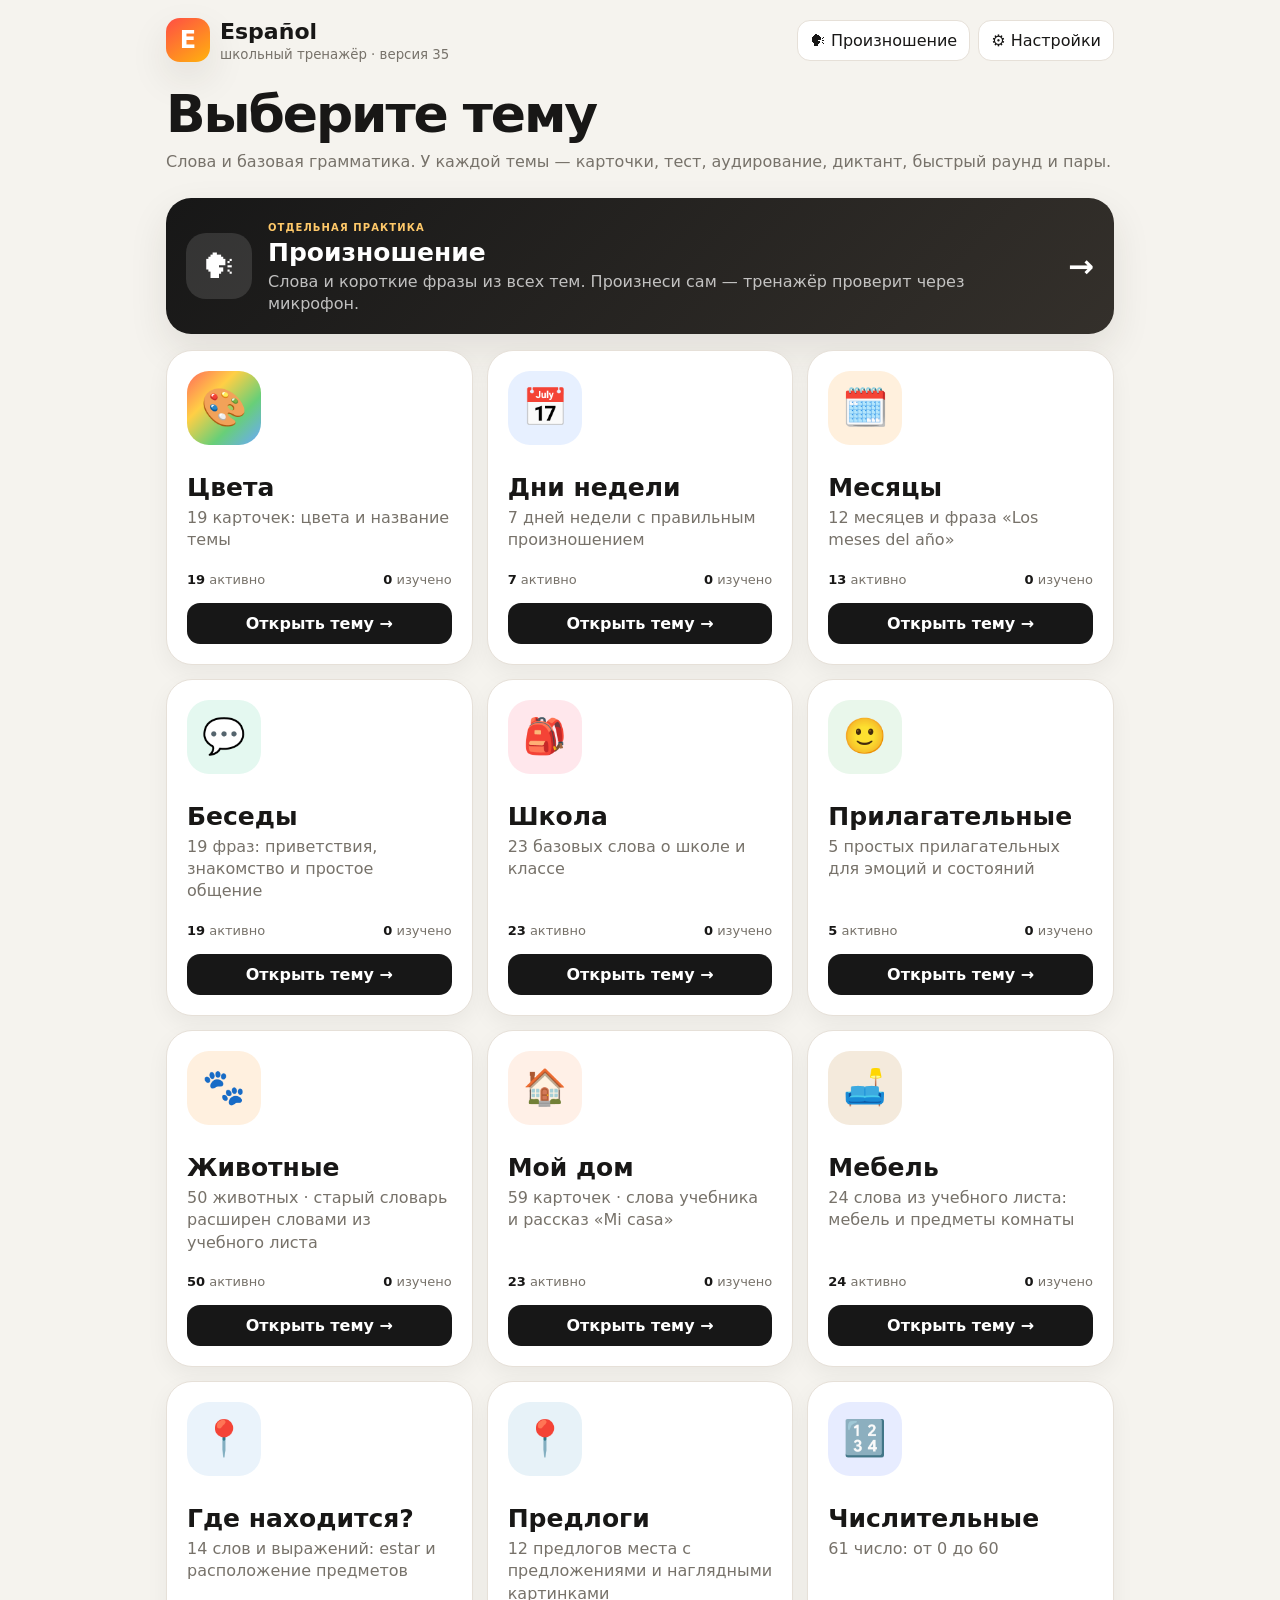
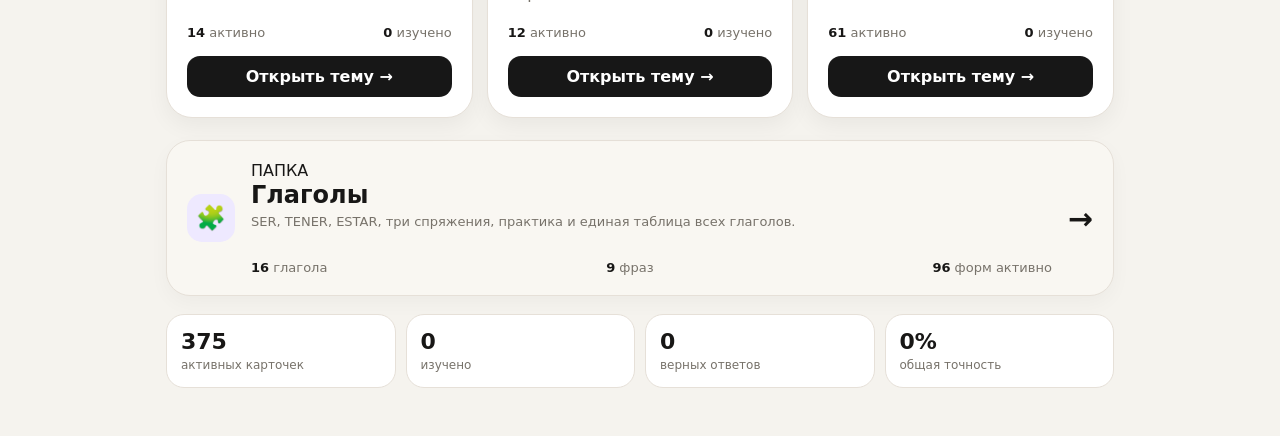
==== commit 1ba3f55e: "3" ====
--- a/index.html
+++ b/index.html
@@ -1,12 +1,12 @@
-<!doctype html><html lang="ru"><head><meta charset="utf-8"><meta name="viewport" content="width=device-width,initial-scale=1,viewport-fit=cover"><title>Español — тренажёр</title><link rel="stylesheet" href="styles-v34.css"><link rel="manifest" href="manifest.webmanifest"><meta name="theme-color" content="#f5f3ee"><meta name="mobile-web-app-capable" content="yes"><meta name="apple-mobile-web-app-capable" content="yes"><meta name="apple-mobile-web-app-title" content="Espanol"><link rel="apple-touch-icon" href="icon-192.png"><link rel="icon" href="icon-192.png"><script>if("serviceWorker" in navigator&&(location.protocol==="https:"||location.hostname==="localhost"))addEventListener("load",function(){navigator.serviceWorker.register("sw.js").catch(function(){})});</script></head><body>
+<!doctype html><html lang="ru"><head><meta charset="utf-8"><meta name="viewport" content="width=device-width,initial-scale=1,viewport-fit=cover"><title>Español — тренажёр</title><link rel="stylesheet" href="styles-v35.css"><link rel="manifest" href="manifest.webmanifest"><meta name="theme-color" content="#f5f3ee"><meta name="mobile-web-app-capable" content="yes"><meta name="apple-mobile-web-app-capable" content="yes"><meta name="apple-mobile-web-app-title" content="Espanol"><link rel="apple-touch-icon" href="icon-192.png"><link rel="icon" href="icon-192.png"><script>if("serviceWorker" in navigator&&(location.protocol==="https:"||location.hostname==="localhost"))addEventListener("load",function(){navigator.serviceWorker.register("sw.js").catch(function(){})});</script></head><body>
 <div class="shell">
-  <header class="appbar"><div class="appbar-left"><div class="logo">E</div><div class="appbar-title"><h1>Español</h1><small>школьный тренажёр · версия 34</small></div></div><div class="appbar-actions"><a class="iconbtn" href="pronunciation.html">🗣 Произношение</a><a class="iconbtn" href="settings.html">⚙ Настройки</a></div></header>
+  <header class="appbar"><div class="appbar-left"><div class="logo">E</div><div class="appbar-title"><h1>Español</h1><small>школьный тренажёр · версия 35</small></div></div><div class="appbar-actions"><a class="iconbtn" href="pronunciation.html">🗣 Произношение</a><a class="iconbtn" href="settings.html">⚙ Настройки</a></div></header>
   <h1 class="page-title">Выберите тему</h1><p class="page-sub">Слова и базовая грамматика. У каждой темы — карточки, тест, аудирование, диктант, быстрый раунд и пары.</p>
   <a class="pronunciation-home" href="pronunciation.html"><div class="pronunciation-home-icon">🗣</div><div><span class="eyebrow">ОТДЕЛЬНАЯ ПРАКТИКА</span><h2>Произношение</h2><p>Слова и короткие фразы из всех тем. Произнеси сам — тренажёр проверит через микрофон.</p></div><div class="pronunciation-arrow">→</div></a>
   <section class="topic-grid" id="topics"></section>
   <section class="quick-stats" id="overall"></section>
 </div><div id="toast" class="toast"></div>
-<script src="data-v34.js"></script><script src="common-v34.js"></script><script>
+<script src="data-v35.js"></script><script src="common-v35.js"></script><script>
 const icons={colors:'colors-icon',weekdays:'days-icon',months:'months-icon',conversations:'conversations-icon',school:'school-icon',adjectives:'adjectives-icon',numerals:'numerals-icon',animals:'animals-icon',furniture:'furniture-icon',prepositions:'prepositions-icon',my_home:'home-icon',where_is:'where-icon'};
 const box=document.querySelector('#topics');
 function safeActive(t){return t&&STATE.settings.active[t.id]?activeWords(t):[]}
--- a/styles-v35.css
+++ b/styles-v35.css
@@ -0,0 +1,459 @@
+:root{
+  --bg:#f5f3ee; --panel:#fff; --text:#181716; --muted:#77726a; --line:#e6e0d8;
+  --accent:#ff5b38; --accent2:#ffad13; --ok:#168b55; --bad:#cf3e37;
+  --shadow:0 16px 38px rgba(47,38,25,.10);
+}
+*{box-sizing:border-box}
+html,body{margin:0;min-height:100%;background:var(--bg);color:var(--text);font-family:Inter,ui-sans-serif,system-ui,-apple-system,BlinkMacSystemFont,"Segoe UI",sans-serif}
+button,input,select{font:inherit}button{cursor:pointer}.hidden{display:none!important}
+.shell{max-width:980px;margin:0 auto;padding:18px 16px 48px}
+.appbar{display:flex;align-items:center;justify-content:space-between;gap:12px;margin-bottom:22px}
+.appbar-left{display:flex;align-items:center;gap:10px;min-width:0}.appbar-title{min-width:0}.appbar h1{font-size:22px;margin:0;white-space:nowrap;overflow:hidden;text-overflow:ellipsis}.appbar small{display:block;color:var(--muted);margin-top:3px}
+.logo{width:44px;height:44px;border-radius:14px;background:linear-gradient(145deg,#ff4d45,#ffb30d);display:grid;place-items:center;color:#fff;font-weight:900;font-size:24px;box-shadow:var(--shadow)}
+.iconbtn,.ghostbtn{border:1px solid var(--line);background:var(--panel);border-radius:13px;padding:10px 12px;color:var(--text);text-decoration:none;display:inline-flex;align-items:center;justify-content:center;gap:7px}.iconbtn:hover,.ghostbtn:hover{transform:translateY(-1px)}
+.back{font-weight:800}.page-title{margin:8px 0 6px;font-size:clamp(30px,7vw,52px);letter-spacing:-.04em}.page-sub{color:var(--muted);margin:0 0 24px;line-height:1.5}
+.topic-grid{display:grid;grid-template-columns:repeat(2,1fr);gap:14px}.topic-card{display:flex;flex-direction:column;min-height:260px;padding:20px;border-radius:26px;background:var(--panel);border:1px solid var(--line);box-shadow:0 8px 22px rgba(0,0,0,.05);text-decoration:none;color:inherit;transition:.18s}.topic-card:hover{transform:translateY(-4px);box-shadow:var(--shadow)}
+.topic-icon{width:74px;height:74px;border-radius:22px;display:grid;place-items:center;font-size:37px;margin-bottom:28px}.topic-card h2{font-size:25px;margin:0 0 5px}.topic-card p{color:var(--muted);margin:0;line-height:1.4}.topic-meta{margin-top:auto;padding-top:20px;font-size:13px;color:var(--muted);display:flex;justify-content:space-between}.topic-meta b{color:var(--text)}
+.colors-icon{background:linear-gradient(135deg,#ff6b5b,#ffcf45,#68cf78,#6aa8ff)}.days-icon{background:#e7f0ff}.months-icon{background:#fff0dd}.ser-icon{background:#eee9ff}.conversations-icon{background:#e4f8f0}.school-icon{background:#ffe7ec}.adjectives-icon{background:#e9f7eb}.numerals-icon{background:#e7ecff}.tener-icon{background:#e3f5ef}.animals-icon{background:#fff0df}
+.quick-stats{display:grid;grid-template-columns:repeat(4,1fr);gap:10px;margin-top:18px}.stat{background:var(--panel);border:1px solid var(--line);border-radius:18px;padding:14px}.stat b{font-size:22px;display:block}.stat span{font-size:12px;color:var(--muted)}
+
+.topic-switcher{display:flex;align-items:center;justify-content:space-between;gap:14px;background:var(--panel);border:1px solid var(--line);border-radius:20px;padding:12px 14px;margin:-5px 0 14px;box-shadow:0 5px 16px rgba(0,0,0,.04)}
+.topic-switcher-label{display:flex;flex-direction:column;gap:2px;flex:0 0 auto}.topic-switcher-label b{font-size:14px}.topic-switcher-label span{font-size:11px;color:var(--muted)}
+.topic-switch-buttons{display:flex;gap:7px;overflow:auto;scrollbar-width:none}.topic-switch-buttons::-webkit-scrollbar{display:none}
+.topic-switch{white-space:nowrap;text-decoration:none;color:var(--text);border:1px solid var(--line);background:#f8f6f2;border-radius:13px;padding:10px 12px;font-weight:800;transition:.15s}
+.topic-switch:hover{transform:translateY(-1px);background:#fff}.topic-switch.active{background:#171717;color:#fff;border-color:#171717;box-shadow:0 6px 14px rgba(0,0,0,.14)}
+.topic-cta{margin-top:16px;background:#171717;color:#fff;border-radius:13px;padding:11px 13px;font-weight:850;text-align:center}
+
+.modebar{display:flex;gap:8px;overflow:auto;padding:2px 0 12px;scrollbar-width:none}.modebar::-webkit-scrollbar{display:none}.mode-tab{flex:0 0 auto;border:1px solid var(--line);background:var(--panel);border-radius:14px;padding:10px 13px;font-weight:800}.mode-tab.active{background:#171717;color:#fff;border-color:#171717}
+.workspace{background:var(--panel);border:1px solid var(--line);border-radius:28px;box-shadow:var(--shadow);padding:18px;min-height:560px}.workspace-head{display:flex;justify-content:space-between;align-items:flex-start;gap:12px;margin-bottom:14px}.workspace-head h2{margin:0;font-size:23px}.subtle{color:var(--muted);font-size:13px}.progress{height:8px;background:#efebe5;border-radius:99px;overflow:hidden;margin-bottom:16px}.progress>div{height:100%;background:linear-gradient(90deg,var(--accent),var(--accent2));width:0;transition:.25s}
+.study-layout{display:grid;grid-template-columns:minmax(0,1fr) 270px;gap:16px}.flashcard{border:1px solid var(--line);border-radius:25px;overflow:hidden;min-height:410px;display:flex;flex-direction:column}.visual{flex:1;min-height:270px;display:grid;place-items:center;position:relative;background:#f4f0e9}.visual-emoji{font-size:90px;filter:drop-shadow(0 8px 12px rgba(0,0,0,.08))}.visual-big{font-size:clamp(58px,12vw,110px);font-weight:900;letter-spacing:-.07em;color:#27231e}.visual-word{font-size:clamp(34px,7vw,72px);letter-spacing:-.045em;text-align:center;padding:24px;overflow-wrap:anywhere}.badge{position:absolute;top:14px;left:14px;background:rgba(255,255,255,.86);padding:7px 10px;border-radius:11px;font-weight:800;font-size:12px}.card-copy{padding:20px;display:flex;justify-content:space-between;align-items:flex-end;gap:12px}.es{font-size:clamp(38px,8vw,65px);font-weight:950;letter-spacing:-.05em;line-height:.95}.ru{font-size:18px;color:var(--muted);margin-top:8px}.speak{width:62px;height:62px;border:0;border-radius:20px;background:#171717;color:#fff;font-size:26px}.controls{display:grid;grid-template-columns:1fr 1fr;gap:9px;margin-top:10px}.btn{border:0;border-radius:15px;padding:13px 14px;font-weight:850}.btn.primary{background:#171717;color:#fff}.btn.good{background:#e7f6ed;color:#0a7546}.btn.soft{background:#f1eee8;color:#302d29}.btn.warn{background:#fff0e8;color:#b94325}
+.side{border:1px solid var(--line);background:#fbfaf7;border-radius:22px;padding:15px}.side h3{margin:0 0 10px;font-size:16px}.side label{display:block;font-size:12px;color:var(--muted);margin:12px 0 6px}.side select,.side input[type=range]{width:100%}.side select{padding:10px;border:1px solid var(--line);border-radius:11px;background:white}.check{display:flex!important;align-items:center;gap:8px;color:var(--text)!important;font-size:13px!important}
+.quiz{max-width:700px;margin:0 auto}.prompt{text-align:center;margin:12px 0 22px}.prompt-visual{width:min(280px,78vw);height:210px;border-radius:25px;display:grid;place-items:center;margin:0 auto 15px;border:1px solid var(--line);background:#f3efe7;box-shadow:0 7px 20px rgba(0,0,0,.06)}.prompt-visual strong{font-size:clamp(44px,11vw,82px);letter-spacing:-.05em}.prompt-word{font-size:clamp(40px,9vw,72px);font-weight:950;letter-spacing:-.05em}.options{display:grid;grid-template-columns:1fr 1fr;gap:10px}.option{border:1px solid var(--line);border-radius:16px;background:#fff;padding:16px 14px;font-weight:800;text-align:left}.option.correct{background:#e7f6ed;border-color:#74c99c;color:#086b40}.option.wrong{background:#fdebea;border-color:#e89b96;color:#a52e28}.option:disabled{cursor:default}.feedback{min-height:31px;text-align:center;margin-top:13px;font-weight:800}.feedback.ok{color:var(--ok)}.feedback.bad{color:var(--bad)}
+.audio-wrap,.dict-wrap,.empty{text-align:center;max-width:640px;margin:30px auto}.audio-big{width:104px;height:104px;border:0;border-radius:32px;background:#171717;color:white;font-size:42px;box-shadow:var(--shadow)}.dict-input{width:100%;padding:16px;border-radius:16px;border:2px solid var(--line);font-size:24px;text-align:center;outline:none}.dict-input:focus{border-color:#ff9b83}.choice-grid{display:grid;grid-template-columns:repeat(2,1fr);gap:10px;margin-top:20px}.choice{border:1px solid var(--line);background:#fff;border-radius:16px;padding:18px;font-weight:800}.color-choice{aspect-ratio:1.25;border:4px solid white;border-radius:20px;box-shadow:0 5px 15px rgba(0,0,0,.12);outline:1px solid rgba(0,0,0,.08)}.choice.wrong{background:#fdebea;border-color:#e89b96;color:#a52e28;animation:wrongShake .28s ease}.choice.correct{background:#e7f6ed;border-color:#74c99c;color:#086b40}.color-choice.wrong{outline:4px solid #d83b35;animation:wrongShake .28s ease}.color-choice.correct{outline:4px solid #168a53}@keyframes wrongShake{0%,100%{transform:translateX(0)}25%{transform:translateX(-5px)}75%{transform:translateX(5px)}}
+.speed-head{text-align:center;margin-bottom:14px}.speed-head b{font-size:45px}.match-grid{display:grid;grid-template-columns:repeat(4,1fr);gap:9px}.match-card{min-height:92px;border:1px solid var(--line);border-radius:16px;background:#fff;padding:8px;font-weight:850;display:grid;place-items:center;text-align:center}.match-card.selected{outline:4px solid #ffb69f}.match-card.matched{pointer-events:none}
+.settings-card{background:var(--panel);border:1px solid var(--line);border-radius:24px;padding:18px;margin-bottom:14px;box-shadow:0 7px 20px rgba(0,0,0,.04)}.settings-card h2{margin:0 0 5px}.settings-card p{margin:0 0 15px;color:var(--muted)}.settings-actions{display:flex;gap:8px;flex-wrap:wrap;margin:10px 0 15px}.dict-list{display:grid;grid-template-columns:1fr 1fr;gap:8px}.word-row{display:grid;grid-template-columns:auto auto 1fr auto;align-items:center;gap:10px;border:1px solid var(--line);border-radius:14px;padding:10px;background:#fff}.word-row.off{opacity:.48}.dot{width:25px;height:25px;border-radius:8px;border:1px solid rgba(0,0,0,.08)}.word-main b{display:block}.word-main span{font-size:12px;color:var(--muted)}.switch{position:relative;width:42px;height:24px}.switch input{opacity:0;width:0;height:0}.slider{position:absolute;inset:0;background:#c9c5be;border-radius:99px;transition:.2s}.slider:before{content:"";position:absolute;width:18px;height:18px;left:3px;top:3px;background:#fff;border-radius:50%;transition:.2s}.switch input:checked+.slider{background:#171717}.switch input:checked+.slider:before{transform:translateX(18px)}
+.toast{position:fixed;left:50%;bottom:22px;transform:translate(-50%,18px);opacity:0;background:#171717;color:#fff;padding:11px 15px;border-radius:13px;transition:.2s;pointer-events:none;z-index:20}.toast.show{opacity:1;transform:translate(-50%,0)}
+@media(max-width:780px){.topic-switcher{display:block}.topic-switcher-label{margin-bottom:9px}.topic-switch-buttons{width:100%}.topic-switch{flex:1 0 auto;text-align:center}.topic-grid{grid-template-columns:1fr}.topic-card{min-height:190px}.topic-icon{margin-bottom:18px}.study-layout{grid-template-columns:1fr}.side{order:-1}.quick-stats{grid-template-columns:1fr 1fr}.dict-list{grid-template-columns:1fr}.match-grid{grid-template-columns:repeat(3,1fr)}}
+@media(max-width:520px){.shell{padding:12px 10px 36px}.appbar{margin-bottom:15px}.appbar small{display:none}.page-title{font-size:35px}.workspace{padding:13px;border-radius:22px;min-height:500px}.options,.choice-grid{grid-template-columns:1fr}.match-grid{grid-template-columns:repeat(3,1fr)}.mode-tab{padding:9px 11px}.visual{min-height:240px}.card-copy{padding:16px}.settings-card{padding:13px}}
+
+
+/* SER grammar topic */
+.grammar-visual{background:linear-gradient(145deg,#f3efff,#faf8ff)}
+.grammar-pair{display:flex;align-items:center;justify-content:center;gap:18px;flex-wrap:wrap;padding:32px;text-align:center}
+.grammar-pair span{font-size:clamp(30px,7vw,58px);font-weight:850;letter-spacing:-.04em}
+.grammar-pair i{font-size:32px;color:#9187a8;font-style:normal}
+.grammar-pair strong{font-size:clamp(46px,10vw,82px);font-weight:950;color:#684cc4;letter-spacing:-.05em}
+.ser-main{font-size:clamp(30px,6.3vw,54px);line-height:1.02}
+.ser-form{color:#684cc4}
+.examples{border-top:1px solid var(--line);background:#fbf9ff;padding:16px 20px 18px}
+.examples-title{font-size:11px;font-weight:900;text-transform:uppercase;letter-spacing:.08em;color:#8b829b;margin-bottom:8px}
+.example{display:grid;grid-template-columns:1fr 1fr;gap:10px;padding:8px 0;border-top:1px dashed #e4deef}
+.example:first-of-type{border-top:0}.example b{font-size:15px}.example span{font-size:14px;color:var(--muted)}
+.grammar-prompt{background:linear-gradient(145deg,#f3efff,#faf8ff);height:auto;min-height:190px;padding:22px;display:flex;flex-direction:column;justify-content:center}
+.grammar-pronoun{font-size:clamp(32px,8vw,58px);font-weight:950;letter-spacing:-.045em;line-height:1.02}
+.grammar-ru{font-size:16px;color:var(--muted);margin-top:10px}
+.grammar-option{text-align:center;font-size:clamp(24px,5vw,34px);color:#5f43bd}
+.ser-choice{display:flex;flex-direction:column;gap:5px;text-align:center}.ser-choice b{font-size:17px}.ser-choice span{font-size:25px;color:#684cc4;font-weight:950}
+.grammar-match{font-size:16px}.grammar-match:nth-child(n){overflow-wrap:anywhere}
+.ser-rule{margin-top:18px;padding:13px;border-radius:14px;background:#f0ecfb;display:flex;flex-direction:column;gap:5px}.ser-rule b{font-size:14px}.ser-rule span{font-size:12px;line-height:1.45;color:#625a70}
+.grammar-chip{min-width:74px;max-width:105px;padding:6px 7px;border-radius:9px;background:#f0ecfb;color:#5f43bd;font-size:10px;font-weight:850;text-align:center;line-height:1.15}
+.text-dot{display:grid;place-items:center;background:#f0ede7;font-size:9px;font-weight:900;overflow:hidden}
+@media(max-width:520px){.example{grid-template-columns:1fr;gap:3px}.grammar-pair{gap:10px;padding:22px 12px}.grammar-chip{min-width:58px;max-width:78px;font-size:9px}.word-row{gap:7px}}
+
+/* v7 interaction feedback */
+.example{grid-template-columns:1fr auto;align-items:center;gap:10px}
+.example-copy{display:grid;grid-template-columns:1fr 1fr;gap:10px;align-items:center}
+.example-speak{width:38px;height:38px;border:1px solid var(--line);border-radius:12px;background:#fff;display:grid;place-items:center;font-size:17px;box-shadow:0 3px 10px rgba(0,0,0,.04)}
+.example-speak:hover{transform:translateY(-1px)}
+.test-examples{margin-top:16px;border:1px solid #e4deef;border-radius:18px;overflow:hidden;text-align:left}
+.wrong-input{border-color:#d83b35!important;background:#fff2f1;animation:wrongShake .28s ease}
+.match-card.matched{opacity:1;pointer-events:none;outline:4px solid #168a53;border-color:#168a53;background:#edf9f2;color:#086b40;box-shadow:0 0 0 2px rgba(22,138,83,.08)}
+.match-card.pair-wrong{outline:4px solid #d83b35;border-color:#d83b35;background:#fff0ef;animation:wrongShake .28s ease}
+.match-color{display:block;width:100%;height:100%;min-height:72px;border-radius:11px;border:1px solid rgba(0,0,0,.08)}
+.color-match-card{padding:7px;background:#fff}
+.color-match-card.matched .match-color{box-shadow:inset 0 0 0 2px rgba(255,255,255,.8)}
+.match-actions{text-align:center;margin-top:14px}
+@media(max-width:520px){.example-copy{grid-template-columns:1fr;gap:3px}.example{grid-template-columns:1fr auto}.example-speak{width:42px;height:42px}}
+.test-next{text-align:center;margin-top:12px}
+
+
+/* v8: top/right navigation and pronunciation practice */
+.appbar-actions{display:flex;gap:8px;align-items:center;flex-wrap:wrap;justify-content:flex-end}
+.workspace-head-right{display:flex;align-items:flex-end;gap:10px;flex-direction:column;min-width:max-content}
+.workspace-actions{display:flex;gap:7px;align-items:center;justify-content:flex-end;flex-wrap:wrap}
+.head-nav{border:1px solid var(--line);border-radius:13px;padding:10px 13px;font-weight:850;background:#f5f2ec;color:var(--text)}
+.head-nav.primary{background:#171717;color:#fff;border-color:#171717}.head-nav.secondary{background:#f3f0ea}
+.pronunciation-home{margin:0 0 16px;display:grid;grid-template-columns:auto 1fr auto;gap:16px;align-items:center;text-decoration:none;color:inherit;background:linear-gradient(135deg,#171717,#34302b);color:#fff;border-radius:25px;padding:18px 20px;box-shadow:var(--shadow)}
+.pronunciation-home-icon{width:66px;height:66px;border-radius:20px;background:rgba(255,255,255,.12);display:grid;place-items:center;font-size:34px}.pronunciation-home h2{margin:3px 0 4px;font-size:25px}.pronunciation-home p{margin:0;color:rgba(255,255,255,.72);line-height:1.4}.pronunciation-home .eyebrow{font-size:10px;font-weight:900;letter-spacing:.11em;color:#ffc969}.pronunciation-arrow{font-size:31px;font-weight:900}
+.pronunciation-workspace{min-height:600px}.pronounce-card{max-width:760px;margin:28px auto 0;text-align:center;border:1px solid var(--line);border-radius:27px;padding:30px 26px;background:linear-gradient(180deg,#fff,#fbfaf7);box-shadow:0 7px 20px rgba(0,0,0,.045)}
+.pronounce-meta{display:flex;justify-content:center;gap:8px;align-items:center;margin-bottom:26px}.pronounce-meta span,.pronounce-meta b{font-size:11px;padding:7px 10px;border-radius:99px;background:#f1eee8}.pronounce-meta b{text-transform:uppercase;letter-spacing:.06em;color:#6f675e}
+.pronounce-target{font-size:clamp(36px,7.5vw,68px);line-height:1.08;font-weight:950;letter-spacing:-.045em;overflow-wrap:anywhere}.pronounce-translation{font-size:14px;color:var(--muted);margin-top:12px;min-height:20px}
+.pronounce-actions{display:grid;grid-template-columns:1fr 1fr;gap:12px;max-width:520px;margin:30px auto 0}.pronounce-listen,.pronounce-mic{border:0;border-radius:19px;padding:16px;font-weight:900;font-size:17px}.pronounce-listen{background:#f0ede7;color:#282522}.pronounce-mic{background:#171717;color:#fff}.pronounce-mic.recording{background:#c73d36;box-shadow:0 0 0 7px rgba(199,61,54,.13);animation:micPulse 1s ease-in-out infinite}.pronounce-mic.disabled{opacity:.4;cursor:not-allowed}
+.speech-status{margin:22px auto 0;font-size:14px;font-weight:800;min-height:22px}.speech-status.listening{color:#9c4e00}.speech-status.ok{color:var(--ok)}.speech-status.bad{color:var(--bad)}.recognized{font-size:12px;color:var(--muted);margin-top:6px;min-height:18px}
+@keyframes micPulse{50%{transform:scale(1.025)}}
+@media(max-width:620px){.appbar-actions{gap:5px}.appbar-actions .iconbtn{font-size:12px;padding:9px}.workspace-head{align-items:stretch}.workspace-head-right{align-items:flex-end}.workspace-actions{width:100%}.head-nav{min-height:44px}.pronunciation-home{grid-template-columns:auto 1fr;padding:15px}.pronunciation-arrow{display:none}.pronunciation-home-icon{width:56px;height:56px}.pronounce-card{margin-top:16px;padding:24px 14px}.pronounce-actions{grid-template-columns:1fr}.pronounce-listen,.pronounce-mic{min-height:54px}}
+
+/* v9: pronunciation practice filters */
+.pron-settings{margin:16px 0 22px;border:1px solid var(--line);border-radius:24px;background:#fbfaf7;padding:18px;box-shadow:0 8px 25px rgba(0,0,0,.045)}
+.pron-settings.hidden{display:none}.pron-settings-head{display:flex;justify-content:space-between;gap:16px;align-items:flex-start;margin-bottom:16px}.pron-settings-head h3{margin:0 0 4px;font-size:21px}.pron-settings-head p{margin:0;color:var(--muted);font-size:13px}.settings-close{border:0;background:#eeeae3;width:36px;height:36px;border-radius:12px;font-size:24px;line-height:1;color:#554f48}
+.pron-settings-grid{display:grid;grid-template-columns:1fr 1.05fr;gap:16px}.pron-setting-group{border:1px solid var(--line);border-radius:18px;background:white;padding:14px}.pron-group-title{display:flex;align-items:center;justify-content:space-between;gap:10px;margin-bottom:11px}.mini-actions{display:flex;gap:6px}.mini-actions button{border:1px solid var(--line);background:#f6f3ed;border-radius:10px;padding:7px 9px;font-size:11px;font-weight:800}
+.pron-topic-options{display:grid;grid-template-columns:1fr 1fr;gap:8px}.pron-topic-check{display:grid;grid-template-columns:auto auto 1fr;align-items:center;gap:8px;border:1px solid var(--line);border-radius:14px;padding:10px;cursor:pointer}.pron-topic-check:has(input:checked){border-color:#9d8af0;background:#f7f4ff}.pron-topic-check input{width:18px;height:18px}.pron-topic-icon{font-size:22px}.pron-topic-check b{display:block;font-size:13px}.pron-topic-check small{display:block;font-size:10px;color:var(--muted);margin-top:2px}
+.pron-content-options{display:grid;gap:8px}.pron-radio{display:grid;grid-template-columns:auto 1fr;gap:10px;align-items:flex-start;border:1px solid var(--line);border-radius:14px;padding:11px;cursor:pointer}.pron-radio:has(input:checked){border-color:#ff9d88;background:#fff6f2}.pron-radio input{width:18px;height:18px;margin-top:1px}.pron-radio b{display:block;font-size:13px}.pron-radio small{display:block;color:var(--muted);font-size:11px;line-height:1.35;margin-top:3px}
+.pron-settings-summary{display:flex;align-items:center;justify-content:space-between;gap:12px;margin-top:14px;padding-top:14px;border-top:1px solid var(--line)}.pron-settings-summary span{font-size:12px;color:var(--muted);font-weight:700}
+@media(max-width:760px){.pron-settings-grid{grid-template-columns:1fr}.pron-topic-options{grid-template-columns:1fr 1fr}.pron-settings-summary{align-items:stretch;flex-direction:column}.pron-settings-summary .head-nav{width:100%}}
+@media(max-width:430px){.pron-topic-options{grid-template-columns:1fr}.pron-settings{padding:13px}.pron-setting-group{padding:11px}.mini-actions button{padding:6px 7px}}
+
+
+/* v9.1: conversations + school */
+.pron-hint{display:block;margin-top:9px;font-size:15px;font-weight:750;letter-spacing:0;color:var(--muted);line-height:1.2}
+.conversation-main{font-size:clamp(27px,5.8vw,50px);line-height:1.04;overflow-wrap:anywhere}
+.topic-card .conversations-icon,.topic-card .school-icon,.topic-card .adjectives-icon,.topic-card .numerals-icon,.topic-card .animals-icon{font-size:35px}
+@media(max-width:520px){
+  .conversation-main{font-size:clamp(25px,8vw,40px)}
+}
+
+
+/* v9.2: voice controls in card footer + integrated pronunciation checking */
+.study-single{max-width:780px;margin:0 auto}
+.quiz-card-shell{max-width:820px;margin:0 auto}
+.voice-footer{border-top:1px solid var(--line);margin-top:18px;padding:15px 16px 14px;background:#faf8f4;border-radius:0 0 22px 22px}
+.flashcard>.voice-footer{margin-top:0;border-radius:0;background:#faf8f4}
+.voice-footer-title{display:flex;justify-content:space-between;align-items:baseline;gap:12px;margin-bottom:12px}.voice-footer-title b{font-size:13px}.voice-footer-title span{font-size:11px;color:var(--muted);text-align:right}
+.voice-settings-row{display:grid;grid-template-columns:minmax(180px,1.25fr) minmax(180px,1fr) auto;gap:12px;align-items:end}.voice-field{display:flex;flex-direction:column;gap:6px;font-size:11px;color:var(--muted);font-weight:750}.voice-field select{width:100%;min-width:0;padding:9px 10px;border:1px solid var(--line);border-radius:11px;background:#fff;color:var(--text)}.voice-field input[type=range]{width:100%}.voice-auto{display:flex;align-items:center;gap:7px;font-size:12px;color:var(--text);padding-bottom:8px;white-space:nowrap}
+.pron-check-row{display:flex;gap:8px;margin-top:13px}.pron-check-listen,.pron-check-mic{border:1px solid var(--line);border-radius:13px;padding:11px 13px;font-weight:850;background:#fff;color:var(--text)}.pron-check-mic{background:#171717;color:#fff;border-color:#171717}.pron-check-listen:disabled,.pron-check-mic:disabled{opacity:.38;cursor:not-allowed}.pron-check-mic.recording{background:#c73d36;border-color:#c73d36;box-shadow:0 0 0 6px rgba(199,61,54,.12);animation:micPulse 1s ease-in-out infinite}
+.pron-check-status{min-height:18px;margin-top:10px;font-size:12px;font-weight:750;color:var(--muted)}.pron-check-status.listening{color:#9c4e00}.pron-check-status.ok{color:var(--ok)}.pron-check-status.bad{color:var(--bad)}.pron-check-recognized{min-height:16px;margin-top:3px;font-size:11px;color:var(--muted)}
+.audio-wrap>.voice-footer,.dict-wrap>.voice-footer{margin-left:-0px;margin-right:-0px}
+@media(max-width:780px){.voice-settings-row{grid-template-columns:1fr 1fr}.voice-auto{grid-column:1/-1}.study-layout{display:block}.side{display:none}}
+@media(max-width:560px){.voice-footer{padding:13px 12px}.voice-footer-title{display:block}.voice-footer-title span{display:block;text-align:left;margin-top:4px}.voice-settings-row{grid-template-columns:1fr}.voice-auto{grid-column:auto;padding:2px 0}.pron-check-row{display:grid;grid-template-columns:1fr 1fr}.pron-check-listen,.pron-check-mic{min-height:46px;padding:10px 8px;font-size:12px}}
+
+
+/* School object illustrations */
+.school-svg{width:1.15em;height:1.15em;display:inline-block;vertical-align:-.14em;overflow:visible}
+.visual-big .school-svg,.prompt-visual .school-svg{width:min(150px,38vw);height:min(150px,38vw);vertical-align:middle}
+.text-dot .school-svg{width:26px;height:26px;vertical-align:middle}
+
+
+/* v17: folder "Глаголы" */
+.topic-grid{display:block}
+.topic-section-grid{display:grid;grid-template-columns:repeat(3,minmax(0,1fr));gap:14px}
+.topic-folder{margin-top:22px;padding:18px;border:1px solid var(--line);border-radius:24px;background:#f9f7f2}
+.topic-folder-head{display:flex;align-items:center;gap:12px;margin-bottom:14px}
+.topic-folder-head h2{margin:1px 0 3px;font-size:22px}
+.topic-folder-head p{margin:0;color:var(--muted);font-size:13px}
+.topic-folder-icon{width:48px;height:48px;border-radius:15px;background:#eee9ff;display:grid;place-items:center;font-size:24px;flex:0 0 auto}
+.verb-grid{display:grid;grid-template-columns:repeat(2,minmax(0,1fr));gap:14px}
+.topic-switch-group-label{align-self:center;padding:7px 8px;font-size:10px;font-weight:900;letter-spacing:.08em;text-transform:uppercase;color:var(--muted)}
+@media(max-width:850px){.topic-section-grid{grid-template-columns:repeat(2,minmax(0,1fr))}}
+@media(max-width:560px){.topic-section-grid,.verb-grid{grid-template-columns:1fr}.topic-folder{padding:14px;border-radius:20px}}
+
+
+/* v19: hierarchical verb folder */
+.estar-icon{background:#e7f2ff}.verb-practice-icon{background:#fff0e8}
+.topic-grid{display:block}
+.topic-section-grid{display:grid;grid-template-columns:repeat(3,minmax(0,1fr));gap:14px}
+.topic-folder-card{margin-top:22px;display:grid;grid-template-columns:auto 1fr auto;align-items:center;gap:16px;text-decoration:none;color:inherit;border:1px solid var(--line);border-radius:24px;background:#f9f7f2;padding:20px;box-shadow:0 7px 20px rgba(0,0,0,.035);transition:.18s}
+.topic-folder-card:hover{transform:translateY(-2px);box-shadow:var(--shadow)}
+.topic-folder-copy h2{margin:1px 0 5px;font-size:24px}.topic-folder-copy p{margin:0 0 11px;color:var(--muted);font-size:13px}.topic-folder-arrow{font-size:30px;font-weight:700}
+.verb-folder-grid{display:grid;grid-template-columns:repeat(3,minmax(0,1fr));gap:14px;margin-bottom:18px}
+.nested-folder{border:1px solid var(--line);border-radius:24px;background:#f9f7f2;overflow:hidden;margin-top:18px}
+.nested-folder>summary{list-style:none;cursor:pointer;display:grid;grid-template-columns:auto 1fr auto;align-items:center;gap:12px;padding:17px 18px}.nested-folder>summary::-webkit-details-marker{display:none}
+.nested-folder>summary b{display:block;font-size:19px}.nested-folder>summary small{display:block;color:var(--muted);margin-top:3px}.nested-folder-icon{width:44px;height:44px;border-radius:14px;background:#fff0e8;display:grid;place-items:center;font-size:23px}.nested-folder-arrow{font-size:22px;transition:.2s}.nested-folder[open] .nested-folder-arrow{transform:rotate(180deg)}.nested-folder-content{padding:0 18px 18px}.nested-folder-content .topic-card{max-width:520px}
+.folder-back-note{display:flex;align-items:center;gap:8px;color:var(--muted);font-size:12px;margin:-4px 0 14px}.folder-back-note a{color:inherit;font-weight:800}
+@media(max-width:850px){.topic-section-grid,.verb-folder-grid{grid-template-columns:repeat(2,minmax(0,1fr))}}
+@media(max-width:560px){.topic-section-grid,.verb-folder-grid{grid-template-columns:1fr}.topic-folder-card{grid-template-columns:auto 1fr;padding:15px}.topic-folder-arrow{display:none}.nested-folder>summary{padding:14px}.nested-folder-content{padding:0 14px 14px}}
+
+
+/* v21: all-six-forms study mode for verbs */
+.verb-overview{max-width:820px;margin:10px auto 0}
+.verb-overview-top{display:flex;align-items:center;justify-content:space-between;gap:18px;padding:18px;border:1px solid var(--line);border-radius:22px;background:#fbfaf7;margin-bottom:12px}
+.verb-overview-top h3{font-size:25px;margin:7px 0 5px}.verb-overview-top p{margin:0;color:var(--muted);line-height:1.45}
+.verb-overview-badge{display:inline-flex;border:1px solid var(--line);background:#fff;border-radius:999px;padding:6px 10px;font-size:12px;font-weight:900;letter-spacing:.04em}
+.verb-speak-all{flex:0 0 auto;border:0;border-radius:16px;background:#171717;color:#fff;padding:14px 17px;font-weight:900;display:inline-flex;align-items:center;gap:7px;min-height:50px}
+.verb-form-grid{display:grid;grid-template-columns:repeat(3,minmax(0,1fr));gap:10px}
+.verb-form-card{position:relative;min-width:0;border:1px solid var(--line);border-radius:20px;background:#fff;padding:16px;box-shadow:0 5px 15px rgba(0,0,0,.035)}
+.verb-form-num{position:absolute;right:11px;top:10px;color:#aaa39a;font-size:11px;font-weight:900}.verb-form-pronoun{display:block;color:var(--muted);font-size:12px;font-weight:800;line-height:1.25;padding-right:22px;min-height:30px}
+.verb-form-card strong{display:block;font-size:clamp(27px,4vw,38px);letter-spacing:-.04em;margin:8px 0 3px;overflow-wrap:anywhere}.verb-form-card small{color:var(--muted)}
+.verb-audio-order{margin-top:12px;border-radius:16px;background:#f3efe8;padding:12px 14px;font-size:13px;line-height:1.5;overflow-wrap:anywhere}
+@media(max-width:620px){
+  .verb-overview{margin-top:4px}.verb-overview-top{align-items:stretch;flex-direction:column;padding:14px;border-radius:18px;gap:12px}.verb-overview-top h3{font-size:21px}.verb-speak-all{width:100%;justify-content:center}
+  .verb-form-grid{grid-template-columns:repeat(2,minmax(0,1fr));gap:8px}.verb-form-card{padding:13px 11px;border-radius:16px}.verb-form-pronoun{font-size:10px;min-height:27px;padding-right:16px}.verb-form-card strong{font-size:26px}.verb-audio-order{font-size:12px}
+  .modebar{margin-left:-2px;margin-right:-2px;padding-bottom:10px}.mode-tab{min-height:42px}
+}
+@media(max-width:360px){.verb-form-card strong{font-size:23px}.verb-form-card{padding:12px 9px}.verb-form-pronoun{font-size:9px}}
+
+
+/* v22: first-conjugation subsection and highlighted endings */
+.verb-section{margin-bottom:18px}.verb-section-head{margin:0 0 11px}.verb-section-head h2{margin:3px 0 0;font-size:21px}
+.first-conj-folder .nested-folder-icon{background:#e9f2ff}.first-conj-note{margin:0 0 12px;padding:11px 13px;border-radius:14px;background:#fff;border:1px solid var(--line);font-size:13px;color:var(--muted)}
+.first-conj-note b{color:var(--text)}.first-conj-note span{color:var(--accent);font-weight:950}.first-conj-grid{margin-bottom:0}
+.verb-ending{color:var(--accent);font-weight:950}.ending-help{display:inline;font-weight:850;color:var(--accent)}
+.ser-main .verb-ending,.grammar-pair .verb-ending,.verb-form-card .verb-ending{color:var(--accent)}
+@media(max-width:620px){.first-conj-note{font-size:12px;line-height:1.55}.first-conj-grid{grid-template-columns:1fr}.verb-section-head h2{font-size:19px}}
+
+
+/* v23: new vocabulary topics */
+.furniture-icon{background:#f4eadc}.prepositions-icon{background:#e7f2f8}
+.topic-card .furniture-icon,.topic-card .prepositions-icon{font-size:35px}
+
+/* Preposition diagrams */
+.prep-visual{background:linear-gradient(180deg,#f8fbfd,#eef4f6);display:grid;place-items:center}
+.prep-svg{width:min(180px,85%);height:auto;display:block}
+.prompt-visual.prep-visual .prep-svg{width:min(260px,88%)}
+
+/* Numerals: sequential learning mode */
+.number-overview{max-width:960px;margin:10px auto 0}
+.number-overview-top{display:flex;align-items:center;justify-content:space-between;gap:18px;padding:18px;border:1px solid var(--line);border-radius:22px;background:#fbfaf7;margin-bottom:12px}
+.number-overview-top h3{font-size:25px;margin:7px 0 5px}.number-overview-top p{margin:0;color:var(--muted);line-height:1.45}
+.number-grid{display:grid;grid-template-columns:repeat(6,minmax(0,1fr));gap:8px}
+.number-cell{border:1px solid var(--line);border-radius:15px;background:#fff;padding:11px 8px;text-align:center;min-width:0}
+.number-cell b{display:block;font-size:21px}.number-cell span{display:block;margin-top:4px;color:var(--muted);font-weight:800;font-size:12px;overflow-wrap:anywhere}
+
+/* Verbs directory */
+.all-verbs-link{display:grid;grid-template-columns:auto 1fr auto;align-items:center;gap:12px;margin:14px 0 18px;padding:14px 16px;border:1px solid var(--line);border-radius:18px;background:#fff;text-decoration:none;color:inherit}
+.all-verbs-link>span{font-size:25px}.all-verbs-link b{display:block}.all-verbs-link small{display:block;color:var(--muted);margin-top:3px}.all-verbs-link>strong{font-size:24px}
+.second-conj-folder .nested-folder-icon{background:#eaf7ec}.third-conj-folder .nested-folder-icon{background:#fff0df}
+
+.all-verbs-table{display:grid;gap:11px;margin-top:16px}
+.all-verb-row{display:grid;grid-template-columns:minmax(180px,.85fr) minmax(0,2.3fr);gap:14px;border:1px solid var(--line);background:#fff;border-radius:20px;padding:14px}
+.all-verb-left{padding:5px 7px}.all-verb-left h2{font-size:25px;margin:7px 0 2px;text-transform:lowercase}.all-verb-left p{margin:0 0 10px;color:var(--muted);font-weight:750}.all-verb-left a{font-size:12px;font-weight:850;color:var(--text)}
+.all-verb-forms{display:grid;grid-template-columns:repeat(6,minmax(0,1fr));gap:7px}
+.all-verb-form{min-width:0;border-radius:13px;background:#f7f4ef;padding:10px 7px;text-align:center;display:flex;flex-direction:column;justify-content:center}
+.all-verb-form small{font-size:9px;color:var(--muted);line-height:1.15;min-height:22px}.all-verb-form b{font-size:clamp(15px,1.8vw,22px);overflow-wrap:anywhere}
+
+/* v23 mobile */
+@media(max-width:820px){
+  .number-grid{grid-template-columns:repeat(4,minmax(0,1fr))}
+  .all-verb-row{grid-template-columns:1fr}.all-verb-left{display:grid;grid-template-columns:auto 1fr auto;align-items:center;gap:8px}.all-verb-left .verb-overview-badge{grid-row:1/3}.all-verb-left h2{margin:0}.all-verb-left p{margin:0}.all-verb-left a{grid-column:1/-1}
+  .all-verb-forms{grid-template-columns:repeat(3,minmax(0,1fr))}
+}
+@media(max-width:560px){
+  .number-overview-top{align-items:stretch;flex-direction:column;padding:14px}.number-overview-top .verb-speak-all{width:100%;justify-content:center}
+  .number-grid{grid-template-columns:repeat(3,minmax(0,1fr));gap:6px}.number-cell{padding:9px 5px}.number-cell b{font-size:18px}.number-cell span{font-size:10px}
+  .all-verbs-link{grid-template-columns:auto 1fr;padding:12px}.all-verbs-link>strong{display:none}
+  .all-verb-row{padding:11px;border-radius:17px}.all-verb-left{grid-template-columns:auto 1fr}.all-verb-left .verb-overview-badge{grid-row:auto}.all-verb-left h2{font-size:22px}.all-verb-left p{grid-column:1/-1}.all-verb-forms{grid-template-columns:repeat(2,minmax(0,1fr));gap:6px}.all-verb-form{padding:9px 5px}.all-verb-form b{font-size:20px}
+  .prep-svg{width:min(165px,92%)}
+}
+
+
+/* v24: numerals — 0 separately, then strict rows of five */
+.number-zero-row{display:flex;justify-content:flex-start;margin:0 0 10px}
+.number-zero-row .number-cell{width:min(150px,100%)}
+.number-five-rows{display:grid;gap:8px}
+.number-five-row{display:grid;grid-template-columns:repeat(5,minmax(0,1fr));gap:8px}
+.number-cell{position:relative;transition:transform .16s ease,box-shadow .16s ease,border-color .16s ease,background .16s ease}
+.number-cell em{display:block;margin-top:5px;font-size:8px;line-height:1.1;font-style:normal;font-weight:900;text-transform:uppercase;letter-spacing:.04em;color:#a34b2d}
+.number-cell.decade-number{background:#fff0e5;border-color:#e5a17f;box-shadow:inset 0 0 0 1px rgba(205,100,55,.08)}
+.number-cell.decade-number b,.number-cell.decade-number span{color:#a84728}
+.number-cell.is-speaking{z-index:2;transform:translateY(-2px) scale(1.035);background:#fff8cf;border-color:#d9ad28;box-shadow:0 0 0 3px rgba(226,183,54,.2),0 8px 22px rgba(75,58,18,.14)}
+.number-cell.is-speaking b{color:#7b5a00}
+.verb-speak-all.speaking{opacity:.88}
+@media(max-width:560px){
+  .number-five-row{grid-template-columns:repeat(5,minmax(0,1fr));gap:4px}
+  .number-zero-row{margin-bottom:7px}
+  .number-zero-row .number-cell{width:20%}
+  .number-cell{padding:8px 3px;border-radius:12px}
+  .number-cell b{font-size:17px}
+  .number-cell span{font-size:9px;line-height:1.1;overflow-wrap:anywhere}
+  .number-cell em{font-size:6px;letter-spacing:0}
+}
+
+
+/* v25: interactive numeral playback */
+.number-cell{font:inherit;color:inherit;appearance:none;-webkit-appearance:none;width:100%;cursor:pointer}
+.number-cell:hover{border-color:#b9a98e;box-shadow:0 4px 12px rgba(54,45,30,.08)}
+.number-cell:focus-visible{outline:3px solid rgba(72,112,190,.28);outline-offset:2px}
+.number-cell.is-speaking{cursor:pointer}
+.verb-speak-all.speaking{cursor:pointer}
+
+/* v25: conjugation colors on the unified verbs page */
+.all-verb-row.conj-1{--conj-color:#e45b3e;--conj-soft:#fff0eb;border-left:5px solid var(--conj-color)}
+.all-verb-row.conj-2{--conj-color:#3279c8;--conj-soft:#edf5ff;border-left:5px solid var(--conj-color)}
+.all-verb-row.conj-3{--conj-color:#258767;--conj-soft:#eaf8f2;border-left:5px solid var(--conj-color)}
+.all-verb-row.conj-1 .verb-overview-badge,
+.all-verb-row.conj-2 .verb-overview-badge,
+.all-verb-row.conj-3 .verb-overview-badge{color:var(--conj-color);border-color:color-mix(in srgb,var(--conj-color) 36%,#ddd);background:var(--conj-soft)}
+.all-verb-row.conj-1 .infinitive-ending,
+.all-verb-row.conj-2 .infinitive-ending,
+.all-verb-row.conj-3 .infinitive-ending,
+.all-verb-row.conj-1 .verb-ending,
+.all-verb-row.conj-2 .verb-ending,
+.all-verb-row.conj-3 .verb-ending{color:var(--conj-color)}
+.all-verb-row.conj-1 .all-verb-form,
+.all-verb-row.conj-2 .all-verb-form,
+.all-verb-row.conj-3 .all-verb-form{background:color-mix(in srgb,var(--conj-soft) 48%,#f7f4ef)}
+
+/* Keep every conjugated form on a single line */
+.all-verb-form{overflow:hidden}
+.all-verb-form b{
+  display:block;
+  white-space:nowrap;
+  word-break:normal;
+  overflow-wrap:normal;
+  hyphens:none;
+  font-size:clamp(14px,1.45vw,20px);
+  letter-spacing:-.015em;
+}
+.all-verb-form .verb-ending{white-space:nowrap}
+.all-verb-left h2{white-space:nowrap;word-break:normal;overflow-wrap:normal}
+.infinitive-ending{white-space:nowrap}
+.verb-form-card strong{white-space:nowrap;word-break:normal;overflow-wrap:normal;font-size:clamp(20px,3.2vw,34px)}
+
+@media(max-width:1050px) and (min-width:821px){
+  .all-verb-row{grid-template-columns:minmax(160px,.72fr) minmax(0,2.6fr);gap:10px}
+  .all-verb-forms{gap:5px}
+  .all-verb-form{padding:9px 4px}
+  .all-verb-form b{font-size:14px}
+  .all-verb-form small{font-size:8px}
+}
+@media(max-width:560px){
+  .all-verb-form b{font-size:17px;letter-spacing:-.02em}
+}
+
+
+/* v26: quick conjugation navigation */
+html{scroll-behavior:smooth}
+.conj-quick-nav{display:grid;grid-template-columns:repeat(3,minmax(0,1fr));gap:9px;margin:14px 0 18px}
+.conj-jump{--conj-color:#777;--conj-soft:#f5f5f5;display:flex;align-items:center;justify-content:space-between;gap:10px;text-decoration:none;color:var(--text);border:1px solid color-mix(in srgb,var(--conj-color) 34%,#ddd);border-left:5px solid var(--conj-color);border-radius:15px;padding:11px 13px;background:var(--conj-soft);transition:.16s}
+.conj-jump:hover{transform:translateY(-1px);box-shadow:0 5px 15px rgba(0,0,0,.06)}
+.conj-jump b{font-size:13px}.conj-jump span{font-size:14px;font-weight:950;color:var(--conj-color)}
+.conj-jump.conj-1,.conj-section-marker.conj-1{--conj-color:#e45b3e;--conj-soft:#fff0eb}
+.conj-jump.conj-2,.conj-section-marker.conj-2{--conj-color:#3279c8;--conj-soft:#edf5ff}
+.conj-jump.conj-3,.conj-section-marker.conj-3{--conj-color:#258767;--conj-soft:#eaf8f2}
+.conj-section-marker{scroll-margin-top:16px;margin:19px 0 8px;border-left:5px solid var(--conj-color);border-radius:12px;background:var(--conj-soft);padding:9px 12px}
+.conj-section-marker span{font-size:13px;font-weight:950;color:var(--conj-color)}
+
+/* v26: individual verb pages use exactly the same conjugation palette */
+body.verb-conj-1{--verb-conj-color:#e45b3e;--verb-conj-soft:#fff0eb}
+body.verb-conj-2{--verb-conj-color:#3279c8;--verb-conj-soft:#edf5ff}
+body.verb-conj-3{--verb-conj-color:#258767;--verb-conj-soft:#eaf8f2}
+
+body.verb-conj-1 .verb-ending,
+body.verb-conj-2 .verb-ending,
+body.verb-conj-3 .verb-ending,
+body.verb-conj-1 .ending-help,
+body.verb-conj-2 .ending-help,
+body.verb-conj-3 .ending-help{color:var(--verb-conj-color)!important}
+
+body.verb-conj-1 .ser-form,
+body.verb-conj-2 .ser-form,
+body.verb-conj-3 .ser-form{color:var(--text)}
+
+body.verb-conj-1 .verb-overview-badge,
+body.verb-conj-2 .verb-overview-badge,
+body.verb-conj-3 .verb-overview-badge{color:var(--verb-conj-color);border-color:color-mix(in srgb,var(--verb-conj-color) 35%,#ddd);background:var(--verb-conj-soft)}
+
+body.verb-conj-1 .verb-form-card,
+body.verb-conj-2 .verb-form-card,
+body.verb-conj-3 .verb-form-card{border-color:color-mix(in srgb,var(--verb-conj-color) 18%,var(--line));background:color-mix(in srgb,var(--verb-conj-soft) 38%,#fff)}
+
+body.verb-conj-1 .grammar-option .verb-ending,
+body.verb-conj-2 .grammar-option .verb-ending,
+body.verb-conj-3 .grammar-option .verb-ending,
+body.verb-conj-1 .ser-choice .verb-ending,
+body.verb-conj-2 .ser-choice .verb-ending,
+body.verb-conj-3 .ser-choice .verb-ending,
+body.verb-conj-1 .grammar-match .verb-ending,
+body.verb-conj-2 .grammar-match .verb-ending,
+body.verb-conj-3 .grammar-match .verb-ending{color:var(--verb-conj-color)!important}
+
+@media(max-width:560px){
+  .conj-quick-nav{grid-template-columns:1fr;gap:6px}
+  .conj-jump{padding:9px 11px}
+}
+
+
+/* v27: global infinitive test */
+.verb-tools-grid{display:grid;grid-template-columns:1fr 1fr;gap:10px;margin:14px 0 18px}
+.verb-tools-grid .all-verbs-link{margin:0;height:100%}
+.verb-inf-test-link{background:#fffaf0}
+.verb-test-mini-link{display:flex;align-items:center;justify-content:space-between;gap:10px;margin:10px 0 14px;padding:10px 13px;border:1px solid var(--line);border-radius:14px;background:#fffaf0;color:var(--text);font-weight:850;text-decoration:none;font-size:13px}
+.verb-inf-test-shell{max-width:920px;margin:18px auto 0}
+.verb-inf-test-head{display:flex;justify-content:space-between;gap:18px;align-items:flex-start;margin-bottom:12px}
+.verb-inf-test-head h1{font-size:clamp(26px,5vw,40px);margin:7px 0 5px;letter-spacing:-.035em}
+.verb-inf-test-head p{margin:0;color:var(--muted);line-height:1.5;max-width:650px}
+.verb-inf-counter{flex:0 0 auto;min-width:72px;padding:9px 11px;border:1px solid var(--line);border-radius:14px;background:#fff;text-align:center;font-weight:950}
+.verb-inf-progress{margin:0 0 14px}.verb-inf-progress>div{height:100%;background:#171717;transition:width .2s}
+.verb-inf-question{border:1px solid var(--line);border-radius:25px;background:#fff;padding:22px;box-shadow:0 8px 25px rgba(0,0,0,.04)}
+.verb-inf-prompt{text-align:center;padding:12px 8px 22px}
+.verb-inf-russian{font-size:clamp(34px,8vw,64px);font-weight:950;line-height:1.02;letter-spacing:-.05em;margin:8px 0}
+.verb-inf-note{font-size:12px;color:var(--muted);font-weight:800}
+.verb-inf-options{display:grid;grid-template-columns:repeat(3,minmax(0,1fr));gap:9px}
+.verb-inf-option{--conj-color:#555;--conj-soft:#f7f4ef;min-height:72px;border:1px solid color-mix(in srgb,var(--conj-color) 24%,var(--line));border-radius:16px;background:var(--conj-soft);font:inherit;font-size:clamp(20px,3vw,28px);font-weight:950;letter-spacing:-.025em;color:var(--text);cursor:pointer;transition:.14s}
+.verb-inf-option.conj-1{--conj-color:#e45b3e;--conj-soft:#fff0eb}
+.verb-inf-option.conj-2{--conj-color:#3279c8;--conj-soft:#edf5ff}
+.verb-inf-option.conj-3{--conj-color:#258767;--conj-soft:#eaf8f2}
+.verb-inf-option .infinitive-ending{color:var(--conj-color)}
+.verb-inf-option:hover:not(:disabled){transform:translateY(-1px);border-color:var(--conj-color);box-shadow:0 5px 15px rgba(0,0,0,.055)}
+.verb-inf-option.wrong{background:#fff0ee!important;border-color:#d85b50!important;animation:verbInfShake .18s linear 2}
+.verb-inf-option.correct{background:#edf8ef!important;border-color:#62a972!important;box-shadow:0 0 0 3px rgba(73,147,88,.12)}
+.verb-inf-option:disabled{cursor:default}
+.verb-inf-feedback{min-height:28px;margin-top:12px;text-align:center;font-weight:850}
+@keyframes verbInfShake{0%,100%{transform:translateX(0)}50%{transform:translateX(5px)}}
+@media(max-width:720px){
+  .verb-tools-grid{grid-template-columns:1fr}
+  .verb-inf-test-head{align-items:stretch;flex-direction:column}.verb-inf-counter{align-self:flex-end}
+  .verb-inf-options{grid-template-columns:repeat(2,minmax(0,1fr))}
+}
+@media(max-width:440px){
+  .verb-inf-question{padding:14px;border-radius:20px}
+  .verb-inf-options{grid-template-columns:1fr 1fr;gap:6px}
+  .verb-inf-option{min-height:61px;font-size:18px;padding:8px 5px}
+}
+
+
+/* v28: Mi casa */
+.home-icon{background:#fff0e7}
+.topic-card .home-icon{font-size:35px}
+
+
+/* v31: Mi casa continuous learning */
+.home-overview{max-width:1000px;margin:10px auto 0}
+.home-overview-grid{display:grid;grid-template-columns:repeat(3,minmax(0,1fr));gap:9px}
+.home-overview-card{position:relative;min-width:0;min-height:112px;border:1px solid var(--line);border-radius:18px;background:#fff;padding:16px 34px 14px 14px;text-align:left;font:inherit;color:inherit;cursor:pointer;transition:.15s}
+.home-overview-card:hover{transform:translateY(-1px);border-color:#d4a087;box-shadow:0 5px 16px rgba(0,0,0,.05)}
+.home-overview-card strong{display:block;font-size:20px;line-height:1.15;overflow-wrap:anywhere}
+.home-overview-card small{display:block;margin-top:7px;color:var(--muted);font-size:12px;line-height:1.35}
+.home-overview-card i{position:absolute;right:12px;bottom:12px;font-style:normal}
+.home-overview-num{position:absolute;right:11px;top:9px;color:#aaa39a;font-size:10px;font-weight:900}
+.home-overview-card.is-phrase{grid-column:1/-1;min-height:auto;background:#fff6f3}
+.home-overview-card.is-phrase strong{font-size:17px;line-height:1.45;padding-right:12px}
+@media(max-width:760px){
+  .home-overview-grid{grid-template-columns:repeat(2,minmax(0,1fr))}
+}
+@media(max-width:520px){
+  .home-overview-top{align-items:stretch;flex-direction:column}
+  .home-overview-top .verb-speak-all{width:100%;justify-content:center}
+  .home-overview-grid{grid-template-columns:1fr 1fr;gap:6px}
+  .home-overview-card{min-height:98px;padding:13px 28px 11px 11px;border-radius:15px}
+  .home-overview-card strong{font-size:16px}
+  .home-overview-card small{font-size:10px}
+  .home-overview-card.is-phrase{grid-column:1/-1}
+}
+
+
+/* v33: ¿Dónde está? */
+.where-icon{background:#eaf3fb}
+.topic-card .where-icon{font-size:35px}
+.where-overview-grid .home-overview-card{background:#fafdff}
+.where-alt{font-size:.8em;color:#5a88b7;font-weight:850}
+@media(max-width:520px){
+  .where-overview-grid{grid-template-columns:1fr 1fr}
+}
+
+
+/* v34: Russian -> Spanish playback in ¿Dónde está? overview */
+.where-overview-card.is-speaking{
+  background:#eef7ff;
+  border-color:#5a88b7;
+  box-shadow:0 0 0 3px rgba(90,136,183,.16),0 7px 20px rgba(0,0,0,.06);
+  transform:translateY(-1px);
+}
+
+
+/* v35: Russian voice chooser for ¿Dónde está? */
+.where-russian-voice{display:flex;align-items:center;gap:8px;margin-top:12px;font-size:12px;font-weight:850;color:var(--muted)}
+.where-russian-voice select{min-width:220px;max-width:420px;border:1px solid var(--line);border-radius:11px;background:#fff;padding:8px 10px;font:inherit;color:var(--text)}
+@media(max-width:560px){
+  .where-russian-voice{align-items:stretch;flex-direction:column;gap:5px}
+  .where-russian-voice select{width:100%;min-width:0;max-width:none}
+}
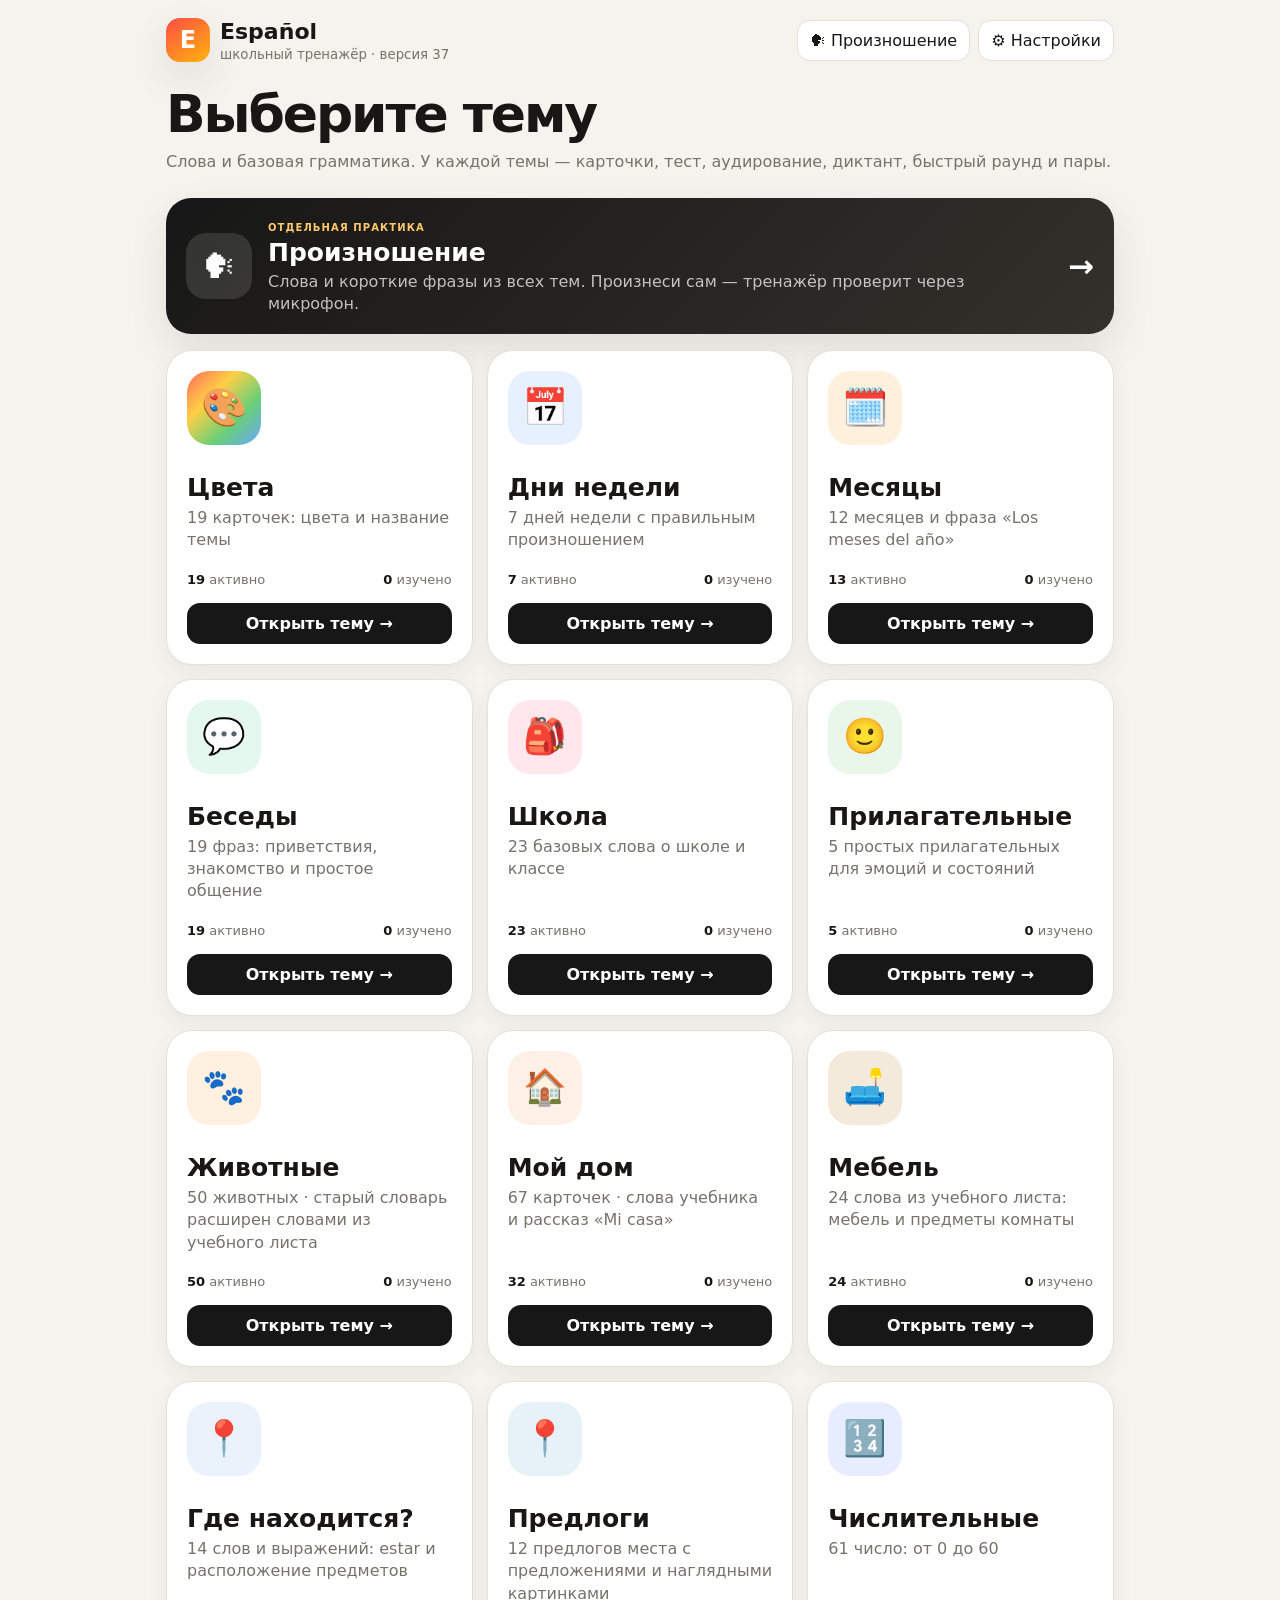
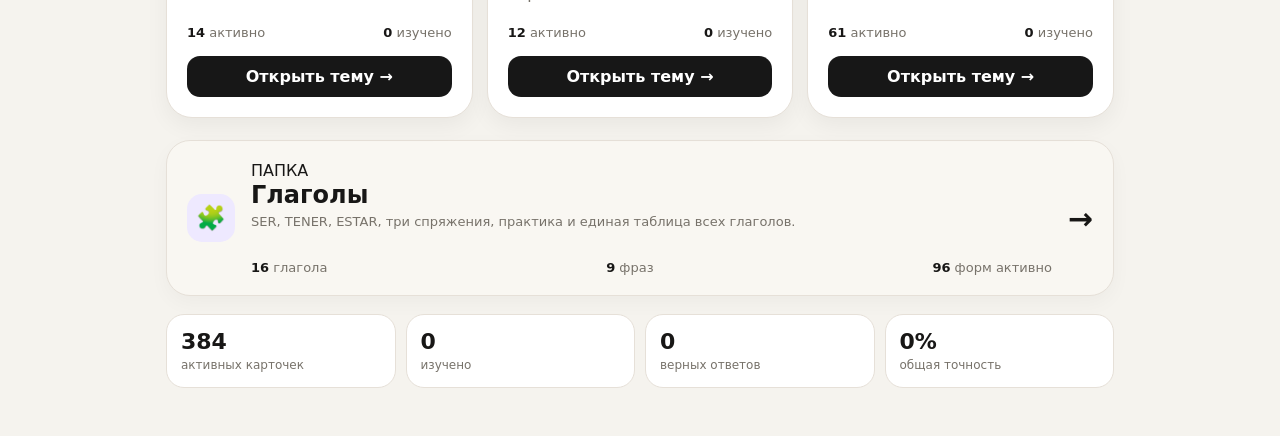
==== commit 395599e3: "дом 5" ====
--- a/index.html
+++ b/index.html
@@ -1,12 +1,12 @@
-<!doctype html><html lang="ru"><head><meta charset="utf-8"><meta name="viewport" content="width=device-width,initial-scale=1,viewport-fit=cover"><title>Español — тренажёр</title><link rel="stylesheet" href="styles-v35.css"><link rel="manifest" href="manifest.webmanifest"><meta name="theme-color" content="#f5f3ee"><meta name="mobile-web-app-capable" content="yes"><meta name="apple-mobile-web-app-capable" content="yes"><meta name="apple-mobile-web-app-title" content="Espanol"><link rel="apple-touch-icon" href="icon-192.png"><link rel="icon" href="icon-192.png"><script>if("serviceWorker" in navigator&&(location.protocol==="https:"||location.hostname==="localhost"))addEventListener("load",function(){navigator.serviceWorker.register("sw.js").catch(function(){})});</script></head><body>
+<!doctype html><html lang="ru"><head><meta charset="utf-8"><meta name="viewport" content="width=device-width,initial-scale=1,viewport-fit=cover"><title>Español — тренажёр</title><link rel="stylesheet" href="styles-v37.css"><link rel="manifest" href="manifest.webmanifest"><meta name="theme-color" content="#f5f3ee"><meta name="mobile-web-app-capable" content="yes"><meta name="apple-mobile-web-app-capable" content="yes"><meta name="apple-mobile-web-app-title" content="Espanol"><link rel="apple-touch-icon" href="icon-192.png"><link rel="icon" href="icon-192.png"><script>if("serviceWorker" in navigator&&(location.protocol==="https:"||location.hostname==="localhost"))addEventListener("load",function(){navigator.serviceWorker.register("sw.js").catch(function(){})});</script></head><body>
 <div class="shell">
-  <header class="appbar"><div class="appbar-left"><div class="logo">E</div><div class="appbar-title"><h1>Español</h1><small>школьный тренажёр · версия 35</small></div></div><div class="appbar-actions"><a class="iconbtn" href="pronunciation.html">🗣 Произношение</a><a class="iconbtn" href="settings.html">⚙ Настройки</a></div></header>
+  <header class="appbar"><div class="appbar-left"><div class="logo">E</div><div class="appbar-title"><h1>Español</h1><small>школьный тренажёр · версия 37</small></div></div><div class="appbar-actions"><a class="iconbtn" href="pronunciation.html">🗣 Произношение</a><a class="iconbtn" href="settings.html">⚙ Настройки</a></div></header>
   <h1 class="page-title">Выберите тему</h1><p class="page-sub">Слова и базовая грамматика. У каждой темы — карточки, тест, аудирование, диктант, быстрый раунд и пары.</p>
   <a class="pronunciation-home" href="pronunciation.html"><div class="pronunciation-home-icon">🗣</div><div><span class="eyebrow">ОТДЕЛЬНАЯ ПРАКТИКА</span><h2>Произношение</h2><p>Слова и короткие фразы из всех тем. Произнеси сам — тренажёр проверит через микрофон.</p></div><div class="pronunciation-arrow">→</div></a>
   <section class="topic-grid" id="topics"></section>
   <section class="quick-stats" id="overall"></section>
 </div><div id="toast" class="toast"></div>
-<script src="data-v35.js"></script><script src="common-v35.js"></script><script>
+<script src="data-v37.js"></script><script src="common-v37.js"></script><script>
 const icons={colors:'colors-icon',weekdays:'days-icon',months:'months-icon',conversations:'conversations-icon',school:'school-icon',adjectives:'adjectives-icon',numerals:'numerals-icon',animals:'animals-icon',furniture:'furniture-icon',prepositions:'prepositions-icon',my_home:'home-icon',where_is:'where-icon'};
 const box=document.querySelector('#topics');
 function safeActive(t){return t&&STATE.settings.active[t.id]?activeWords(t):[]}
--- a/styles-v37.css
+++ b/styles-v37.css
@@ -0,0 +1,459 @@
+:root{
+  --bg:#f5f3ee; --panel:#fff; --text:#181716; --muted:#77726a; --line:#e6e0d8;
+  --accent:#ff5b38; --accent2:#ffad13; --ok:#168b55; --bad:#cf3e37;
+  --shadow:0 16px 38px rgba(47,38,25,.10);
+}
+*{box-sizing:border-box}
+html,body{margin:0;min-height:100%;background:var(--bg);color:var(--text);font-family:Inter,ui-sans-serif,system-ui,-apple-system,BlinkMacSystemFont,"Segoe UI",sans-serif}
+button,input,select{font:inherit}button{cursor:pointer}.hidden{display:none!important}
+.shell{max-width:980px;margin:0 auto;padding:18px 16px 48px}
+.appbar{display:flex;align-items:center;justify-content:space-between;gap:12px;margin-bottom:22px}
+.appbar-left{display:flex;align-items:center;gap:10px;min-width:0}.appbar-title{min-width:0}.appbar h1{font-size:22px;margin:0;white-space:nowrap;overflow:hidden;text-overflow:ellipsis}.appbar small{display:block;color:var(--muted);margin-top:3px}
+.logo{width:44px;height:44px;border-radius:14px;background:linear-gradient(145deg,#ff4d45,#ffb30d);display:grid;place-items:center;color:#fff;font-weight:900;font-size:24px;box-shadow:var(--shadow)}
+.iconbtn,.ghostbtn{border:1px solid var(--line);background:var(--panel);border-radius:13px;padding:10px 12px;color:var(--text);text-decoration:none;display:inline-flex;align-items:center;justify-content:center;gap:7px}.iconbtn:hover,.ghostbtn:hover{transform:translateY(-1px)}
+.back{font-weight:800}.page-title{margin:8px 0 6px;font-size:clamp(30px,7vw,52px);letter-spacing:-.04em}.page-sub{color:var(--muted);margin:0 0 24px;line-height:1.5}
+.topic-grid{display:grid;grid-template-columns:repeat(2,1fr);gap:14px}.topic-card{display:flex;flex-direction:column;min-height:260px;padding:20px;border-radius:26px;background:var(--panel);border:1px solid var(--line);box-shadow:0 8px 22px rgba(0,0,0,.05);text-decoration:none;color:inherit;transition:.18s}.topic-card:hover{transform:translateY(-4px);box-shadow:var(--shadow)}
+.topic-icon{width:74px;height:74px;border-radius:22px;display:grid;place-items:center;font-size:37px;margin-bottom:28px}.topic-card h2{font-size:25px;margin:0 0 5px}.topic-card p{color:var(--muted);margin:0;line-height:1.4}.topic-meta{margin-top:auto;padding-top:20px;font-size:13px;color:var(--muted);display:flex;justify-content:space-between}.topic-meta b{color:var(--text)}
+.colors-icon{background:linear-gradient(135deg,#ff6b5b,#ffcf45,#68cf78,#6aa8ff)}.days-icon{background:#e7f0ff}.months-icon{background:#fff0dd}.ser-icon{background:#eee9ff}.conversations-icon{background:#e4f8f0}.school-icon{background:#ffe7ec}.adjectives-icon{background:#e9f7eb}.numerals-icon{background:#e7ecff}.tener-icon{background:#e3f5ef}.animals-icon{background:#fff0df}
+.quick-stats{display:grid;grid-template-columns:repeat(4,1fr);gap:10px;margin-top:18px}.stat{background:var(--panel);border:1px solid var(--line);border-radius:18px;padding:14px}.stat b{font-size:22px;display:block}.stat span{font-size:12px;color:var(--muted)}
+
+.topic-switcher{display:flex;align-items:center;justify-content:space-between;gap:14px;background:var(--panel);border:1px solid var(--line);border-radius:20px;padding:12px 14px;margin:-5px 0 14px;box-shadow:0 5px 16px rgba(0,0,0,.04)}
+.topic-switcher-label{display:flex;flex-direction:column;gap:2px;flex:0 0 auto}.topic-switcher-label b{font-size:14px}.topic-switcher-label span{font-size:11px;color:var(--muted)}
+.topic-switch-buttons{display:flex;gap:7px;overflow:auto;scrollbar-width:none}.topic-switch-buttons::-webkit-scrollbar{display:none}
+.topic-switch{white-space:nowrap;text-decoration:none;color:var(--text);border:1px solid var(--line);background:#f8f6f2;border-radius:13px;padding:10px 12px;font-weight:800;transition:.15s}
+.topic-switch:hover{transform:translateY(-1px);background:#fff}.topic-switch.active{background:#171717;color:#fff;border-color:#171717;box-shadow:0 6px 14px rgba(0,0,0,.14)}
+.topic-cta{margin-top:16px;background:#171717;color:#fff;border-radius:13px;padding:11px 13px;font-weight:850;text-align:center}
+
+.modebar{display:flex;gap:8px;overflow:auto;padding:2px 0 12px;scrollbar-width:none}.modebar::-webkit-scrollbar{display:none}.mode-tab{flex:0 0 auto;border:1px solid var(--line);background:var(--panel);border-radius:14px;padding:10px 13px;font-weight:800}.mode-tab.active{background:#171717;color:#fff;border-color:#171717}
+.workspace{background:var(--panel);border:1px solid var(--line);border-radius:28px;box-shadow:var(--shadow);padding:18px;min-height:560px}.workspace-head{display:flex;justify-content:space-between;align-items:flex-start;gap:12px;margin-bottom:14px}.workspace-head h2{margin:0;font-size:23px}.subtle{color:var(--muted);font-size:13px}.progress{height:8px;background:#efebe5;border-radius:99px;overflow:hidden;margin-bottom:16px}.progress>div{height:100%;background:linear-gradient(90deg,var(--accent),var(--accent2));width:0;transition:.25s}
+.study-layout{display:grid;grid-template-columns:minmax(0,1fr) 270px;gap:16px}.flashcard{border:1px solid var(--line);border-radius:25px;overflow:hidden;min-height:410px;display:flex;flex-direction:column}.visual{flex:1;min-height:270px;display:grid;place-items:center;position:relative;background:#f4f0e9}.visual-emoji{font-size:90px;filter:drop-shadow(0 8px 12px rgba(0,0,0,.08))}.visual-big{font-size:clamp(58px,12vw,110px);font-weight:900;letter-spacing:-.07em;color:#27231e}.visual-word{font-size:clamp(34px,7vw,72px);letter-spacing:-.045em;text-align:center;padding:24px;overflow-wrap:anywhere}.badge{position:absolute;top:14px;left:14px;background:rgba(255,255,255,.86);padding:7px 10px;border-radius:11px;font-weight:800;font-size:12px}.card-copy{padding:20px;display:flex;justify-content:space-between;align-items:flex-end;gap:12px}.es{font-size:clamp(38px,8vw,65px);font-weight:950;letter-spacing:-.05em;line-height:.95}.ru{font-size:18px;color:var(--muted);margin-top:8px}.speak{width:62px;height:62px;border:0;border-radius:20px;background:#171717;color:#fff;font-size:26px}.controls{display:grid;grid-template-columns:1fr 1fr;gap:9px;margin-top:10px}.btn{border:0;border-radius:15px;padding:13px 14px;font-weight:850}.btn.primary{background:#171717;color:#fff}.btn.good{background:#e7f6ed;color:#0a7546}.btn.soft{background:#f1eee8;color:#302d29}.btn.warn{background:#fff0e8;color:#b94325}
+.side{border:1px solid var(--line);background:#fbfaf7;border-radius:22px;padding:15px}.side h3{margin:0 0 10px;font-size:16px}.side label{display:block;font-size:12px;color:var(--muted);margin:12px 0 6px}.side select,.side input[type=range]{width:100%}.side select{padding:10px;border:1px solid var(--line);border-radius:11px;background:white}.check{display:flex!important;align-items:center;gap:8px;color:var(--text)!important;font-size:13px!important}
+.quiz{max-width:700px;margin:0 auto}.prompt{text-align:center;margin:12px 0 22px}.prompt-visual{width:min(280px,78vw);height:210px;border-radius:25px;display:grid;place-items:center;margin:0 auto 15px;border:1px solid var(--line);background:#f3efe7;box-shadow:0 7px 20px rgba(0,0,0,.06)}.prompt-visual strong{font-size:clamp(44px,11vw,82px);letter-spacing:-.05em}.prompt-word{font-size:clamp(40px,9vw,72px);font-weight:950;letter-spacing:-.05em}.options{display:grid;grid-template-columns:1fr 1fr;gap:10px}.option{border:1px solid var(--line);border-radius:16px;background:#fff;padding:16px 14px;font-weight:800;text-align:left}.option.correct{background:#e7f6ed;border-color:#74c99c;color:#086b40}.option.wrong{background:#fdebea;border-color:#e89b96;color:#a52e28}.option:disabled{cursor:default}.feedback{min-height:31px;text-align:center;margin-top:13px;font-weight:800}.feedback.ok{color:var(--ok)}.feedback.bad{color:var(--bad)}
+.audio-wrap,.dict-wrap,.empty{text-align:center;max-width:640px;margin:30px auto}.audio-big{width:104px;height:104px;border:0;border-radius:32px;background:#171717;color:white;font-size:42px;box-shadow:var(--shadow)}.dict-input{width:100%;padding:16px;border-radius:16px;border:2px solid var(--line);font-size:24px;text-align:center;outline:none}.dict-input:focus{border-color:#ff9b83}.choice-grid{display:grid;grid-template-columns:repeat(2,1fr);gap:10px;margin-top:20px}.choice{border:1px solid var(--line);background:#fff;border-radius:16px;padding:18px;font-weight:800}.color-choice{aspect-ratio:1.25;border:4px solid white;border-radius:20px;box-shadow:0 5px 15px rgba(0,0,0,.12);outline:1px solid rgba(0,0,0,.08)}.choice.wrong{background:#fdebea;border-color:#e89b96;color:#a52e28;animation:wrongShake .28s ease}.choice.correct{background:#e7f6ed;border-color:#74c99c;color:#086b40}.color-choice.wrong{outline:4px solid #d83b35;animation:wrongShake .28s ease}.color-choice.correct{outline:4px solid #168a53}@keyframes wrongShake{0%,100%{transform:translateX(0)}25%{transform:translateX(-5px)}75%{transform:translateX(5px)}}
+.speed-head{text-align:center;margin-bottom:14px}.speed-head b{font-size:45px}.match-grid{display:grid;grid-template-columns:repeat(4,1fr);gap:9px}.match-card{min-height:92px;border:1px solid var(--line);border-radius:16px;background:#fff;padding:8px;font-weight:850;display:grid;place-items:center;text-align:center}.match-card.selected{outline:4px solid #ffb69f}.match-card.matched{pointer-events:none}
+.settings-card{background:var(--panel);border:1px solid var(--line);border-radius:24px;padding:18px;margin-bottom:14px;box-shadow:0 7px 20px rgba(0,0,0,.04)}.settings-card h2{margin:0 0 5px}.settings-card p{margin:0 0 15px;color:var(--muted)}.settings-actions{display:flex;gap:8px;flex-wrap:wrap;margin:10px 0 15px}.dict-list{display:grid;grid-template-columns:1fr 1fr;gap:8px}.word-row{display:grid;grid-template-columns:auto auto 1fr auto;align-items:center;gap:10px;border:1px solid var(--line);border-radius:14px;padding:10px;background:#fff}.word-row.off{opacity:.48}.dot{width:25px;height:25px;border-radius:8px;border:1px solid rgba(0,0,0,.08)}.word-main b{display:block}.word-main span{font-size:12px;color:var(--muted)}.switch{position:relative;width:42px;height:24px}.switch input{opacity:0;width:0;height:0}.slider{position:absolute;inset:0;background:#c9c5be;border-radius:99px;transition:.2s}.slider:before{content:"";position:absolute;width:18px;height:18px;left:3px;top:3px;background:#fff;border-radius:50%;transition:.2s}.switch input:checked+.slider{background:#171717}.switch input:checked+.slider:before{transform:translateX(18px)}
+.toast{position:fixed;left:50%;bottom:22px;transform:translate(-50%,18px);opacity:0;background:#171717;color:#fff;padding:11px 15px;border-radius:13px;transition:.2s;pointer-events:none;z-index:20}.toast.show{opacity:1;transform:translate(-50%,0)}
+@media(max-width:780px){.topic-switcher{display:block}.topic-switcher-label{margin-bottom:9px}.topic-switch-buttons{width:100%}.topic-switch{flex:1 0 auto;text-align:center}.topic-grid{grid-template-columns:1fr}.topic-card{min-height:190px}.topic-icon{margin-bottom:18px}.study-layout{grid-template-columns:1fr}.side{order:-1}.quick-stats{grid-template-columns:1fr 1fr}.dict-list{grid-template-columns:1fr}.match-grid{grid-template-columns:repeat(3,1fr)}}
+@media(max-width:520px){.shell{padding:12px 10px 36px}.appbar{margin-bottom:15px}.appbar small{display:none}.page-title{font-size:35px}.workspace{padding:13px;border-radius:22px;min-height:500px}.options,.choice-grid{grid-template-columns:1fr}.match-grid{grid-template-columns:repeat(3,1fr)}.mode-tab{padding:9px 11px}.visual{min-height:240px}.card-copy{padding:16px}.settings-card{padding:13px}}
+
+
+/* SER grammar topic */
+.grammar-visual{background:linear-gradient(145deg,#f3efff,#faf8ff)}
+.grammar-pair{display:flex;align-items:center;justify-content:center;gap:18px;flex-wrap:wrap;padding:32px;text-align:center}
+.grammar-pair span{font-size:clamp(30px,7vw,58px);font-weight:850;letter-spacing:-.04em}
+.grammar-pair i{font-size:32px;color:#9187a8;font-style:normal}
+.grammar-pair strong{font-size:clamp(46px,10vw,82px);font-weight:950;color:#684cc4;letter-spacing:-.05em}
+.ser-main{font-size:clamp(30px,6.3vw,54px);line-height:1.02}
+.ser-form{color:#684cc4}
+.examples{border-top:1px solid var(--line);background:#fbf9ff;padding:16px 20px 18px}
+.examples-title{font-size:11px;font-weight:900;text-transform:uppercase;letter-spacing:.08em;color:#8b829b;margin-bottom:8px}
+.example{display:grid;grid-template-columns:1fr 1fr;gap:10px;padding:8px 0;border-top:1px dashed #e4deef}
+.example:first-of-type{border-top:0}.example b{font-size:15px}.example span{font-size:14px;color:var(--muted)}
+.grammar-prompt{background:linear-gradient(145deg,#f3efff,#faf8ff);height:auto;min-height:190px;padding:22px;display:flex;flex-direction:column;justify-content:center}
+.grammar-pronoun{font-size:clamp(32px,8vw,58px);font-weight:950;letter-spacing:-.045em;line-height:1.02}
+.grammar-ru{font-size:16px;color:var(--muted);margin-top:10px}
+.grammar-option{text-align:center;font-size:clamp(24px,5vw,34px);color:#5f43bd}
+.ser-choice{display:flex;flex-direction:column;gap:5px;text-align:center}.ser-choice b{font-size:17px}.ser-choice span{font-size:25px;color:#684cc4;font-weight:950}
+.grammar-match{font-size:16px}.grammar-match:nth-child(n){overflow-wrap:anywhere}
+.ser-rule{margin-top:18px;padding:13px;border-radius:14px;background:#f0ecfb;display:flex;flex-direction:column;gap:5px}.ser-rule b{font-size:14px}.ser-rule span{font-size:12px;line-height:1.45;color:#625a70}
+.grammar-chip{min-width:74px;max-width:105px;padding:6px 7px;border-radius:9px;background:#f0ecfb;color:#5f43bd;font-size:10px;font-weight:850;text-align:center;line-height:1.15}
+.text-dot{display:grid;place-items:center;background:#f0ede7;font-size:9px;font-weight:900;overflow:hidden}
+@media(max-width:520px){.example{grid-template-columns:1fr;gap:3px}.grammar-pair{gap:10px;padding:22px 12px}.grammar-chip{min-width:58px;max-width:78px;font-size:9px}.word-row{gap:7px}}
+
+/* v7 interaction feedback */
+.example{grid-template-columns:1fr auto;align-items:center;gap:10px}
+.example-copy{display:grid;grid-template-columns:1fr 1fr;gap:10px;align-items:center}
+.example-speak{width:38px;height:38px;border:1px solid var(--line);border-radius:12px;background:#fff;display:grid;place-items:center;font-size:17px;box-shadow:0 3px 10px rgba(0,0,0,.04)}
+.example-speak:hover{transform:translateY(-1px)}
+.test-examples{margin-top:16px;border:1px solid #e4deef;border-radius:18px;overflow:hidden;text-align:left}
+.wrong-input{border-color:#d83b35!important;background:#fff2f1;animation:wrongShake .28s ease}
+.match-card.matched{opacity:1;pointer-events:none;outline:4px solid #168a53;border-color:#168a53;background:#edf9f2;color:#086b40;box-shadow:0 0 0 2px rgba(22,138,83,.08)}
+.match-card.pair-wrong{outline:4px solid #d83b35;border-color:#d83b35;background:#fff0ef;animation:wrongShake .28s ease}
+.match-color{display:block;width:100%;height:100%;min-height:72px;border-radius:11px;border:1px solid rgba(0,0,0,.08)}
+.color-match-card{padding:7px;background:#fff}
+.color-match-card.matched .match-color{box-shadow:inset 0 0 0 2px rgba(255,255,255,.8)}
+.match-actions{text-align:center;margin-top:14px}
+@media(max-width:520px){.example-copy{grid-template-columns:1fr;gap:3px}.example{grid-template-columns:1fr auto}.example-speak{width:42px;height:42px}}
+.test-next{text-align:center;margin-top:12px}
+
+
+/* v8: top/right navigation and pronunciation practice */
+.appbar-actions{display:flex;gap:8px;align-items:center;flex-wrap:wrap;justify-content:flex-end}
+.workspace-head-right{display:flex;align-items:flex-end;gap:10px;flex-direction:column;min-width:max-content}
+.workspace-actions{display:flex;gap:7px;align-items:center;justify-content:flex-end;flex-wrap:wrap}
+.head-nav{border:1px solid var(--line);border-radius:13px;padding:10px 13px;font-weight:850;background:#f5f2ec;color:var(--text)}
+.head-nav.primary{background:#171717;color:#fff;border-color:#171717}.head-nav.secondary{background:#f3f0ea}
+.pronunciation-home{margin:0 0 16px;display:grid;grid-template-columns:auto 1fr auto;gap:16px;align-items:center;text-decoration:none;color:inherit;background:linear-gradient(135deg,#171717,#34302b);color:#fff;border-radius:25px;padding:18px 20px;box-shadow:var(--shadow)}
+.pronunciation-home-icon{width:66px;height:66px;border-radius:20px;background:rgba(255,255,255,.12);display:grid;place-items:center;font-size:34px}.pronunciation-home h2{margin:3px 0 4px;font-size:25px}.pronunciation-home p{margin:0;color:rgba(255,255,255,.72);line-height:1.4}.pronunciation-home .eyebrow{font-size:10px;font-weight:900;letter-spacing:.11em;color:#ffc969}.pronunciation-arrow{font-size:31px;font-weight:900}
+.pronunciation-workspace{min-height:600px}.pronounce-card{max-width:760px;margin:28px auto 0;text-align:center;border:1px solid var(--line);border-radius:27px;padding:30px 26px;background:linear-gradient(180deg,#fff,#fbfaf7);box-shadow:0 7px 20px rgba(0,0,0,.045)}
+.pronounce-meta{display:flex;justify-content:center;gap:8px;align-items:center;margin-bottom:26px}.pronounce-meta span,.pronounce-meta b{font-size:11px;padding:7px 10px;border-radius:99px;background:#f1eee8}.pronounce-meta b{text-transform:uppercase;letter-spacing:.06em;color:#6f675e}
+.pronounce-target{font-size:clamp(36px,7.5vw,68px);line-height:1.08;font-weight:950;letter-spacing:-.045em;overflow-wrap:anywhere}.pronounce-translation{font-size:14px;color:var(--muted);margin-top:12px;min-height:20px}
+.pronounce-actions{display:grid;grid-template-columns:1fr 1fr;gap:12px;max-width:520px;margin:30px auto 0}.pronounce-listen,.pronounce-mic{border:0;border-radius:19px;padding:16px;font-weight:900;font-size:17px}.pronounce-listen{background:#f0ede7;color:#282522}.pronounce-mic{background:#171717;color:#fff}.pronounce-mic.recording{background:#c73d36;box-shadow:0 0 0 7px rgba(199,61,54,.13);animation:micPulse 1s ease-in-out infinite}.pronounce-mic.disabled{opacity:.4;cursor:not-allowed}
+.speech-status{margin:22px auto 0;font-size:14px;font-weight:800;min-height:22px}.speech-status.listening{color:#9c4e00}.speech-status.ok{color:var(--ok)}.speech-status.bad{color:var(--bad)}.recognized{font-size:12px;color:var(--muted);margin-top:6px;min-height:18px}
+@keyframes micPulse{50%{transform:scale(1.025)}}
+@media(max-width:620px){.appbar-actions{gap:5px}.appbar-actions .iconbtn{font-size:12px;padding:9px}.workspace-head{align-items:stretch}.workspace-head-right{align-items:flex-end}.workspace-actions{width:100%}.head-nav{min-height:44px}.pronunciation-home{grid-template-columns:auto 1fr;padding:15px}.pronunciation-arrow{display:none}.pronunciation-home-icon{width:56px;height:56px}.pronounce-card{margin-top:16px;padding:24px 14px}.pronounce-actions{grid-template-columns:1fr}.pronounce-listen,.pronounce-mic{min-height:54px}}
+
+/* v9: pronunciation practice filters */
+.pron-settings{margin:16px 0 22px;border:1px solid var(--line);border-radius:24px;background:#fbfaf7;padding:18px;box-shadow:0 8px 25px rgba(0,0,0,.045)}
+.pron-settings.hidden{display:none}.pron-settings-head{display:flex;justify-content:space-between;gap:16px;align-items:flex-start;margin-bottom:16px}.pron-settings-head h3{margin:0 0 4px;font-size:21px}.pron-settings-head p{margin:0;color:var(--muted);font-size:13px}.settings-close{border:0;background:#eeeae3;width:36px;height:36px;border-radius:12px;font-size:24px;line-height:1;color:#554f48}
+.pron-settings-grid{display:grid;grid-template-columns:1fr 1.05fr;gap:16px}.pron-setting-group{border:1px solid var(--line);border-radius:18px;background:white;padding:14px}.pron-group-title{display:flex;align-items:center;justify-content:space-between;gap:10px;margin-bottom:11px}.mini-actions{display:flex;gap:6px}.mini-actions button{border:1px solid var(--line);background:#f6f3ed;border-radius:10px;padding:7px 9px;font-size:11px;font-weight:800}
+.pron-topic-options{display:grid;grid-template-columns:1fr 1fr;gap:8px}.pron-topic-check{display:grid;grid-template-columns:auto auto 1fr;align-items:center;gap:8px;border:1px solid var(--line);border-radius:14px;padding:10px;cursor:pointer}.pron-topic-check:has(input:checked){border-color:#9d8af0;background:#f7f4ff}.pron-topic-check input{width:18px;height:18px}.pron-topic-icon{font-size:22px}.pron-topic-check b{display:block;font-size:13px}.pron-topic-check small{display:block;font-size:10px;color:var(--muted);margin-top:2px}
+.pron-content-options{display:grid;gap:8px}.pron-radio{display:grid;grid-template-columns:auto 1fr;gap:10px;align-items:flex-start;border:1px solid var(--line);border-radius:14px;padding:11px;cursor:pointer}.pron-radio:has(input:checked){border-color:#ff9d88;background:#fff6f2}.pron-radio input{width:18px;height:18px;margin-top:1px}.pron-radio b{display:block;font-size:13px}.pron-radio small{display:block;color:var(--muted);font-size:11px;line-height:1.35;margin-top:3px}
+.pron-settings-summary{display:flex;align-items:center;justify-content:space-between;gap:12px;margin-top:14px;padding-top:14px;border-top:1px solid var(--line)}.pron-settings-summary span{font-size:12px;color:var(--muted);font-weight:700}
+@media(max-width:760px){.pron-settings-grid{grid-template-columns:1fr}.pron-topic-options{grid-template-columns:1fr 1fr}.pron-settings-summary{align-items:stretch;flex-direction:column}.pron-settings-summary .head-nav{width:100%}}
+@media(max-width:430px){.pron-topic-options{grid-template-columns:1fr}.pron-settings{padding:13px}.pron-setting-group{padding:11px}.mini-actions button{padding:6px 7px}}
+
+
+/* v9.1: conversations + school */
+.pron-hint{display:block;margin-top:9px;font-size:15px;font-weight:750;letter-spacing:0;color:var(--muted);line-height:1.2}
+.conversation-main{font-size:clamp(27px,5.8vw,50px);line-height:1.04;overflow-wrap:anywhere}
+.topic-card .conversations-icon,.topic-card .school-icon,.topic-card .adjectives-icon,.topic-card .numerals-icon,.topic-card .animals-icon{font-size:35px}
+@media(max-width:520px){
+  .conversation-main{font-size:clamp(25px,8vw,40px)}
+}
+
+
+/* v9.2: voice controls in card footer + integrated pronunciation checking */
+.study-single{max-width:780px;margin:0 auto}
+.quiz-card-shell{max-width:820px;margin:0 auto}
+.voice-footer{border-top:1px solid var(--line);margin-top:18px;padding:15px 16px 14px;background:#faf8f4;border-radius:0 0 22px 22px}
+.flashcard>.voice-footer{margin-top:0;border-radius:0;background:#faf8f4}
+.voice-footer-title{display:flex;justify-content:space-between;align-items:baseline;gap:12px;margin-bottom:12px}.voice-footer-title b{font-size:13px}.voice-footer-title span{font-size:11px;color:var(--muted);text-align:right}
+.voice-settings-row{display:grid;grid-template-columns:minmax(180px,1.25fr) minmax(180px,1fr) auto;gap:12px;align-items:end}.voice-field{display:flex;flex-direction:column;gap:6px;font-size:11px;color:var(--muted);font-weight:750}.voice-field select{width:100%;min-width:0;padding:9px 10px;border:1px solid var(--line);border-radius:11px;background:#fff;color:var(--text)}.voice-field input[type=range]{width:100%}.voice-auto{display:flex;align-items:center;gap:7px;font-size:12px;color:var(--text);padding-bottom:8px;white-space:nowrap}
+.pron-check-row{display:flex;gap:8px;margin-top:13px}.pron-check-listen,.pron-check-mic{border:1px solid var(--line);border-radius:13px;padding:11px 13px;font-weight:850;background:#fff;color:var(--text)}.pron-check-mic{background:#171717;color:#fff;border-color:#171717}.pron-check-listen:disabled,.pron-check-mic:disabled{opacity:.38;cursor:not-allowed}.pron-check-mic.recording{background:#c73d36;border-color:#c73d36;box-shadow:0 0 0 6px rgba(199,61,54,.12);animation:micPulse 1s ease-in-out infinite}
+.pron-check-status{min-height:18px;margin-top:10px;font-size:12px;font-weight:750;color:var(--muted)}.pron-check-status.listening{color:#9c4e00}.pron-check-status.ok{color:var(--ok)}.pron-check-status.bad{color:var(--bad)}.pron-check-recognized{min-height:16px;margin-top:3px;font-size:11px;color:var(--muted)}
+.audio-wrap>.voice-footer,.dict-wrap>.voice-footer{margin-left:-0px;margin-right:-0px}
+@media(max-width:780px){.voice-settings-row{grid-template-columns:1fr 1fr}.voice-auto{grid-column:1/-1}.study-layout{display:block}.side{display:none}}
+@media(max-width:560px){.voice-footer{padding:13px 12px}.voice-footer-title{display:block}.voice-footer-title span{display:block;text-align:left;margin-top:4px}.voice-settings-row{grid-template-columns:1fr}.voice-auto{grid-column:auto;padding:2px 0}.pron-check-row{display:grid;grid-template-columns:1fr 1fr}.pron-check-listen,.pron-check-mic{min-height:46px;padding:10px 8px;font-size:12px}}
+
+
+/* School object illustrations */
+.school-svg{width:1.15em;height:1.15em;display:inline-block;vertical-align:-.14em;overflow:visible}
+.visual-big .school-svg,.prompt-visual .school-svg{width:min(150px,38vw);height:min(150px,38vw);vertical-align:middle}
+.text-dot .school-svg{width:26px;height:26px;vertical-align:middle}
+
+
+/* v17: folder "Глаголы" */
+.topic-grid{display:block}
+.topic-section-grid{display:grid;grid-template-columns:repeat(3,minmax(0,1fr));gap:14px}
+.topic-folder{margin-top:22px;padding:18px;border:1px solid var(--line);border-radius:24px;background:#f9f7f2}
+.topic-folder-head{display:flex;align-items:center;gap:12px;margin-bottom:14px}
+.topic-folder-head h2{margin:1px 0 3px;font-size:22px}
+.topic-folder-head p{margin:0;color:var(--muted);font-size:13px}
+.topic-folder-icon{width:48px;height:48px;border-radius:15px;background:#eee9ff;display:grid;place-items:center;font-size:24px;flex:0 0 auto}
+.verb-grid{display:grid;grid-template-columns:repeat(2,minmax(0,1fr));gap:14px}
+.topic-switch-group-label{align-self:center;padding:7px 8px;font-size:10px;font-weight:900;letter-spacing:.08em;text-transform:uppercase;color:var(--muted)}
+@media(max-width:850px){.topic-section-grid{grid-template-columns:repeat(2,minmax(0,1fr))}}
+@media(max-width:560px){.topic-section-grid,.verb-grid{grid-template-columns:1fr}.topic-folder{padding:14px;border-radius:20px}}
+
+
+/* v19: hierarchical verb folder */
+.estar-icon{background:#e7f2ff}.verb-practice-icon{background:#fff0e8}
+.topic-grid{display:block}
+.topic-section-grid{display:grid;grid-template-columns:repeat(3,minmax(0,1fr));gap:14px}
+.topic-folder-card{margin-top:22px;display:grid;grid-template-columns:auto 1fr auto;align-items:center;gap:16px;text-decoration:none;color:inherit;border:1px solid var(--line);border-radius:24px;background:#f9f7f2;padding:20px;box-shadow:0 7px 20px rgba(0,0,0,.035);transition:.18s}
+.topic-folder-card:hover{transform:translateY(-2px);box-shadow:var(--shadow)}
+.topic-folder-copy h2{margin:1px 0 5px;font-size:24px}.topic-folder-copy p{margin:0 0 11px;color:var(--muted);font-size:13px}.topic-folder-arrow{font-size:30px;font-weight:700}
+.verb-folder-grid{display:grid;grid-template-columns:repeat(3,minmax(0,1fr));gap:14px;margin-bottom:18px}
+.nested-folder{border:1px solid var(--line);border-radius:24px;background:#f9f7f2;overflow:hidden;margin-top:18px}
+.nested-folder>summary{list-style:none;cursor:pointer;display:grid;grid-template-columns:auto 1fr auto;align-items:center;gap:12px;padding:17px 18px}.nested-folder>summary::-webkit-details-marker{display:none}
+.nested-folder>summary b{display:block;font-size:19px}.nested-folder>summary small{display:block;color:var(--muted);margin-top:3px}.nested-folder-icon{width:44px;height:44px;border-radius:14px;background:#fff0e8;display:grid;place-items:center;font-size:23px}.nested-folder-arrow{font-size:22px;transition:.2s}.nested-folder[open] .nested-folder-arrow{transform:rotate(180deg)}.nested-folder-content{padding:0 18px 18px}.nested-folder-content .topic-card{max-width:520px}
+.folder-back-note{display:flex;align-items:center;gap:8px;color:var(--muted);font-size:12px;margin:-4px 0 14px}.folder-back-note a{color:inherit;font-weight:800}
+@media(max-width:850px){.topic-section-grid,.verb-folder-grid{grid-template-columns:repeat(2,minmax(0,1fr))}}
+@media(max-width:560px){.topic-section-grid,.verb-folder-grid{grid-template-columns:1fr}.topic-folder-card{grid-template-columns:auto 1fr;padding:15px}.topic-folder-arrow{display:none}.nested-folder>summary{padding:14px}.nested-folder-content{padding:0 14px 14px}}
+
+
+/* v21: all-six-forms study mode for verbs */
+.verb-overview{max-width:820px;margin:10px auto 0}
+.verb-overview-top{display:flex;align-items:center;justify-content:space-between;gap:18px;padding:18px;border:1px solid var(--line);border-radius:22px;background:#fbfaf7;margin-bottom:12px}
+.verb-overview-top h3{font-size:25px;margin:7px 0 5px}.verb-overview-top p{margin:0;color:var(--muted);line-height:1.45}
+.verb-overview-badge{display:inline-flex;border:1px solid var(--line);background:#fff;border-radius:999px;padding:6px 10px;font-size:12px;font-weight:900;letter-spacing:.04em}
+.verb-speak-all{flex:0 0 auto;border:0;border-radius:16px;background:#171717;color:#fff;padding:14px 17px;font-weight:900;display:inline-flex;align-items:center;gap:7px;min-height:50px}
+.verb-form-grid{display:grid;grid-template-columns:repeat(3,minmax(0,1fr));gap:10px}
+.verb-form-card{position:relative;min-width:0;border:1px solid var(--line);border-radius:20px;background:#fff;padding:16px;box-shadow:0 5px 15px rgba(0,0,0,.035)}
+.verb-form-num{position:absolute;right:11px;top:10px;color:#aaa39a;font-size:11px;font-weight:900}.verb-form-pronoun{display:block;color:var(--muted);font-size:12px;font-weight:800;line-height:1.25;padding-right:22px;min-height:30px}
+.verb-form-card strong{display:block;font-size:clamp(27px,4vw,38px);letter-spacing:-.04em;margin:8px 0 3px;overflow-wrap:anywhere}.verb-form-card small{color:var(--muted)}
+.verb-audio-order{margin-top:12px;border-radius:16px;background:#f3efe8;padding:12px 14px;font-size:13px;line-height:1.5;overflow-wrap:anywhere}
+@media(max-width:620px){
+  .verb-overview{margin-top:4px}.verb-overview-top{align-items:stretch;flex-direction:column;padding:14px;border-radius:18px;gap:12px}.verb-overview-top h3{font-size:21px}.verb-speak-all{width:100%;justify-content:center}
+  .verb-form-grid{grid-template-columns:repeat(2,minmax(0,1fr));gap:8px}.verb-form-card{padding:13px 11px;border-radius:16px}.verb-form-pronoun{font-size:10px;min-height:27px;padding-right:16px}.verb-form-card strong{font-size:26px}.verb-audio-order{font-size:12px}
+  .modebar{margin-left:-2px;margin-right:-2px;padding-bottom:10px}.mode-tab{min-height:42px}
+}
+@media(max-width:360px){.verb-form-card strong{font-size:23px}.verb-form-card{padding:12px 9px}.verb-form-pronoun{font-size:9px}}
+
+
+/* v22: first-conjugation subsection and highlighted endings */
+.verb-section{margin-bottom:18px}.verb-section-head{margin:0 0 11px}.verb-section-head h2{margin:3px 0 0;font-size:21px}
+.first-conj-folder .nested-folder-icon{background:#e9f2ff}.first-conj-note{margin:0 0 12px;padding:11px 13px;border-radius:14px;background:#fff;border:1px solid var(--line);font-size:13px;color:var(--muted)}
+.first-conj-note b{color:var(--text)}.first-conj-note span{color:var(--accent);font-weight:950}.first-conj-grid{margin-bottom:0}
+.verb-ending{color:var(--accent);font-weight:950}.ending-help{display:inline;font-weight:850;color:var(--accent)}
+.ser-main .verb-ending,.grammar-pair .verb-ending,.verb-form-card .verb-ending{color:var(--accent)}
+@media(max-width:620px){.first-conj-note{font-size:12px;line-height:1.55}.first-conj-grid{grid-template-columns:1fr}.verb-section-head h2{font-size:19px}}
+
+
+/* v23: new vocabulary topics */
+.furniture-icon{background:#f4eadc}.prepositions-icon{background:#e7f2f8}
+.topic-card .furniture-icon,.topic-card .prepositions-icon{font-size:35px}
+
+/* Preposition diagrams */
+.prep-visual{background:linear-gradient(180deg,#f8fbfd,#eef4f6);display:grid;place-items:center}
+.prep-svg{width:min(180px,85%);height:auto;display:block}
+.prompt-visual.prep-visual .prep-svg{width:min(260px,88%)}
+
+/* Numerals: sequential learning mode */
+.number-overview{max-width:960px;margin:10px auto 0}
+.number-overview-top{display:flex;align-items:center;justify-content:space-between;gap:18px;padding:18px;border:1px solid var(--line);border-radius:22px;background:#fbfaf7;margin-bottom:12px}
+.number-overview-top h3{font-size:25px;margin:7px 0 5px}.number-overview-top p{margin:0;color:var(--muted);line-height:1.45}
+.number-grid{display:grid;grid-template-columns:repeat(6,minmax(0,1fr));gap:8px}
+.number-cell{border:1px solid var(--line);border-radius:15px;background:#fff;padding:11px 8px;text-align:center;min-width:0}
+.number-cell b{display:block;font-size:21px}.number-cell span{display:block;margin-top:4px;color:var(--muted);font-weight:800;font-size:12px;overflow-wrap:anywhere}
+
+/* Verbs directory */
+.all-verbs-link{display:grid;grid-template-columns:auto 1fr auto;align-items:center;gap:12px;margin:14px 0 18px;padding:14px 16px;border:1px solid var(--line);border-radius:18px;background:#fff;text-decoration:none;color:inherit}
+.all-verbs-link>span{font-size:25px}.all-verbs-link b{display:block}.all-verbs-link small{display:block;color:var(--muted);margin-top:3px}.all-verbs-link>strong{font-size:24px}
+.second-conj-folder .nested-folder-icon{background:#eaf7ec}.third-conj-folder .nested-folder-icon{background:#fff0df}
+
+.all-verbs-table{display:grid;gap:11px;margin-top:16px}
+.all-verb-row{display:grid;grid-template-columns:minmax(180px,.85fr) minmax(0,2.3fr);gap:14px;border:1px solid var(--line);background:#fff;border-radius:20px;padding:14px}
+.all-verb-left{padding:5px 7px}.all-verb-left h2{font-size:25px;margin:7px 0 2px;text-transform:lowercase}.all-verb-left p{margin:0 0 10px;color:var(--muted);font-weight:750}.all-verb-left a{font-size:12px;font-weight:850;color:var(--text)}
+.all-verb-forms{display:grid;grid-template-columns:repeat(6,minmax(0,1fr));gap:7px}
+.all-verb-form{min-width:0;border-radius:13px;background:#f7f4ef;padding:10px 7px;text-align:center;display:flex;flex-direction:column;justify-content:center}
+.all-verb-form small{font-size:9px;color:var(--muted);line-height:1.15;min-height:22px}.all-verb-form b{font-size:clamp(15px,1.8vw,22px);overflow-wrap:anywhere}
+
+/* v23 mobile */
+@media(max-width:820px){
+  .number-grid{grid-template-columns:repeat(4,minmax(0,1fr))}
+  .all-verb-row{grid-template-columns:1fr}.all-verb-left{display:grid;grid-template-columns:auto 1fr auto;align-items:center;gap:8px}.all-verb-left .verb-overview-badge{grid-row:1/3}.all-verb-left h2{margin:0}.all-verb-left p{margin:0}.all-verb-left a{grid-column:1/-1}
+  .all-verb-forms{grid-template-columns:repeat(3,minmax(0,1fr))}
+}
+@media(max-width:560px){
+  .number-overview-top{align-items:stretch;flex-direction:column;padding:14px}.number-overview-top .verb-speak-all{width:100%;justify-content:center}
+  .number-grid{grid-template-columns:repeat(3,minmax(0,1fr));gap:6px}.number-cell{padding:9px 5px}.number-cell b{font-size:18px}.number-cell span{font-size:10px}
+  .all-verbs-link{grid-template-columns:auto 1fr;padding:12px}.all-verbs-link>strong{display:none}
+  .all-verb-row{padding:11px;border-radius:17px}.all-verb-left{grid-template-columns:auto 1fr}.all-verb-left .verb-overview-badge{grid-row:auto}.all-verb-left h2{font-size:22px}.all-verb-left p{grid-column:1/-1}.all-verb-forms{grid-template-columns:repeat(2,minmax(0,1fr));gap:6px}.all-verb-form{padding:9px 5px}.all-verb-form b{font-size:20px}
+  .prep-svg{width:min(165px,92%)}
+}
+
+
+/* v24: numerals — 0 separately, then strict rows of five */
+.number-zero-row{display:flex;justify-content:flex-start;margin:0 0 10px}
+.number-zero-row .number-cell{width:min(150px,100%)}
+.number-five-rows{display:grid;gap:8px}
+.number-five-row{display:grid;grid-template-columns:repeat(5,minmax(0,1fr));gap:8px}
+.number-cell{position:relative;transition:transform .16s ease,box-shadow .16s ease,border-color .16s ease,background .16s ease}
+.number-cell em{display:block;margin-top:5px;font-size:8px;line-height:1.1;font-style:normal;font-weight:900;text-transform:uppercase;letter-spacing:.04em;color:#a34b2d}
+.number-cell.decade-number{background:#fff0e5;border-color:#e5a17f;box-shadow:inset 0 0 0 1px rgba(205,100,55,.08)}
+.number-cell.decade-number b,.number-cell.decade-number span{color:#a84728}
+.number-cell.is-speaking{z-index:2;transform:translateY(-2px) scale(1.035);background:#fff8cf;border-color:#d9ad28;box-shadow:0 0 0 3px rgba(226,183,54,.2),0 8px 22px rgba(75,58,18,.14)}
+.number-cell.is-speaking b{color:#7b5a00}
+.verb-speak-all.speaking{opacity:.88}
+@media(max-width:560px){
+  .number-five-row{grid-template-columns:repeat(5,minmax(0,1fr));gap:4px}
+  .number-zero-row{margin-bottom:7px}
+  .number-zero-row .number-cell{width:20%}
+  .number-cell{padding:8px 3px;border-radius:12px}
+  .number-cell b{font-size:17px}
+  .number-cell span{font-size:9px;line-height:1.1;overflow-wrap:anywhere}
+  .number-cell em{font-size:6px;letter-spacing:0}
+}
+
+
+/* v25: interactive numeral playback */
+.number-cell{font:inherit;color:inherit;appearance:none;-webkit-appearance:none;width:100%;cursor:pointer}
+.number-cell:hover{border-color:#b9a98e;box-shadow:0 4px 12px rgba(54,45,30,.08)}
+.number-cell:focus-visible{outline:3px solid rgba(72,112,190,.28);outline-offset:2px}
+.number-cell.is-speaking{cursor:pointer}
+.verb-speak-all.speaking{cursor:pointer}
+
+/* v25: conjugation colors on the unified verbs page */
+.all-verb-row.conj-1{--conj-color:#e45b3e;--conj-soft:#fff0eb;border-left:5px solid var(--conj-color)}
+.all-verb-row.conj-2{--conj-color:#3279c8;--conj-soft:#edf5ff;border-left:5px solid var(--conj-color)}
+.all-verb-row.conj-3{--conj-color:#258767;--conj-soft:#eaf8f2;border-left:5px solid var(--conj-color)}
+.all-verb-row.conj-1 .verb-overview-badge,
+.all-verb-row.conj-2 .verb-overview-badge,
+.all-verb-row.conj-3 .verb-overview-badge{color:var(--conj-color);border-color:color-mix(in srgb,var(--conj-color) 36%,#ddd);background:var(--conj-soft)}
+.all-verb-row.conj-1 .infinitive-ending,
+.all-verb-row.conj-2 .infinitive-ending,
+.all-verb-row.conj-3 .infinitive-ending,
+.all-verb-row.conj-1 .verb-ending,
+.all-verb-row.conj-2 .verb-ending,
+.all-verb-row.conj-3 .verb-ending{color:var(--conj-color)}
+.all-verb-row.conj-1 .all-verb-form,
+.all-verb-row.conj-2 .all-verb-form,
+.all-verb-row.conj-3 .all-verb-form{background:color-mix(in srgb,var(--conj-soft) 48%,#f7f4ef)}
+
+/* Keep every conjugated form on a single line */
+.all-verb-form{overflow:hidden}
+.all-verb-form b{
+  display:block;
+  white-space:nowrap;
+  word-break:normal;
+  overflow-wrap:normal;
+  hyphens:none;
+  font-size:clamp(14px,1.45vw,20px);
+  letter-spacing:-.015em;
+}
+.all-verb-form .verb-ending{white-space:nowrap}
+.all-verb-left h2{white-space:nowrap;word-break:normal;overflow-wrap:normal}
+.infinitive-ending{white-space:nowrap}
+.verb-form-card strong{white-space:nowrap;word-break:normal;overflow-wrap:normal;font-size:clamp(20px,3.2vw,34px)}
+
+@media(max-width:1050px) and (min-width:821px){
+  .all-verb-row{grid-template-columns:minmax(160px,.72fr) minmax(0,2.6fr);gap:10px}
+  .all-verb-forms{gap:5px}
+  .all-verb-form{padding:9px 4px}
+  .all-verb-form b{font-size:14px}
+  .all-verb-form small{font-size:8px}
+}
+@media(max-width:560px){
+  .all-verb-form b{font-size:17px;letter-spacing:-.02em}
+}
+
+
+/* v26: quick conjugation navigation */
+html{scroll-behavior:smooth}
+.conj-quick-nav{display:grid;grid-template-columns:repeat(3,minmax(0,1fr));gap:9px;margin:14px 0 18px}
+.conj-jump{--conj-color:#777;--conj-soft:#f5f5f5;display:flex;align-items:center;justify-content:space-between;gap:10px;text-decoration:none;color:var(--text);border:1px solid color-mix(in srgb,var(--conj-color) 34%,#ddd);border-left:5px solid var(--conj-color);border-radius:15px;padding:11px 13px;background:var(--conj-soft);transition:.16s}
+.conj-jump:hover{transform:translateY(-1px);box-shadow:0 5px 15px rgba(0,0,0,.06)}
+.conj-jump b{font-size:13px}.conj-jump span{font-size:14px;font-weight:950;color:var(--conj-color)}
+.conj-jump.conj-1,.conj-section-marker.conj-1{--conj-color:#e45b3e;--conj-soft:#fff0eb}
+.conj-jump.conj-2,.conj-section-marker.conj-2{--conj-color:#3279c8;--conj-soft:#edf5ff}
+.conj-jump.conj-3,.conj-section-marker.conj-3{--conj-color:#258767;--conj-soft:#eaf8f2}
+.conj-section-marker{scroll-margin-top:16px;margin:19px 0 8px;border-left:5px solid var(--conj-color);border-radius:12px;background:var(--conj-soft);padding:9px 12px}
+.conj-section-marker span{font-size:13px;font-weight:950;color:var(--conj-color)}
+
+/* v26: individual verb pages use exactly the same conjugation palette */
+body.verb-conj-1{--verb-conj-color:#e45b3e;--verb-conj-soft:#fff0eb}
+body.verb-conj-2{--verb-conj-color:#3279c8;--verb-conj-soft:#edf5ff}
+body.verb-conj-3{--verb-conj-color:#258767;--verb-conj-soft:#eaf8f2}
+
+body.verb-conj-1 .verb-ending,
+body.verb-conj-2 .verb-ending,
+body.verb-conj-3 .verb-ending,
+body.verb-conj-1 .ending-help,
+body.verb-conj-2 .ending-help,
+body.verb-conj-3 .ending-help{color:var(--verb-conj-color)!important}
+
+body.verb-conj-1 .ser-form,
+body.verb-conj-2 .ser-form,
+body.verb-conj-3 .ser-form{color:var(--text)}
+
+body.verb-conj-1 .verb-overview-badge,
+body.verb-conj-2 .verb-overview-badge,
+body.verb-conj-3 .verb-overview-badge{color:var(--verb-conj-color);border-color:color-mix(in srgb,var(--verb-conj-color) 35%,#ddd);background:var(--verb-conj-soft)}
+
+body.verb-conj-1 .verb-form-card,
+body.verb-conj-2 .verb-form-card,
+body.verb-conj-3 .verb-form-card{border-color:color-mix(in srgb,var(--verb-conj-color) 18%,var(--line));background:color-mix(in srgb,var(--verb-conj-soft) 38%,#fff)}
+
+body.verb-conj-1 .grammar-option .verb-ending,
+body.verb-conj-2 .grammar-option .verb-ending,
+body.verb-conj-3 .grammar-option .verb-ending,
+body.verb-conj-1 .ser-choice .verb-ending,
+body.verb-conj-2 .ser-choice .verb-ending,
+body.verb-conj-3 .ser-choice .verb-ending,
+body.verb-conj-1 .grammar-match .verb-ending,
+body.verb-conj-2 .grammar-match .verb-ending,
+body.verb-conj-3 .grammar-match .verb-ending{color:var(--verb-conj-color)!important}
+
+@media(max-width:560px){
+  .conj-quick-nav{grid-template-columns:1fr;gap:6px}
+  .conj-jump{padding:9px 11px}
+}
+
+
+/* v27: global infinitive test */
+.verb-tools-grid{display:grid;grid-template-columns:1fr 1fr;gap:10px;margin:14px 0 18px}
+.verb-tools-grid .all-verbs-link{margin:0;height:100%}
+.verb-inf-test-link{background:#fffaf0}
+.verb-test-mini-link{display:flex;align-items:center;justify-content:space-between;gap:10px;margin:10px 0 14px;padding:10px 13px;border:1px solid var(--line);border-radius:14px;background:#fffaf0;color:var(--text);font-weight:850;text-decoration:none;font-size:13px}
+.verb-inf-test-shell{max-width:920px;margin:18px auto 0}
+.verb-inf-test-head{display:flex;justify-content:space-between;gap:18px;align-items:flex-start;margin-bottom:12px}
+.verb-inf-test-head h1{font-size:clamp(26px,5vw,40px);margin:7px 0 5px;letter-spacing:-.035em}
+.verb-inf-test-head p{margin:0;color:var(--muted);line-height:1.5;max-width:650px}
+.verb-inf-counter{flex:0 0 auto;min-width:72px;padding:9px 11px;border:1px solid var(--line);border-radius:14px;background:#fff;text-align:center;font-weight:950}
+.verb-inf-progress{margin:0 0 14px}.verb-inf-progress>div{height:100%;background:#171717;transition:width .2s}
+.verb-inf-question{border:1px solid var(--line);border-radius:25px;background:#fff;padding:22px;box-shadow:0 8px 25px rgba(0,0,0,.04)}
+.verb-inf-prompt{text-align:center;padding:12px 8px 22px}
+.verb-inf-russian{font-size:clamp(34px,8vw,64px);font-weight:950;line-height:1.02;letter-spacing:-.05em;margin:8px 0}
+.verb-inf-note{font-size:12px;color:var(--muted);font-weight:800}
+.verb-inf-options{display:grid;grid-template-columns:repeat(3,minmax(0,1fr));gap:9px}
+.verb-inf-option{--conj-color:#555;--conj-soft:#f7f4ef;min-height:72px;border:1px solid color-mix(in srgb,var(--conj-color) 24%,var(--line));border-radius:16px;background:var(--conj-soft);font:inherit;font-size:clamp(20px,3vw,28px);font-weight:950;letter-spacing:-.025em;color:var(--text);cursor:pointer;transition:.14s}
+.verb-inf-option.conj-1{--conj-color:#e45b3e;--conj-soft:#fff0eb}
+.verb-inf-option.conj-2{--conj-color:#3279c8;--conj-soft:#edf5ff}
+.verb-inf-option.conj-3{--conj-color:#258767;--conj-soft:#eaf8f2}
+.verb-inf-option .infinitive-ending{color:var(--conj-color)}
+.verb-inf-option:hover:not(:disabled){transform:translateY(-1px);border-color:var(--conj-color);box-shadow:0 5px 15px rgba(0,0,0,.055)}
+.verb-inf-option.wrong{background:#fff0ee!important;border-color:#d85b50!important;animation:verbInfShake .18s linear 2}
+.verb-inf-option.correct{background:#edf8ef!important;border-color:#62a972!important;box-shadow:0 0 0 3px rgba(73,147,88,.12)}
+.verb-inf-option:disabled{cursor:default}
+.verb-inf-feedback{min-height:28px;margin-top:12px;text-align:center;font-weight:850}
+@keyframes verbInfShake{0%,100%{transform:translateX(0)}50%{transform:translateX(5px)}}
+@media(max-width:720px){
+  .verb-tools-grid{grid-template-columns:1fr}
+  .verb-inf-test-head{align-items:stretch;flex-direction:column}.verb-inf-counter{align-self:flex-end}
+  .verb-inf-options{grid-template-columns:repeat(2,minmax(0,1fr))}
+}
+@media(max-width:440px){
+  .verb-inf-question{padding:14px;border-radius:20px}
+  .verb-inf-options{grid-template-columns:1fr 1fr;gap:6px}
+  .verb-inf-option{min-height:61px;font-size:18px;padding:8px 5px}
+}
+
+
+/* v28: Mi casa */
+.home-icon{background:#fff0e7}
+.topic-card .home-icon{font-size:35px}
+
+
+/* v31: Mi casa continuous learning */
+.home-overview{max-width:1000px;margin:10px auto 0}
+.home-overview-grid{display:grid;grid-template-columns:repeat(3,minmax(0,1fr));gap:9px}
+.home-overview-card{position:relative;min-width:0;min-height:112px;border:1px solid var(--line);border-radius:18px;background:#fff;padding:16px 34px 14px 14px;text-align:left;font:inherit;color:inherit;cursor:pointer;transition:.15s}
+.home-overview-card:hover{transform:translateY(-1px);border-color:#d4a087;box-shadow:0 5px 16px rgba(0,0,0,.05)}
+.home-overview-card strong{display:block;font-size:20px;line-height:1.15;overflow-wrap:anywhere}
+.home-overview-card small{display:block;margin-top:7px;color:var(--muted);font-size:12px;line-height:1.35}
+.home-overview-card i{position:absolute;right:12px;bottom:12px;font-style:normal}
+.home-overview-num{position:absolute;right:11px;top:9px;color:#aaa39a;font-size:10px;font-weight:900}
+.home-overview-card.is-phrase{grid-column:1/-1;min-height:auto;background:#fff6f3}
+.home-overview-card.is-phrase strong{font-size:17px;line-height:1.45;padding-right:12px}
+@media(max-width:760px){
+  .home-overview-grid{grid-template-columns:repeat(2,minmax(0,1fr))}
+}
+@media(max-width:520px){
+  .home-overview-top{align-items:stretch;flex-direction:column}
+  .home-overview-top .verb-speak-all{width:100%;justify-content:center}
+  .home-overview-grid{grid-template-columns:1fr 1fr;gap:6px}
+  .home-overview-card{min-height:98px;padding:13px 28px 11px 11px;border-radius:15px}
+  .home-overview-card strong{font-size:16px}
+  .home-overview-card small{font-size:10px}
+  .home-overview-card.is-phrase{grid-column:1/-1}
+}
+
+
+/* v33: ¿Dónde está? */
+.where-icon{background:#eaf3fb}
+.topic-card .where-icon{font-size:35px}
+.where-overview-grid .home-overview-card{background:#fafdff}
+.where-alt{font-size:.8em;color:#5a88b7;font-weight:850}
+@media(max-width:520px){
+  .where-overview-grid{grid-template-columns:1fr 1fr}
+}
+
+
+/* v34: Russian -> Spanish playback in ¿Dónde está? overview */
+.where-overview-card.is-speaking{
+  background:#eef7ff;
+  border-color:#5a88b7;
+  box-shadow:0 0 0 3px rgba(90,136,183,.16),0 7px 20px rgba(0,0,0,.06);
+  transform:translateY(-1px);
+}
+
+
+/* v35: Russian voice chooser for ¿Dónde está? */
+.where-russian-voice{display:flex;align-items:center;gap:8px;margin-top:12px;font-size:12px;font-weight:850;color:var(--muted)}
+.where-russian-voice select{min-width:220px;max-width:420px;border:1px solid var(--line);border-radius:11px;background:#fff;padding:8px 10px;font:inherit;color:var(--text)}
+@media(max-width:560px){
+  .where-russian-voice{align-items:stretch;flex-direction:column;gap:5px}
+  .where-russian-voice select{width:100%;min-width:0;max-width:none}
+}
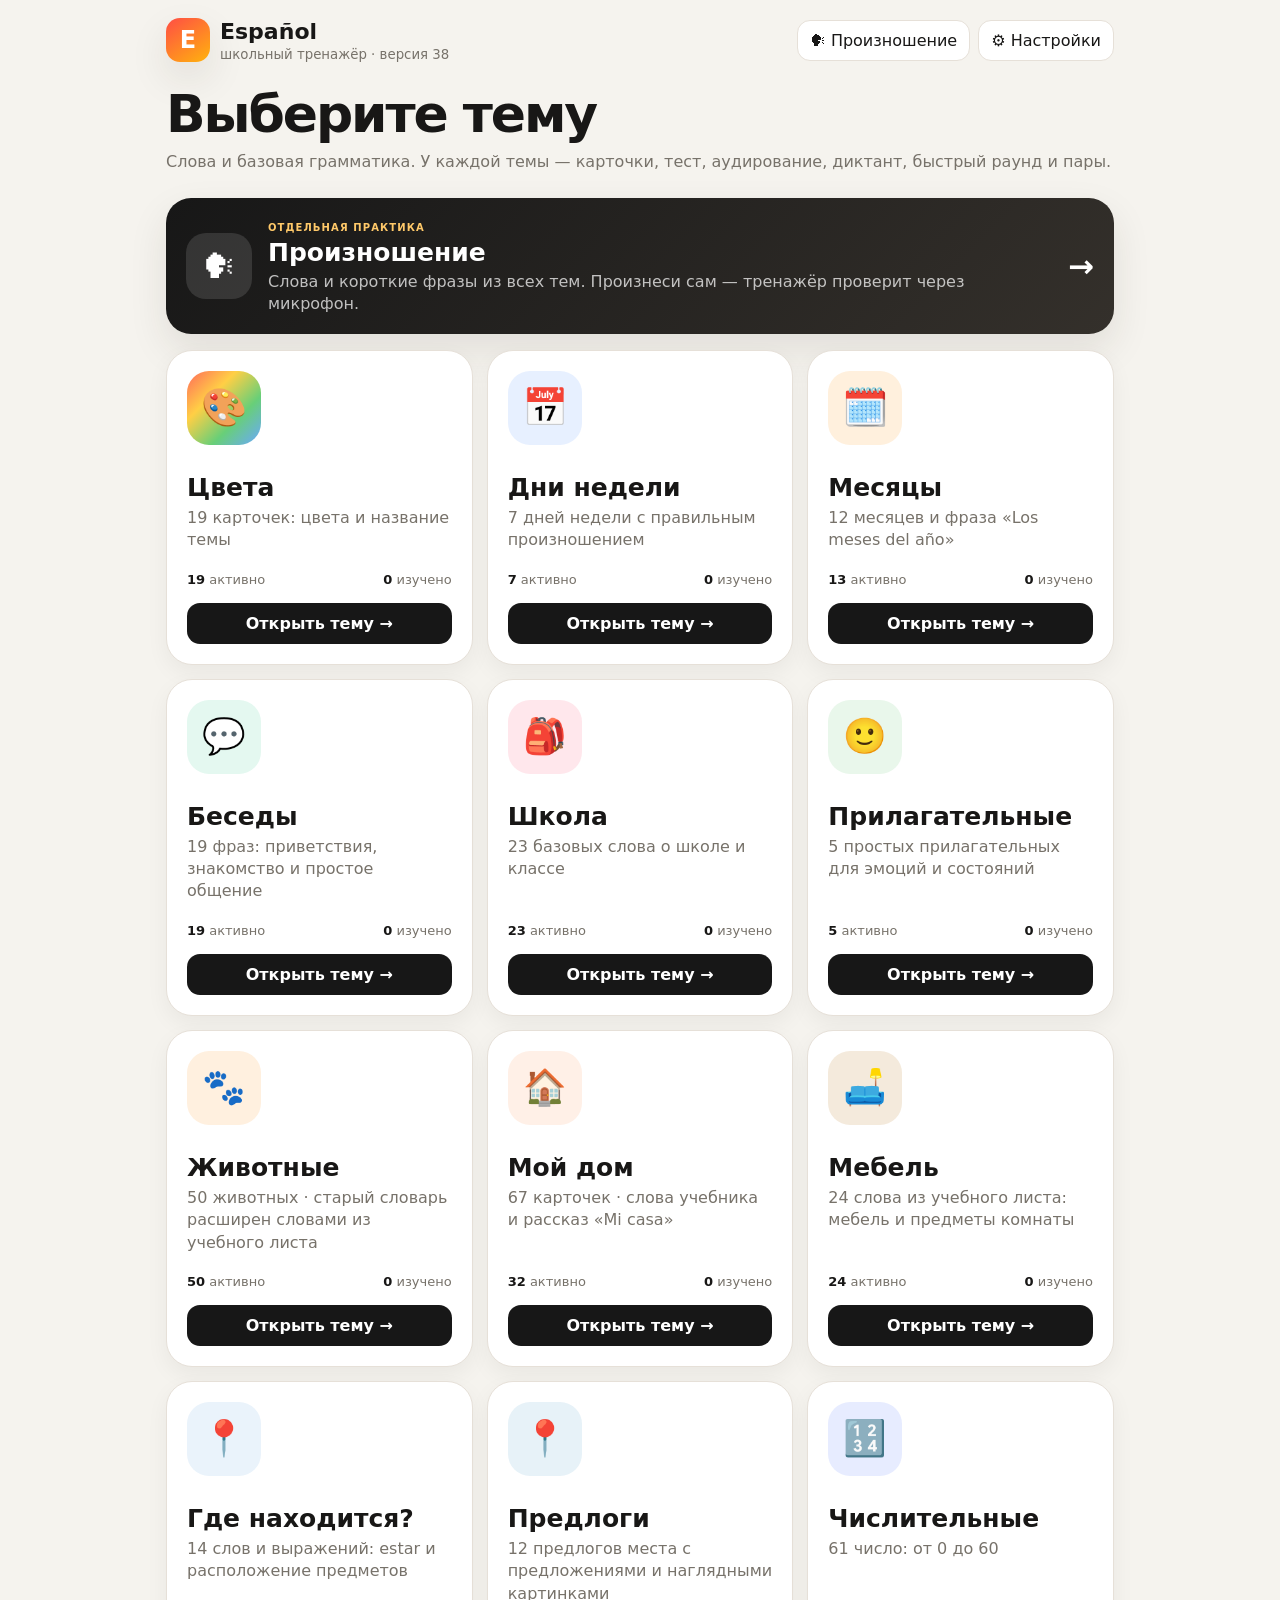
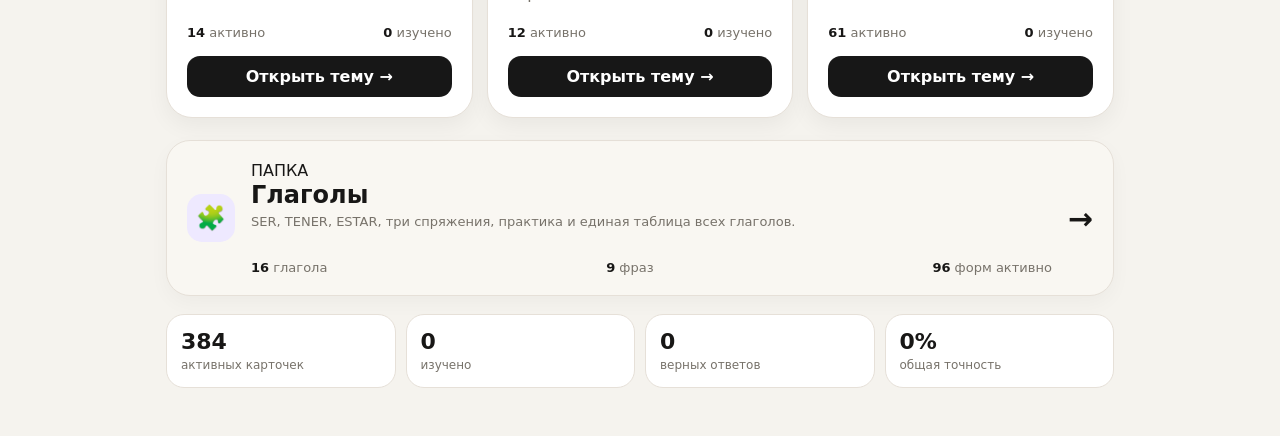
==== commit d9c2b265: "дом 38" ====
--- a/index.html
+++ b/index.html
@@ -1,12 +1,12 @@
-<!doctype html><html lang="ru"><head><meta charset="utf-8"><meta name="viewport" content="width=device-width,initial-scale=1,viewport-fit=cover"><title>Español — тренажёр</title><link rel="stylesheet" href="styles-v37.css"><link rel="manifest" href="manifest.webmanifest"><meta name="theme-color" content="#f5f3ee"><meta name="mobile-web-app-capable" content="yes"><meta name="apple-mobile-web-app-capable" content="yes"><meta name="apple-mobile-web-app-title" content="Espanol"><link rel="apple-touch-icon" href="icon-192.png"><link rel="icon" href="icon-192.png"><script>if("serviceWorker" in navigator&&(location.protocol==="https:"||location.hostname==="localhost"))addEventListener("load",function(){navigator.serviceWorker.register("sw.js").catch(function(){})});</script></head><body>
+<!doctype html><html lang="ru"><head><meta charset="utf-8"><meta name="viewport" content="width=device-width,initial-scale=1,viewport-fit=cover"><title>Español — тренажёр</title><link rel="stylesheet" href="styles-v38.css"><link rel="manifest" href="manifest.webmanifest"><meta name="theme-color" content="#f5f3ee"><meta name="mobile-web-app-capable" content="yes"><meta name="apple-mobile-web-app-capable" content="yes"><meta name="apple-mobile-web-app-title" content="Espanol"><link rel="apple-touch-icon" href="icon-192.png"><link rel="icon" href="icon-192.png"><script>if("serviceWorker" in navigator&&(location.protocol==="https:"||location.hostname==="localhost"))addEventListener("load",function(){navigator.serviceWorker.register("sw.js").catch(function(){})});</script></head><body>
 <div class="shell">
-  <header class="appbar"><div class="appbar-left"><div class="logo">E</div><div class="appbar-title"><h1>Español</h1><small>школьный тренажёр · версия 37</small></div></div><div class="appbar-actions"><a class="iconbtn" href="pronunciation.html">🗣 Произношение</a><a class="iconbtn" href="settings.html">⚙ Настройки</a></div></header>
+  <header class="appbar"><div class="appbar-left"><div class="logo">E</div><div class="appbar-title"><h1>Español</h1><small>школьный тренажёр · версия 38</small></div></div><div class="appbar-actions"><a class="iconbtn" href="pronunciation.html">🗣 Произношение</a><a class="iconbtn" href="settings.html">⚙ Настройки</a></div></header>
   <h1 class="page-title">Выберите тему</h1><p class="page-sub">Слова и базовая грамматика. У каждой темы — карточки, тест, аудирование, диктант, быстрый раунд и пары.</p>
   <a class="pronunciation-home" href="pronunciation.html"><div class="pronunciation-home-icon">🗣</div><div><span class="eyebrow">ОТДЕЛЬНАЯ ПРАКТИКА</span><h2>Произношение</h2><p>Слова и короткие фразы из всех тем. Произнеси сам — тренажёр проверит через микрофон.</p></div><div class="pronunciation-arrow">→</div></a>
   <section class="topic-grid" id="topics"></section>
   <section class="quick-stats" id="overall"></section>
 </div><div id="toast" class="toast"></div>
-<script src="data-v37.js"></script><script src="common-v37.js"></script><script>
+<script src="data-v38.js"></script><script src="common-v38.js"></script><script>
 const icons={colors:'colors-icon',weekdays:'days-icon',months:'months-icon',conversations:'conversations-icon',school:'school-icon',adjectives:'adjectives-icon',numerals:'numerals-icon',animals:'animals-icon',furniture:'furniture-icon',prepositions:'prepositions-icon',my_home:'home-icon',where_is:'where-icon'};
 const box=document.querySelector('#topics');
 function safeActive(t){return t&&STATE.settings.active[t.id]?activeWords(t):[]}
--- a/styles-v38.css
+++ b/styles-v38.css
@@ -0,0 +1,459 @@
+:root{
+  --bg:#f5f3ee; --panel:#fff; --text:#181716; --muted:#77726a; --line:#e6e0d8;
+  --accent:#ff5b38; --accent2:#ffad13; --ok:#168b55; --bad:#cf3e37;
+  --shadow:0 16px 38px rgba(47,38,25,.10);
+}
+*{box-sizing:border-box}
+html,body{margin:0;min-height:100%;background:var(--bg);color:var(--text);font-family:Inter,ui-sans-serif,system-ui,-apple-system,BlinkMacSystemFont,"Segoe UI",sans-serif}
+button,input,select{font:inherit}button{cursor:pointer}.hidden{display:none!important}
+.shell{max-width:980px;margin:0 auto;padding:18px 16px 48px}
+.appbar{display:flex;align-items:center;justify-content:space-between;gap:12px;margin-bottom:22px}
+.appbar-left{display:flex;align-items:center;gap:10px;min-width:0}.appbar-title{min-width:0}.appbar h1{font-size:22px;margin:0;white-space:nowrap;overflow:hidden;text-overflow:ellipsis}.appbar small{display:block;color:var(--muted);margin-top:3px}
+.logo{width:44px;height:44px;border-radius:14px;background:linear-gradient(145deg,#ff4d45,#ffb30d);display:grid;place-items:center;color:#fff;font-weight:900;font-size:24px;box-shadow:var(--shadow)}
+.iconbtn,.ghostbtn{border:1px solid var(--line);background:var(--panel);border-radius:13px;padding:10px 12px;color:var(--text);text-decoration:none;display:inline-flex;align-items:center;justify-content:center;gap:7px}.iconbtn:hover,.ghostbtn:hover{transform:translateY(-1px)}
+.back{font-weight:800}.page-title{margin:8px 0 6px;font-size:clamp(30px,7vw,52px);letter-spacing:-.04em}.page-sub{color:var(--muted);margin:0 0 24px;line-height:1.5}
+.topic-grid{display:grid;grid-template-columns:repeat(2,1fr);gap:14px}.topic-card{display:flex;flex-direction:column;min-height:260px;padding:20px;border-radius:26px;background:var(--panel);border:1px solid var(--line);box-shadow:0 8px 22px rgba(0,0,0,.05);text-decoration:none;color:inherit;transition:.18s}.topic-card:hover{transform:translateY(-4px);box-shadow:var(--shadow)}
+.topic-icon{width:74px;height:74px;border-radius:22px;display:grid;place-items:center;font-size:37px;margin-bottom:28px}.topic-card h2{font-size:25px;margin:0 0 5px}.topic-card p{color:var(--muted);margin:0;line-height:1.4}.topic-meta{margin-top:auto;padding-top:20px;font-size:13px;color:var(--muted);display:flex;justify-content:space-between}.topic-meta b{color:var(--text)}
+.colors-icon{background:linear-gradient(135deg,#ff6b5b,#ffcf45,#68cf78,#6aa8ff)}.days-icon{background:#e7f0ff}.months-icon{background:#fff0dd}.ser-icon{background:#eee9ff}.conversations-icon{background:#e4f8f0}.school-icon{background:#ffe7ec}.adjectives-icon{background:#e9f7eb}.numerals-icon{background:#e7ecff}.tener-icon{background:#e3f5ef}.animals-icon{background:#fff0df}
+.quick-stats{display:grid;grid-template-columns:repeat(4,1fr);gap:10px;margin-top:18px}.stat{background:var(--panel);border:1px solid var(--line);border-radius:18px;padding:14px}.stat b{font-size:22px;display:block}.stat span{font-size:12px;color:var(--muted)}
+
+.topic-switcher{display:flex;align-items:center;justify-content:space-between;gap:14px;background:var(--panel);border:1px solid var(--line);border-radius:20px;padding:12px 14px;margin:-5px 0 14px;box-shadow:0 5px 16px rgba(0,0,0,.04)}
+.topic-switcher-label{display:flex;flex-direction:column;gap:2px;flex:0 0 auto}.topic-switcher-label b{font-size:14px}.topic-switcher-label span{font-size:11px;color:var(--muted)}
+.topic-switch-buttons{display:flex;gap:7px;overflow:auto;scrollbar-width:none}.topic-switch-buttons::-webkit-scrollbar{display:none}
+.topic-switch{white-space:nowrap;text-decoration:none;color:var(--text);border:1px solid var(--line);background:#f8f6f2;border-radius:13px;padding:10px 12px;font-weight:800;transition:.15s}
+.topic-switch:hover{transform:translateY(-1px);background:#fff}.topic-switch.active{background:#171717;color:#fff;border-color:#171717;box-shadow:0 6px 14px rgba(0,0,0,.14)}
+.topic-cta{margin-top:16px;background:#171717;color:#fff;border-radius:13px;padding:11px 13px;font-weight:850;text-align:center}
+
+.modebar{display:flex;gap:8px;overflow:auto;padding:2px 0 12px;scrollbar-width:none}.modebar::-webkit-scrollbar{display:none}.mode-tab{flex:0 0 auto;border:1px solid var(--line);background:var(--panel);border-radius:14px;padding:10px 13px;font-weight:800}.mode-tab.active{background:#171717;color:#fff;border-color:#171717}
+.workspace{background:var(--panel);border:1px solid var(--line);border-radius:28px;box-shadow:var(--shadow);padding:18px;min-height:560px}.workspace-head{display:flex;justify-content:space-between;align-items:flex-start;gap:12px;margin-bottom:14px}.workspace-head h2{margin:0;font-size:23px}.subtle{color:var(--muted);font-size:13px}.progress{height:8px;background:#efebe5;border-radius:99px;overflow:hidden;margin-bottom:16px}.progress>div{height:100%;background:linear-gradient(90deg,var(--accent),var(--accent2));width:0;transition:.25s}
+.study-layout{display:grid;grid-template-columns:minmax(0,1fr) 270px;gap:16px}.flashcard{border:1px solid var(--line);border-radius:25px;overflow:hidden;min-height:410px;display:flex;flex-direction:column}.visual{flex:1;min-height:270px;display:grid;place-items:center;position:relative;background:#f4f0e9}.visual-emoji{font-size:90px;filter:drop-shadow(0 8px 12px rgba(0,0,0,.08))}.visual-big{font-size:clamp(58px,12vw,110px);font-weight:900;letter-spacing:-.07em;color:#27231e}.visual-word{font-size:clamp(34px,7vw,72px);letter-spacing:-.045em;text-align:center;padding:24px;overflow-wrap:anywhere}.badge{position:absolute;top:14px;left:14px;background:rgba(255,255,255,.86);padding:7px 10px;border-radius:11px;font-weight:800;font-size:12px}.card-copy{padding:20px;display:flex;justify-content:space-between;align-items:flex-end;gap:12px}.es{font-size:clamp(38px,8vw,65px);font-weight:950;letter-spacing:-.05em;line-height:.95}.ru{font-size:18px;color:var(--muted);margin-top:8px}.speak{width:62px;height:62px;border:0;border-radius:20px;background:#171717;color:#fff;font-size:26px}.controls{display:grid;grid-template-columns:1fr 1fr;gap:9px;margin-top:10px}.btn{border:0;border-radius:15px;padding:13px 14px;font-weight:850}.btn.primary{background:#171717;color:#fff}.btn.good{background:#e7f6ed;color:#0a7546}.btn.soft{background:#f1eee8;color:#302d29}.btn.warn{background:#fff0e8;color:#b94325}
+.side{border:1px solid var(--line);background:#fbfaf7;border-radius:22px;padding:15px}.side h3{margin:0 0 10px;font-size:16px}.side label{display:block;font-size:12px;color:var(--muted);margin:12px 0 6px}.side select,.side input[type=range]{width:100%}.side select{padding:10px;border:1px solid var(--line);border-radius:11px;background:white}.check{display:flex!important;align-items:center;gap:8px;color:var(--text)!important;font-size:13px!important}
+.quiz{max-width:700px;margin:0 auto}.prompt{text-align:center;margin:12px 0 22px}.prompt-visual{width:min(280px,78vw);height:210px;border-radius:25px;display:grid;place-items:center;margin:0 auto 15px;border:1px solid var(--line);background:#f3efe7;box-shadow:0 7px 20px rgba(0,0,0,.06)}.prompt-visual strong{font-size:clamp(44px,11vw,82px);letter-spacing:-.05em}.prompt-word{font-size:clamp(40px,9vw,72px);font-weight:950;letter-spacing:-.05em}.options{display:grid;grid-template-columns:1fr 1fr;gap:10px}.option{border:1px solid var(--line);border-radius:16px;background:#fff;padding:16px 14px;font-weight:800;text-align:left}.option.correct{background:#e7f6ed;border-color:#74c99c;color:#086b40}.option.wrong{background:#fdebea;border-color:#e89b96;color:#a52e28}.option:disabled{cursor:default}.feedback{min-height:31px;text-align:center;margin-top:13px;font-weight:800}.feedback.ok{color:var(--ok)}.feedback.bad{color:var(--bad)}
+.audio-wrap,.dict-wrap,.empty{text-align:center;max-width:640px;margin:30px auto}.audio-big{width:104px;height:104px;border:0;border-radius:32px;background:#171717;color:white;font-size:42px;box-shadow:var(--shadow)}.dict-input{width:100%;padding:16px;border-radius:16px;border:2px solid var(--line);font-size:24px;text-align:center;outline:none}.dict-input:focus{border-color:#ff9b83}.choice-grid{display:grid;grid-template-columns:repeat(2,1fr);gap:10px;margin-top:20px}.choice{border:1px solid var(--line);background:#fff;border-radius:16px;padding:18px;font-weight:800}.color-choice{aspect-ratio:1.25;border:4px solid white;border-radius:20px;box-shadow:0 5px 15px rgba(0,0,0,.12);outline:1px solid rgba(0,0,0,.08)}.choice.wrong{background:#fdebea;border-color:#e89b96;color:#a52e28;animation:wrongShake .28s ease}.choice.correct{background:#e7f6ed;border-color:#74c99c;color:#086b40}.color-choice.wrong{outline:4px solid #d83b35;animation:wrongShake .28s ease}.color-choice.correct{outline:4px solid #168a53}@keyframes wrongShake{0%,100%{transform:translateX(0)}25%{transform:translateX(-5px)}75%{transform:translateX(5px)}}
+.speed-head{text-align:center;margin-bottom:14px}.speed-head b{font-size:45px}.match-grid{display:grid;grid-template-columns:repeat(4,1fr);gap:9px}.match-card{min-height:92px;border:1px solid var(--line);border-radius:16px;background:#fff;padding:8px;font-weight:850;display:grid;place-items:center;text-align:center}.match-card.selected{outline:4px solid #ffb69f}.match-card.matched{pointer-events:none}
+.settings-card{background:var(--panel);border:1px solid var(--line);border-radius:24px;padding:18px;margin-bottom:14px;box-shadow:0 7px 20px rgba(0,0,0,.04)}.settings-card h2{margin:0 0 5px}.settings-card p{margin:0 0 15px;color:var(--muted)}.settings-actions{display:flex;gap:8px;flex-wrap:wrap;margin:10px 0 15px}.dict-list{display:grid;grid-template-columns:1fr 1fr;gap:8px}.word-row{display:grid;grid-template-columns:auto auto 1fr auto;align-items:center;gap:10px;border:1px solid var(--line);border-radius:14px;padding:10px;background:#fff}.word-row.off{opacity:.48}.dot{width:25px;height:25px;border-radius:8px;border:1px solid rgba(0,0,0,.08)}.word-main b{display:block}.word-main span{font-size:12px;color:var(--muted)}.switch{position:relative;width:42px;height:24px}.switch input{opacity:0;width:0;height:0}.slider{position:absolute;inset:0;background:#c9c5be;border-radius:99px;transition:.2s}.slider:before{content:"";position:absolute;width:18px;height:18px;left:3px;top:3px;background:#fff;border-radius:50%;transition:.2s}.switch input:checked+.slider{background:#171717}.switch input:checked+.slider:before{transform:translateX(18px)}
+.toast{position:fixed;left:50%;bottom:22px;transform:translate(-50%,18px);opacity:0;background:#171717;color:#fff;padding:11px 15px;border-radius:13px;transition:.2s;pointer-events:none;z-index:20}.toast.show{opacity:1;transform:translate(-50%,0)}
+@media(max-width:780px){.topic-switcher{display:block}.topic-switcher-label{margin-bottom:9px}.topic-switch-buttons{width:100%}.topic-switch{flex:1 0 auto;text-align:center}.topic-grid{grid-template-columns:1fr}.topic-card{min-height:190px}.topic-icon{margin-bottom:18px}.study-layout{grid-template-columns:1fr}.side{order:-1}.quick-stats{grid-template-columns:1fr 1fr}.dict-list{grid-template-columns:1fr}.match-grid{grid-template-columns:repeat(3,1fr)}}
+@media(max-width:520px){.shell{padding:12px 10px 36px}.appbar{margin-bottom:15px}.appbar small{display:none}.page-title{font-size:35px}.workspace{padding:13px;border-radius:22px;min-height:500px}.options,.choice-grid{grid-template-columns:1fr}.match-grid{grid-template-columns:repeat(3,1fr)}.mode-tab{padding:9px 11px}.visual{min-height:240px}.card-copy{padding:16px}.settings-card{padding:13px}}
+
+
+/* SER grammar topic */
+.grammar-visual{background:linear-gradient(145deg,#f3efff,#faf8ff)}
+.grammar-pair{display:flex;align-items:center;justify-content:center;gap:18px;flex-wrap:wrap;padding:32px;text-align:center}
+.grammar-pair span{font-size:clamp(30px,7vw,58px);font-weight:850;letter-spacing:-.04em}
+.grammar-pair i{font-size:32px;color:#9187a8;font-style:normal}
+.grammar-pair strong{font-size:clamp(46px,10vw,82px);font-weight:950;color:#684cc4;letter-spacing:-.05em}
+.ser-main{font-size:clamp(30px,6.3vw,54px);line-height:1.02}
+.ser-form{color:#684cc4}
+.examples{border-top:1px solid var(--line);background:#fbf9ff;padding:16px 20px 18px}
+.examples-title{font-size:11px;font-weight:900;text-transform:uppercase;letter-spacing:.08em;color:#8b829b;margin-bottom:8px}
+.example{display:grid;grid-template-columns:1fr 1fr;gap:10px;padding:8px 0;border-top:1px dashed #e4deef}
+.example:first-of-type{border-top:0}.example b{font-size:15px}.example span{font-size:14px;color:var(--muted)}
+.grammar-prompt{background:linear-gradient(145deg,#f3efff,#faf8ff);height:auto;min-height:190px;padding:22px;display:flex;flex-direction:column;justify-content:center}
+.grammar-pronoun{font-size:clamp(32px,8vw,58px);font-weight:950;letter-spacing:-.045em;line-height:1.02}
+.grammar-ru{font-size:16px;color:var(--muted);margin-top:10px}
+.grammar-option{text-align:center;font-size:clamp(24px,5vw,34px);color:#5f43bd}
+.ser-choice{display:flex;flex-direction:column;gap:5px;text-align:center}.ser-choice b{font-size:17px}.ser-choice span{font-size:25px;color:#684cc4;font-weight:950}
+.grammar-match{font-size:16px}.grammar-match:nth-child(n){overflow-wrap:anywhere}
+.ser-rule{margin-top:18px;padding:13px;border-radius:14px;background:#f0ecfb;display:flex;flex-direction:column;gap:5px}.ser-rule b{font-size:14px}.ser-rule span{font-size:12px;line-height:1.45;color:#625a70}
+.grammar-chip{min-width:74px;max-width:105px;padding:6px 7px;border-radius:9px;background:#f0ecfb;color:#5f43bd;font-size:10px;font-weight:850;text-align:center;line-height:1.15}
+.text-dot{display:grid;place-items:center;background:#f0ede7;font-size:9px;font-weight:900;overflow:hidden}
+@media(max-width:520px){.example{grid-template-columns:1fr;gap:3px}.grammar-pair{gap:10px;padding:22px 12px}.grammar-chip{min-width:58px;max-width:78px;font-size:9px}.word-row{gap:7px}}
+
+/* v7 interaction feedback */
+.example{grid-template-columns:1fr auto;align-items:center;gap:10px}
+.example-copy{display:grid;grid-template-columns:1fr 1fr;gap:10px;align-items:center}
+.example-speak{width:38px;height:38px;border:1px solid var(--line);border-radius:12px;background:#fff;display:grid;place-items:center;font-size:17px;box-shadow:0 3px 10px rgba(0,0,0,.04)}
+.example-speak:hover{transform:translateY(-1px)}
+.test-examples{margin-top:16px;border:1px solid #e4deef;border-radius:18px;overflow:hidden;text-align:left}
+.wrong-input{border-color:#d83b35!important;background:#fff2f1;animation:wrongShake .28s ease}
+.match-card.matched{opacity:1;pointer-events:none;outline:4px solid #168a53;border-color:#168a53;background:#edf9f2;color:#086b40;box-shadow:0 0 0 2px rgba(22,138,83,.08)}
+.match-card.pair-wrong{outline:4px solid #d83b35;border-color:#d83b35;background:#fff0ef;animation:wrongShake .28s ease}
+.match-color{display:block;width:100%;height:100%;min-height:72px;border-radius:11px;border:1px solid rgba(0,0,0,.08)}
+.color-match-card{padding:7px;background:#fff}
+.color-match-card.matched .match-color{box-shadow:inset 0 0 0 2px rgba(255,255,255,.8)}
+.match-actions{text-align:center;margin-top:14px}
+@media(max-width:520px){.example-copy{grid-template-columns:1fr;gap:3px}.example{grid-template-columns:1fr auto}.example-speak{width:42px;height:42px}}
+.test-next{text-align:center;margin-top:12px}
+
+
+/* v8: top/right navigation and pronunciation practice */
+.appbar-actions{display:flex;gap:8px;align-items:center;flex-wrap:wrap;justify-content:flex-end}
+.workspace-head-right{display:flex;align-items:flex-end;gap:10px;flex-direction:column;min-width:max-content}
+.workspace-actions{display:flex;gap:7px;align-items:center;justify-content:flex-end;flex-wrap:wrap}
+.head-nav{border:1px solid var(--line);border-radius:13px;padding:10px 13px;font-weight:850;background:#f5f2ec;color:var(--text)}
+.head-nav.primary{background:#171717;color:#fff;border-color:#171717}.head-nav.secondary{background:#f3f0ea}
+.pronunciation-home{margin:0 0 16px;display:grid;grid-template-columns:auto 1fr auto;gap:16px;align-items:center;text-decoration:none;color:inherit;background:linear-gradient(135deg,#171717,#34302b);color:#fff;border-radius:25px;padding:18px 20px;box-shadow:var(--shadow)}
+.pronunciation-home-icon{width:66px;height:66px;border-radius:20px;background:rgba(255,255,255,.12);display:grid;place-items:center;font-size:34px}.pronunciation-home h2{margin:3px 0 4px;font-size:25px}.pronunciation-home p{margin:0;color:rgba(255,255,255,.72);line-height:1.4}.pronunciation-home .eyebrow{font-size:10px;font-weight:900;letter-spacing:.11em;color:#ffc969}.pronunciation-arrow{font-size:31px;font-weight:900}
+.pronunciation-workspace{min-height:600px}.pronounce-card{max-width:760px;margin:28px auto 0;text-align:center;border:1px solid var(--line);border-radius:27px;padding:30px 26px;background:linear-gradient(180deg,#fff,#fbfaf7);box-shadow:0 7px 20px rgba(0,0,0,.045)}
+.pronounce-meta{display:flex;justify-content:center;gap:8px;align-items:center;margin-bottom:26px}.pronounce-meta span,.pronounce-meta b{font-size:11px;padding:7px 10px;border-radius:99px;background:#f1eee8}.pronounce-meta b{text-transform:uppercase;letter-spacing:.06em;color:#6f675e}
+.pronounce-target{font-size:clamp(36px,7.5vw,68px);line-height:1.08;font-weight:950;letter-spacing:-.045em;overflow-wrap:anywhere}.pronounce-translation{font-size:14px;color:var(--muted);margin-top:12px;min-height:20px}
+.pronounce-actions{display:grid;grid-template-columns:1fr 1fr;gap:12px;max-width:520px;margin:30px auto 0}.pronounce-listen,.pronounce-mic{border:0;border-radius:19px;padding:16px;font-weight:900;font-size:17px}.pronounce-listen{background:#f0ede7;color:#282522}.pronounce-mic{background:#171717;color:#fff}.pronounce-mic.recording{background:#c73d36;box-shadow:0 0 0 7px rgba(199,61,54,.13);animation:micPulse 1s ease-in-out infinite}.pronounce-mic.disabled{opacity:.4;cursor:not-allowed}
+.speech-status{margin:22px auto 0;font-size:14px;font-weight:800;min-height:22px}.speech-status.listening{color:#9c4e00}.speech-status.ok{color:var(--ok)}.speech-status.bad{color:var(--bad)}.recognized{font-size:12px;color:var(--muted);margin-top:6px;min-height:18px}
+@keyframes micPulse{50%{transform:scale(1.025)}}
+@media(max-width:620px){.appbar-actions{gap:5px}.appbar-actions .iconbtn{font-size:12px;padding:9px}.workspace-head{align-items:stretch}.workspace-head-right{align-items:flex-end}.workspace-actions{width:100%}.head-nav{min-height:44px}.pronunciation-home{grid-template-columns:auto 1fr;padding:15px}.pronunciation-arrow{display:none}.pronunciation-home-icon{width:56px;height:56px}.pronounce-card{margin-top:16px;padding:24px 14px}.pronounce-actions{grid-template-columns:1fr}.pronounce-listen,.pronounce-mic{min-height:54px}}
+
+/* v9: pronunciation practice filters */
+.pron-settings{margin:16px 0 22px;border:1px solid var(--line);border-radius:24px;background:#fbfaf7;padding:18px;box-shadow:0 8px 25px rgba(0,0,0,.045)}
+.pron-settings.hidden{display:none}.pron-settings-head{display:flex;justify-content:space-between;gap:16px;align-items:flex-start;margin-bottom:16px}.pron-settings-head h3{margin:0 0 4px;font-size:21px}.pron-settings-head p{margin:0;color:var(--muted);font-size:13px}.settings-close{border:0;background:#eeeae3;width:36px;height:36px;border-radius:12px;font-size:24px;line-height:1;color:#554f48}
+.pron-settings-grid{display:grid;grid-template-columns:1fr 1.05fr;gap:16px}.pron-setting-group{border:1px solid var(--line);border-radius:18px;background:white;padding:14px}.pron-group-title{display:flex;align-items:center;justify-content:space-between;gap:10px;margin-bottom:11px}.mini-actions{display:flex;gap:6px}.mini-actions button{border:1px solid var(--line);background:#f6f3ed;border-radius:10px;padding:7px 9px;font-size:11px;font-weight:800}
+.pron-topic-options{display:grid;grid-template-columns:1fr 1fr;gap:8px}.pron-topic-check{display:grid;grid-template-columns:auto auto 1fr;align-items:center;gap:8px;border:1px solid var(--line);border-radius:14px;padding:10px;cursor:pointer}.pron-topic-check:has(input:checked){border-color:#9d8af0;background:#f7f4ff}.pron-topic-check input{width:18px;height:18px}.pron-topic-icon{font-size:22px}.pron-topic-check b{display:block;font-size:13px}.pron-topic-check small{display:block;font-size:10px;color:var(--muted);margin-top:2px}
+.pron-content-options{display:grid;gap:8px}.pron-radio{display:grid;grid-template-columns:auto 1fr;gap:10px;align-items:flex-start;border:1px solid var(--line);border-radius:14px;padding:11px;cursor:pointer}.pron-radio:has(input:checked){border-color:#ff9d88;background:#fff6f2}.pron-radio input{width:18px;height:18px;margin-top:1px}.pron-radio b{display:block;font-size:13px}.pron-radio small{display:block;color:var(--muted);font-size:11px;line-height:1.35;margin-top:3px}
+.pron-settings-summary{display:flex;align-items:center;justify-content:space-between;gap:12px;margin-top:14px;padding-top:14px;border-top:1px solid var(--line)}.pron-settings-summary span{font-size:12px;color:var(--muted);font-weight:700}
+@media(max-width:760px){.pron-settings-grid{grid-template-columns:1fr}.pron-topic-options{grid-template-columns:1fr 1fr}.pron-settings-summary{align-items:stretch;flex-direction:column}.pron-settings-summary .head-nav{width:100%}}
+@media(max-width:430px){.pron-topic-options{grid-template-columns:1fr}.pron-settings{padding:13px}.pron-setting-group{padding:11px}.mini-actions button{padding:6px 7px}}
+
+
+/* v9.1: conversations + school */
+.pron-hint{display:block;margin-top:9px;font-size:15px;font-weight:750;letter-spacing:0;color:var(--muted);line-height:1.2}
+.conversation-main{font-size:clamp(27px,5.8vw,50px);line-height:1.04;overflow-wrap:anywhere}
+.topic-card .conversations-icon,.topic-card .school-icon,.topic-card .adjectives-icon,.topic-card .numerals-icon,.topic-card .animals-icon{font-size:35px}
+@media(max-width:520px){
+  .conversation-main{font-size:clamp(25px,8vw,40px)}
+}
+
+
+/* v9.2: voice controls in card footer + integrated pronunciation checking */
+.study-single{max-width:780px;margin:0 auto}
+.quiz-card-shell{max-width:820px;margin:0 auto}
+.voice-footer{border-top:1px solid var(--line);margin-top:18px;padding:15px 16px 14px;background:#faf8f4;border-radius:0 0 22px 22px}
+.flashcard>.voice-footer{margin-top:0;border-radius:0;background:#faf8f4}
+.voice-footer-title{display:flex;justify-content:space-between;align-items:baseline;gap:12px;margin-bottom:12px}.voice-footer-title b{font-size:13px}.voice-footer-title span{font-size:11px;color:var(--muted);text-align:right}
+.voice-settings-row{display:grid;grid-template-columns:minmax(180px,1.25fr) minmax(180px,1fr) auto;gap:12px;align-items:end}.voice-field{display:flex;flex-direction:column;gap:6px;font-size:11px;color:var(--muted);font-weight:750}.voice-field select{width:100%;min-width:0;padding:9px 10px;border:1px solid var(--line);border-radius:11px;background:#fff;color:var(--text)}.voice-field input[type=range]{width:100%}.voice-auto{display:flex;align-items:center;gap:7px;font-size:12px;color:var(--text);padding-bottom:8px;white-space:nowrap}
+.pron-check-row{display:flex;gap:8px;margin-top:13px}.pron-check-listen,.pron-check-mic{border:1px solid var(--line);border-radius:13px;padding:11px 13px;font-weight:850;background:#fff;color:var(--text)}.pron-check-mic{background:#171717;color:#fff;border-color:#171717}.pron-check-listen:disabled,.pron-check-mic:disabled{opacity:.38;cursor:not-allowed}.pron-check-mic.recording{background:#c73d36;border-color:#c73d36;box-shadow:0 0 0 6px rgba(199,61,54,.12);animation:micPulse 1s ease-in-out infinite}
+.pron-check-status{min-height:18px;margin-top:10px;font-size:12px;font-weight:750;color:var(--muted)}.pron-check-status.listening{color:#9c4e00}.pron-check-status.ok{color:var(--ok)}.pron-check-status.bad{color:var(--bad)}.pron-check-recognized{min-height:16px;margin-top:3px;font-size:11px;color:var(--muted)}
+.audio-wrap>.voice-footer,.dict-wrap>.voice-footer{margin-left:-0px;margin-right:-0px}
+@media(max-width:780px){.voice-settings-row{grid-template-columns:1fr 1fr}.voice-auto{grid-column:1/-1}.study-layout{display:block}.side{display:none}}
+@media(max-width:560px){.voice-footer{padding:13px 12px}.voice-footer-title{display:block}.voice-footer-title span{display:block;text-align:left;margin-top:4px}.voice-settings-row{grid-template-columns:1fr}.voice-auto{grid-column:auto;padding:2px 0}.pron-check-row{display:grid;grid-template-columns:1fr 1fr}.pron-check-listen,.pron-check-mic{min-height:46px;padding:10px 8px;font-size:12px}}
+
+
+/* School object illustrations */
+.school-svg{width:1.15em;height:1.15em;display:inline-block;vertical-align:-.14em;overflow:visible}
+.visual-big .school-svg,.prompt-visual .school-svg{width:min(150px,38vw);height:min(150px,38vw);vertical-align:middle}
+.text-dot .school-svg{width:26px;height:26px;vertical-align:middle}
+
+
+/* v17: folder "Глаголы" */
+.topic-grid{display:block}
+.topic-section-grid{display:grid;grid-template-columns:repeat(3,minmax(0,1fr));gap:14px}
+.topic-folder{margin-top:22px;padding:18px;border:1px solid var(--line);border-radius:24px;background:#f9f7f2}
+.topic-folder-head{display:flex;align-items:center;gap:12px;margin-bottom:14px}
+.topic-folder-head h2{margin:1px 0 3px;font-size:22px}
+.topic-folder-head p{margin:0;color:var(--muted);font-size:13px}
+.topic-folder-icon{width:48px;height:48px;border-radius:15px;background:#eee9ff;display:grid;place-items:center;font-size:24px;flex:0 0 auto}
+.verb-grid{display:grid;grid-template-columns:repeat(2,minmax(0,1fr));gap:14px}
+.topic-switch-group-label{align-self:center;padding:7px 8px;font-size:10px;font-weight:900;letter-spacing:.08em;text-transform:uppercase;color:var(--muted)}
+@media(max-width:850px){.topic-section-grid{grid-template-columns:repeat(2,minmax(0,1fr))}}
+@media(max-width:560px){.topic-section-grid,.verb-grid{grid-template-columns:1fr}.topic-folder{padding:14px;border-radius:20px}}
+
+
+/* v19: hierarchical verb folder */
+.estar-icon{background:#e7f2ff}.verb-practice-icon{background:#fff0e8}
+.topic-grid{display:block}
+.topic-section-grid{display:grid;grid-template-columns:repeat(3,minmax(0,1fr));gap:14px}
+.topic-folder-card{margin-top:22px;display:grid;grid-template-columns:auto 1fr auto;align-items:center;gap:16px;text-decoration:none;color:inherit;border:1px solid var(--line);border-radius:24px;background:#f9f7f2;padding:20px;box-shadow:0 7px 20px rgba(0,0,0,.035);transition:.18s}
+.topic-folder-card:hover{transform:translateY(-2px);box-shadow:var(--shadow)}
+.topic-folder-copy h2{margin:1px 0 5px;font-size:24px}.topic-folder-copy p{margin:0 0 11px;color:var(--muted);font-size:13px}.topic-folder-arrow{font-size:30px;font-weight:700}
+.verb-folder-grid{display:grid;grid-template-columns:repeat(3,minmax(0,1fr));gap:14px;margin-bottom:18px}
+.nested-folder{border:1px solid var(--line);border-radius:24px;background:#f9f7f2;overflow:hidden;margin-top:18px}
+.nested-folder>summary{list-style:none;cursor:pointer;display:grid;grid-template-columns:auto 1fr auto;align-items:center;gap:12px;padding:17px 18px}.nested-folder>summary::-webkit-details-marker{display:none}
+.nested-folder>summary b{display:block;font-size:19px}.nested-folder>summary small{display:block;color:var(--muted);margin-top:3px}.nested-folder-icon{width:44px;height:44px;border-radius:14px;background:#fff0e8;display:grid;place-items:center;font-size:23px}.nested-folder-arrow{font-size:22px;transition:.2s}.nested-folder[open] .nested-folder-arrow{transform:rotate(180deg)}.nested-folder-content{padding:0 18px 18px}.nested-folder-content .topic-card{max-width:520px}
+.folder-back-note{display:flex;align-items:center;gap:8px;color:var(--muted);font-size:12px;margin:-4px 0 14px}.folder-back-note a{color:inherit;font-weight:800}
+@media(max-width:850px){.topic-section-grid,.verb-folder-grid{grid-template-columns:repeat(2,minmax(0,1fr))}}
+@media(max-width:560px){.topic-section-grid,.verb-folder-grid{grid-template-columns:1fr}.topic-folder-card{grid-template-columns:auto 1fr;padding:15px}.topic-folder-arrow{display:none}.nested-folder>summary{padding:14px}.nested-folder-content{padding:0 14px 14px}}
+
+
+/* v21: all-six-forms study mode for verbs */
+.verb-overview{max-width:820px;margin:10px auto 0}
+.verb-overview-top{display:flex;align-items:center;justify-content:space-between;gap:18px;padding:18px;border:1px solid var(--line);border-radius:22px;background:#fbfaf7;margin-bottom:12px}
+.verb-overview-top h3{font-size:25px;margin:7px 0 5px}.verb-overview-top p{margin:0;color:var(--muted);line-height:1.45}
+.verb-overview-badge{display:inline-flex;border:1px solid var(--line);background:#fff;border-radius:999px;padding:6px 10px;font-size:12px;font-weight:900;letter-spacing:.04em}
+.verb-speak-all{flex:0 0 auto;border:0;border-radius:16px;background:#171717;color:#fff;padding:14px 17px;font-weight:900;display:inline-flex;align-items:center;gap:7px;min-height:50px}
+.verb-form-grid{display:grid;grid-template-columns:repeat(3,minmax(0,1fr));gap:10px}
+.verb-form-card{position:relative;min-width:0;border:1px solid var(--line);border-radius:20px;background:#fff;padding:16px;box-shadow:0 5px 15px rgba(0,0,0,.035)}
+.verb-form-num{position:absolute;right:11px;top:10px;color:#aaa39a;font-size:11px;font-weight:900}.verb-form-pronoun{display:block;color:var(--muted);font-size:12px;font-weight:800;line-height:1.25;padding-right:22px;min-height:30px}
+.verb-form-card strong{display:block;font-size:clamp(27px,4vw,38px);letter-spacing:-.04em;margin:8px 0 3px;overflow-wrap:anywhere}.verb-form-card small{color:var(--muted)}
+.verb-audio-order{margin-top:12px;border-radius:16px;background:#f3efe8;padding:12px 14px;font-size:13px;line-height:1.5;overflow-wrap:anywhere}
+@media(max-width:620px){
+  .verb-overview{margin-top:4px}.verb-overview-top{align-items:stretch;flex-direction:column;padding:14px;border-radius:18px;gap:12px}.verb-overview-top h3{font-size:21px}.verb-speak-all{width:100%;justify-content:center}
+  .verb-form-grid{grid-template-columns:repeat(2,minmax(0,1fr));gap:8px}.verb-form-card{padding:13px 11px;border-radius:16px}.verb-form-pronoun{font-size:10px;min-height:27px;padding-right:16px}.verb-form-card strong{font-size:26px}.verb-audio-order{font-size:12px}
+  .modebar{margin-left:-2px;margin-right:-2px;padding-bottom:10px}.mode-tab{min-height:42px}
+}
+@media(max-width:360px){.verb-form-card strong{font-size:23px}.verb-form-card{padding:12px 9px}.verb-form-pronoun{font-size:9px}}
+
+
+/* v22: first-conjugation subsection and highlighted endings */
+.verb-section{margin-bottom:18px}.verb-section-head{margin:0 0 11px}.verb-section-head h2{margin:3px 0 0;font-size:21px}
+.first-conj-folder .nested-folder-icon{background:#e9f2ff}.first-conj-note{margin:0 0 12px;padding:11px 13px;border-radius:14px;background:#fff;border:1px solid var(--line);font-size:13px;color:var(--muted)}
+.first-conj-note b{color:var(--text)}.first-conj-note span{color:var(--accent);font-weight:950}.first-conj-grid{margin-bottom:0}
+.verb-ending{color:var(--accent);font-weight:950}.ending-help{display:inline;font-weight:850;color:var(--accent)}
+.ser-main .verb-ending,.grammar-pair .verb-ending,.verb-form-card .verb-ending{color:var(--accent)}
+@media(max-width:620px){.first-conj-note{font-size:12px;line-height:1.55}.first-conj-grid{grid-template-columns:1fr}.verb-section-head h2{font-size:19px}}
+
+
+/* v23: new vocabulary topics */
+.furniture-icon{background:#f4eadc}.prepositions-icon{background:#e7f2f8}
+.topic-card .furniture-icon,.topic-card .prepositions-icon{font-size:35px}
+
+/* Preposition diagrams */
+.prep-visual{background:linear-gradient(180deg,#f8fbfd,#eef4f6);display:grid;place-items:center}
+.prep-svg{width:min(180px,85%);height:auto;display:block}
+.prompt-visual.prep-visual .prep-svg{width:min(260px,88%)}
+
+/* Numerals: sequential learning mode */
+.number-overview{max-width:960px;margin:10px auto 0}
+.number-overview-top{display:flex;align-items:center;justify-content:space-between;gap:18px;padding:18px;border:1px solid var(--line);border-radius:22px;background:#fbfaf7;margin-bottom:12px}
+.number-overview-top h3{font-size:25px;margin:7px 0 5px}.number-overview-top p{margin:0;color:var(--muted);line-height:1.45}
+.number-grid{display:grid;grid-template-columns:repeat(6,minmax(0,1fr));gap:8px}
+.number-cell{border:1px solid var(--line);border-radius:15px;background:#fff;padding:11px 8px;text-align:center;min-width:0}
+.number-cell b{display:block;font-size:21px}.number-cell span{display:block;margin-top:4px;color:var(--muted);font-weight:800;font-size:12px;overflow-wrap:anywhere}
+
+/* Verbs directory */
+.all-verbs-link{display:grid;grid-template-columns:auto 1fr auto;align-items:center;gap:12px;margin:14px 0 18px;padding:14px 16px;border:1px solid var(--line);border-radius:18px;background:#fff;text-decoration:none;color:inherit}
+.all-verbs-link>span{font-size:25px}.all-verbs-link b{display:block}.all-verbs-link small{display:block;color:var(--muted);margin-top:3px}.all-verbs-link>strong{font-size:24px}
+.second-conj-folder .nested-folder-icon{background:#eaf7ec}.third-conj-folder .nested-folder-icon{background:#fff0df}
+
+.all-verbs-table{display:grid;gap:11px;margin-top:16px}
+.all-verb-row{display:grid;grid-template-columns:minmax(180px,.85fr) minmax(0,2.3fr);gap:14px;border:1px solid var(--line);background:#fff;border-radius:20px;padding:14px}
+.all-verb-left{padding:5px 7px}.all-verb-left h2{font-size:25px;margin:7px 0 2px;text-transform:lowercase}.all-verb-left p{margin:0 0 10px;color:var(--muted);font-weight:750}.all-verb-left a{font-size:12px;font-weight:850;color:var(--text)}
+.all-verb-forms{display:grid;grid-template-columns:repeat(6,minmax(0,1fr));gap:7px}
+.all-verb-form{min-width:0;border-radius:13px;background:#f7f4ef;padding:10px 7px;text-align:center;display:flex;flex-direction:column;justify-content:center}
+.all-verb-form small{font-size:9px;color:var(--muted);line-height:1.15;min-height:22px}.all-verb-form b{font-size:clamp(15px,1.8vw,22px);overflow-wrap:anywhere}
+
+/* v23 mobile */
+@media(max-width:820px){
+  .number-grid{grid-template-columns:repeat(4,minmax(0,1fr))}
+  .all-verb-row{grid-template-columns:1fr}.all-verb-left{display:grid;grid-template-columns:auto 1fr auto;align-items:center;gap:8px}.all-verb-left .verb-overview-badge{grid-row:1/3}.all-verb-left h2{margin:0}.all-verb-left p{margin:0}.all-verb-left a{grid-column:1/-1}
+  .all-verb-forms{grid-template-columns:repeat(3,minmax(0,1fr))}
+}
+@media(max-width:560px){
+  .number-overview-top{align-items:stretch;flex-direction:column;padding:14px}.number-overview-top .verb-speak-all{width:100%;justify-content:center}
+  .number-grid{grid-template-columns:repeat(3,minmax(0,1fr));gap:6px}.number-cell{padding:9px 5px}.number-cell b{font-size:18px}.number-cell span{font-size:10px}
+  .all-verbs-link{grid-template-columns:auto 1fr;padding:12px}.all-verbs-link>strong{display:none}
+  .all-verb-row{padding:11px;border-radius:17px}.all-verb-left{grid-template-columns:auto 1fr}.all-verb-left .verb-overview-badge{grid-row:auto}.all-verb-left h2{font-size:22px}.all-verb-left p{grid-column:1/-1}.all-verb-forms{grid-template-columns:repeat(2,minmax(0,1fr));gap:6px}.all-verb-form{padding:9px 5px}.all-verb-form b{font-size:20px}
+  .prep-svg{width:min(165px,92%)}
+}
+
+
+/* v24: numerals — 0 separately, then strict rows of five */
+.number-zero-row{display:flex;justify-content:flex-start;margin:0 0 10px}
+.number-zero-row .number-cell{width:min(150px,100%)}
+.number-five-rows{display:grid;gap:8px}
+.number-five-row{display:grid;grid-template-columns:repeat(5,minmax(0,1fr));gap:8px}
+.number-cell{position:relative;transition:transform .16s ease,box-shadow .16s ease,border-color .16s ease,background .16s ease}
+.number-cell em{display:block;margin-top:5px;font-size:8px;line-height:1.1;font-style:normal;font-weight:900;text-transform:uppercase;letter-spacing:.04em;color:#a34b2d}
+.number-cell.decade-number{background:#fff0e5;border-color:#e5a17f;box-shadow:inset 0 0 0 1px rgba(205,100,55,.08)}
+.number-cell.decade-number b,.number-cell.decade-number span{color:#a84728}
+.number-cell.is-speaking{z-index:2;transform:translateY(-2px) scale(1.035);background:#fff8cf;border-color:#d9ad28;box-shadow:0 0 0 3px rgba(226,183,54,.2),0 8px 22px rgba(75,58,18,.14)}
+.number-cell.is-speaking b{color:#7b5a00}
+.verb-speak-all.speaking{opacity:.88}
+@media(max-width:560px){
+  .number-five-row{grid-template-columns:repeat(5,minmax(0,1fr));gap:4px}
+  .number-zero-row{margin-bottom:7px}
+  .number-zero-row .number-cell{width:20%}
+  .number-cell{padding:8px 3px;border-radius:12px}
+  .number-cell b{font-size:17px}
+  .number-cell span{font-size:9px;line-height:1.1;overflow-wrap:anywhere}
+  .number-cell em{font-size:6px;letter-spacing:0}
+}
+
+
+/* v25: interactive numeral playback */
+.number-cell{font:inherit;color:inherit;appearance:none;-webkit-appearance:none;width:100%;cursor:pointer}
+.number-cell:hover{border-color:#b9a98e;box-shadow:0 4px 12px rgba(54,45,30,.08)}
+.number-cell:focus-visible{outline:3px solid rgba(72,112,190,.28);outline-offset:2px}
+.number-cell.is-speaking{cursor:pointer}
+.verb-speak-all.speaking{cursor:pointer}
+
+/* v25: conjugation colors on the unified verbs page */
+.all-verb-row.conj-1{--conj-color:#e45b3e;--conj-soft:#fff0eb;border-left:5px solid var(--conj-color)}
+.all-verb-row.conj-2{--conj-color:#3279c8;--conj-soft:#edf5ff;border-left:5px solid var(--conj-color)}
+.all-verb-row.conj-3{--conj-color:#258767;--conj-soft:#eaf8f2;border-left:5px solid var(--conj-color)}
+.all-verb-row.conj-1 .verb-overview-badge,
+.all-verb-row.conj-2 .verb-overview-badge,
+.all-verb-row.conj-3 .verb-overview-badge{color:var(--conj-color);border-color:color-mix(in srgb,var(--conj-color) 36%,#ddd);background:var(--conj-soft)}
+.all-verb-row.conj-1 .infinitive-ending,
+.all-verb-row.conj-2 .infinitive-ending,
+.all-verb-row.conj-3 .infinitive-ending,
+.all-verb-row.conj-1 .verb-ending,
+.all-verb-row.conj-2 .verb-ending,
+.all-verb-row.conj-3 .verb-ending{color:var(--conj-color)}
+.all-verb-row.conj-1 .all-verb-form,
+.all-verb-row.conj-2 .all-verb-form,
+.all-verb-row.conj-3 .all-verb-form{background:color-mix(in srgb,var(--conj-soft) 48%,#f7f4ef)}
+
+/* Keep every conjugated form on a single line */
+.all-verb-form{overflow:hidden}
+.all-verb-form b{
+  display:block;
+  white-space:nowrap;
+  word-break:normal;
+  overflow-wrap:normal;
+  hyphens:none;
+  font-size:clamp(14px,1.45vw,20px);
+  letter-spacing:-.015em;
+}
+.all-verb-form .verb-ending{white-space:nowrap}
+.all-verb-left h2{white-space:nowrap;word-break:normal;overflow-wrap:normal}
+.infinitive-ending{white-space:nowrap}
+.verb-form-card strong{white-space:nowrap;word-break:normal;overflow-wrap:normal;font-size:clamp(20px,3.2vw,34px)}
+
+@media(max-width:1050px) and (min-width:821px){
+  .all-verb-row{grid-template-columns:minmax(160px,.72fr) minmax(0,2.6fr);gap:10px}
+  .all-verb-forms{gap:5px}
+  .all-verb-form{padding:9px 4px}
+  .all-verb-form b{font-size:14px}
+  .all-verb-form small{font-size:8px}
+}
+@media(max-width:560px){
+  .all-verb-form b{font-size:17px;letter-spacing:-.02em}
+}
+
+
+/* v26: quick conjugation navigation */
+html{scroll-behavior:smooth}
+.conj-quick-nav{display:grid;grid-template-columns:repeat(3,minmax(0,1fr));gap:9px;margin:14px 0 18px}
+.conj-jump{--conj-color:#777;--conj-soft:#f5f5f5;display:flex;align-items:center;justify-content:space-between;gap:10px;text-decoration:none;color:var(--text);border:1px solid color-mix(in srgb,var(--conj-color) 34%,#ddd);border-left:5px solid var(--conj-color);border-radius:15px;padding:11px 13px;background:var(--conj-soft);transition:.16s}
+.conj-jump:hover{transform:translateY(-1px);box-shadow:0 5px 15px rgba(0,0,0,.06)}
+.conj-jump b{font-size:13px}.conj-jump span{font-size:14px;font-weight:950;color:var(--conj-color)}
+.conj-jump.conj-1,.conj-section-marker.conj-1{--conj-color:#e45b3e;--conj-soft:#fff0eb}
+.conj-jump.conj-2,.conj-section-marker.conj-2{--conj-color:#3279c8;--conj-soft:#edf5ff}
+.conj-jump.conj-3,.conj-section-marker.conj-3{--conj-color:#258767;--conj-soft:#eaf8f2}
+.conj-section-marker{scroll-margin-top:16px;margin:19px 0 8px;border-left:5px solid var(--conj-color);border-radius:12px;background:var(--conj-soft);padding:9px 12px}
+.conj-section-marker span{font-size:13px;font-weight:950;color:var(--conj-color)}
+
+/* v26: individual verb pages use exactly the same conjugation palette */
+body.verb-conj-1{--verb-conj-color:#e45b3e;--verb-conj-soft:#fff0eb}
+body.verb-conj-2{--verb-conj-color:#3279c8;--verb-conj-soft:#edf5ff}
+body.verb-conj-3{--verb-conj-color:#258767;--verb-conj-soft:#eaf8f2}
+
+body.verb-conj-1 .verb-ending,
+body.verb-conj-2 .verb-ending,
+body.verb-conj-3 .verb-ending,
+body.verb-conj-1 .ending-help,
+body.verb-conj-2 .ending-help,
+body.verb-conj-3 .ending-help{color:var(--verb-conj-color)!important}
+
+body.verb-conj-1 .ser-form,
+body.verb-conj-2 .ser-form,
+body.verb-conj-3 .ser-form{color:var(--text)}
+
+body.verb-conj-1 .verb-overview-badge,
+body.verb-conj-2 .verb-overview-badge,
+body.verb-conj-3 .verb-overview-badge{color:var(--verb-conj-color);border-color:color-mix(in srgb,var(--verb-conj-color) 35%,#ddd);background:var(--verb-conj-soft)}
+
+body.verb-conj-1 .verb-form-card,
+body.verb-conj-2 .verb-form-card,
+body.verb-conj-3 .verb-form-card{border-color:color-mix(in srgb,var(--verb-conj-color) 18%,var(--line));background:color-mix(in srgb,var(--verb-conj-soft) 38%,#fff)}
+
+body.verb-conj-1 .grammar-option .verb-ending,
+body.verb-conj-2 .grammar-option .verb-ending,
+body.verb-conj-3 .grammar-option .verb-ending,
+body.verb-conj-1 .ser-choice .verb-ending,
+body.verb-conj-2 .ser-choice .verb-ending,
+body.verb-conj-3 .ser-choice .verb-ending,
+body.verb-conj-1 .grammar-match .verb-ending,
+body.verb-conj-2 .grammar-match .verb-ending,
+body.verb-conj-3 .grammar-match .verb-ending{color:var(--verb-conj-color)!important}
+
+@media(max-width:560px){
+  .conj-quick-nav{grid-template-columns:1fr;gap:6px}
+  .conj-jump{padding:9px 11px}
+}
+
+
+/* v27: global infinitive test */
+.verb-tools-grid{display:grid;grid-template-columns:1fr 1fr;gap:10px;margin:14px 0 18px}
+.verb-tools-grid .all-verbs-link{margin:0;height:100%}
+.verb-inf-test-link{background:#fffaf0}
+.verb-test-mini-link{display:flex;align-items:center;justify-content:space-between;gap:10px;margin:10px 0 14px;padding:10px 13px;border:1px solid var(--line);border-radius:14px;background:#fffaf0;color:var(--text);font-weight:850;text-decoration:none;font-size:13px}
+.verb-inf-test-shell{max-width:920px;margin:18px auto 0}
+.verb-inf-test-head{display:flex;justify-content:space-between;gap:18px;align-items:flex-start;margin-bottom:12px}
+.verb-inf-test-head h1{font-size:clamp(26px,5vw,40px);margin:7px 0 5px;letter-spacing:-.035em}
+.verb-inf-test-head p{margin:0;color:var(--muted);line-height:1.5;max-width:650px}
+.verb-inf-counter{flex:0 0 auto;min-width:72px;padding:9px 11px;border:1px solid var(--line);border-radius:14px;background:#fff;text-align:center;font-weight:950}
+.verb-inf-progress{margin:0 0 14px}.verb-inf-progress>div{height:100%;background:#171717;transition:width .2s}
+.verb-inf-question{border:1px solid var(--line);border-radius:25px;background:#fff;padding:22px;box-shadow:0 8px 25px rgba(0,0,0,.04)}
+.verb-inf-prompt{text-align:center;padding:12px 8px 22px}
+.verb-inf-russian{font-size:clamp(34px,8vw,64px);font-weight:950;line-height:1.02;letter-spacing:-.05em;margin:8px 0}
+.verb-inf-note{font-size:12px;color:var(--muted);font-weight:800}
+.verb-inf-options{display:grid;grid-template-columns:repeat(3,minmax(0,1fr));gap:9px}
+.verb-inf-option{--conj-color:#555;--conj-soft:#f7f4ef;min-height:72px;border:1px solid color-mix(in srgb,var(--conj-color) 24%,var(--line));border-radius:16px;background:var(--conj-soft);font:inherit;font-size:clamp(20px,3vw,28px);font-weight:950;letter-spacing:-.025em;color:var(--text);cursor:pointer;transition:.14s}
+.verb-inf-option.conj-1{--conj-color:#e45b3e;--conj-soft:#fff0eb}
+.verb-inf-option.conj-2{--conj-color:#3279c8;--conj-soft:#edf5ff}
+.verb-inf-option.conj-3{--conj-color:#258767;--conj-soft:#eaf8f2}
+.verb-inf-option .infinitive-ending{color:var(--conj-color)}
+.verb-inf-option:hover:not(:disabled){transform:translateY(-1px);border-color:var(--conj-color);box-shadow:0 5px 15px rgba(0,0,0,.055)}
+.verb-inf-option.wrong{background:#fff0ee!important;border-color:#d85b50!important;animation:verbInfShake .18s linear 2}
+.verb-inf-option.correct{background:#edf8ef!important;border-color:#62a972!important;box-shadow:0 0 0 3px rgba(73,147,88,.12)}
+.verb-inf-option:disabled{cursor:default}
+.verb-inf-feedback{min-height:28px;margin-top:12px;text-align:center;font-weight:850}
+@keyframes verbInfShake{0%,100%{transform:translateX(0)}50%{transform:translateX(5px)}}
+@media(max-width:720px){
+  .verb-tools-grid{grid-template-columns:1fr}
+  .verb-inf-test-head{align-items:stretch;flex-direction:column}.verb-inf-counter{align-self:flex-end}
+  .verb-inf-options{grid-template-columns:repeat(2,minmax(0,1fr))}
+}
+@media(max-width:440px){
+  .verb-inf-question{padding:14px;border-radius:20px}
+  .verb-inf-options{grid-template-columns:1fr 1fr;gap:6px}
+  .verb-inf-option{min-height:61px;font-size:18px;padding:8px 5px}
+}
+
+
+/* v28: Mi casa */
+.home-icon{background:#fff0e7}
+.topic-card .home-icon{font-size:35px}
+
+
+/* v31: Mi casa continuous learning */
+.home-overview{max-width:1000px;margin:10px auto 0}
+.home-overview-grid{display:grid;grid-template-columns:repeat(3,minmax(0,1fr));gap:9px}
+.home-overview-card{position:relative;min-width:0;min-height:112px;border:1px solid var(--line);border-radius:18px;background:#fff;padding:16px 34px 14px 14px;text-align:left;font:inherit;color:inherit;cursor:pointer;transition:.15s}
+.home-overview-card:hover{transform:translateY(-1px);border-color:#d4a087;box-shadow:0 5px 16px rgba(0,0,0,.05)}
+.home-overview-card strong{display:block;font-size:20px;line-height:1.15;overflow-wrap:anywhere}
+.home-overview-card small{display:block;margin-top:7px;color:var(--muted);font-size:12px;line-height:1.35}
+.home-overview-card i{position:absolute;right:12px;bottom:12px;font-style:normal}
+.home-overview-num{position:absolute;right:11px;top:9px;color:#aaa39a;font-size:10px;font-weight:900}
+.home-overview-card.is-phrase{grid-column:1/-1;min-height:auto;background:#fff6f3}
+.home-overview-card.is-phrase strong{font-size:17px;line-height:1.45;padding-right:12px}
+@media(max-width:760px){
+  .home-overview-grid{grid-template-columns:repeat(2,minmax(0,1fr))}
+}
+@media(max-width:520px){
+  .home-overview-top{align-items:stretch;flex-direction:column}
+  .home-overview-top .verb-speak-all{width:100%;justify-content:center}
+  .home-overview-grid{grid-template-columns:1fr 1fr;gap:6px}
+  .home-overview-card{min-height:98px;padding:13px 28px 11px 11px;border-radius:15px}
+  .home-overview-card strong{font-size:16px}
+  .home-overview-card small{font-size:10px}
+  .home-overview-card.is-phrase{grid-column:1/-1}
+}
+
+
+/* v33: ¿Dónde está? */
+.where-icon{background:#eaf3fb}
+.topic-card .where-icon{font-size:35px}
+.where-overview-grid .home-overview-card{background:#fafdff}
+.where-alt{font-size:.8em;color:#5a88b7;font-weight:850}
+@media(max-width:520px){
+  .where-overview-grid{grid-template-columns:1fr 1fr}
+}
+
+
+/* v34: Russian -> Spanish playback in ¿Dónde está? overview */
+.where-overview-card.is-speaking{
+  background:#eef7ff;
+  border-color:#5a88b7;
+  box-shadow:0 0 0 3px rgba(90,136,183,.16),0 7px 20px rgba(0,0,0,.06);
+  transform:translateY(-1px);
+}
+
+
+/* v35: Russian voice chooser for ¿Dónde está? */
+.where-russian-voice{display:flex;align-items:center;gap:8px;margin-top:12px;font-size:12px;font-weight:850;color:var(--muted)}
+.where-russian-voice select{min-width:220px;max-width:420px;border:1px solid var(--line);border-radius:11px;background:#fff;padding:8px 10px;font:inherit;color:var(--text)}
+@media(max-width:560px){
+  .where-russian-voice{align-items:stretch;flex-direction:column;gap:5px}
+  .where-russian-voice select{width:100%;min-width:0;max-width:none}
+}
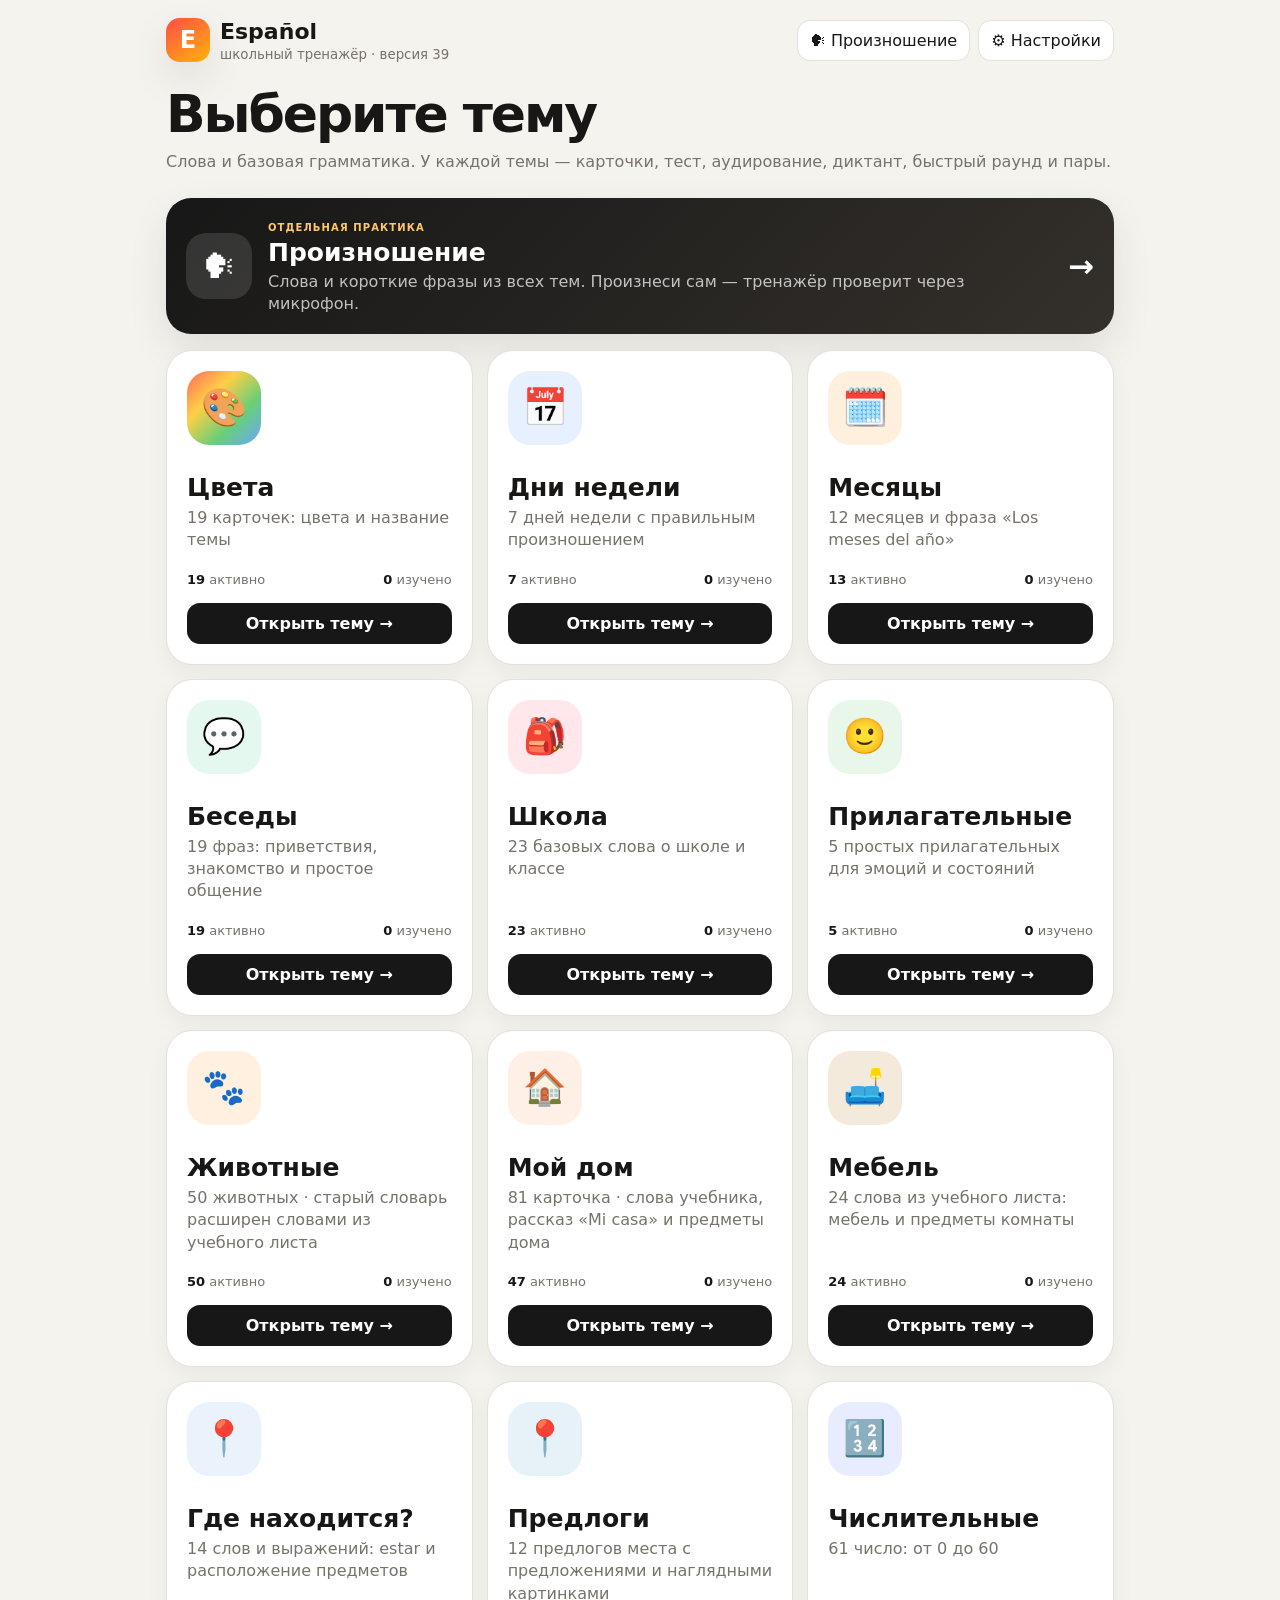
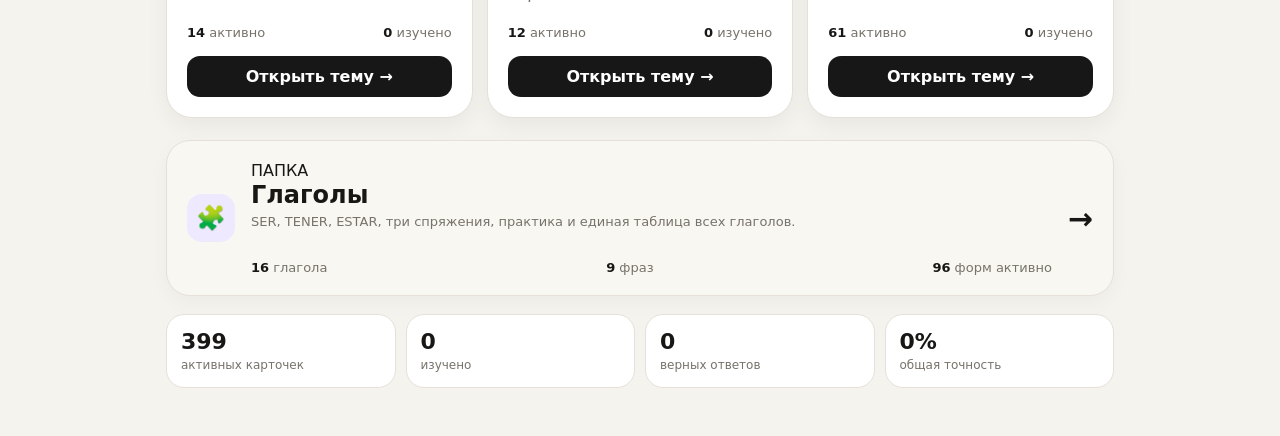
==== commit 302ffbce: "дом 39" ====
--- a/index.html
+++ b/index.html
@@ -1,12 +1,12 @@
-<!doctype html><html lang="ru"><head><meta charset="utf-8"><meta name="viewport" content="width=device-width,initial-scale=1,viewport-fit=cover"><title>Español — тренажёр</title><link rel="stylesheet" href="styles-v38.css"><link rel="manifest" href="manifest.webmanifest"><meta name="theme-color" content="#f5f3ee"><meta name="mobile-web-app-capable" content="yes"><meta name="apple-mobile-web-app-capable" content="yes"><meta name="apple-mobile-web-app-title" content="Espanol"><link rel="apple-touch-icon" href="icon-192.png"><link rel="icon" href="icon-192.png"><script>if("serviceWorker" in navigator&&(location.protocol==="https:"||location.hostname==="localhost"))addEventListener("load",function(){navigator.serviceWorker.register("sw.js").catch(function(){})});</script></head><body>
+<!doctype html><html lang="ru"><head><meta charset="utf-8"><meta name="viewport" content="width=device-width,initial-scale=1,viewport-fit=cover"><title>Español — тренажёр</title><link rel="stylesheet" href="styles-v39.css"><link rel="manifest" href="manifest.webmanifest"><meta name="theme-color" content="#f5f3ee"><meta name="mobile-web-app-capable" content="yes"><meta name="apple-mobile-web-app-capable" content="yes"><meta name="apple-mobile-web-app-title" content="Espanol"><link rel="apple-touch-icon" href="icon-192.png"><link rel="icon" href="icon-192.png"><script>if("serviceWorker" in navigator&&(location.protocol==="https:"||location.hostname==="localhost"))addEventListener("load",function(){navigator.serviceWorker.register("sw.js").catch(function(){})});</script></head><body>
 <div class="shell">
-  <header class="appbar"><div class="appbar-left"><div class="logo">E</div><div class="appbar-title"><h1>Español</h1><small>школьный тренажёр · версия 38</small></div></div><div class="appbar-actions"><a class="iconbtn" href="pronunciation.html">🗣 Произношение</a><a class="iconbtn" href="settings.html">⚙ Настройки</a></div></header>
+  <header class="appbar"><div class="appbar-left"><div class="logo">E</div><div class="appbar-title"><h1>Español</h1><small>школьный тренажёр · версия 39</small></div></div><div class="appbar-actions"><a class="iconbtn" href="pronunciation.html">🗣 Произношение</a><a class="iconbtn" href="settings.html">⚙ Настройки</a></div></header>
   <h1 class="page-title">Выберите тему</h1><p class="page-sub">Слова и базовая грамматика. У каждой темы — карточки, тест, аудирование, диктант, быстрый раунд и пары.</p>
   <a class="pronunciation-home" href="pronunciation.html"><div class="pronunciation-home-icon">🗣</div><div><span class="eyebrow">ОТДЕЛЬНАЯ ПРАКТИКА</span><h2>Произношение</h2><p>Слова и короткие фразы из всех тем. Произнеси сам — тренажёр проверит через микрофон.</p></div><div class="pronunciation-arrow">→</div></a>
   <section class="topic-grid" id="topics"></section>
   <section class="quick-stats" id="overall"></section>
 </div><div id="toast" class="toast"></div>
-<script src="data-v38.js"></script><script src="common-v38.js"></script><script>
+<script src="data-v39.js"></script><script src="common-v39.js"></script><script>
 const icons={colors:'colors-icon',weekdays:'days-icon',months:'months-icon',conversations:'conversations-icon',school:'school-icon',adjectives:'adjectives-icon',numerals:'numerals-icon',animals:'animals-icon',furniture:'furniture-icon',prepositions:'prepositions-icon',my_home:'home-icon',where_is:'where-icon'};
 const box=document.querySelector('#topics');
 function safeActive(t){return t&&STATE.settings.active[t.id]?activeWords(t):[]}
--- a/styles-v39.css
+++ b/styles-v39.css
@@ -0,0 +1,459 @@
+:root{
+  --bg:#f5f3ee; --panel:#fff; --text:#181716; --muted:#77726a; --line:#e6e0d8;
+  --accent:#ff5b38; --accent2:#ffad13; --ok:#168b55; --bad:#cf3e37;
+  --shadow:0 16px 38px rgba(47,38,25,.10);
+}
+*{box-sizing:border-box}
+html,body{margin:0;min-height:100%;background:var(--bg);color:var(--text);font-family:Inter,ui-sans-serif,system-ui,-apple-system,BlinkMacSystemFont,"Segoe UI",sans-serif}
+button,input,select{font:inherit}button{cursor:pointer}.hidden{display:none!important}
+.shell{max-width:980px;margin:0 auto;padding:18px 16px 48px}
+.appbar{display:flex;align-items:center;justify-content:space-between;gap:12px;margin-bottom:22px}
+.appbar-left{display:flex;align-items:center;gap:10px;min-width:0}.appbar-title{min-width:0}.appbar h1{font-size:22px;margin:0;white-space:nowrap;overflow:hidden;text-overflow:ellipsis}.appbar small{display:block;color:var(--muted);margin-top:3px}
+.logo{width:44px;height:44px;border-radius:14px;background:linear-gradient(145deg,#ff4d45,#ffb30d);display:grid;place-items:center;color:#fff;font-weight:900;font-size:24px;box-shadow:var(--shadow)}
+.iconbtn,.ghostbtn{border:1px solid var(--line);background:var(--panel);border-radius:13px;padding:10px 12px;color:var(--text);text-decoration:none;display:inline-flex;align-items:center;justify-content:center;gap:7px}.iconbtn:hover,.ghostbtn:hover{transform:translateY(-1px)}
+.back{font-weight:800}.page-title{margin:8px 0 6px;font-size:clamp(30px,7vw,52px);letter-spacing:-.04em}.page-sub{color:var(--muted);margin:0 0 24px;line-height:1.5}
+.topic-grid{display:grid;grid-template-columns:repeat(2,1fr);gap:14px}.topic-card{display:flex;flex-direction:column;min-height:260px;padding:20px;border-radius:26px;background:var(--panel);border:1px solid var(--line);box-shadow:0 8px 22px rgba(0,0,0,.05);text-decoration:none;color:inherit;transition:.18s}.topic-card:hover{transform:translateY(-4px);box-shadow:var(--shadow)}
+.topic-icon{width:74px;height:74px;border-radius:22px;display:grid;place-items:center;font-size:37px;margin-bottom:28px}.topic-card h2{font-size:25px;margin:0 0 5px}.topic-card p{color:var(--muted);margin:0;line-height:1.4}.topic-meta{margin-top:auto;padding-top:20px;font-size:13px;color:var(--muted);display:flex;justify-content:space-between}.topic-meta b{color:var(--text)}
+.colors-icon{background:linear-gradient(135deg,#ff6b5b,#ffcf45,#68cf78,#6aa8ff)}.days-icon{background:#e7f0ff}.months-icon{background:#fff0dd}.ser-icon{background:#eee9ff}.conversations-icon{background:#e4f8f0}.school-icon{background:#ffe7ec}.adjectives-icon{background:#e9f7eb}.numerals-icon{background:#e7ecff}.tener-icon{background:#e3f5ef}.animals-icon{background:#fff0df}
+.quick-stats{display:grid;grid-template-columns:repeat(4,1fr);gap:10px;margin-top:18px}.stat{background:var(--panel);border:1px solid var(--line);border-radius:18px;padding:14px}.stat b{font-size:22px;display:block}.stat span{font-size:12px;color:var(--muted)}
+
+.topic-switcher{display:flex;align-items:center;justify-content:space-between;gap:14px;background:var(--panel);border:1px solid var(--line);border-radius:20px;padding:12px 14px;margin:-5px 0 14px;box-shadow:0 5px 16px rgba(0,0,0,.04)}
+.topic-switcher-label{display:flex;flex-direction:column;gap:2px;flex:0 0 auto}.topic-switcher-label b{font-size:14px}.topic-switcher-label span{font-size:11px;color:var(--muted)}
+.topic-switch-buttons{display:flex;gap:7px;overflow:auto;scrollbar-width:none}.topic-switch-buttons::-webkit-scrollbar{display:none}
+.topic-switch{white-space:nowrap;text-decoration:none;color:var(--text);border:1px solid var(--line);background:#f8f6f2;border-radius:13px;padding:10px 12px;font-weight:800;transition:.15s}
+.topic-switch:hover{transform:translateY(-1px);background:#fff}.topic-switch.active{background:#171717;color:#fff;border-color:#171717;box-shadow:0 6px 14px rgba(0,0,0,.14)}
+.topic-cta{margin-top:16px;background:#171717;color:#fff;border-radius:13px;padding:11px 13px;font-weight:850;text-align:center}
+
+.modebar{display:flex;gap:8px;overflow:auto;padding:2px 0 12px;scrollbar-width:none}.modebar::-webkit-scrollbar{display:none}.mode-tab{flex:0 0 auto;border:1px solid var(--line);background:var(--panel);border-radius:14px;padding:10px 13px;font-weight:800}.mode-tab.active{background:#171717;color:#fff;border-color:#171717}
+.workspace{background:var(--panel);border:1px solid var(--line);border-radius:28px;box-shadow:var(--shadow);padding:18px;min-height:560px}.workspace-head{display:flex;justify-content:space-between;align-items:flex-start;gap:12px;margin-bottom:14px}.workspace-head h2{margin:0;font-size:23px}.subtle{color:var(--muted);font-size:13px}.progress{height:8px;background:#efebe5;border-radius:99px;overflow:hidden;margin-bottom:16px}.progress>div{height:100%;background:linear-gradient(90deg,var(--accent),var(--accent2));width:0;transition:.25s}
+.study-layout{display:grid;grid-template-columns:minmax(0,1fr) 270px;gap:16px}.flashcard{border:1px solid var(--line);border-radius:25px;overflow:hidden;min-height:410px;display:flex;flex-direction:column}.visual{flex:1;min-height:270px;display:grid;place-items:center;position:relative;background:#f4f0e9}.visual-emoji{font-size:90px;filter:drop-shadow(0 8px 12px rgba(0,0,0,.08))}.visual-big{font-size:clamp(58px,12vw,110px);font-weight:900;letter-spacing:-.07em;color:#27231e}.visual-word{font-size:clamp(34px,7vw,72px);letter-spacing:-.045em;text-align:center;padding:24px;overflow-wrap:anywhere}.badge{position:absolute;top:14px;left:14px;background:rgba(255,255,255,.86);padding:7px 10px;border-radius:11px;font-weight:800;font-size:12px}.card-copy{padding:20px;display:flex;justify-content:space-between;align-items:flex-end;gap:12px}.es{font-size:clamp(38px,8vw,65px);font-weight:950;letter-spacing:-.05em;line-height:.95}.ru{font-size:18px;color:var(--muted);margin-top:8px}.speak{width:62px;height:62px;border:0;border-radius:20px;background:#171717;color:#fff;font-size:26px}.controls{display:grid;grid-template-columns:1fr 1fr;gap:9px;margin-top:10px}.btn{border:0;border-radius:15px;padding:13px 14px;font-weight:850}.btn.primary{background:#171717;color:#fff}.btn.good{background:#e7f6ed;color:#0a7546}.btn.soft{background:#f1eee8;color:#302d29}.btn.warn{background:#fff0e8;color:#b94325}
+.side{border:1px solid var(--line);background:#fbfaf7;border-radius:22px;padding:15px}.side h3{margin:0 0 10px;font-size:16px}.side label{display:block;font-size:12px;color:var(--muted);margin:12px 0 6px}.side select,.side input[type=range]{width:100%}.side select{padding:10px;border:1px solid var(--line);border-radius:11px;background:white}.check{display:flex!important;align-items:center;gap:8px;color:var(--text)!important;font-size:13px!important}
+.quiz{max-width:700px;margin:0 auto}.prompt{text-align:center;margin:12px 0 22px}.prompt-visual{width:min(280px,78vw);height:210px;border-radius:25px;display:grid;place-items:center;margin:0 auto 15px;border:1px solid var(--line);background:#f3efe7;box-shadow:0 7px 20px rgba(0,0,0,.06)}.prompt-visual strong{font-size:clamp(44px,11vw,82px);letter-spacing:-.05em}.prompt-word{font-size:clamp(40px,9vw,72px);font-weight:950;letter-spacing:-.05em}.options{display:grid;grid-template-columns:1fr 1fr;gap:10px}.option{border:1px solid var(--line);border-radius:16px;background:#fff;padding:16px 14px;font-weight:800;text-align:left}.option.correct{background:#e7f6ed;border-color:#74c99c;color:#086b40}.option.wrong{background:#fdebea;border-color:#e89b96;color:#a52e28}.option:disabled{cursor:default}.feedback{min-height:31px;text-align:center;margin-top:13px;font-weight:800}.feedback.ok{color:var(--ok)}.feedback.bad{color:var(--bad)}
+.audio-wrap,.dict-wrap,.empty{text-align:center;max-width:640px;margin:30px auto}.audio-big{width:104px;height:104px;border:0;border-radius:32px;background:#171717;color:white;font-size:42px;box-shadow:var(--shadow)}.dict-input{width:100%;padding:16px;border-radius:16px;border:2px solid var(--line);font-size:24px;text-align:center;outline:none}.dict-input:focus{border-color:#ff9b83}.choice-grid{display:grid;grid-template-columns:repeat(2,1fr);gap:10px;margin-top:20px}.choice{border:1px solid var(--line);background:#fff;border-radius:16px;padding:18px;font-weight:800}.color-choice{aspect-ratio:1.25;border:4px solid white;border-radius:20px;box-shadow:0 5px 15px rgba(0,0,0,.12);outline:1px solid rgba(0,0,0,.08)}.choice.wrong{background:#fdebea;border-color:#e89b96;color:#a52e28;animation:wrongShake .28s ease}.choice.correct{background:#e7f6ed;border-color:#74c99c;color:#086b40}.color-choice.wrong{outline:4px solid #d83b35;animation:wrongShake .28s ease}.color-choice.correct{outline:4px solid #168a53}@keyframes wrongShake{0%,100%{transform:translateX(0)}25%{transform:translateX(-5px)}75%{transform:translateX(5px)}}
+.speed-head{text-align:center;margin-bottom:14px}.speed-head b{font-size:45px}.match-grid{display:grid;grid-template-columns:repeat(4,1fr);gap:9px}.match-card{min-height:92px;border:1px solid var(--line);border-radius:16px;background:#fff;padding:8px;font-weight:850;display:grid;place-items:center;text-align:center}.match-card.selected{outline:4px solid #ffb69f}.match-card.matched{pointer-events:none}
+.settings-card{background:var(--panel);border:1px solid var(--line);border-radius:24px;padding:18px;margin-bottom:14px;box-shadow:0 7px 20px rgba(0,0,0,.04)}.settings-card h2{margin:0 0 5px}.settings-card p{margin:0 0 15px;color:var(--muted)}.settings-actions{display:flex;gap:8px;flex-wrap:wrap;margin:10px 0 15px}.dict-list{display:grid;grid-template-columns:1fr 1fr;gap:8px}.word-row{display:grid;grid-template-columns:auto auto 1fr auto;align-items:center;gap:10px;border:1px solid var(--line);border-radius:14px;padding:10px;background:#fff}.word-row.off{opacity:.48}.dot{width:25px;height:25px;border-radius:8px;border:1px solid rgba(0,0,0,.08)}.word-main b{display:block}.word-main span{font-size:12px;color:var(--muted)}.switch{position:relative;width:42px;height:24px}.switch input{opacity:0;width:0;height:0}.slider{position:absolute;inset:0;background:#c9c5be;border-radius:99px;transition:.2s}.slider:before{content:"";position:absolute;width:18px;height:18px;left:3px;top:3px;background:#fff;border-radius:50%;transition:.2s}.switch input:checked+.slider{background:#171717}.switch input:checked+.slider:before{transform:translateX(18px)}
+.toast{position:fixed;left:50%;bottom:22px;transform:translate(-50%,18px);opacity:0;background:#171717;color:#fff;padding:11px 15px;border-radius:13px;transition:.2s;pointer-events:none;z-index:20}.toast.show{opacity:1;transform:translate(-50%,0)}
+@media(max-width:780px){.topic-switcher{display:block}.topic-switcher-label{margin-bottom:9px}.topic-switch-buttons{width:100%}.topic-switch{flex:1 0 auto;text-align:center}.topic-grid{grid-template-columns:1fr}.topic-card{min-height:190px}.topic-icon{margin-bottom:18px}.study-layout{grid-template-columns:1fr}.side{order:-1}.quick-stats{grid-template-columns:1fr 1fr}.dict-list{grid-template-columns:1fr}.match-grid{grid-template-columns:repeat(3,1fr)}}
+@media(max-width:520px){.shell{padding:12px 10px 36px}.appbar{margin-bottom:15px}.appbar small{display:none}.page-title{font-size:35px}.workspace{padding:13px;border-radius:22px;min-height:500px}.options,.choice-grid{grid-template-columns:1fr}.match-grid{grid-template-columns:repeat(3,1fr)}.mode-tab{padding:9px 11px}.visual{min-height:240px}.card-copy{padding:16px}.settings-card{padding:13px}}
+
+
+/* SER grammar topic */
+.grammar-visual{background:linear-gradient(145deg,#f3efff,#faf8ff)}
+.grammar-pair{display:flex;align-items:center;justify-content:center;gap:18px;flex-wrap:wrap;padding:32px;text-align:center}
+.grammar-pair span{font-size:clamp(30px,7vw,58px);font-weight:850;letter-spacing:-.04em}
+.grammar-pair i{font-size:32px;color:#9187a8;font-style:normal}
+.grammar-pair strong{font-size:clamp(46px,10vw,82px);font-weight:950;color:#684cc4;letter-spacing:-.05em}
+.ser-main{font-size:clamp(30px,6.3vw,54px);line-height:1.02}
+.ser-form{color:#684cc4}
+.examples{border-top:1px solid var(--line);background:#fbf9ff;padding:16px 20px 18px}
+.examples-title{font-size:11px;font-weight:900;text-transform:uppercase;letter-spacing:.08em;color:#8b829b;margin-bottom:8px}
+.example{display:grid;grid-template-columns:1fr 1fr;gap:10px;padding:8px 0;border-top:1px dashed #e4deef}
+.example:first-of-type{border-top:0}.example b{font-size:15px}.example span{font-size:14px;color:var(--muted)}
+.grammar-prompt{background:linear-gradient(145deg,#f3efff,#faf8ff);height:auto;min-height:190px;padding:22px;display:flex;flex-direction:column;justify-content:center}
+.grammar-pronoun{font-size:clamp(32px,8vw,58px);font-weight:950;letter-spacing:-.045em;line-height:1.02}
+.grammar-ru{font-size:16px;color:var(--muted);margin-top:10px}
+.grammar-option{text-align:center;font-size:clamp(24px,5vw,34px);color:#5f43bd}
+.ser-choice{display:flex;flex-direction:column;gap:5px;text-align:center}.ser-choice b{font-size:17px}.ser-choice span{font-size:25px;color:#684cc4;font-weight:950}
+.grammar-match{font-size:16px}.grammar-match:nth-child(n){overflow-wrap:anywhere}
+.ser-rule{margin-top:18px;padding:13px;border-radius:14px;background:#f0ecfb;display:flex;flex-direction:column;gap:5px}.ser-rule b{font-size:14px}.ser-rule span{font-size:12px;line-height:1.45;color:#625a70}
+.grammar-chip{min-width:74px;max-width:105px;padding:6px 7px;border-radius:9px;background:#f0ecfb;color:#5f43bd;font-size:10px;font-weight:850;text-align:center;line-height:1.15}
+.text-dot{display:grid;place-items:center;background:#f0ede7;font-size:9px;font-weight:900;overflow:hidden}
+@media(max-width:520px){.example{grid-template-columns:1fr;gap:3px}.grammar-pair{gap:10px;padding:22px 12px}.grammar-chip{min-width:58px;max-width:78px;font-size:9px}.word-row{gap:7px}}
+
+/* v7 interaction feedback */
+.example{grid-template-columns:1fr auto;align-items:center;gap:10px}
+.example-copy{display:grid;grid-template-columns:1fr 1fr;gap:10px;align-items:center}
+.example-speak{width:38px;height:38px;border:1px solid var(--line);border-radius:12px;background:#fff;display:grid;place-items:center;font-size:17px;box-shadow:0 3px 10px rgba(0,0,0,.04)}
+.example-speak:hover{transform:translateY(-1px)}
+.test-examples{margin-top:16px;border:1px solid #e4deef;border-radius:18px;overflow:hidden;text-align:left}
+.wrong-input{border-color:#d83b35!important;background:#fff2f1;animation:wrongShake .28s ease}
+.match-card.matched{opacity:1;pointer-events:none;outline:4px solid #168a53;border-color:#168a53;background:#edf9f2;color:#086b40;box-shadow:0 0 0 2px rgba(22,138,83,.08)}
+.match-card.pair-wrong{outline:4px solid #d83b35;border-color:#d83b35;background:#fff0ef;animation:wrongShake .28s ease}
+.match-color{display:block;width:100%;height:100%;min-height:72px;border-radius:11px;border:1px solid rgba(0,0,0,.08)}
+.color-match-card{padding:7px;background:#fff}
+.color-match-card.matched .match-color{box-shadow:inset 0 0 0 2px rgba(255,255,255,.8)}
+.match-actions{text-align:center;margin-top:14px}
+@media(max-width:520px){.example-copy{grid-template-columns:1fr;gap:3px}.example{grid-template-columns:1fr auto}.example-speak{width:42px;height:42px}}
+.test-next{text-align:center;margin-top:12px}
+
+
+/* v8: top/right navigation and pronunciation practice */
+.appbar-actions{display:flex;gap:8px;align-items:center;flex-wrap:wrap;justify-content:flex-end}
+.workspace-head-right{display:flex;align-items:flex-end;gap:10px;flex-direction:column;min-width:max-content}
+.workspace-actions{display:flex;gap:7px;align-items:center;justify-content:flex-end;flex-wrap:wrap}
+.head-nav{border:1px solid var(--line);border-radius:13px;padding:10px 13px;font-weight:850;background:#f5f2ec;color:var(--text)}
+.head-nav.primary{background:#171717;color:#fff;border-color:#171717}.head-nav.secondary{background:#f3f0ea}
+.pronunciation-home{margin:0 0 16px;display:grid;grid-template-columns:auto 1fr auto;gap:16px;align-items:center;text-decoration:none;color:inherit;background:linear-gradient(135deg,#171717,#34302b);color:#fff;border-radius:25px;padding:18px 20px;box-shadow:var(--shadow)}
+.pronunciation-home-icon{width:66px;height:66px;border-radius:20px;background:rgba(255,255,255,.12);display:grid;place-items:center;font-size:34px}.pronunciation-home h2{margin:3px 0 4px;font-size:25px}.pronunciation-home p{margin:0;color:rgba(255,255,255,.72);line-height:1.4}.pronunciation-home .eyebrow{font-size:10px;font-weight:900;letter-spacing:.11em;color:#ffc969}.pronunciation-arrow{font-size:31px;font-weight:900}
+.pronunciation-workspace{min-height:600px}.pronounce-card{max-width:760px;margin:28px auto 0;text-align:center;border:1px solid var(--line);border-radius:27px;padding:30px 26px;background:linear-gradient(180deg,#fff,#fbfaf7);box-shadow:0 7px 20px rgba(0,0,0,.045)}
+.pronounce-meta{display:flex;justify-content:center;gap:8px;align-items:center;margin-bottom:26px}.pronounce-meta span,.pronounce-meta b{font-size:11px;padding:7px 10px;border-radius:99px;background:#f1eee8}.pronounce-meta b{text-transform:uppercase;letter-spacing:.06em;color:#6f675e}
+.pronounce-target{font-size:clamp(36px,7.5vw,68px);line-height:1.08;font-weight:950;letter-spacing:-.045em;overflow-wrap:anywhere}.pronounce-translation{font-size:14px;color:var(--muted);margin-top:12px;min-height:20px}
+.pronounce-actions{display:grid;grid-template-columns:1fr 1fr;gap:12px;max-width:520px;margin:30px auto 0}.pronounce-listen,.pronounce-mic{border:0;border-radius:19px;padding:16px;font-weight:900;font-size:17px}.pronounce-listen{background:#f0ede7;color:#282522}.pronounce-mic{background:#171717;color:#fff}.pronounce-mic.recording{background:#c73d36;box-shadow:0 0 0 7px rgba(199,61,54,.13);animation:micPulse 1s ease-in-out infinite}.pronounce-mic.disabled{opacity:.4;cursor:not-allowed}
+.speech-status{margin:22px auto 0;font-size:14px;font-weight:800;min-height:22px}.speech-status.listening{color:#9c4e00}.speech-status.ok{color:var(--ok)}.speech-status.bad{color:var(--bad)}.recognized{font-size:12px;color:var(--muted);margin-top:6px;min-height:18px}
+@keyframes micPulse{50%{transform:scale(1.025)}}
+@media(max-width:620px){.appbar-actions{gap:5px}.appbar-actions .iconbtn{font-size:12px;padding:9px}.workspace-head{align-items:stretch}.workspace-head-right{align-items:flex-end}.workspace-actions{width:100%}.head-nav{min-height:44px}.pronunciation-home{grid-template-columns:auto 1fr;padding:15px}.pronunciation-arrow{display:none}.pronunciation-home-icon{width:56px;height:56px}.pronounce-card{margin-top:16px;padding:24px 14px}.pronounce-actions{grid-template-columns:1fr}.pronounce-listen,.pronounce-mic{min-height:54px}}
+
+/* v9: pronunciation practice filters */
+.pron-settings{margin:16px 0 22px;border:1px solid var(--line);border-radius:24px;background:#fbfaf7;padding:18px;box-shadow:0 8px 25px rgba(0,0,0,.045)}
+.pron-settings.hidden{display:none}.pron-settings-head{display:flex;justify-content:space-between;gap:16px;align-items:flex-start;margin-bottom:16px}.pron-settings-head h3{margin:0 0 4px;font-size:21px}.pron-settings-head p{margin:0;color:var(--muted);font-size:13px}.settings-close{border:0;background:#eeeae3;width:36px;height:36px;border-radius:12px;font-size:24px;line-height:1;color:#554f48}
+.pron-settings-grid{display:grid;grid-template-columns:1fr 1.05fr;gap:16px}.pron-setting-group{border:1px solid var(--line);border-radius:18px;background:white;padding:14px}.pron-group-title{display:flex;align-items:center;justify-content:space-between;gap:10px;margin-bottom:11px}.mini-actions{display:flex;gap:6px}.mini-actions button{border:1px solid var(--line);background:#f6f3ed;border-radius:10px;padding:7px 9px;font-size:11px;font-weight:800}
+.pron-topic-options{display:grid;grid-template-columns:1fr 1fr;gap:8px}.pron-topic-check{display:grid;grid-template-columns:auto auto 1fr;align-items:center;gap:8px;border:1px solid var(--line);border-radius:14px;padding:10px;cursor:pointer}.pron-topic-check:has(input:checked){border-color:#9d8af0;background:#f7f4ff}.pron-topic-check input{width:18px;height:18px}.pron-topic-icon{font-size:22px}.pron-topic-check b{display:block;font-size:13px}.pron-topic-check small{display:block;font-size:10px;color:var(--muted);margin-top:2px}
+.pron-content-options{display:grid;gap:8px}.pron-radio{display:grid;grid-template-columns:auto 1fr;gap:10px;align-items:flex-start;border:1px solid var(--line);border-radius:14px;padding:11px;cursor:pointer}.pron-radio:has(input:checked){border-color:#ff9d88;background:#fff6f2}.pron-radio input{width:18px;height:18px;margin-top:1px}.pron-radio b{display:block;font-size:13px}.pron-radio small{display:block;color:var(--muted);font-size:11px;line-height:1.35;margin-top:3px}
+.pron-settings-summary{display:flex;align-items:center;justify-content:space-between;gap:12px;margin-top:14px;padding-top:14px;border-top:1px solid var(--line)}.pron-settings-summary span{font-size:12px;color:var(--muted);font-weight:700}
+@media(max-width:760px){.pron-settings-grid{grid-template-columns:1fr}.pron-topic-options{grid-template-columns:1fr 1fr}.pron-settings-summary{align-items:stretch;flex-direction:column}.pron-settings-summary .head-nav{width:100%}}
+@media(max-width:430px){.pron-topic-options{grid-template-columns:1fr}.pron-settings{padding:13px}.pron-setting-group{padding:11px}.mini-actions button{padding:6px 7px}}
+
+
+/* v9.1: conversations + school */
+.pron-hint{display:block;margin-top:9px;font-size:15px;font-weight:750;letter-spacing:0;color:var(--muted);line-height:1.2}
+.conversation-main{font-size:clamp(27px,5.8vw,50px);line-height:1.04;overflow-wrap:anywhere}
+.topic-card .conversations-icon,.topic-card .school-icon,.topic-card .adjectives-icon,.topic-card .numerals-icon,.topic-card .animals-icon{font-size:35px}
+@media(max-width:520px){
+  .conversation-main{font-size:clamp(25px,8vw,40px)}
+}
+
+
+/* v9.2: voice controls in card footer + integrated pronunciation checking */
+.study-single{max-width:780px;margin:0 auto}
+.quiz-card-shell{max-width:820px;margin:0 auto}
+.voice-footer{border-top:1px solid var(--line);margin-top:18px;padding:15px 16px 14px;background:#faf8f4;border-radius:0 0 22px 22px}
+.flashcard>.voice-footer{margin-top:0;border-radius:0;background:#faf8f4}
+.voice-footer-title{display:flex;justify-content:space-between;align-items:baseline;gap:12px;margin-bottom:12px}.voice-footer-title b{font-size:13px}.voice-footer-title span{font-size:11px;color:var(--muted);text-align:right}
+.voice-settings-row{display:grid;grid-template-columns:minmax(180px,1.25fr) minmax(180px,1fr) auto;gap:12px;align-items:end}.voice-field{display:flex;flex-direction:column;gap:6px;font-size:11px;color:var(--muted);font-weight:750}.voice-field select{width:100%;min-width:0;padding:9px 10px;border:1px solid var(--line);border-radius:11px;background:#fff;color:var(--text)}.voice-field input[type=range]{width:100%}.voice-auto{display:flex;align-items:center;gap:7px;font-size:12px;color:var(--text);padding-bottom:8px;white-space:nowrap}
+.pron-check-row{display:flex;gap:8px;margin-top:13px}.pron-check-listen,.pron-check-mic{border:1px solid var(--line);border-radius:13px;padding:11px 13px;font-weight:850;background:#fff;color:var(--text)}.pron-check-mic{background:#171717;color:#fff;border-color:#171717}.pron-check-listen:disabled,.pron-check-mic:disabled{opacity:.38;cursor:not-allowed}.pron-check-mic.recording{background:#c73d36;border-color:#c73d36;box-shadow:0 0 0 6px rgba(199,61,54,.12);animation:micPulse 1s ease-in-out infinite}
+.pron-check-status{min-height:18px;margin-top:10px;font-size:12px;font-weight:750;color:var(--muted)}.pron-check-status.listening{color:#9c4e00}.pron-check-status.ok{color:var(--ok)}.pron-check-status.bad{color:var(--bad)}.pron-check-recognized{min-height:16px;margin-top:3px;font-size:11px;color:var(--muted)}
+.audio-wrap>.voice-footer,.dict-wrap>.voice-footer{margin-left:-0px;margin-right:-0px}
+@media(max-width:780px){.voice-settings-row{grid-template-columns:1fr 1fr}.voice-auto{grid-column:1/-1}.study-layout{display:block}.side{display:none}}
+@media(max-width:560px){.voice-footer{padding:13px 12px}.voice-footer-title{display:block}.voice-footer-title span{display:block;text-align:left;margin-top:4px}.voice-settings-row{grid-template-columns:1fr}.voice-auto{grid-column:auto;padding:2px 0}.pron-check-row{display:grid;grid-template-columns:1fr 1fr}.pron-check-listen,.pron-check-mic{min-height:46px;padding:10px 8px;font-size:12px}}
+
+
+/* School object illustrations */
+.school-svg{width:1.15em;height:1.15em;display:inline-block;vertical-align:-.14em;overflow:visible}
+.visual-big .school-svg,.prompt-visual .school-svg{width:min(150px,38vw);height:min(150px,38vw);vertical-align:middle}
+.text-dot .school-svg{width:26px;height:26px;vertical-align:middle}
+
+
+/* v17: folder "Глаголы" */
+.topic-grid{display:block}
+.topic-section-grid{display:grid;grid-template-columns:repeat(3,minmax(0,1fr));gap:14px}
+.topic-folder{margin-top:22px;padding:18px;border:1px solid var(--line);border-radius:24px;background:#f9f7f2}
+.topic-folder-head{display:flex;align-items:center;gap:12px;margin-bottom:14px}
+.topic-folder-head h2{margin:1px 0 3px;font-size:22px}
+.topic-folder-head p{margin:0;color:var(--muted);font-size:13px}
+.topic-folder-icon{width:48px;height:48px;border-radius:15px;background:#eee9ff;display:grid;place-items:center;font-size:24px;flex:0 0 auto}
+.verb-grid{display:grid;grid-template-columns:repeat(2,minmax(0,1fr));gap:14px}
+.topic-switch-group-label{align-self:center;padding:7px 8px;font-size:10px;font-weight:900;letter-spacing:.08em;text-transform:uppercase;color:var(--muted)}
+@media(max-width:850px){.topic-section-grid{grid-template-columns:repeat(2,minmax(0,1fr))}}
+@media(max-width:560px){.topic-section-grid,.verb-grid{grid-template-columns:1fr}.topic-folder{padding:14px;border-radius:20px}}
+
+
+/* v19: hierarchical verb folder */
+.estar-icon{background:#e7f2ff}.verb-practice-icon{background:#fff0e8}
+.topic-grid{display:block}
+.topic-section-grid{display:grid;grid-template-columns:repeat(3,minmax(0,1fr));gap:14px}
+.topic-folder-card{margin-top:22px;display:grid;grid-template-columns:auto 1fr auto;align-items:center;gap:16px;text-decoration:none;color:inherit;border:1px solid var(--line);border-radius:24px;background:#f9f7f2;padding:20px;box-shadow:0 7px 20px rgba(0,0,0,.035);transition:.18s}
+.topic-folder-card:hover{transform:translateY(-2px);box-shadow:var(--shadow)}
+.topic-folder-copy h2{margin:1px 0 5px;font-size:24px}.topic-folder-copy p{margin:0 0 11px;color:var(--muted);font-size:13px}.topic-folder-arrow{font-size:30px;font-weight:700}
+.verb-folder-grid{display:grid;grid-template-columns:repeat(3,minmax(0,1fr));gap:14px;margin-bottom:18px}
+.nested-folder{border:1px solid var(--line);border-radius:24px;background:#f9f7f2;overflow:hidden;margin-top:18px}
+.nested-folder>summary{list-style:none;cursor:pointer;display:grid;grid-template-columns:auto 1fr auto;align-items:center;gap:12px;padding:17px 18px}.nested-folder>summary::-webkit-details-marker{display:none}
+.nested-folder>summary b{display:block;font-size:19px}.nested-folder>summary small{display:block;color:var(--muted);margin-top:3px}.nested-folder-icon{width:44px;height:44px;border-radius:14px;background:#fff0e8;display:grid;place-items:center;font-size:23px}.nested-folder-arrow{font-size:22px;transition:.2s}.nested-folder[open] .nested-folder-arrow{transform:rotate(180deg)}.nested-folder-content{padding:0 18px 18px}.nested-folder-content .topic-card{max-width:520px}
+.folder-back-note{display:flex;align-items:center;gap:8px;color:var(--muted);font-size:12px;margin:-4px 0 14px}.folder-back-note a{color:inherit;font-weight:800}
+@media(max-width:850px){.topic-section-grid,.verb-folder-grid{grid-template-columns:repeat(2,minmax(0,1fr))}}
+@media(max-width:560px){.topic-section-grid,.verb-folder-grid{grid-template-columns:1fr}.topic-folder-card{grid-template-columns:auto 1fr;padding:15px}.topic-folder-arrow{display:none}.nested-folder>summary{padding:14px}.nested-folder-content{padding:0 14px 14px}}
+
+
+/* v21: all-six-forms study mode for verbs */
+.verb-overview{max-width:820px;margin:10px auto 0}
+.verb-overview-top{display:flex;align-items:center;justify-content:space-between;gap:18px;padding:18px;border:1px solid var(--line);border-radius:22px;background:#fbfaf7;margin-bottom:12px}
+.verb-overview-top h3{font-size:25px;margin:7px 0 5px}.verb-overview-top p{margin:0;color:var(--muted);line-height:1.45}
+.verb-overview-badge{display:inline-flex;border:1px solid var(--line);background:#fff;border-radius:999px;padding:6px 10px;font-size:12px;font-weight:900;letter-spacing:.04em}
+.verb-speak-all{flex:0 0 auto;border:0;border-radius:16px;background:#171717;color:#fff;padding:14px 17px;font-weight:900;display:inline-flex;align-items:center;gap:7px;min-height:50px}
+.verb-form-grid{display:grid;grid-template-columns:repeat(3,minmax(0,1fr));gap:10px}
+.verb-form-card{position:relative;min-width:0;border:1px solid var(--line);border-radius:20px;background:#fff;padding:16px;box-shadow:0 5px 15px rgba(0,0,0,.035)}
+.verb-form-num{position:absolute;right:11px;top:10px;color:#aaa39a;font-size:11px;font-weight:900}.verb-form-pronoun{display:block;color:var(--muted);font-size:12px;font-weight:800;line-height:1.25;padding-right:22px;min-height:30px}
+.verb-form-card strong{display:block;font-size:clamp(27px,4vw,38px);letter-spacing:-.04em;margin:8px 0 3px;overflow-wrap:anywhere}.verb-form-card small{color:var(--muted)}
+.verb-audio-order{margin-top:12px;border-radius:16px;background:#f3efe8;padding:12px 14px;font-size:13px;line-height:1.5;overflow-wrap:anywhere}
+@media(max-width:620px){
+  .verb-overview{margin-top:4px}.verb-overview-top{align-items:stretch;flex-direction:column;padding:14px;border-radius:18px;gap:12px}.verb-overview-top h3{font-size:21px}.verb-speak-all{width:100%;justify-content:center}
+  .verb-form-grid{grid-template-columns:repeat(2,minmax(0,1fr));gap:8px}.verb-form-card{padding:13px 11px;border-radius:16px}.verb-form-pronoun{font-size:10px;min-height:27px;padding-right:16px}.verb-form-card strong{font-size:26px}.verb-audio-order{font-size:12px}
+  .modebar{margin-left:-2px;margin-right:-2px;padding-bottom:10px}.mode-tab{min-height:42px}
+}
+@media(max-width:360px){.verb-form-card strong{font-size:23px}.verb-form-card{padding:12px 9px}.verb-form-pronoun{font-size:9px}}
+
+
+/* v22: first-conjugation subsection and highlighted endings */
+.verb-section{margin-bottom:18px}.verb-section-head{margin:0 0 11px}.verb-section-head h2{margin:3px 0 0;font-size:21px}
+.first-conj-folder .nested-folder-icon{background:#e9f2ff}.first-conj-note{margin:0 0 12px;padding:11px 13px;border-radius:14px;background:#fff;border:1px solid var(--line);font-size:13px;color:var(--muted)}
+.first-conj-note b{color:var(--text)}.first-conj-note span{color:var(--accent);font-weight:950}.first-conj-grid{margin-bottom:0}
+.verb-ending{color:var(--accent);font-weight:950}.ending-help{display:inline;font-weight:850;color:var(--accent)}
+.ser-main .verb-ending,.grammar-pair .verb-ending,.verb-form-card .verb-ending{color:var(--accent)}
+@media(max-width:620px){.first-conj-note{font-size:12px;line-height:1.55}.first-conj-grid{grid-template-columns:1fr}.verb-section-head h2{font-size:19px}}
+
+
+/* v23: new vocabulary topics */
+.furniture-icon{background:#f4eadc}.prepositions-icon{background:#e7f2f8}
+.topic-card .furniture-icon,.topic-card .prepositions-icon{font-size:35px}
+
+/* Preposition diagrams */
+.prep-visual{background:linear-gradient(180deg,#f8fbfd,#eef4f6);display:grid;place-items:center}
+.prep-svg{width:min(180px,85%);height:auto;display:block}
+.prompt-visual.prep-visual .prep-svg{width:min(260px,88%)}
+
+/* Numerals: sequential learning mode */
+.number-overview{max-width:960px;margin:10px auto 0}
+.number-overview-top{display:flex;align-items:center;justify-content:space-between;gap:18px;padding:18px;border:1px solid var(--line);border-radius:22px;background:#fbfaf7;margin-bottom:12px}
+.number-overview-top h3{font-size:25px;margin:7px 0 5px}.number-overview-top p{margin:0;color:var(--muted);line-height:1.45}
+.number-grid{display:grid;grid-template-columns:repeat(6,minmax(0,1fr));gap:8px}
+.number-cell{border:1px solid var(--line);border-radius:15px;background:#fff;padding:11px 8px;text-align:center;min-width:0}
+.number-cell b{display:block;font-size:21px}.number-cell span{display:block;margin-top:4px;color:var(--muted);font-weight:800;font-size:12px;overflow-wrap:anywhere}
+
+/* Verbs directory */
+.all-verbs-link{display:grid;grid-template-columns:auto 1fr auto;align-items:center;gap:12px;margin:14px 0 18px;padding:14px 16px;border:1px solid var(--line);border-radius:18px;background:#fff;text-decoration:none;color:inherit}
+.all-verbs-link>span{font-size:25px}.all-verbs-link b{display:block}.all-verbs-link small{display:block;color:var(--muted);margin-top:3px}.all-verbs-link>strong{font-size:24px}
+.second-conj-folder .nested-folder-icon{background:#eaf7ec}.third-conj-folder .nested-folder-icon{background:#fff0df}
+
+.all-verbs-table{display:grid;gap:11px;margin-top:16px}
+.all-verb-row{display:grid;grid-template-columns:minmax(180px,.85fr) minmax(0,2.3fr);gap:14px;border:1px solid var(--line);background:#fff;border-radius:20px;padding:14px}
+.all-verb-left{padding:5px 7px}.all-verb-left h2{font-size:25px;margin:7px 0 2px;text-transform:lowercase}.all-verb-left p{margin:0 0 10px;color:var(--muted);font-weight:750}.all-verb-left a{font-size:12px;font-weight:850;color:var(--text)}
+.all-verb-forms{display:grid;grid-template-columns:repeat(6,minmax(0,1fr));gap:7px}
+.all-verb-form{min-width:0;border-radius:13px;background:#f7f4ef;padding:10px 7px;text-align:center;display:flex;flex-direction:column;justify-content:center}
+.all-verb-form small{font-size:9px;color:var(--muted);line-height:1.15;min-height:22px}.all-verb-form b{font-size:clamp(15px,1.8vw,22px);overflow-wrap:anywhere}
+
+/* v23 mobile */
+@media(max-width:820px){
+  .number-grid{grid-template-columns:repeat(4,minmax(0,1fr))}
+  .all-verb-row{grid-template-columns:1fr}.all-verb-left{display:grid;grid-template-columns:auto 1fr auto;align-items:center;gap:8px}.all-verb-left .verb-overview-badge{grid-row:1/3}.all-verb-left h2{margin:0}.all-verb-left p{margin:0}.all-verb-left a{grid-column:1/-1}
+  .all-verb-forms{grid-template-columns:repeat(3,minmax(0,1fr))}
+}
+@media(max-width:560px){
+  .number-overview-top{align-items:stretch;flex-direction:column;padding:14px}.number-overview-top .verb-speak-all{width:100%;justify-content:center}
+  .number-grid{grid-template-columns:repeat(3,minmax(0,1fr));gap:6px}.number-cell{padding:9px 5px}.number-cell b{font-size:18px}.number-cell span{font-size:10px}
+  .all-verbs-link{grid-template-columns:auto 1fr;padding:12px}.all-verbs-link>strong{display:none}
+  .all-verb-row{padding:11px;border-radius:17px}.all-verb-left{grid-template-columns:auto 1fr}.all-verb-left .verb-overview-badge{grid-row:auto}.all-verb-left h2{font-size:22px}.all-verb-left p{grid-column:1/-1}.all-verb-forms{grid-template-columns:repeat(2,minmax(0,1fr));gap:6px}.all-verb-form{padding:9px 5px}.all-verb-form b{font-size:20px}
+  .prep-svg{width:min(165px,92%)}
+}
+
+
+/* v24: numerals — 0 separately, then strict rows of five */
+.number-zero-row{display:flex;justify-content:flex-start;margin:0 0 10px}
+.number-zero-row .number-cell{width:min(150px,100%)}
+.number-five-rows{display:grid;gap:8px}
+.number-five-row{display:grid;grid-template-columns:repeat(5,minmax(0,1fr));gap:8px}
+.number-cell{position:relative;transition:transform .16s ease,box-shadow .16s ease,border-color .16s ease,background .16s ease}
+.number-cell em{display:block;margin-top:5px;font-size:8px;line-height:1.1;font-style:normal;font-weight:900;text-transform:uppercase;letter-spacing:.04em;color:#a34b2d}
+.number-cell.decade-number{background:#fff0e5;border-color:#e5a17f;box-shadow:inset 0 0 0 1px rgba(205,100,55,.08)}
+.number-cell.decade-number b,.number-cell.decade-number span{color:#a84728}
+.number-cell.is-speaking{z-index:2;transform:translateY(-2px) scale(1.035);background:#fff8cf;border-color:#d9ad28;box-shadow:0 0 0 3px rgba(226,183,54,.2),0 8px 22px rgba(75,58,18,.14)}
+.number-cell.is-speaking b{color:#7b5a00}
+.verb-speak-all.speaking{opacity:.88}
+@media(max-width:560px){
+  .number-five-row{grid-template-columns:repeat(5,minmax(0,1fr));gap:4px}
+  .number-zero-row{margin-bottom:7px}
+  .number-zero-row .number-cell{width:20%}
+  .number-cell{padding:8px 3px;border-radius:12px}
+  .number-cell b{font-size:17px}
+  .number-cell span{font-size:9px;line-height:1.1;overflow-wrap:anywhere}
+  .number-cell em{font-size:6px;letter-spacing:0}
+}
+
+
+/* v25: interactive numeral playback */
+.number-cell{font:inherit;color:inherit;appearance:none;-webkit-appearance:none;width:100%;cursor:pointer}
+.number-cell:hover{border-color:#b9a98e;box-shadow:0 4px 12px rgba(54,45,30,.08)}
+.number-cell:focus-visible{outline:3px solid rgba(72,112,190,.28);outline-offset:2px}
+.number-cell.is-speaking{cursor:pointer}
+.verb-speak-all.speaking{cursor:pointer}
+
+/* v25: conjugation colors on the unified verbs page */
+.all-verb-row.conj-1{--conj-color:#e45b3e;--conj-soft:#fff0eb;border-left:5px solid var(--conj-color)}
+.all-verb-row.conj-2{--conj-color:#3279c8;--conj-soft:#edf5ff;border-left:5px solid var(--conj-color)}
+.all-verb-row.conj-3{--conj-color:#258767;--conj-soft:#eaf8f2;border-left:5px solid var(--conj-color)}
+.all-verb-row.conj-1 .verb-overview-badge,
+.all-verb-row.conj-2 .verb-overview-badge,
+.all-verb-row.conj-3 .verb-overview-badge{color:var(--conj-color);border-color:color-mix(in srgb,var(--conj-color) 36%,#ddd);background:var(--conj-soft)}
+.all-verb-row.conj-1 .infinitive-ending,
+.all-verb-row.conj-2 .infinitive-ending,
+.all-verb-row.conj-3 .infinitive-ending,
+.all-verb-row.conj-1 .verb-ending,
+.all-verb-row.conj-2 .verb-ending,
+.all-verb-row.conj-3 .verb-ending{color:var(--conj-color)}
+.all-verb-row.conj-1 .all-verb-form,
+.all-verb-row.conj-2 .all-verb-form,
+.all-verb-row.conj-3 .all-verb-form{background:color-mix(in srgb,var(--conj-soft) 48%,#f7f4ef)}
+
+/* Keep every conjugated form on a single line */
+.all-verb-form{overflow:hidden}
+.all-verb-form b{
+  display:block;
+  white-space:nowrap;
+  word-break:normal;
+  overflow-wrap:normal;
+  hyphens:none;
+  font-size:clamp(14px,1.45vw,20px);
+  letter-spacing:-.015em;
+}
+.all-verb-form .verb-ending{white-space:nowrap}
+.all-verb-left h2{white-space:nowrap;word-break:normal;overflow-wrap:normal}
+.infinitive-ending{white-space:nowrap}
+.verb-form-card strong{white-space:nowrap;word-break:normal;overflow-wrap:normal;font-size:clamp(20px,3.2vw,34px)}
+
+@media(max-width:1050px) and (min-width:821px){
+  .all-verb-row{grid-template-columns:minmax(160px,.72fr) minmax(0,2.6fr);gap:10px}
+  .all-verb-forms{gap:5px}
+  .all-verb-form{padding:9px 4px}
+  .all-verb-form b{font-size:14px}
+  .all-verb-form small{font-size:8px}
+}
+@media(max-width:560px){
+  .all-verb-form b{font-size:17px;letter-spacing:-.02em}
+}
+
+
+/* v26: quick conjugation navigation */
+html{scroll-behavior:smooth}
+.conj-quick-nav{display:grid;grid-template-columns:repeat(3,minmax(0,1fr));gap:9px;margin:14px 0 18px}
+.conj-jump{--conj-color:#777;--conj-soft:#f5f5f5;display:flex;align-items:center;justify-content:space-between;gap:10px;text-decoration:none;color:var(--text);border:1px solid color-mix(in srgb,var(--conj-color) 34%,#ddd);border-left:5px solid var(--conj-color);border-radius:15px;padding:11px 13px;background:var(--conj-soft);transition:.16s}
+.conj-jump:hover{transform:translateY(-1px);box-shadow:0 5px 15px rgba(0,0,0,.06)}
+.conj-jump b{font-size:13px}.conj-jump span{font-size:14px;font-weight:950;color:var(--conj-color)}
+.conj-jump.conj-1,.conj-section-marker.conj-1{--conj-color:#e45b3e;--conj-soft:#fff0eb}
+.conj-jump.conj-2,.conj-section-marker.conj-2{--conj-color:#3279c8;--conj-soft:#edf5ff}
+.conj-jump.conj-3,.conj-section-marker.conj-3{--conj-color:#258767;--conj-soft:#eaf8f2}
+.conj-section-marker{scroll-margin-top:16px;margin:19px 0 8px;border-left:5px solid var(--conj-color);border-radius:12px;background:var(--conj-soft);padding:9px 12px}
+.conj-section-marker span{font-size:13px;font-weight:950;color:var(--conj-color)}
+
+/* v26: individual verb pages use exactly the same conjugation palette */
+body.verb-conj-1{--verb-conj-color:#e45b3e;--verb-conj-soft:#fff0eb}
+body.verb-conj-2{--verb-conj-color:#3279c8;--verb-conj-soft:#edf5ff}
+body.verb-conj-3{--verb-conj-color:#258767;--verb-conj-soft:#eaf8f2}
+
+body.verb-conj-1 .verb-ending,
+body.verb-conj-2 .verb-ending,
+body.verb-conj-3 .verb-ending,
+body.verb-conj-1 .ending-help,
+body.verb-conj-2 .ending-help,
+body.verb-conj-3 .ending-help{color:var(--verb-conj-color)!important}
+
+body.verb-conj-1 .ser-form,
+body.verb-conj-2 .ser-form,
+body.verb-conj-3 .ser-form{color:var(--text)}
+
+body.verb-conj-1 .verb-overview-badge,
+body.verb-conj-2 .verb-overview-badge,
+body.verb-conj-3 .verb-overview-badge{color:var(--verb-conj-color);border-color:color-mix(in srgb,var(--verb-conj-color) 35%,#ddd);background:var(--verb-conj-soft)}
+
+body.verb-conj-1 .verb-form-card,
+body.verb-conj-2 .verb-form-card,
+body.verb-conj-3 .verb-form-card{border-color:color-mix(in srgb,var(--verb-conj-color) 18%,var(--line));background:color-mix(in srgb,var(--verb-conj-soft) 38%,#fff)}
+
+body.verb-conj-1 .grammar-option .verb-ending,
+body.verb-conj-2 .grammar-option .verb-ending,
+body.verb-conj-3 .grammar-option .verb-ending,
+body.verb-conj-1 .ser-choice .verb-ending,
+body.verb-conj-2 .ser-choice .verb-ending,
+body.verb-conj-3 .ser-choice .verb-ending,
+body.verb-conj-1 .grammar-match .verb-ending,
+body.verb-conj-2 .grammar-match .verb-ending,
+body.verb-conj-3 .grammar-match .verb-ending{color:var(--verb-conj-color)!important}
+
+@media(max-width:560px){
+  .conj-quick-nav{grid-template-columns:1fr;gap:6px}
+  .conj-jump{padding:9px 11px}
+}
+
+
+/* v27: global infinitive test */
+.verb-tools-grid{display:grid;grid-template-columns:1fr 1fr;gap:10px;margin:14px 0 18px}
+.verb-tools-grid .all-verbs-link{margin:0;height:100%}
+.verb-inf-test-link{background:#fffaf0}
+.verb-test-mini-link{display:flex;align-items:center;justify-content:space-between;gap:10px;margin:10px 0 14px;padding:10px 13px;border:1px solid var(--line);border-radius:14px;background:#fffaf0;color:var(--text);font-weight:850;text-decoration:none;font-size:13px}
+.verb-inf-test-shell{max-width:920px;margin:18px auto 0}
+.verb-inf-test-head{display:flex;justify-content:space-between;gap:18px;align-items:flex-start;margin-bottom:12px}
+.verb-inf-test-head h1{font-size:clamp(26px,5vw,40px);margin:7px 0 5px;letter-spacing:-.035em}
+.verb-inf-test-head p{margin:0;color:var(--muted);line-height:1.5;max-width:650px}
+.verb-inf-counter{flex:0 0 auto;min-width:72px;padding:9px 11px;border:1px solid var(--line);border-radius:14px;background:#fff;text-align:center;font-weight:950}
+.verb-inf-progress{margin:0 0 14px}.verb-inf-progress>div{height:100%;background:#171717;transition:width .2s}
+.verb-inf-question{border:1px solid var(--line);border-radius:25px;background:#fff;padding:22px;box-shadow:0 8px 25px rgba(0,0,0,.04)}
+.verb-inf-prompt{text-align:center;padding:12px 8px 22px}
+.verb-inf-russian{font-size:clamp(34px,8vw,64px);font-weight:950;line-height:1.02;letter-spacing:-.05em;margin:8px 0}
+.verb-inf-note{font-size:12px;color:var(--muted);font-weight:800}
+.verb-inf-options{display:grid;grid-template-columns:repeat(3,minmax(0,1fr));gap:9px}
+.verb-inf-option{--conj-color:#555;--conj-soft:#f7f4ef;min-height:72px;border:1px solid color-mix(in srgb,var(--conj-color) 24%,var(--line));border-radius:16px;background:var(--conj-soft);font:inherit;font-size:clamp(20px,3vw,28px);font-weight:950;letter-spacing:-.025em;color:var(--text);cursor:pointer;transition:.14s}
+.verb-inf-option.conj-1{--conj-color:#e45b3e;--conj-soft:#fff0eb}
+.verb-inf-option.conj-2{--conj-color:#3279c8;--conj-soft:#edf5ff}
+.verb-inf-option.conj-3{--conj-color:#258767;--conj-soft:#eaf8f2}
+.verb-inf-option .infinitive-ending{color:var(--conj-color)}
+.verb-inf-option:hover:not(:disabled){transform:translateY(-1px);border-color:var(--conj-color);box-shadow:0 5px 15px rgba(0,0,0,.055)}
+.verb-inf-option.wrong{background:#fff0ee!important;border-color:#d85b50!important;animation:verbInfShake .18s linear 2}
+.verb-inf-option.correct{background:#edf8ef!important;border-color:#62a972!important;box-shadow:0 0 0 3px rgba(73,147,88,.12)}
+.verb-inf-option:disabled{cursor:default}
+.verb-inf-feedback{min-height:28px;margin-top:12px;text-align:center;font-weight:850}
+@keyframes verbInfShake{0%,100%{transform:translateX(0)}50%{transform:translateX(5px)}}
+@media(max-width:720px){
+  .verb-tools-grid{grid-template-columns:1fr}
+  .verb-inf-test-head{align-items:stretch;flex-direction:column}.verb-inf-counter{align-self:flex-end}
+  .verb-inf-options{grid-template-columns:repeat(2,minmax(0,1fr))}
+}
+@media(max-width:440px){
+  .verb-inf-question{padding:14px;border-radius:20px}
+  .verb-inf-options{grid-template-columns:1fr 1fr;gap:6px}
+  .verb-inf-option{min-height:61px;font-size:18px;padding:8px 5px}
+}
+
+
+/* v28: Mi casa */
+.home-icon{background:#fff0e7}
+.topic-card .home-icon{font-size:35px}
+
+
+/* v31: Mi casa continuous learning */
+.home-overview{max-width:1000px;margin:10px auto 0}
+.home-overview-grid{display:grid;grid-template-columns:repeat(3,minmax(0,1fr));gap:9px}
+.home-overview-card{position:relative;min-width:0;min-height:112px;border:1px solid var(--line);border-radius:18px;background:#fff;padding:16px 34px 14px 14px;text-align:left;font:inherit;color:inherit;cursor:pointer;transition:.15s}
+.home-overview-card:hover{transform:translateY(-1px);border-color:#d4a087;box-shadow:0 5px 16px rgba(0,0,0,.05)}
+.home-overview-card strong{display:block;font-size:20px;line-height:1.15;overflow-wrap:anywhere}
+.home-overview-card small{display:block;margin-top:7px;color:var(--muted);font-size:12px;line-height:1.35}
+.home-overview-card i{position:absolute;right:12px;bottom:12px;font-style:normal}
+.home-overview-num{position:absolute;right:11px;top:9px;color:#aaa39a;font-size:10px;font-weight:900}
+.home-overview-card.is-phrase{grid-column:1/-1;min-height:auto;background:#fff6f3}
+.home-overview-card.is-phrase strong{font-size:17px;line-height:1.45;padding-right:12px}
+@media(max-width:760px){
+  .home-overview-grid{grid-template-columns:repeat(2,minmax(0,1fr))}
+}
+@media(max-width:520px){
+  .home-overview-top{align-items:stretch;flex-direction:column}
+  .home-overview-top .verb-speak-all{width:100%;justify-content:center}
+  .home-overview-grid{grid-template-columns:1fr 1fr;gap:6px}
+  .home-overview-card{min-height:98px;padding:13px 28px 11px 11px;border-radius:15px}
+  .home-overview-card strong{font-size:16px}
+  .home-overview-card small{font-size:10px}
+  .home-overview-card.is-phrase{grid-column:1/-1}
+}
+
+
+/* v33: ¿Dónde está? */
+.where-icon{background:#eaf3fb}
+.topic-card .where-icon{font-size:35px}
+.where-overview-grid .home-overview-card{background:#fafdff}
+.where-alt{font-size:.8em;color:#5a88b7;font-weight:850}
+@media(max-width:520px){
+  .where-overview-grid{grid-template-columns:1fr 1fr}
+}
+
+
+/* v34: Russian -> Spanish playback in ¿Dónde está? overview */
+.where-overview-card.is-speaking{
+  background:#eef7ff;
+  border-color:#5a88b7;
+  box-shadow:0 0 0 3px rgba(90,136,183,.16),0 7px 20px rgba(0,0,0,.06);
+  transform:translateY(-1px);
+}
+
+
+/* v35: Russian voice chooser for ¿Dónde está? */
+.where-russian-voice{display:flex;align-items:center;gap:8px;margin-top:12px;font-size:12px;font-weight:850;color:var(--muted)}
+.where-russian-voice select{min-width:220px;max-width:420px;border:1px solid var(--line);border-radius:11px;background:#fff;padding:8px 10px;font:inherit;color:var(--text)}
+@media(max-width:560px){
+  .where-russian-voice{align-items:stretch;flex-direction:column;gap:5px}
+  .where-russian-voice select{width:100%;min-width:0;max-width:none}
+}
